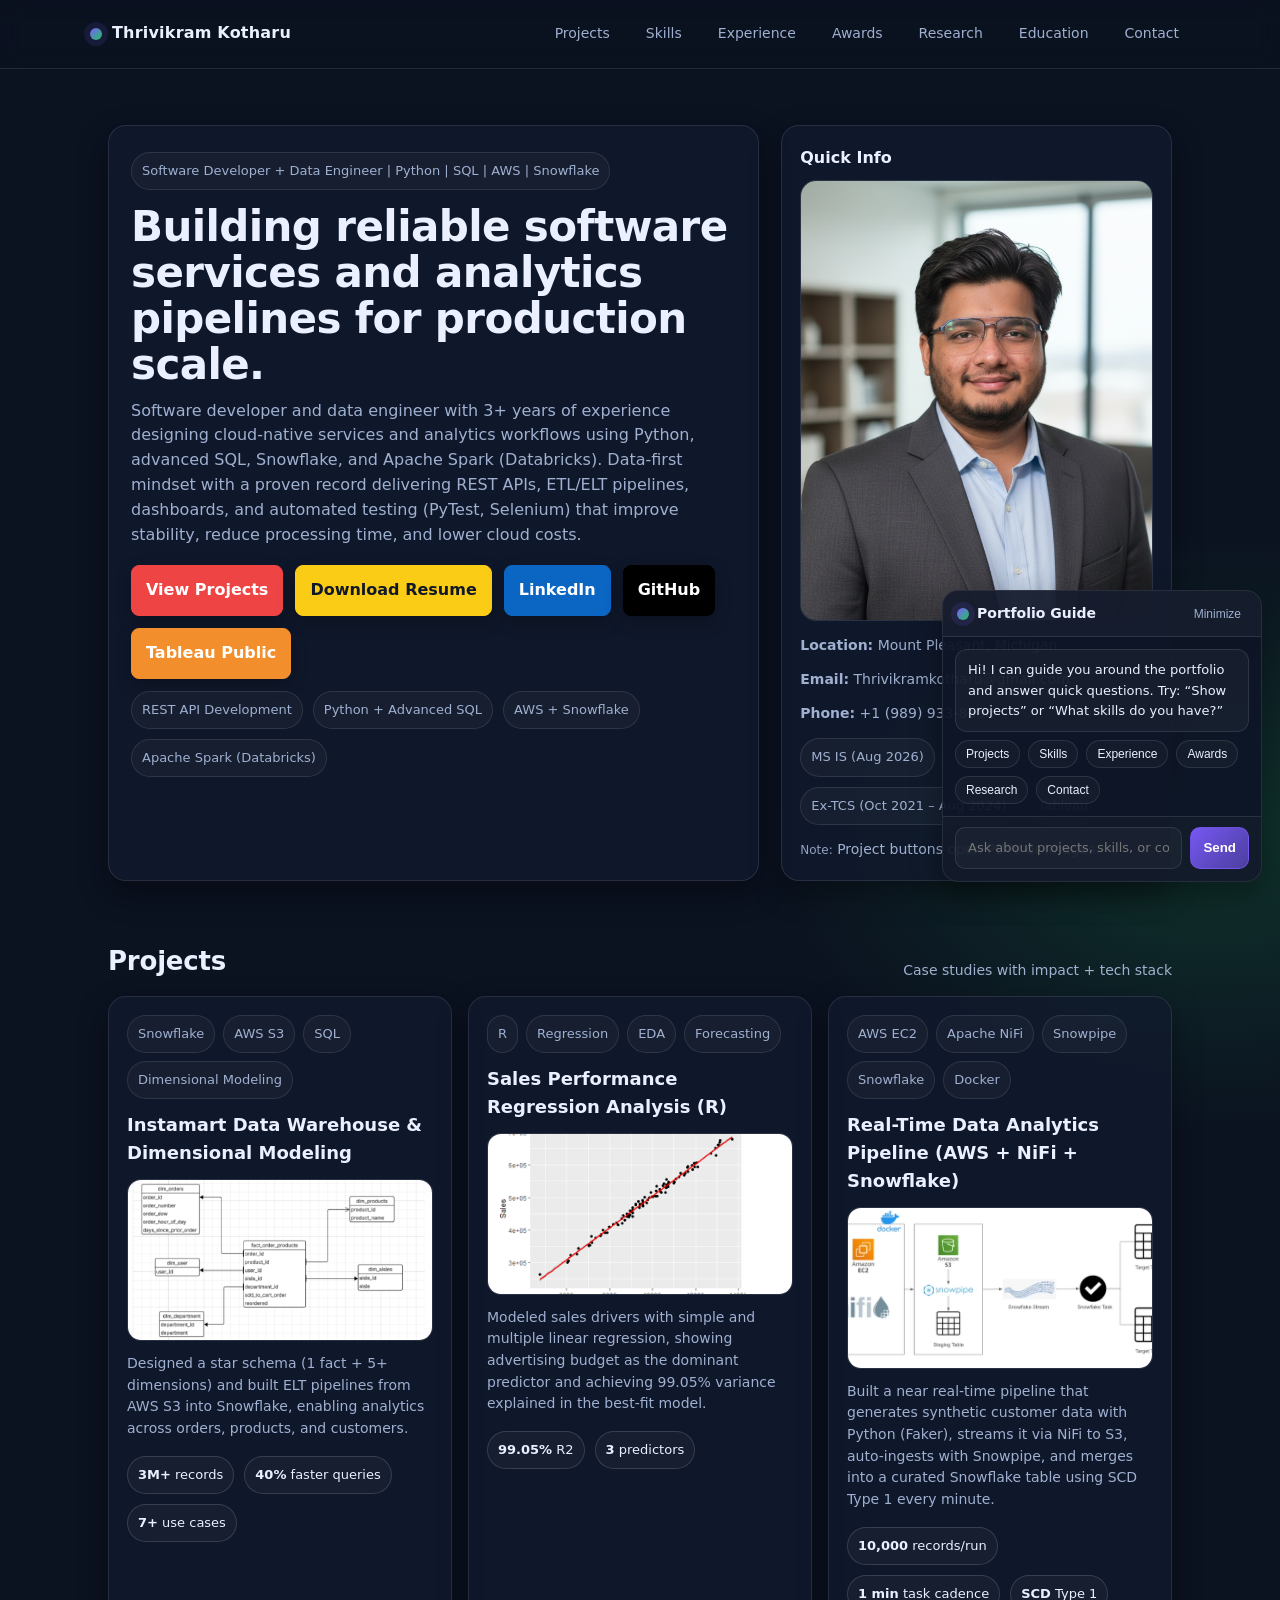
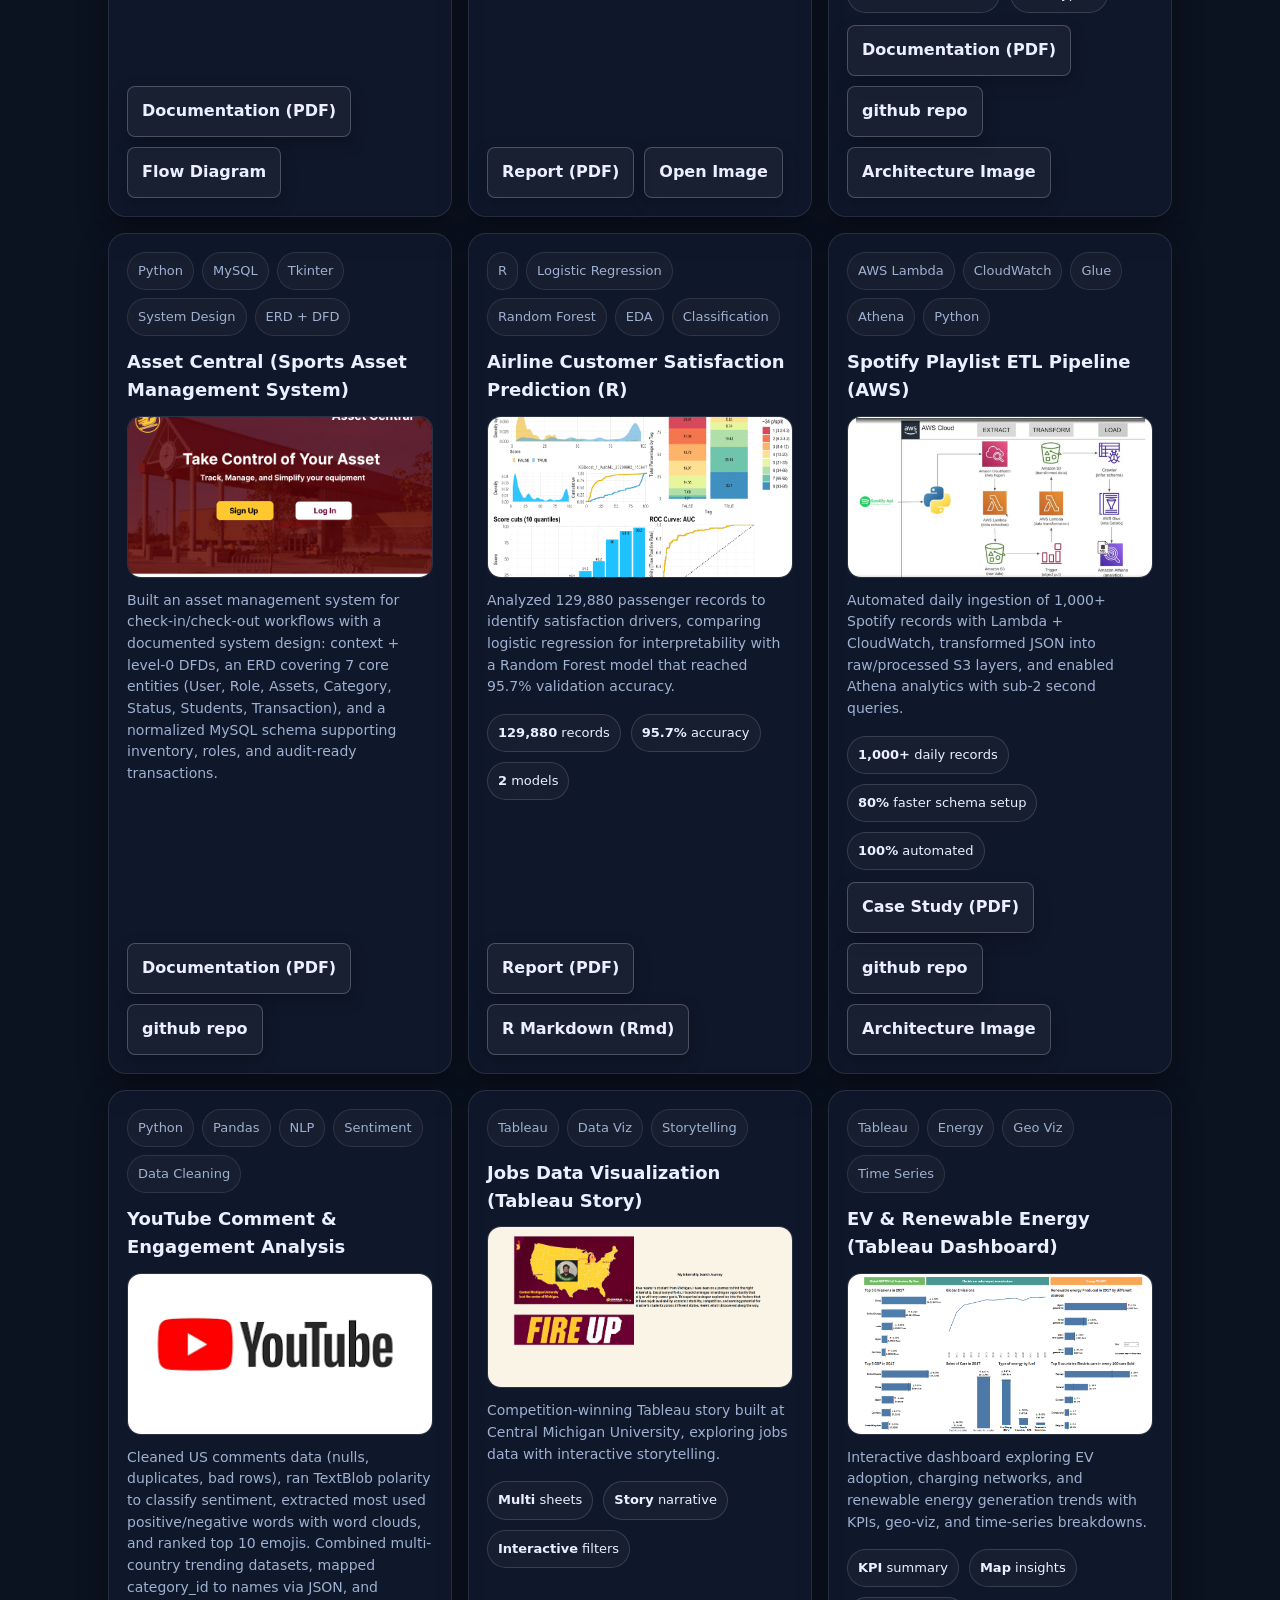
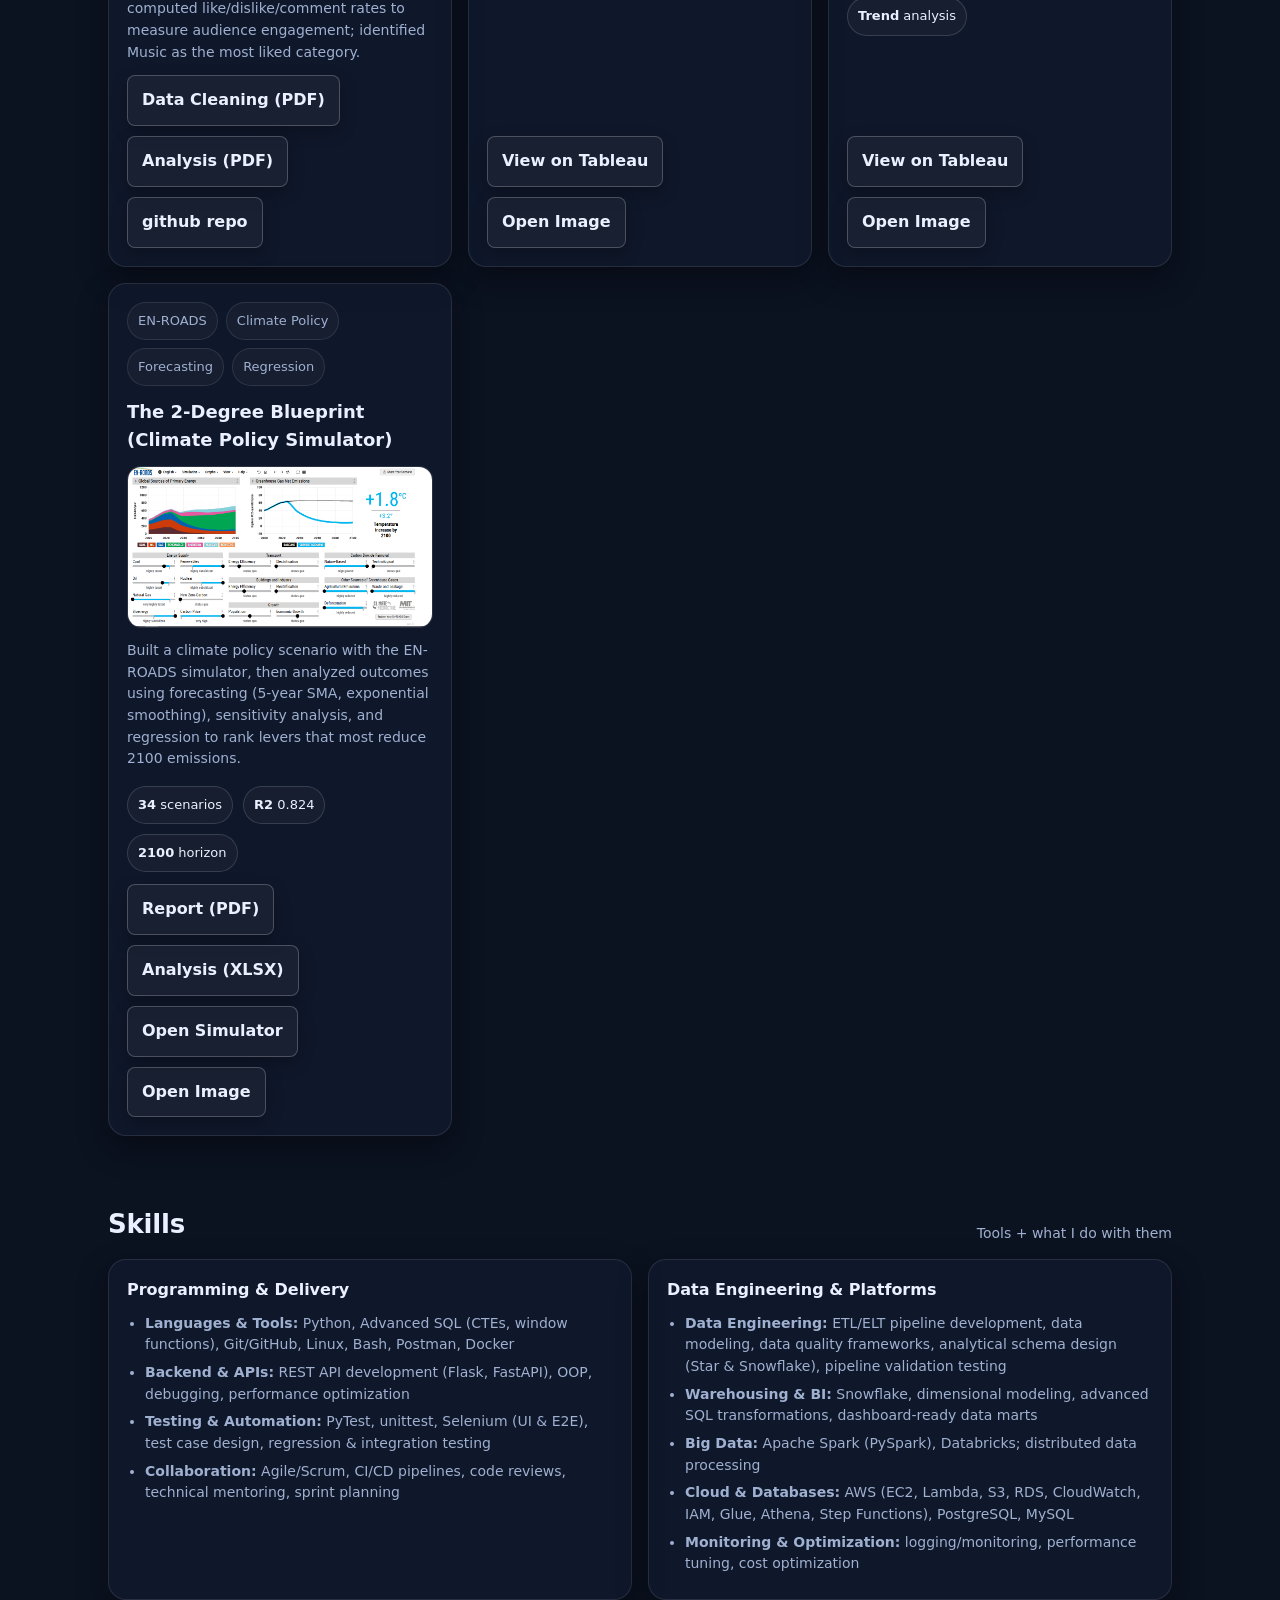
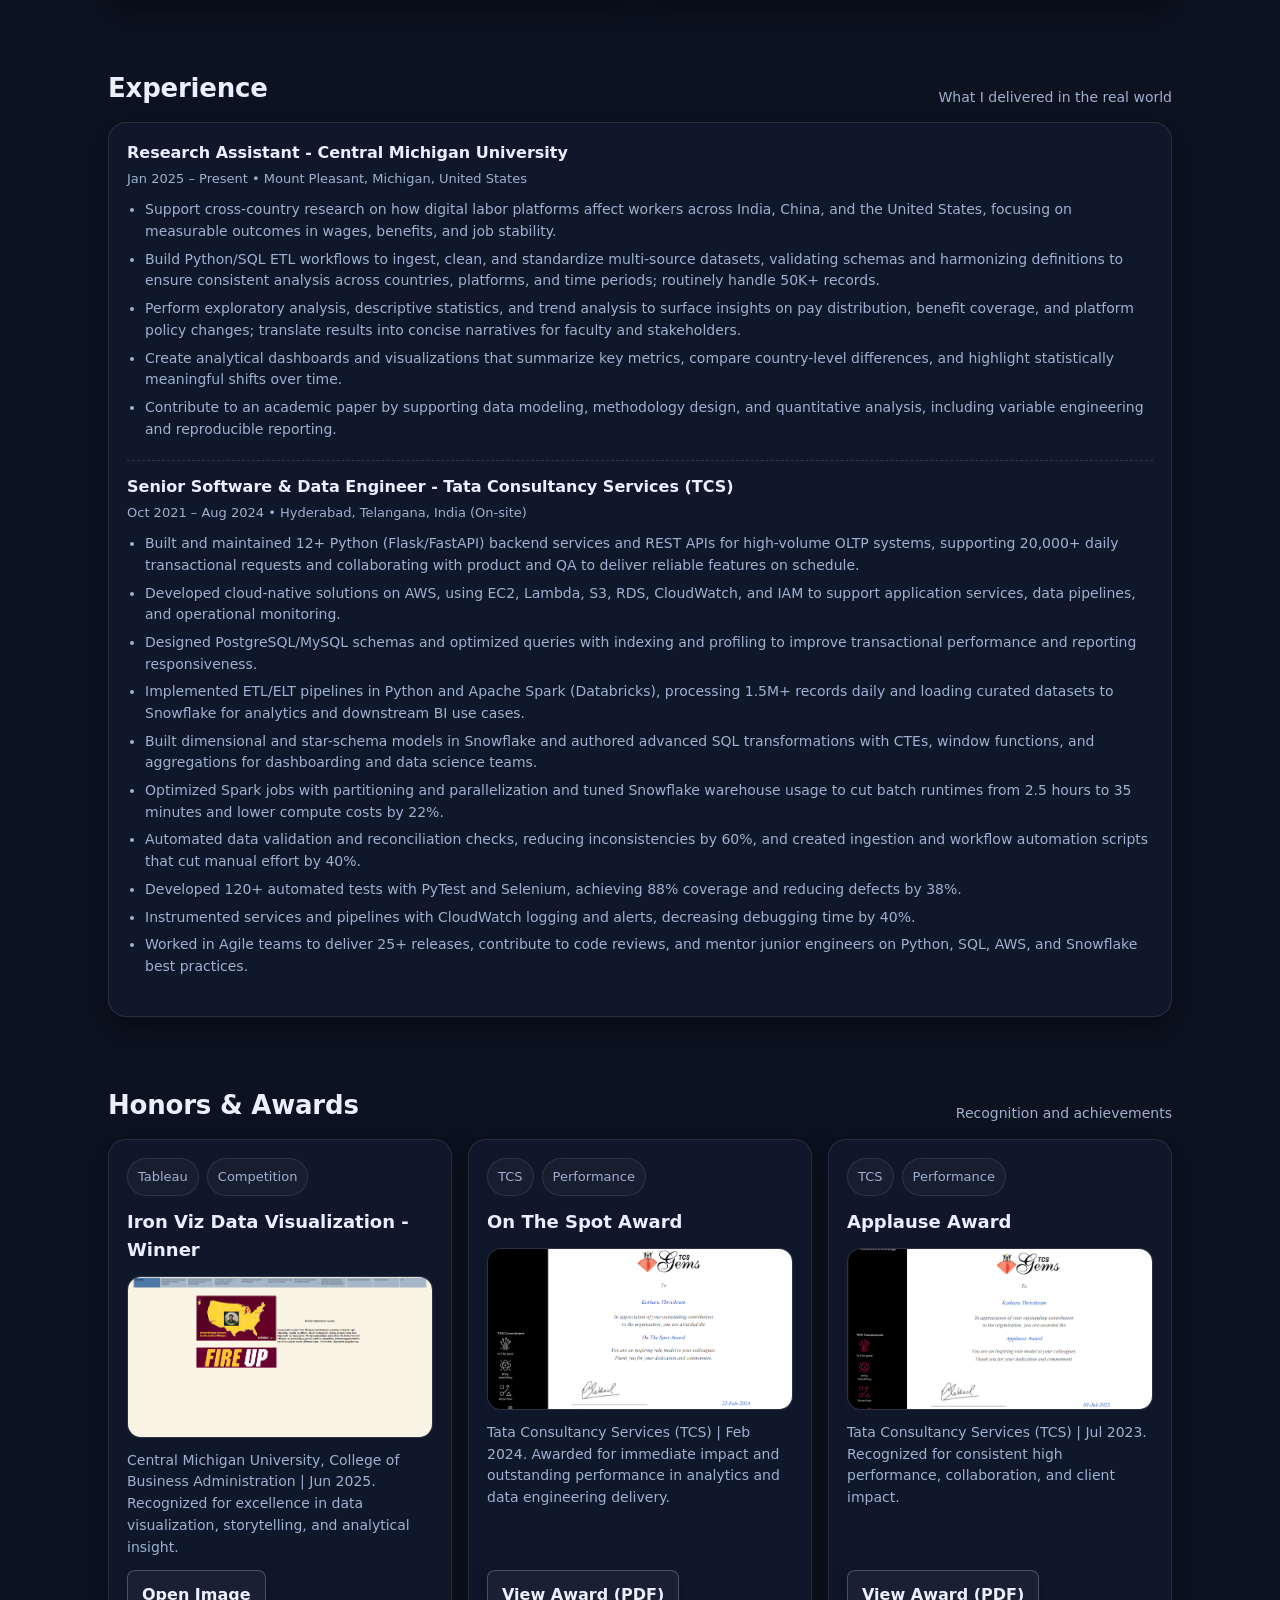
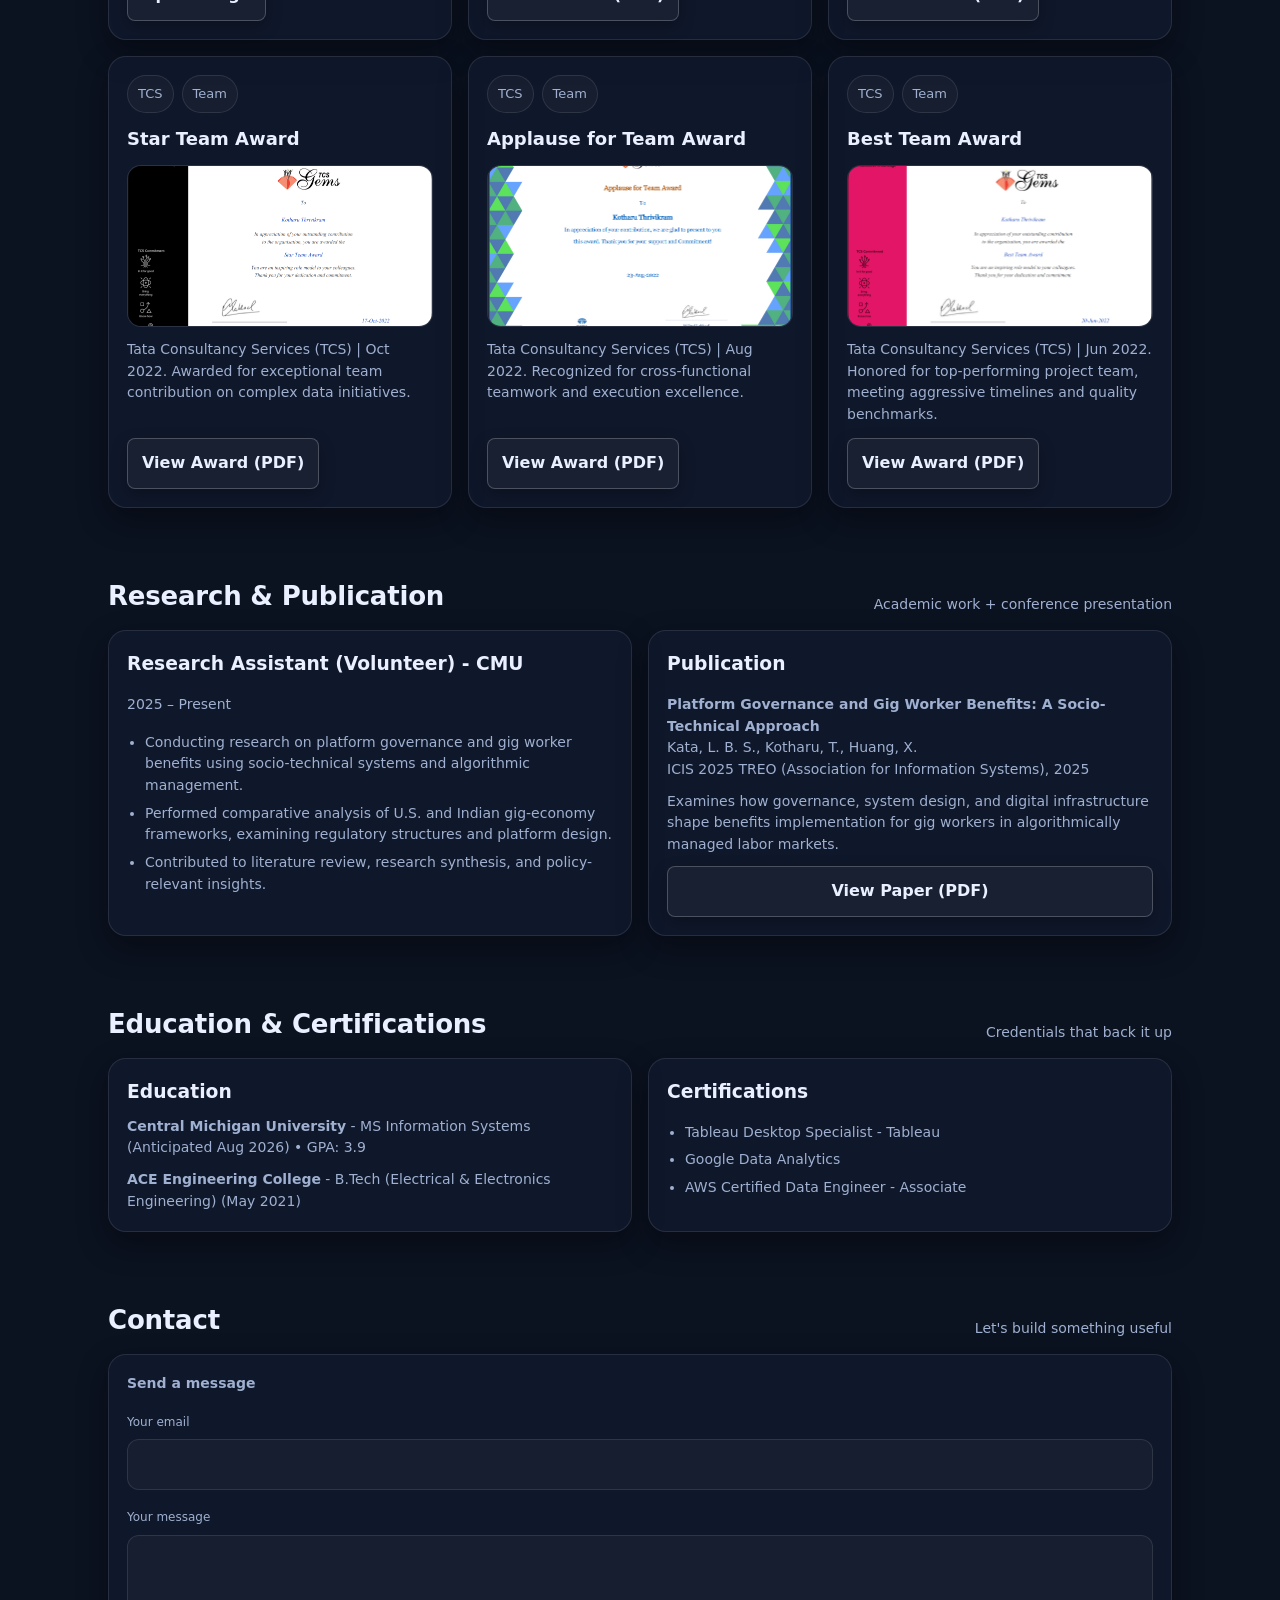
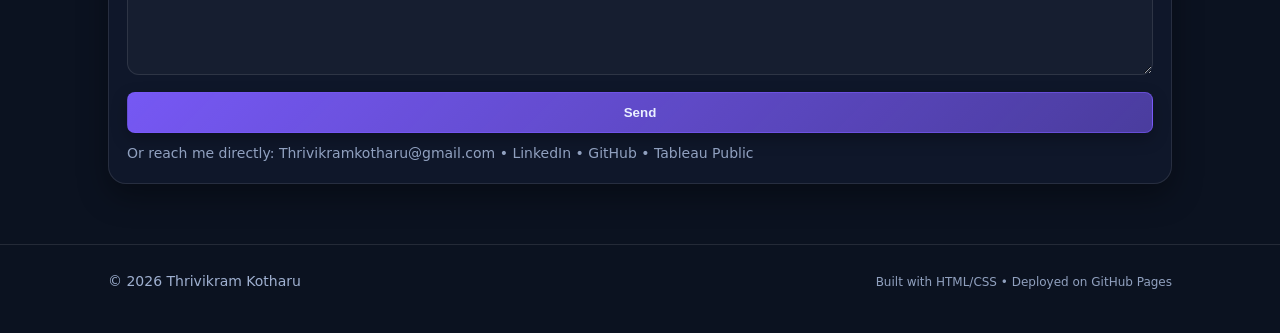
==== portfolio.html @ b64fe407 "Add OpenAI-powered portfolio assistant via Cloudflare Worker" ====
<!DOCTYPE html>
<html lang="en">
<head>
  <meta charset="UTF-8" />
  <meta name="viewport" content="width=device-width, initial-scale=1.0" />
  <title>Thrivikram Kotharu | Analytics &amp; Data Engineer Portfolio</title>
  <meta name="description" content="Thrivikram Kotharu analytics and data engineering portfolio (Python, SQL, AWS, Snowflake, Spark, Airflow, Kafka). Projects, experience, research, and contact." />

  <style>
    :root{
      --bg:#0b1220;
      --card:#111a2e;
      --muted:#9fb0d0;
      --text:#eaf0ff;
      --accent:#7c5cff;
      --accent2:#22c55e;
      --border:rgba(255,255,255,.10);
      --shadow: 0 12px 30px rgba(0,0,0,.35);
      --radius:18px;
      --max:1100px;
    }

    *{box-sizing:border-box}
    html{scroll-behavior:smooth}
    body{
      margin:0;
      font-family: ui-sans-serif, system-ui, -apple-system, Segoe UI, Roboto, Helvetica, Arial, "Apple Color Emoji","Segoe UI Emoji";
      background: radial-gradient(1200px 700px at 20% -10%, rgba(124,92,255,.28), transparent 55%),
                  radial-gradient(900px 600px at 95% 10%, rgba(34,197,94,.18), transparent 50%),
                  var(--bg);
      color:var(--text);
      line-height:1.55;
    }
    a{color:inherit; text-decoration:none}
    .wrap{max-width:var(--max); margin:0 auto; padding:0 18px;}
    .nav{
      position:sticky; top:0; z-index:50;
      backdrop-filter: blur(10px);
      background: rgba(11,18,32,.65);
      border-bottom: 1px solid var(--border);
    }
    .nav-inner{
      display:flex; align-items:center; justify-content:space-between;
      padding:14px 0;
      gap:16px;
    }
    .brand{
      display:flex; align-items:center; gap:10px; font-weight:800;
      letter-spacing:.2px;
    }
    .dot{
      width:12px; height:12px; border-radius:999px;
      background: linear-gradient(135deg, var(--accent), var(--accent2));
      box-shadow: 0 0 0 6px rgba(124,92,255,.12);
    }
    .links{
      display:flex; align-items:center; gap:14px; flex-wrap:wrap;
      font-size:14px; color:var(--muted);
    }
    .links a{
      padding:8px 10px;
      border-radius:12px;
      border:1px solid transparent;
    }
    .links a:hover{border-color:var(--border); color:var(--text)}
    .btn{
      display:inline-flex; align-items:center; justify-content:center; gap:10px;
      padding:12px 14px;
      border-radius:8px;
      border:1px solid rgba(255,255,255,.22);
      background: rgba(255,255,255,.04);
      color:var(--text);
      box-shadow: 0 6px 16px rgba(0,0,0,.25);
      transition:transform .15s ease, background .15s ease, border-color .15s ease;
      font-weight:650;
    }
    .btn:hover{transform: translateY(-1px); background: rgba(255,255,255,.06); border-color: rgba(255,255,255,.18);}
    .btn.primary{
      background: linear-gradient(135deg, rgba(124,92,255,.95), rgba(124,92,255,.55));
      border-color: rgba(124,92,255,.55);
    }
    .btn.primary:hover{background: linear-gradient(135deg, rgba(124,92,255,1), rgba(124,92,255,.62));}
    .btn.red{
      background: #ef4444;
      border-color: #ef4444;
      color:#fff;
    }
    .btn.red:hover{
      background: #dc2626;
      border-color: #dc2626;
    }
    .btn.yellow{
      background: #facc15;
      border-color: #facc15;
      color:#111827;
    }
    .btn.yellow:hover{
      background: #eab308;
      border-color: #eab308;
    }
    .btn.black{
      background: #000000;
      border-color: #000000;
      color:#fff;
    }
    .btn.black:hover{
      background: #0a0a0a;
      border-color: #0a0a0a;
    }
    .btn.tableau{
      background: #f28e2b;
      border-color: #f28e2b;
      color:#fff;
    }
    .btn.tableau:hover{
      background: #de7f24;
      border-color: #de7f24;
    }
    .btn.green{
      background: linear-gradient(135deg, rgba(34,197,94,.90), rgba(34,197,94,.35));
      border-color: rgba(34,197,94,.5);
    }
    .btn.linkedin{
      background: #0a66c2;
      border-color: #0a66c2;
      color:#fff;
    }
    .btn.linkedin:hover{
      background: #095aa8;
      border-color: #095aa8;
    }

    header.hero{padding:56px 0 26px;}
    .hero-grid{
      display:grid;
      grid-template-columns: 1.25fr .75fr;
      gap:22px;
      align-items:stretch;
    }
    .card{
      background: rgba(17,26,46,.72);
      border:1px solid var(--border);
      border-radius: var(--radius);
      box-shadow: var(--shadow);
    }
    .hero-card{padding:26px 22px;}
    .tag{
      display:inline-flex; align-items:center; gap:8px;
      font-size:13px;
      color:var(--muted);
      padding:8px 10px;
      border:1px solid var(--border);
      border-radius:999px;
      background: rgba(255,255,255,.03);
      width:fit-content;
    }
    .h1{
      margin:14px 0 10px;
      font-size:42px;
      line-height:1.1;
      letter-spacing:-.6px;
    }
    .sub{
      margin:0;
      color:var(--muted);
      font-size:16px;
      max-width:62ch;
    }
    .cta{
      display:flex; gap:12px; flex-wrap:wrap;
      margin-top:18px;
    }
    .mini{padding:20px 18px;}
    .mini h3{margin:0 0 6px; font-size:16px;}
    .mini p{margin:0; color:var(--muted); font-size:14px;}
    .avatar{
      width:100%;
      aspect-ratio: 4 / 5;
      border-radius: 16px;
      border:1px solid var(--border);
      overflow:hidden;
      background: rgba(255,255,255,.02);
      margin: 10px 0 14px;
    }
    .avatar img{width:100%; height:100%; object-fit: cover; display:block;}
    .kv{display:grid; grid-template-columns: 1fr; gap:12px; margin-top:14px;}
    .pillrow{display:flex; flex-wrap:wrap; gap:10px; margin-top:12px;}
    .pill{
      font-size:13px;
      padding:8px 10px;
      border-radius:999px;
      border:1px solid var(--border);
      color:var(--muted);
      background: rgba(255,255,255,.03);
    }

    section{padding:34px 0;}
    .section-title{
      display:flex; align-items:end; justify-content:space-between; gap:16px;
      margin-bottom:14px;
    }
    .section-title h2{margin:0; font-size:26px; letter-spacing:-.2px;}
    .section-title span{color:var(--muted); font-size:14px}

    .grid-3{display:grid; grid-template-columns: repeat(3, 1fr); gap:16px;}
    .grid-2{display:grid; grid-template-columns: repeat(2, 1fr); gap:16px;}

    .proj{
      padding:18px;
      display:flex;
      flex-direction:column;
      gap:12px;
      min-height: 260px;
    }
    .proj h3{margin:0; font-size:18px;}
    .proj .meta{color:var(--muted); font-size:13px; display:flex; flex-wrap:wrap; gap:8px;}
    .proj p{margin:0; color:var(--muted); font-size:14px;}
    .proj figure{
      margin:0;
      border-radius: 14px;
      overflow:hidden;
      border: 1px solid var(--border);
      background: rgba(255,255,255,.02);
    }
    .proj figure img{width:100%; height:160px; object-fit: cover; display:block;}
    .proj .actions{margin-top:auto; display:flex; gap:10px; flex-wrap:wrap;}
    .kpi{display:flex; gap:10px; flex-wrap:wrap; margin-top:4px;}
    .kpi .pill{color:var(--text); border-color: rgba(255,255,255,.14)}

    .skills{padding:18px;}
    .skills h3{margin:0 0 10px; font-size:16px;}
    ul.clean{margin:0; padding-left:18px; color:var(--muted); font-size:14px;}
    ul.clean li{margin:6px 0;}
    .timeline{padding:18px;}
    .job{padding:14px 0; border-top:1px dashed rgba(255,255,255,.14);}
    .job:first-child{border-top:none; padding-top:0;}
    .job h3{margin:0; font-size:16px;}
    .job .where{color:var(--muted); font-size:13px; margin-top:3px;}
    .job ul{margin:10px 0 0; padding-left:18px; color:var(--muted); font-size:14px;}
    .job ul li{margin:6px 0;}
    .callout{padding:18px; display:flex; flex-direction:column; gap:10px;}
    .callout p{margin:0; color:var(--muted); font-size:14px;}
    .field{display:block}
    .field span{display:block; margin-top:8px; color:var(--muted); font-size:12px;}
    input, textarea{
      width:100%;
      margin-top:8px;
      padding:12px 12px;
      border-radius:12px;
      border:1px solid var(--border);
      background: rgba(255,255,255,.03);
      color: var(--text);
      font: inherit;
      outline: none;
    }
    textarea{resize: vertical; min-height: 140px;}
    input:focus, textarea:focus{border-color: rgba(124,92,255,.55);}
    footer{
      padding:26px 0 40px;
      color:var(--muted);
      border-top: 1px solid var(--border);
      margin-top:26px;
    }
    .footer-grid{
      display:flex; align-items:center; justify-content:space-between; gap:12px; flex-wrap:wrap;
      font-size:14px;
    }
    .small{font-size:12px; opacity:.9}

    @media (max-width: 950px){
      .hero-grid{grid-template-columns: 1fr}
      .h1{font-size:36px}
      .grid-3{grid-template-columns: 1fr}
      .grid-2{grid-template-columns: 1fr}
    }

    /* Portfolio guide assistant */
    .agent{
      position:fixed;
      right:18px;
      bottom:18px;
      width:320px;
      max-width:calc(100vw - 36px);
      background: rgba(14, 22, 38, .95);
      border:1px solid var(--border);
      border-radius:16px;
      box-shadow: var(--shadow);
      z-index:100;
      overflow:hidden;
    }
    .agent-header{
      display:flex;
      align-items:center;
      justify-content:space-between;
      padding:12px 14px;
      background: rgba(255,255,255,.03);
      border-bottom:1px solid var(--border);
    }
    .agent-title{
      display:flex;
      align-items:center;
      gap:8px;
      font-weight:700;
      font-size:14px;
    }
    .agent-body{
      max-height:360px;
      overflow:auto;
      padding:12px 12px 8px;
      display:flex;
      flex-direction:column;
      gap:10px;
    }
    .agent-msg{
      padding:10px 12px;
      border-radius:12px;
      background: rgba(255,255,255,.04);
      border:1px solid var(--border);
      font-size:13px;
      color:var(--text);
    }
    .agent-msg.user{
      background: rgba(124,92,255,.14);
      border-color: rgba(124,92,255,.35);
      align-self:flex-end;
    }
    .agent-actions{
      display:flex;
      flex-wrap:wrap;
      gap:8px;
      padding:0 12px 12px;
    }
    .agent-actions button{
      border:1px solid var(--border);
      background: rgba(255,255,255,.03);
      color:var(--text);
      border-radius:999px;
      padding:6px 10px;
      font-size:12px;
      cursor:pointer;
    }
    .agent-actions button:hover{
      border-color: rgba(124,92,255,.55);
    }
    .agent-input{
      display:flex;
      gap:8px;
      padding:10px 12px 12px;
      border-top:1px solid var(--border);
      background: rgba(255,255,255,.02);
    }
    .agent-input input{
      margin:0;
      padding:10px 12px;
      border-radius:10px;
      font-size:13px;
    }
    .agent-input button{
      white-space:nowrap;
      padding:10px 12px;
      border-radius:10px;
      border:1px solid rgba(124,92,255,.55);
      background: linear-gradient(135deg, rgba(124,92,255,.95), rgba(124,92,255,.55));
      color:#fff;
      font-weight:600;
      cursor:pointer;
    }
    .agent-toggle{
      position:fixed;
      right:18px;
      bottom:18px;
      z-index:101;
      display:none;
      align-items:center;
      gap:8px;
      border:1px solid var(--border);
      background: rgba(11,18,32,.85);
      color:var(--text);
      padding:10px 12px;
      border-radius:999px;
      cursor:pointer;
      box-shadow: var(--shadow);
    }
    .agent-min{
      background:none;
      border:none;
      color:var(--muted);
      cursor:pointer;
      font-size:12px;
    }
    @media (max-width: 520px){
      .agent{right:10px; left:10px; width:auto;}
      .agent-toggle{right:10px;}
    }
  </style>
</head>

<body>
  <div class="nav">
    <div class="wrap nav-inner">
      <div class="brand">
        <span class="dot"></span>
        <span>Thrivikram Kotharu</span>
      </div>

      <div class="links">
        <a href="#projects">Projects</a>
        <a href="#skills">Skills</a>
        <a href="#experience">Experience</a>
        <a href="#awards">Awards</a>
        <a href="#research">Research</a>
        <a href="#education">Education</a>
        <a href="#contact">Contact</a>
      </div>
    </div>
  </div>

  <header class="hero">
    <div class="wrap hero-grid">
      <div class="card hero-card">
        <div class="tag">Software Developer + Data Engineer | Python | SQL | AWS | Snowflake</div>
        <h1 class="h1">Building reliable software services and analytics pipelines for production scale.</h1>
        <p class="sub">
          Software developer and data engineer with 3+ years of experience designing cloud-native services and analytics workflows using
          Python, advanced SQL, Snowflake, and Apache Spark (Databricks). Data-first mindset with a proven record delivering REST APIs,
          ETL/ELT pipelines, dashboards, and automated testing (PyTest, Selenium) that improve stability, reduce processing time, and lower cloud costs.
        </p>

        <div class="cta">
          <a class="btn red" href="#projects">View Projects</a>
          <a class="btn yellow" href="Resume.pdf" download>Download Resume</a>
          <a class="btn linkedin" href="https://www.linkedin.com/in/thrivikramkotharu/" target="_blank" rel="noopener">LinkedIn</a>
          <a class="btn black" href="https://github.com/Thrivikram-Kotharu?tab=repositories" target="_blank" rel="noopener">GitHub</a>
          <a class="btn tableau" href="https://public.tableau.com/app/profile/thrivikram.kotharu/vizzes" target="_blank" rel="noopener">Tableau Public</a>
        </div>

        <div class="pillrow" aria-label="Highlights">
          <span class="pill">REST API Development</span>
          <span class="pill">Python + Advanced SQL</span>
          <span class="pill">AWS + Snowflake</span>
          <span class="pill">Apache Spark (Databricks)</span>
        </div>
      </div>

      <div class="card mini">
        <h3>Quick Info</h3>
        <div class="avatar" aria-label="Profile photo">
          <img src="thrivikram_kotharu_pic.png" alt="Thrivikram Kotharu portrait" />
        </div>

        <div class="kv">
          <p><strong>Location:</strong> Mount Pleasant, Michigan</p>
          <p><strong>Email:</strong> <a href="mailto:Thrivikramkotharu@gmail.com">Thrivikramkotharu@gmail.com</a></p>
          <p><strong>Phone:</strong> +1 (989) 933-8650</p>
        </div>

        <div class="pillrow" style="margin-top:14px">
          <span class="pill">MS IS (Aug 2026)</span>
          <span class="pill">Ex-TCS (Oct 2021 &ndash; Aug 2024)</span>
          <span class="pill">Tableau</span>
        </div>

        <p style="margin-top:14px">
          <span class="small">Note:</span> Project buttons open PDFs or images.
        </p>
      </div>
    </div>
  </header>

  <section id="projects">
    <div class="wrap">
      <div class="section-title">
        <h2>Projects</h2>
        <span>Case studies with impact + tech stack</span>
      </div>

      <div class="grid-3">
        <article class="card proj">
          <div class="meta">
            <span class="pill">Snowflake</span>
            <span class="pill">AWS S3</span>
            <span class="pill">SQL</span>
            <span class="pill">Dimensional Modeling</span>
          </div>
          <h3>Instamart Data Warehouse &amp; Dimensional Modeling</h3>
          <figure>
            <img src="star%20schema%20for%20dimention%20modeling%20for%20warehouse.png" alt="Star schema for dimensional modeling" loading="lazy" />
          </figure>
          <p>
            Designed a star schema (1 fact + 5+ dimensions) and built ELT pipelines from AWS S3 into Snowflake, enabling analytics across orders,
            products, and customers.
          </p>
          <div class="kpi">
            <span class="pill"><strong>3M+</strong> records</span>
            <span class="pill"><strong>40%</strong> faster queries</span>
            <span class="pill"><strong>7+</strong> use cases</span>
          </div>
          <div class="actions">
            <a class="btn" href="Dimensional%20Modeling%20using%20snowflake%2Bs3.pdf" download>Documentation (PDF)</a>
            <a class="btn" href="dimentional%20modeling%20flow.png" target="_blank" rel="noopener">Flow Diagram</a>
          </div>
        </article>

        <article class="card proj">
          <div class="meta">
            <span class="pill">R</span>
            <span class="pill">Regression</span>
            <span class="pill">EDA</span>
            <span class="pill">Forecasting</span>
          </div>
          <h3>Sales Performance Regression Analysis (R)</h3>
          <figure>
            <img src="regression.PNG" alt="Sales performance regression analysis" loading="lazy" />
          </figure>
          <p>
            Modeled sales drivers with simple and multiple linear regression, showing advertising budget as the dominant predictor
            and achieving 99.05% variance explained in the best-fit model.
          </p>
          <div class="kpi">
            <span class="pill"><strong>99.05%</strong> R2</span>
            <span class="pill"><strong>3</strong> predictors</span>
          </div>
          <div class="actions">
            <a class="btn" href="Regression%20(1).pdf" download>Report (PDF)</a>
            <a class="btn" href="regression.PNG" target="_blank" rel="noopener">Open Image</a>
          </div>
        </article>

        <article class="card proj">
          <div class="meta">
            <span class="pill">AWS EC2</span>
            <span class="pill">Apache NiFi</span>
            <span class="pill">Snowpipe</span>
            <span class="pill">Snowflake</span>
            <span class="pill">Docker</span>
          </div>
          <h3>Real-Time Data Analytics Pipeline (AWS + NiFi + Snowflake)</h3>
          <figure>
            <img src="architecture.PNG" alt="Real-time data analytics pipeline architecture" loading="lazy" />
          </figure>
          <p>
            Built a near real-time pipeline that generates synthetic customer data with Python (Faker), streams it via NiFi to S3,
            auto-ingests with Snowpipe, and merges into a curated Snowflake table using SCD Type 1 every minute.
          </p>
          <div class="kpi">
            <span class="pill"><strong>10,000</strong> records/run</span>
            <span class="pill"><strong>1 min</strong> task cadence</span>
            <span class="pill"><strong>SCD</strong> Type 1</span>
          </div>
          <div class="actions">
            <a class="btn" href="Real-Time%20Data%20Streming%20using%20Apache%20Nifi%5EJ%20AWS%5EJ%20Snowpipe%5EJ%20Stream%20%5E0%20Task.pdf" download>Documentation (PDF)</a>
            <a class="btn" href="https://github.com/Thrivikram-Kotharu/Real-Time-Data-Analytics-Pipeline-using-AWS-Apache-NiFi-and-Snowflake" target="_blank" rel="noopener">github repo</a>
            <a class="btn" href="architecture.PNG" target="_blank" rel="noopener">Architecture Image</a>
          </div>
        </article>

        <article class="card proj">
          <div class="meta">
            <span class="pill">Python</span>
            <span class="pill">MySQL</span>
            <span class="pill">Tkinter</span>
            <span class="pill">System Design</span>
            <span class="pill">ERD + DFD</span>
          </div>
          <h3>Asset Central (Sports Asset Management System)</h3>
          <figure>
            <img src="landing_frame%20_.png" alt="Asset Central landing screen preview" loading="lazy" />
          </figure>
          <p>
            Built an asset management system for check-in/check-out workflows with a documented system design: context + level-0 DFDs,
            an ERD covering 7 core entities (User, Role, Assets, Category, Status, Students, Transaction), and a normalized MySQL schema
            supporting inventory, roles, and audit-ready transactions.
          </p>
          <div class="actions">
            <a class="btn" href="Asset%20Central%20Project%20Report.pdf" download>Documentation (PDF)</a>
            <a class="btn" href="https://github.com/Thrivikram-Kotharu/Asset-Central" target="_blank" rel="noopener">github repo</a>
          </div>
        </article>

        <article class="card proj">
          <div class="meta">
            <span class="pill">R</span>
            <span class="pill">Logistic Regression</span>
            <span class="pill">Random Forest</span>
            <span class="pill">EDA</span>
            <span class="pill">Classification</span>
          </div>
          <h3>Airline Customer Satisfaction Prediction (R)</h3>
          <figure>
            <img src="Machine-Learning-Results-in-R-one-plot-to-rule-them-all-Part-1-Classification-Models.png" alt="Machine learning classification results in R" loading="lazy" />
          </figure>
          <p>
            Analyzed 129,880 passenger records to identify satisfaction drivers, comparing logistic regression for interpretability
            with a Random Forest model that reached 95.7% validation accuracy.
          </p>
          <div class="kpi">
            <span class="pill"><strong>129,880</strong> records</span>
            <span class="pill"><strong>95.7%</strong> accuracy</span>
            <span class="pill"><strong>2</strong> models</span>
          </div>
          <div class="actions">
            <a class="btn" href="Airline%20Customer%20Satisfaction.pdf" download>Report (PDF)</a>
            <a class="btn" href="Airline%20Customer%20Satisfaction.Rmd" download>R Markdown (Rmd)</a>
          </div>
        </article>

        <article class="card proj">
          <div class="meta">
            <span class="pill">AWS Lambda</span>
            <span class="pill">CloudWatch</span>
            <span class="pill">Glue</span>
            <span class="pill">Athena</span>
            <span class="pill">Python</span>
          </div>
          <h3>Spotify Playlist ETL Pipeline (AWS)</h3>
          <figure>
            <img src="Spotify_ETL_Pipeline%20architecture.png" alt="Spotify ETL pipeline architecture diagram" loading="lazy" />
          </figure>
          <p>
            Automated daily ingestion of 1,000+ Spotify records with Lambda + CloudWatch, transformed JSON into raw/processed S3 layers,
            and enabled Athena analytics with sub-2 second queries.
          </p>
          <div class="kpi">
            <span class="pill"><strong>1,000+</strong> daily records</span>
            <span class="pill"><strong>80%</strong> faster schema setup</span>
            <span class="pill"><strong>100%</strong> automated</span>
          </div>
          <div class="actions">
            <a class="btn" href="Spotify%20Playlist%20ETL%20pipeline%20on%20AWS.pdf" download>Case Study (PDF)</a>
            <a class="btn" href="https://github.com/Thrivikram-Kotharu/Spotify-Playlist-ETL-Pipeline-on-AWS" target="_blank" rel="noopener">github repo</a>
            <a class="btn" href="Spotify_ETL_Pipeline%20architecture.png" target="_blank" rel="noopener">Architecture Image</a>
          </div>
        </article>

        <article class="card proj">
          <div class="meta">
            <span class="pill">Python</span>
            <span class="pill">Pandas</span>
            <span class="pill">NLP</span>
            <span class="pill">Sentiment</span>
            <span class="pill">Data Cleaning</span>
          </div>
          <h3>YouTube Comment &amp; Engagement Analysis</h3>
          <figure>
            <img src="youtube.png" alt="YouTube comment analysis preview" loading="lazy" />
          </figure>
          <p>
            Cleaned US comments data (nulls, duplicates, bad rows), ran TextBlob polarity to classify sentiment, extracted most used
            positive/negative words with word clouds, and ranked top 10 emojis. Combined multi-country trending datasets, mapped
            category_id to names via JSON, and computed like/dislike/comment rates to measure audience engagement; identified
            Music as the most liked category.
          </p>
          <div class="actions">
            <a class="btn" href="Data%20Cleaning%20Guide_241007_084958%20%281%29.pdf" download>Data Cleaning (PDF)</a>
            <a class="btn" href="Analyzing%20the%20most%20liked%20category%20and%20also%20checking%20how%20engaged%20are%20audience.pdf" download>Analysis (PDF)</a>
            <a class="btn" href="https://github.com/Thrivikram-Kotharu/Youtube_comment_analysis-main" target="_blank" rel="noopener">github repo</a>
          </div>
        </article>

        <article class="card proj">
          <div class="meta">
            <span class="pill">Tableau</span>
            <span class="pill">Data Viz</span>
            <span class="pill">Storytelling</span>
          </div>
          <h3>Jobs Data Visualization (Tableau Story)</h3>
          <figure>
            <img src="jobs.png" alt="Tableau story preview for jobs visualization" loading="lazy" />
          </figure>
          <p>
            Competition-winning Tableau story built at Central Michigan University, exploring jobs data with interactive storytelling.
          </p>
          <div class="kpi">
            <span class="pill"><strong>Multi</strong> sheets</span>
            <span class="pill"><strong>Story</strong> narrative</span>
            <span class="pill"><strong>Interactive</strong> filters</span>
          </div>
          <div class="actions">
            <a class="btn" href="https://public.tableau.com/views/Jobs_17473436571380/MyStory?:language=en-US&:sid=&:redirect=auth&:display_count=n&:origin=viz_share_link" target="_blank" rel="noopener">View on Tableau</a>
            <a class="btn" href="jobs.png" target="_blank" rel="noopener">Open Image</a>
          </div>
        </article>

        <article class="card proj">
          <div class="meta">
            <span class="pill">Tableau</span>
            <span class="pill">Energy</span>
            <span class="pill">Geo Viz</span>
            <span class="pill">Time Series</span>
          </div>
          <h3>EV &amp; Renewable Energy (Tableau Dashboard)</h3>
          <figure>
            <img src="EV%20%26%20Renewable%20Energy.png" alt="Tableau dashboard preview for EV and renewable energy" loading="lazy" />
          </figure>
          <p>
            Interactive dashboard exploring EV adoption, charging networks, and renewable energy generation trends with KPIs, geo-viz, and time-series breakdowns.
          </p>
          <div class="kpi">
            <span class="pill"><strong>KPI</strong> summary</span>
            <span class="pill"><strong>Map</strong> insights</span>
            <span class="pill"><strong>Trend</strong> analysis</span>
          </div>
          <div class="actions">
            <a class="btn" href="https://public.tableau.com/views/EVRenewableEnergy/MainDashboard?:language=en-US&:sid=&:redirect=auth&:display_count=n&:origin=viz_share_link" target="_blank" rel="noopener">View on Tableau</a>
            <a class="btn" href="EV%20%26%20Renewable%20Energy.png" target="_blank" rel="noopener">Open Image</a>
          </div>
        </article>

        <article class="card proj">
          <div class="meta">
            <span class="pill">EN-ROADS</span>
            <span class="pill">Climate Policy</span>
            <span class="pill">Forecasting</span>
            <span class="pill">Regression</span>
          </div>
          <h3>The 2-Degree Blueprint (Climate Policy Simulator)</h3>
          <figure>
            <img src="The%202-Degree%20Blueprint.PNG" alt="The 2-Degree Blueprint climate policy simulator results" loading="lazy" />
          </figure>
          <p>
            Built a climate policy scenario with the EN-ROADS simulator, then analyzed outcomes using forecasting (5-year SMA, exponential smoothing),
            sensitivity analysis, and regression to rank levers that most reduce 2100 emissions.
          </p>
          <div class="kpi">
            <span class="pill"><strong>34</strong> scenarios</span>
            <span class="pill"><strong>R2</strong> 0.824</span>
            <span class="pill"><strong>2100</strong> horizon</span>
          </div>
          <div class="actions">
            <a class="btn" href="The%202-Degree%20Blueprint.pdf" download>Report (PDF)</a>
            <a class="btn" href="The%202-Degree%20Bl%20ueprint.xlsx" download>Analysis (XLSX)</a>
            <a class="btn" href="https://en-roads.climateinteractive.org/scenario.html?v=25.11.0" target="_blank" rel="noopener">Open Simulator</a>
            <a class="btn" href="The%202-Degree%20Blueprint.PNG" target="_blank" rel="noopener">Open Image</a>
          </div>
        </article>

      </div>
    </div>
  </section>

  <section id="skills">
    <div class="wrap">
      <div class="section-title">
        <h2>Skills</h2>
        <span>Tools + what I do with them</span>
      </div>

        <div class="grid-2">
          <div class="card skills">
            <h3>Programming &amp; Delivery</h3>
            <ul class="clean">
              <li><strong>Languages &amp; Tools:</strong> Python, Advanced SQL (CTEs, window functions), Git/GitHub, Linux, Bash, Postman, Docker</li>
              <li><strong>Backend &amp; APIs:</strong> REST API development (Flask, FastAPI), OOP, debugging, performance optimization</li>
              <li><strong>Testing &amp; Automation:</strong> PyTest, unittest, Selenium (UI &amp; E2E), test case design, regression &amp; integration testing</li>
              <li><strong>Collaboration:</strong> Agile/Scrum, CI/CD pipelines, code reviews, technical mentoring, sprint planning</li>
            </ul>
          </div>

          <div class="card skills">
            <h3>Data Engineering &amp; Platforms</h3>
            <ul class="clean">
              <li><strong>Data Engineering:</strong> ETL/ELT pipeline development, data modeling, data quality frameworks, analytical schema design (Star &amp; Snowflake), pipeline validation testing</li>
              <li><strong>Warehousing &amp; BI:</strong> Snowflake, dimensional modeling, advanced SQL transformations, dashboard-ready data marts</li>
              <li><strong>Big Data:</strong> Apache Spark (PySpark), Databricks; distributed data processing</li>
              <li><strong>Cloud &amp; Databases:</strong> AWS (EC2, Lambda, S3, RDS, CloudWatch, IAM, Glue, Athena, Step Functions), PostgreSQL, MySQL</li>
              <li><strong>Monitoring &amp; Optimization:</strong> logging/monitoring, performance tuning, cost optimization</li>
            </ul>
          </div>
        </div>
    </div>
  </section>

  <section id="experience">
    <div class="wrap">
      <div class="section-title">
        <h2>Experience</h2>
        <span>What I delivered in the real world</span>
      </div>

      <div class="card timeline">
        <div class="job">
          <h3>Research Assistant - Central Michigan University</h3>
          <div class="where">Jan 2025 &ndash; Present &bull; Mount Pleasant, Michigan, United States</div>
          <ul>
            <li>Support cross-country research on how digital labor platforms affect workers across India, China, and the United States, focusing on measurable outcomes in wages, benefits, and job stability.</li>
            <li>Build Python/SQL ETL workflows to ingest, clean, and standardize multi-source datasets, validating schemas and harmonizing definitions to ensure consistent analysis across countries, platforms, and time periods; routinely handle 50K+ records.</li>
            <li>Perform exploratory analysis, descriptive statistics, and trend analysis to surface insights on pay distribution, benefit coverage, and platform policy changes; translate results into concise narratives for faculty and stakeholders.</li>
            <li>Create analytical dashboards and visualizations that summarize key metrics, compare country-level differences, and highlight statistically meaningful shifts over time.</li>
            <li>Contribute to an academic paper by supporting data modeling, methodology design, and quantitative analysis, including variable engineering and reproducible reporting.</li>
          </ul>
        </div>

        <div class="job">
          <h3>Senior Software &amp; Data Engineer - Tata Consultancy Services (TCS)</h3>
          <div class="where">Oct 2021 &ndash; Aug 2024 &bull; Hyderabad, Telangana, India (On-site)</div>
          <ul>
            <li>Built and maintained 12+ Python (Flask/FastAPI) backend services and REST APIs for high-volume OLTP systems, supporting 20,000+ daily transactional requests and collaborating with product and QA to deliver reliable features on schedule.</li>
            <li>Developed cloud-native solutions on AWS, using EC2, Lambda, S3, RDS, CloudWatch, and IAM to support application services, data pipelines, and operational monitoring.</li>
            <li>Designed PostgreSQL/MySQL schemas and optimized queries with indexing and profiling to improve transactional performance and reporting responsiveness.</li>
            <li>Implemented ETL/ELT pipelines in Python and Apache Spark (Databricks), processing 1.5M+ records daily and loading curated datasets to Snowflake for analytics and downstream BI use cases.</li>
            <li>Built dimensional and star-schema models in Snowflake and authored advanced SQL transformations with CTEs, window functions, and aggregations for dashboarding and data science teams.</li>
            <li>Optimized Spark jobs with partitioning and parallelization and tuned Snowflake warehouse usage to cut batch runtimes from 2.5 hours to 35 minutes and lower compute costs by 22%.</li>
            <li>Automated data validation and reconciliation checks, reducing inconsistencies by 60%, and created ingestion and workflow automation scripts that cut manual effort by 40%.</li>
            <li>Developed 120+ automated tests with PyTest and Selenium, achieving 88% coverage and reducing defects by 38%.</li>
            <li>Instrumented services and pipelines with CloudWatch logging and alerts, decreasing debugging time by 40%.</li>
            <li>Worked in Agile teams to deliver 25+ releases, contribute to code reviews, and mentor junior engineers on Python, SQL, AWS, and Snowflake best practices.</li>
          </ul>
        </div>
      </div>
    </div>
  </section>

  <section id="awards">
    <div class="wrap">
      <div class="section-title">
        <h2>Honors &amp; Awards</h2>
        <span>Recognition and achievements</span>
      </div>

      <div class="grid-3">
        <article class="card proj">
          <div class="meta">
            <span class="pill">Tableau</span>
            <span class="pill">Competition</span>
          </div>
          <h3>Iron Viz Data Visualization - Winner</h3>
          <figure>
            <img src="Iron%20Viz.PNG" alt="Iron Viz data visualization award" loading="lazy" />
          </figure>
          <p>
            Central Michigan University, College of Business Administration | Jun 2025.
            Recognized for excellence in data visualization, storytelling, and analytical insight.
          </p>
          <div class="actions">
            <a class="btn" href="Iron%20Viz.PNG" target="_blank" rel="noopener">Open Image</a>
          </div>
        </article>

        <article class="card proj">
          <div class="meta">
            <span class="pill">TCS</span>
            <span class="pill">Performance</span>
          </div>
          <h3>On The Spot Award</h3>
          <figure>
            <img src="On_The_Spot_Award.PNG" alt="On The Spot Award certificate thumbnail" loading="lazy" />
          </figure>
          <p>
            Tata Consultancy Services (TCS) | Feb 2024.
            Awarded for immediate impact and outstanding performance in analytics and data engineering delivery.
          </p>
          <div class="actions">
            <a class="btn" href="On_The_Spot_Award.pdf" download>View Award (PDF)</a>
          </div>
        </article>

        <article class="card proj">
          <div class="meta">
            <span class="pill">TCS</span>
            <span class="pill">Performance</span>
          </div>
          <h3>Applause Award</h3>
          <figure>
            <img src="Applause_Award.PNG" alt="Applause Award certificate thumbnail" loading="lazy" />
          </figure>
          <p>
            Tata Consultancy Services (TCS) | Jul 2023.
            Recognized for consistent high performance, collaboration, and client impact.
          </p>
          <div class="actions">
            <a class="btn" href="Applause_Award.pdf" download>View Award (PDF)</a>
          </div>
        </article>

        <article class="card proj">
          <div class="meta">
            <span class="pill">TCS</span>
            <span class="pill">Team</span>
          </div>
          <h3>Star Team Award</h3>
          <figure>
            <img src="Star_Team_Award.PNG" alt="Star Team Award certificate thumbnail" loading="lazy" />
          </figure>
          <p>
            Tata Consultancy Services (TCS) | Oct 2022.
            Awarded for exceptional team contribution on complex data initiatives.
          </p>
          <div class="actions">
            <a class="btn" href="Star_Team_Award.pdf" download>View Award (PDF)</a>
          </div>
        </article>

        <article class="card proj">
          <div class="meta">
            <span class="pill">TCS</span>
            <span class="pill">Team</span>
          </div>
          <h3>Applause for Team Award</h3>
          <figure>
            <img src="Applause_for_Team_Award.PNG" alt="Applause for Team Award certificate thumbnail" loading="lazy" />
          </figure>
          <p>
            Tata Consultancy Services (TCS) | Aug 2022.
            Recognized for cross-functional teamwork and execution excellence.
          </p>
          <div class="actions">
            <a class="btn" href="Applause_for_Team_Award.pdf" download>View Award (PDF)</a>
          </div>
        </article>

        <article class="card proj">
          <div class="meta">
            <span class="pill">TCS</span>
            <span class="pill">Team</span>
          </div>
          <h3>Best Team Award</h3>
          <figure>
            <img src="Best_Team_Award.PNG" alt="Best Team Award certificate thumbnail" loading="lazy" />
          </figure>
          <p>
            Tata Consultancy Services (TCS) | Jun 2022.
            Honored for top-performing project team, meeting aggressive timelines and quality benchmarks.
          </p>
          <div class="actions">
            <a class="btn" href="Best_Team_Award.pdf" download>View Award (PDF)</a>
          </div>
        </article>
      </div>
    </div>
  </section>

  <section id="research">
    <div class="wrap">
      <div class="section-title">
        <h2>Research &amp; Publication</h2>
        <span>Academic work + conference presentation</span>
      </div>

      <div class="grid-2">
        <div class="card callout">
          <h3 style="margin:0;">Research Assistant (Volunteer) - CMU</h3>
          <p style="margin:6px 0 0; color:var(--muted);">2025 &ndash; Present</p>
          <ul class="clean">
            <li>Conducting research on platform governance and gig worker benefits using socio-technical systems and algorithmic management.</li>
            <li>Performed comparative analysis of U.S. and Indian gig-economy frameworks, examining regulatory structures and platform design.</li>
            <li>Contributed to literature review, research synthesis, and policy-relevant insights.</li>
          </ul>
        </div>

        <div class="card callout">
          <h3 style="margin:0;">Publication</h3>
          <p style="margin:6px 0 0; color:var(--muted);">
            <strong>Platform Governance and Gig Worker Benefits: A Socio-Technical Approach</strong><br/>
            Kata, L. B. S., Kotharu, T., Huang, X.<br/>
            ICIS 2025 TREO (Association for Information Systems), 2025
          </p>
          <p>
            Examines how governance, system design, and digital infrastructure shape benefits implementation for gig workers in algorithmically managed labor markets.
          </p>
          <a class="btn" href="https://aisel.aisnet.org/cgi/viewcontent.cgi?article=1115&context=treos_icis2025" target="_blank" rel="noopener">View Paper (PDF)</a>
        </div>
      </div>
    </div>
  </section>

  <section id="education">
    <div class="wrap">
      <div class="section-title">
        <h2>Education &amp; Certifications</h2>
        <span>Credentials that back it up</span>
      </div>

      <div class="grid-2">
        <div class="card callout">
          <h3 style="margin:0;">Education</h3>
          <p><strong>Central Michigan University</strong> - MS Information Systems (Anticipated Aug 2026) &bull; GPA: 3.9</p>
          <p><strong>ACE Engineering College</strong> - B.Tech (Electrical &amp; Electronics Engineering) (May 2021)</p>
        </div>

        <div class="card callout">
          <h3 style="margin:0;">Certifications</h3>
          <ul class="clean">
            <li>Tableau Desktop Specialist - Tableau</li>
            <li>Google Data Analytics</li>
            <li>AWS Certified Data Engineer - Associate</li>
          </ul>
        </div>
      </div>
    </div>
  </section>

  <section id="contact">
    <div class="wrap">
      <div class="section-title">
        <h2>Contact</h2>
        <span>Let's build something useful</span>
      </div>

      <form class="card callout" action="https://formspree.io/f/xeejqqpe" method="POST">
        <p style="margin:0;"><strong>Send a message</strong></p>

        <label class="field">
          <span>Your email</span>
          <input type="email" name="email" autocomplete="email" required />
        </label>

        <label class="field">
          <span>Your message</span>
          <textarea name="message" required></textarea>
        </label>

        <input type="hidden" name="_subject" value="New message from portfolio" />
        <button class="btn primary" type="submit">Send</button>

        <p class="small">
          Or reach me directly: <a href="mailto:Thrivikramkotharu@gmail.com">Thrivikramkotharu@gmail.com</a> &bull;
          <a href="https://www.linkedin.com/in/thrivikramkotharu/" target="_blank" rel="noopener">LinkedIn</a> &bull;
          <a href="https://github.com/Thrivikram-Kotharu?tab=repositories" target="_blank" rel="noopener">GitHub</a> &bull;
          <a href="https://public.tableau.com/app/profile/thrivikram.kotharu/vizzes" target="_blank" rel="noopener">Tableau Public</a>
        </p>
      </form>
    </div>
  </section>

  <footer>
    <div class="wrap footer-grid">
      <div>&copy; <span id="y"></span> Thrivikram Kotharu</div>
      <div class="small">Built with HTML/CSS &bull; Deployed on GitHub Pages</div>
    </div>
  </footer>

  <div class="agent" id="agent">
    <div class="agent-header">
      <div class="agent-title">
        <span class="dot" aria-hidden="true"></span>
        Portfolio Guide
      </div>
      <button class="agent-min" id="agentMin" type="button">Minimize</button>
    </div>
    <div class="agent-body" id="agentBody" aria-live="polite">
      <div class="agent-msg">
        Hi! I can guide you around the portfolio and answer quick questions. Try: “Show projects” or “What skills do you have?”
      </div>
    </div>
    <div class="agent-actions" id="agentActions">
      <button type="button" data-q="Show projects">Projects</button>
      <button type="button" data-q="What skills do you have?">Skills</button>
      <button type="button" data-q="Show experience">Experience</button>
      <button type="button" data-q="Show awards">Awards</button>
      <button type="button" data-q="Show research">Research</button>
      <button type="button" data-q="How can I contact you?">Contact</button>
    </div>
    <div class="agent-input">
      <input id="agentInput" type="text" placeholder="Ask about projects, skills, or contact..." />
      <button id="agentSend" type="button">Send</button>
    </div>
  </div>
  <button class="agent-toggle" id="agentToggle" type="button">Open Guide</button>

  <script>
    document.getElementById("y").textContent = new Date().getFullYear();
  </script>
  <script>
    (function(){
      var agent = document.getElementById("agent");
      var agentBody = document.getElementById("agentBody");
      var agentInput = document.getElementById("agentInput");
      var agentSend = document.getElementById("agentSend");
      var agentToggle = document.getElementById("agentToggle");
      var agentMin = document.getElementById("agentMin");
      var agentActions = document.getElementById("agentActions");
      var AI_ENDPOINT = "https://portfolio-assistant.tk-portfolio.workers.dev/api/assistant";
      var history = [];

      function addMsg(text, isUser){
        var div = document.createElement("div");
        div.className = "agent-msg" + (isUser ? " user" : "");
        div.textContent = text;
        agentBody.appendChild(div);
        agentBody.scrollTop = agentBody.scrollHeight;
      }

      function goToSection(sel){
        try{
          var el = document.querySelector(sel);
          if(el){ el.scrollIntoView({behavior:"smooth", block:"start"}); }
        }catch(e){}
      }

      function runAction(action){
        if(!action || !action.type){ return; }
        if(action.type === "scroll_section" && action.target){
          goToSection(action.target);
        }
        if(action.type === "open_url" && action.target){
          window.open(action.target, "_blank", "noopener");
        }
      }

      function sendToAI(q){
        var t = (q || "").trim();
        if(!t){ return; }
        addMsg(t, true);
        history.push({role:"user", content:t});
        var payload = {message: t, history: history.slice(-6)};

        fetch(AI_ENDPOINT, {
          method: "POST",
          headers: {"Content-Type":"application/json"},
          body: JSON.stringify(payload)
        })
        .then(function(res){ return res.json(); })
        .then(function(data){
          var answerText = (data && data.answer) ? data.answer : "Sorry, I couldn't answer that.";
          addMsg(answerText, false);
          history.push({role:"assistant", content: answerText});
          runAction(data && data.action);
        })
        .catch(function(){
          addMsg("The assistant is offline right now. Please try again in a moment.", false);
        });
      }

      agentSend.addEventListener("click", function(){
        sendToAI(agentInput.value);
        agentInput.value = "";
      });
      agentInput.addEventListener("keydown", function(e){
        if(e.key === "Enter"){ sendToAI(agentInput.value); agentInput.value = ""; }
      });
      agentActions.addEventListener("click", function(e){
        if(e.target && e.target.dataset && e.target.dataset.q){
          sendToAI(e.target.dataset.q);
        }
      });
      agentMin.addEventListener("click", function(){
        agent.style.display = "none";
        agentToggle.style.display = "flex";
      });
      agentToggle.addEventListener("click", function(){
        agent.style.display = "block";
        agentToggle.style.display = "none";
      });
    })();
  </script>
</body>
</html>
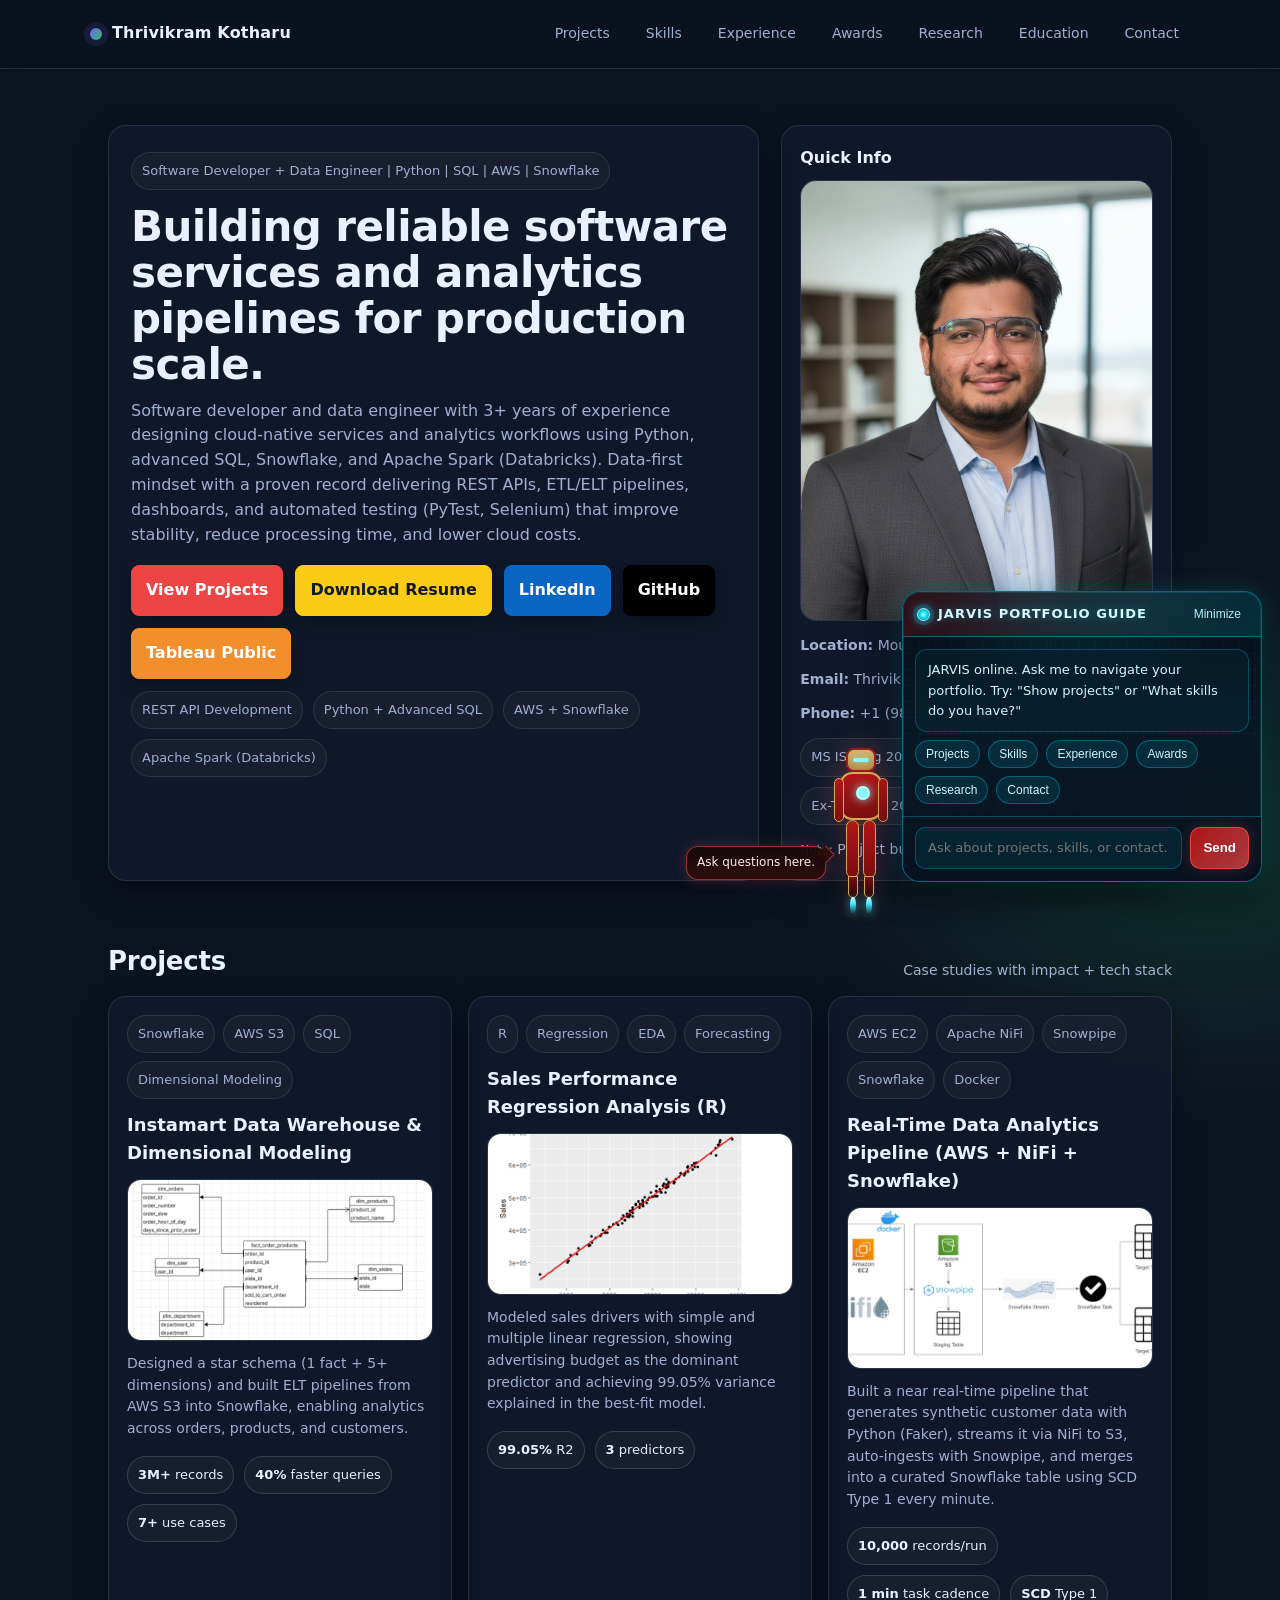
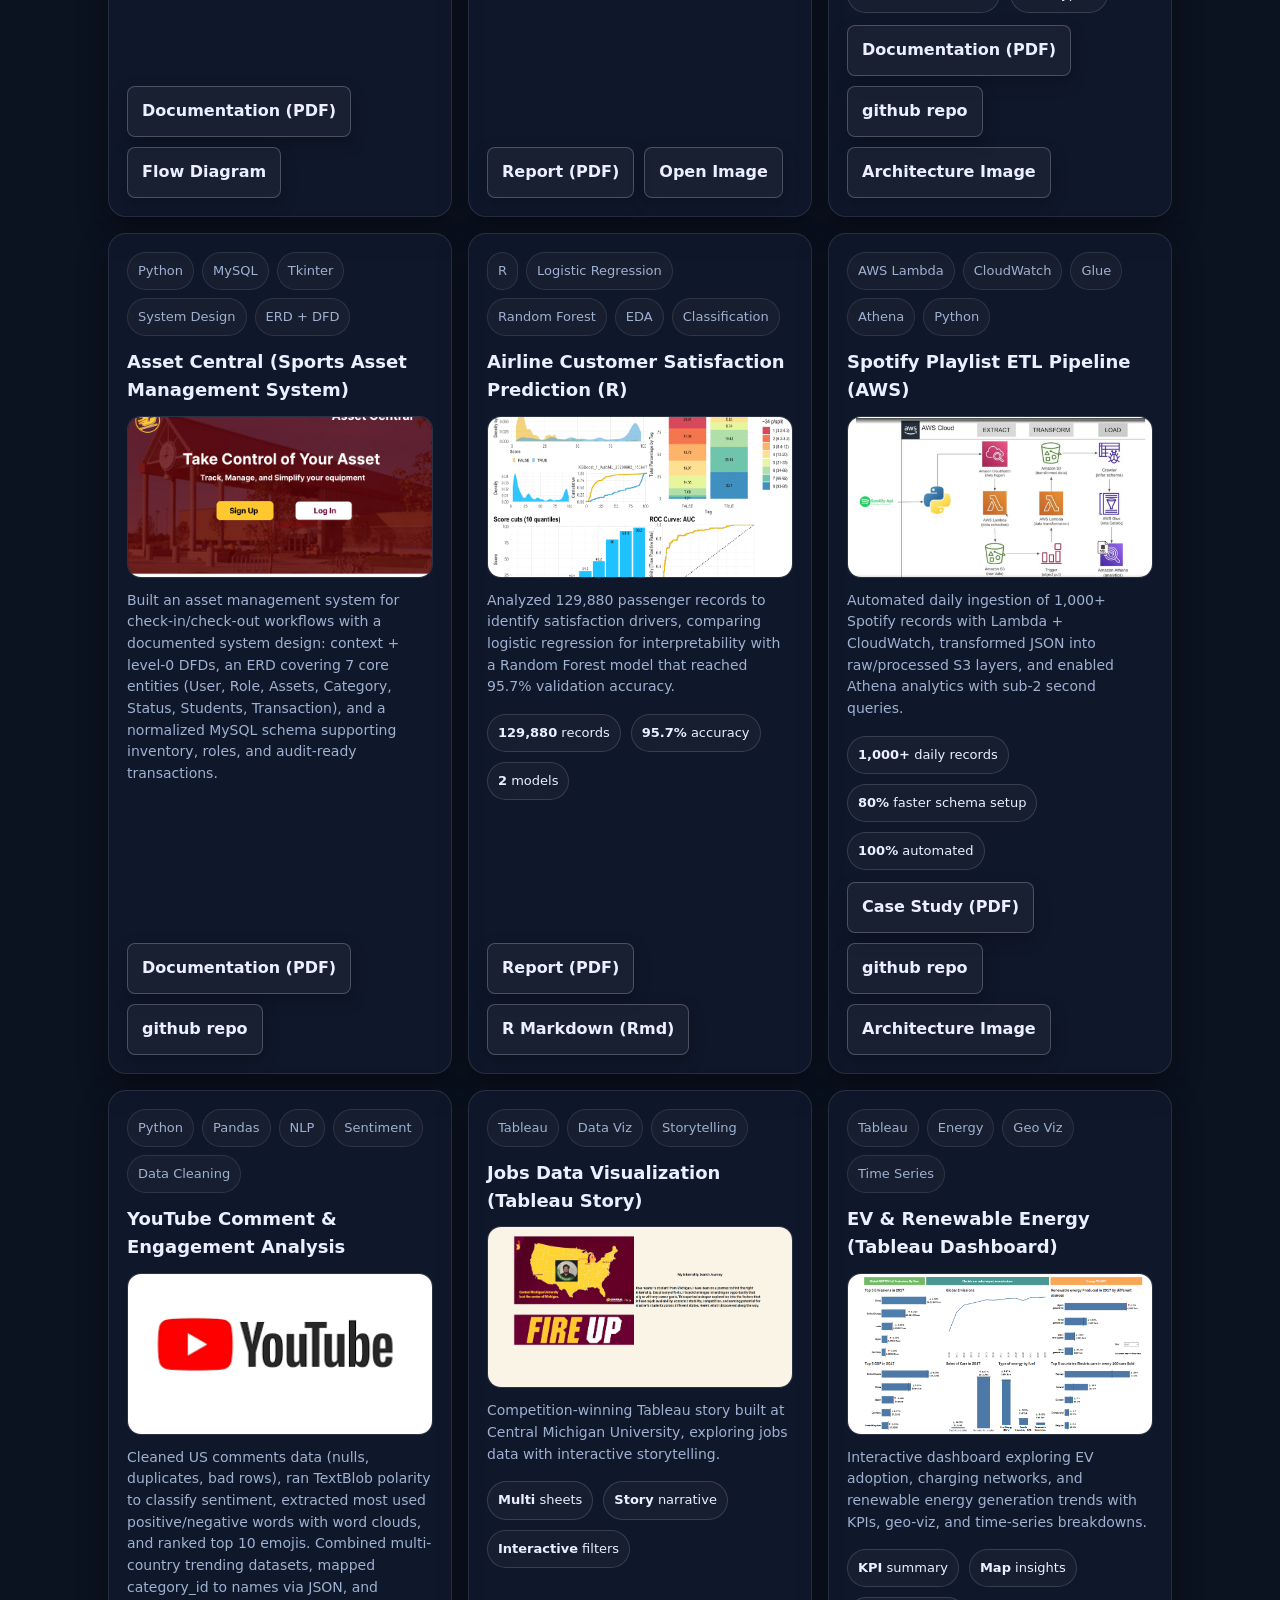
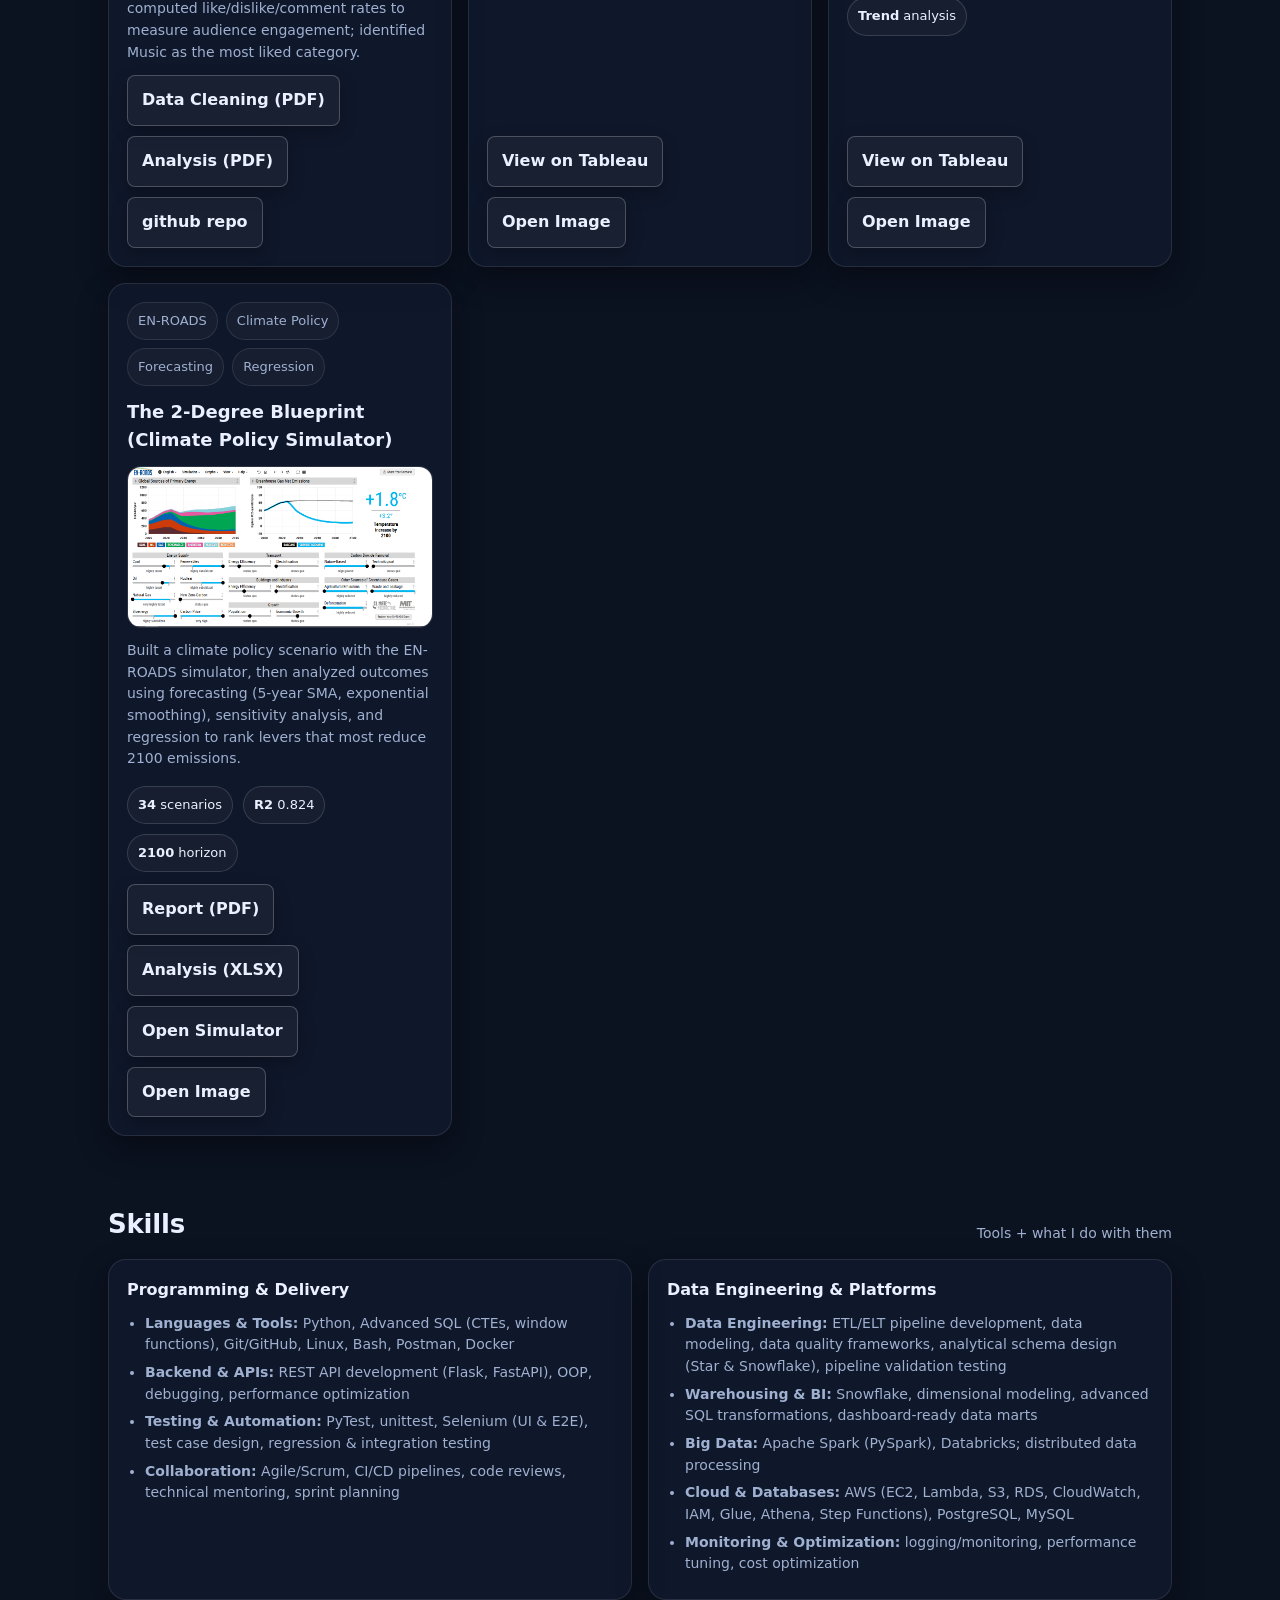
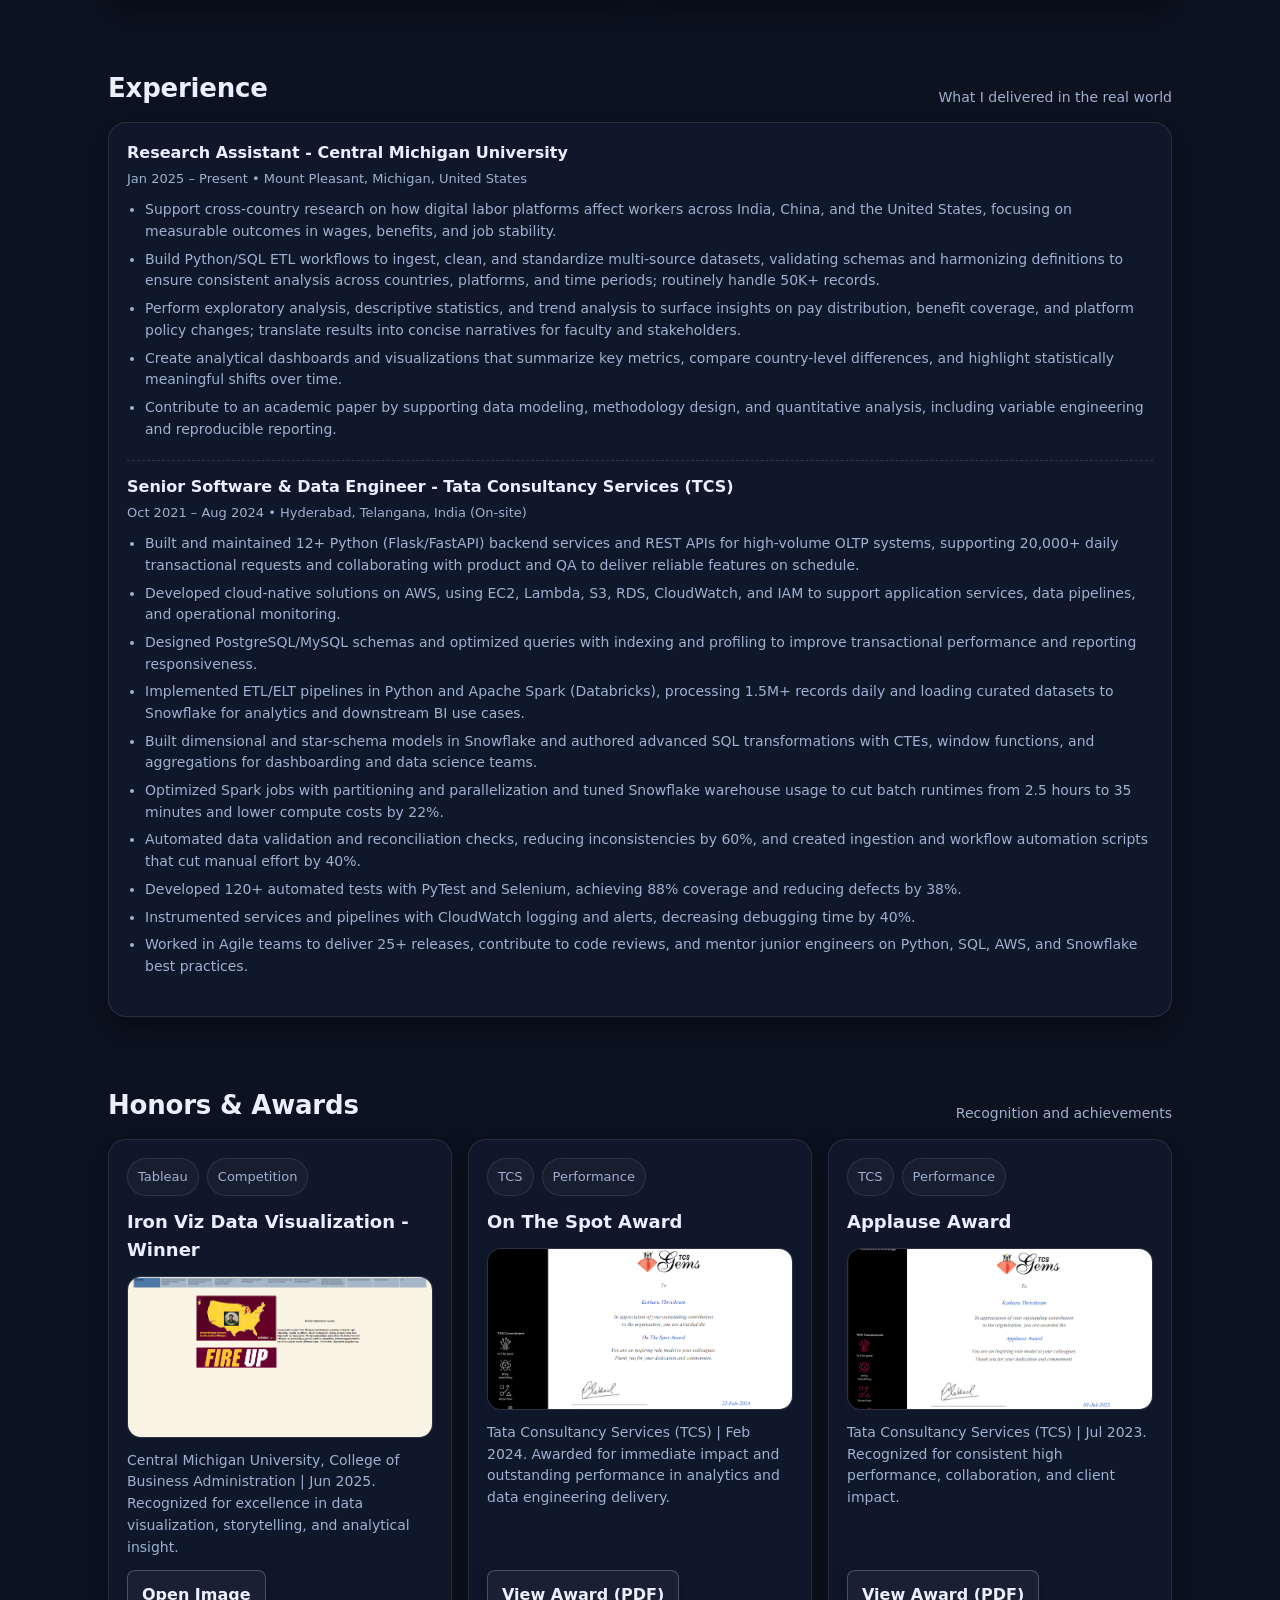
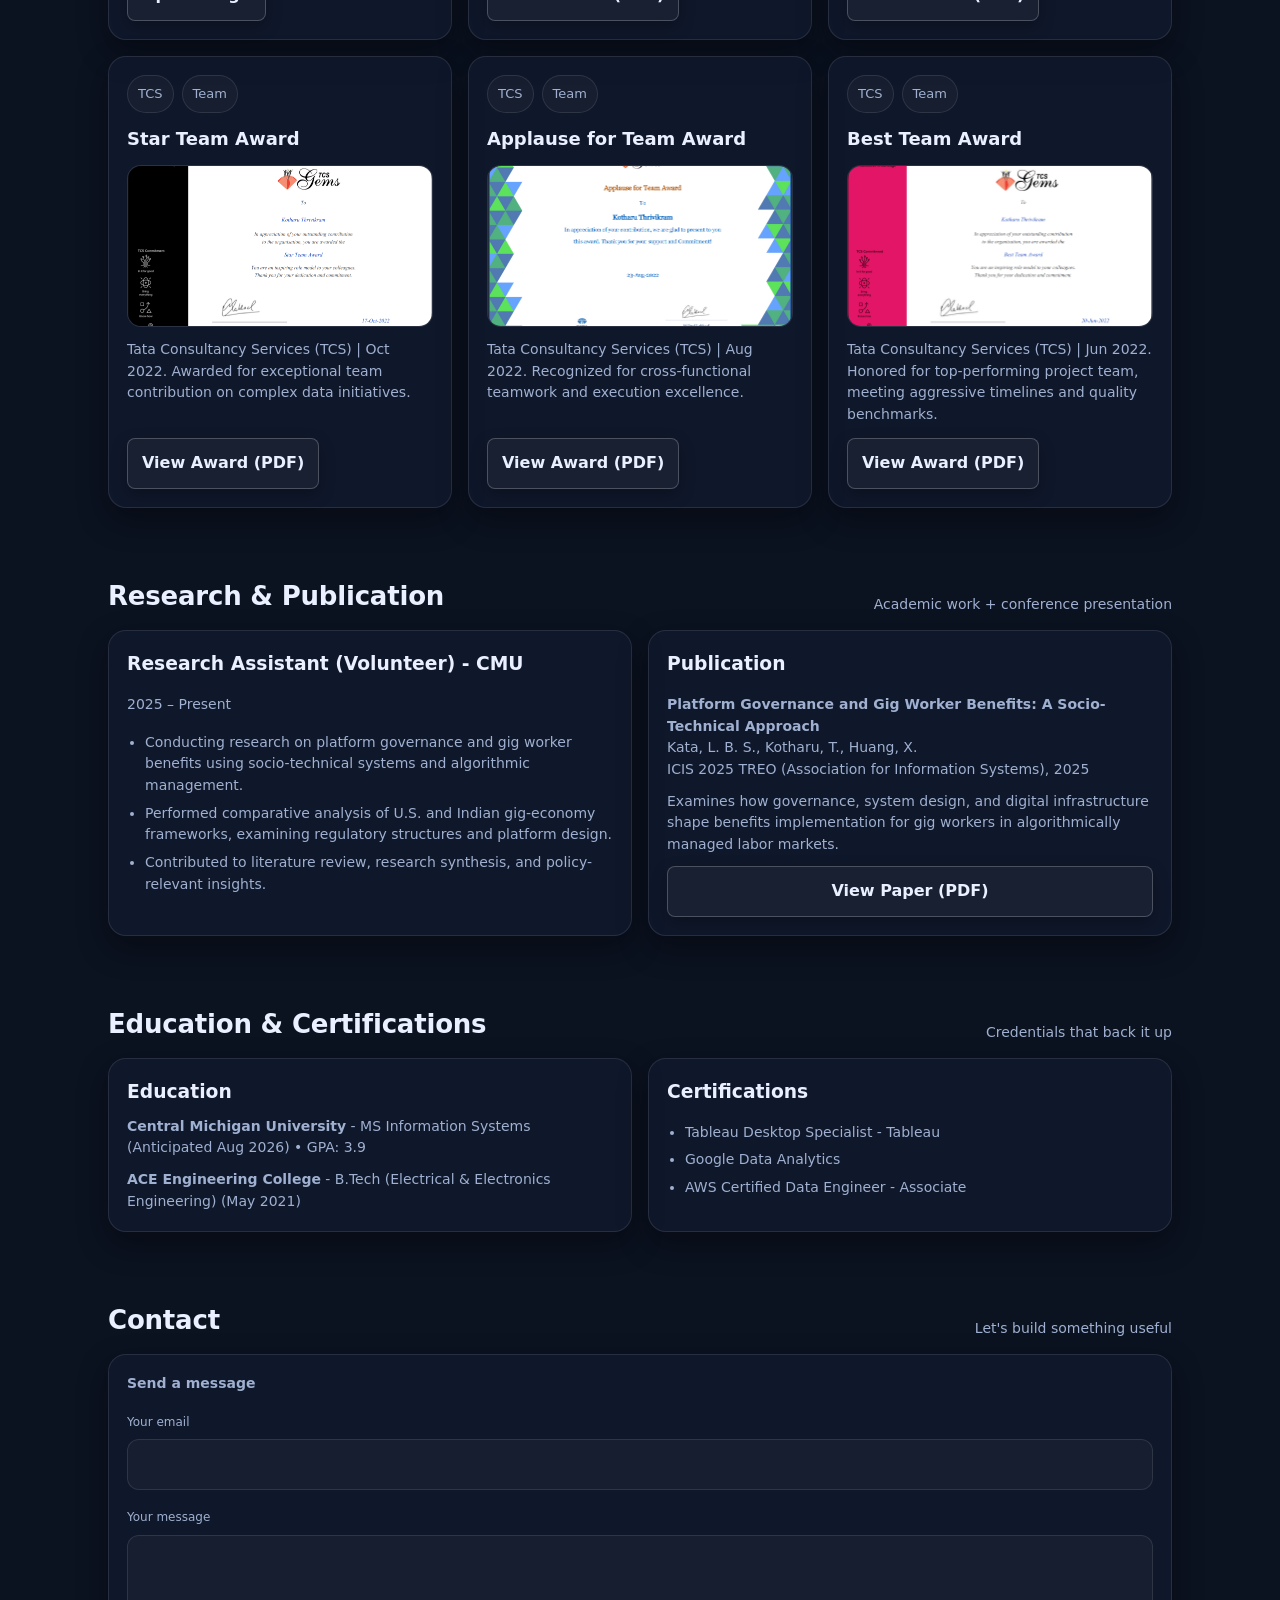
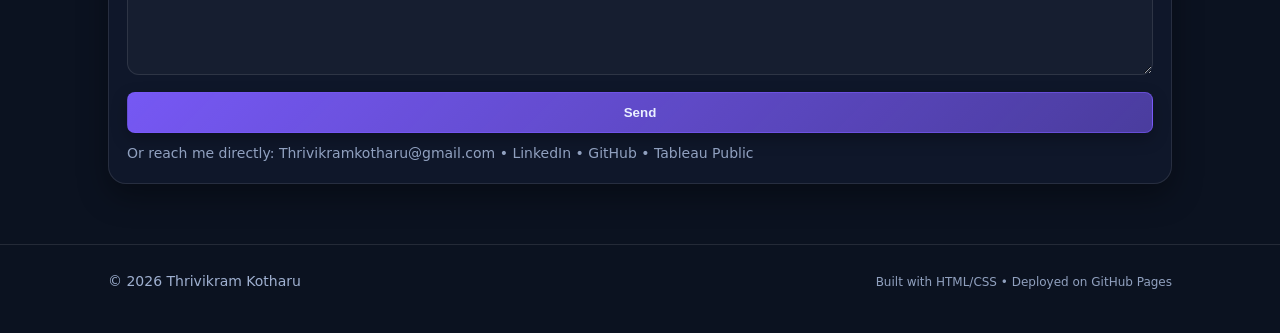
==== commit 887dbd38: "Enhance portfolio assistant behavior and Jarvis UI interactions" ====
--- a/portfolio.html
+++ b/portfolio.html
@@ -1,4 +1,4 @@
-<!DOCTYPE html>
+﻿<!DOCTYPE html>
 <html lang="en">
 <head>
   <meta charset="UTF-8" />
@@ -267,41 +267,225 @@
     }
     .small{font-size:12px; opacity:.9}
 
-    @media (max-width: 950px){
-      .hero-grid{grid-template-columns: 1fr}
-      .h1{font-size:36px}
-      .grid-3{grid-template-columns: 1fr}
-      .grid-2{grid-template-columns: 1fr}
-    }
-
-    /* Portfolio guide assistant */
-    .agent{
+    @media (max-width: 950px){
+      .hero-grid{grid-template-columns: 1fr}
+      .h1{font-size:36px}
+      .grid-3{grid-template-columns: 1fr}
+      .grid-2{grid-template-columns: 1fr}
+    }
+
+    /* Ironman helper beside assistant */
+    .jarvis-guide{
+      position:fixed;
+      right:392px;
+      bottom:20px;
+      z-index:99;
+      display:flex;
+      align-items:flex-end;
+      gap:8px;
+      pointer-events:none;
+      animation: guidePeek 12s ease-in-out infinite;
+    }
+    .jarvis-guide .bubble{
+      position:relative;
+      max-width:180px;
+      padding:8px 10px;
+      border-radius:12px;
+      border:1px solid rgba(255, 81, 81, .55);
+      background: linear-gradient(180deg, rgba(24, 8, 8, .95), rgba(48, 13, 13, .95));
+      color:#ffe8e8;
+      font-size:12px;
+      line-height:1.3;
+      box-shadow: 0 0 14px rgba(255, 81, 81, .24);
+    }
+    .jarvis-guide .bubble::after{
+      content:"";
+      position:absolute;
+      right:-7px;
+      bottom:18px;
+      width:12px;
+      height:12px;
+      transform: rotate(45deg);
+      border-right:1px solid rgba(255, 81, 81, .55);
+      border-top:1px solid rgba(255, 81, 81, .55);
+      background: rgba(41, 12, 12, .95);
+    }
+    .ironman-mini{
+      position:relative;
+      width:54px;
+      height:132px;
+      filter: drop-shadow(0 0 12px rgba(255, 70, 70, .25));
+      animation: ironmanBob 2.8s ease-in-out infinite;
+    }
+    .ironman-mini .head{
+      position:absolute;
+      top:0;
+      left:12px;
+      width:30px;
+      height:24px;
+      border-radius:8px;
+      background: linear-gradient(180deg, #d9b36d, #b7863e);
+      border:2px solid #9b1a1a;
+      transform-origin: 50% 85%;
+      animation: ironmanNod 3.4s ease-in-out infinite;
+    }
+    .ironman-mini .head::before{
+      content:"";
+      position:absolute;
+      top:8px;
+      left:5px;
+      width:16px;
+      height:4px;
+      background:#86f9ff;
+      box-shadow: 0 0 8px rgba(134, 249, 255, .8);
+      border-radius:3px;
+      animation: eyeFlicker 2.1s steps(1, end) infinite;
+    }
+    .ironman-mini .torso{
+      position:absolute;
+      top:24px;
+      left:6px;
+      width:42px;
+      height:48px;
+      border-radius:12px;
+      background: linear-gradient(180deg, #b11616, #7a0f0f);
+      border:2px solid #d6a954;
+    }
+    .ironman-mini .torso::before{
+      content:"";
+      position:absolute;
+      top:12px;
+      left:14px;
+      width:10px;
+      height:10px;
+      border-radius:999px;
+      background:#87f7ff;
+      border:2px solid #b8ffff;
+      box-shadow: 0 0 10px rgba(135, 247, 255, .9);
+      animation: reactorPulse 1.5s ease-in-out infinite;
+    }
+    .ironman-mini .arm{
+      position:absolute;
+      top:30px;
+      width:10px;
+      height:44px;
+      border-radius:8px;
+      background: linear-gradient(180deg, #b11616, #7a0f0f);
+      border:1px solid #d6a954;
+      transform-origin: 50% 10%;
+    }
+    .ironman-mini .arm.left{
+      left:0;
+      animation: servoTwitch 3.2s ease-in-out infinite;
+    }
+    .ironman-mini .arm.right{
+      right:0;
+      animation: ironmanWave 1.4s ease-in-out infinite;
+    }
+    .ironman-mini .leg{
+      position:absolute;
+      top:72px;
+      width:13px;
+      height:58px;
+      border-radius:8px;
+      background: linear-gradient(180deg, #b11616, #7a0f0f);
+      border:1px solid #d6a954;
+    }
+    .ironman-mini .leg.left{ left:12px; }
+    .ironman-mini .leg.right{ right:12px; }
+    .ironman-mini .thruster{
+      position:absolute;
+      bottom:-18px;
+      width:10px;
+      height:22px;
+      border-radius: 0 0 8px 8px;
+      background: linear-gradient(180deg, rgba(122, 15, 15, .95), rgba(45, 6, 6, .95));
+      border:1px solid #d6a954;
+      overflow:visible;
+      animation: thrusterShake .28s linear infinite;
+    }
+    .ironman-mini .thruster::before{
+      content:"";
+      position:absolute;
+      left:1px;
+      top:20px;
+      width:6px;
+      height:18px;
+      border-radius: 50% 50% 60% 60%;
+      background: linear-gradient(180deg, #c7fbff 0%, #39e6ff 40%, rgba(57, 230, 255, 0) 100%);
+      filter: blur(.2px);
+      animation: flameFlicker .18s ease-in-out infinite alternate;
+      box-shadow: 0 0 10px rgba(57, 230, 255, .55);
+    }
+    .ironman-mini .thruster.left{ left:14px; }
+    .ironman-mini .thruster.right{ right:14px; }
+    .jarvis-guide.fly-away{
+      animation: flyAway .95s cubic-bezier(.2,.7,.1,1) forwards;
+    }
+    @media (max-width: 1100px){
+      .jarvis-guide{
+        right:18px;
+        bottom:404px;
+      }
+    }
+
+    /* Portfolio guide assistant (Jarvis theme) */
+    .agent{
       position:fixed;
       right:18px;
       bottom:18px;
-      width:320px;
+      width:360px;
       max-width:calc(100vw - 36px);
-      background: rgba(14, 22, 38, .95);
-      border:1px solid var(--border);
-      border-radius:16px;
-      box-shadow: var(--shadow);
+      background:
+        radial-gradient(circle at 50% -20%, rgba(0, 225, 255, .18), transparent 45%),
+        linear-gradient(180deg, rgba(5, 14, 24, .98), rgba(9, 19, 33, .98));
+      border:1px solid rgba(0, 225, 255, .42);
+      border-radius:18px;
+      box-shadow:
+        0 0 0 1px rgba(0, 225, 255, .14) inset,
+        0 14px 34px rgba(0,0,0,.45),
+        0 0 22px rgba(0, 225, 255, .18);
       z-index:100;
       overflow:hidden;
+    }
+    .agent::before{
+      content:"";
+      position:absolute;
+      inset:0;
+      background: linear-gradient(to bottom, transparent 0%, rgba(0, 225, 255, .05) 50%, transparent 100%);
+      animation: scanline 4s linear infinite;
+      pointer-events:none;
+      opacity:.7;
     }
     .agent-header{
       display:flex;
       align-items:center;
       justify-content:space-between;
       padding:12px 14px;
-      background: rgba(255,255,255,.03);
-      border-bottom:1px solid var(--border);
+      background: linear-gradient(90deg, rgba(142, 18, 18, .30), rgba(0, 225, 255, .14));
+      border-bottom:1px solid rgba(0, 225, 255, .35);
     }
     .agent-title{
       display:flex;
       align-items:center;
       gap:8px;
-      font-weight:700;
-      font-size:14px;
+      font-weight:800;
+      font-size:13px;
+      letter-spacing:1px;
+      text-transform:uppercase;
+      color:#d9f9ff;
+      text-shadow: 0 0 10px rgba(0, 225, 255, .35);
+    }
+    .jarvis-core{
+      width:13px;
+      height:13px;
+      border-radius:999px;
+      background: radial-gradient(circle, #c9f8ff 0%, #00e1ff 45%, #056b7f 100%);
+      border:1px solid rgba(201, 248, 255, .9);
+      box-shadow:
+        0 0 0 4px rgba(0, 225, 255, .16),
+        0 0 12px rgba(0, 225, 255, .8);
+      animation: jarvisPulse 1.8s ease-in-out infinite;
     }
     .agent-body{
       max-height:360px;
@@ -310,19 +494,24 @@
       display:flex;
       flex-direction:column;
       gap:10px;
+      background:
+        linear-gradient(rgba(0, 225, 255, .04) 1px, transparent 1px),
+        linear-gradient(90deg, rgba(0, 225, 255, .03) 1px, transparent 1px);
+      background-size: 100% 16px, 16px 100%;
     }
     .agent-msg{
       padding:10px 12px;
       border-radius:12px;
-      background: rgba(255,255,255,.04);
-      border:1px solid var(--border);
+      background: rgba(8, 30, 46, .58);
+      border:1px solid rgba(0, 225, 255, .24);
       font-size:13px;
-      color:var(--text);
+      color:#d7f6ff;
     }
     .agent-msg.user{
-      background: rgba(124,92,255,.14);
-      border-color: rgba(124,92,255,.35);
+      background: rgba(172, 20, 20, .22);
+      border-color: rgba(255, 75, 75, .48);
       align-self:flex-end;
+      color:#ffe9e9;
     }
     .agent-actions{
       display:flex;
@@ -331,67 +520,138 @@
       padding:0 12px 12px;
     }
     .agent-actions button{
-      border:1px solid var(--border);
-      background: rgba(255,255,255,.03);
-      color:var(--text);
+      border:1px solid rgba(0, 225, 255, .30);
+      background: rgba(0, 225, 255, .10);
+      color:#d7f6ff;
       border-radius:999px;
       padding:6px 10px;
       font-size:12px;
       cursor:pointer;
+      transition: .2s ease;
     }
     .agent-actions button:hover{
-      border-color: rgba(124,92,255,.55);
+      border-color: rgba(0, 225, 255, .72);
+      background: rgba(0, 225, 255, .18);
     }
     .agent-input{
       display:flex;
       gap:8px;
       padding:10px 12px 12px;
-      border-top:1px solid var(--border);
-      background: rgba(255,255,255,.02);
+      border-top:1px solid rgba(0, 225, 255, .28);
+      background: rgba(7, 18, 31, .92);
     }
     .agent-input input{
       margin:0;
       padding:10px 12px;
       border-radius:10px;
       font-size:13px;
+      background: rgba(0, 225, 255, .08);
+      border-color: rgba(0, 225, 255, .25);
+      color:#dffbff;
     }
     .agent-input button{
       white-space:nowrap;
       padding:10px 12px;
       border-radius:10px;
-      border:1px solid rgba(124,92,255,.55);
-      background: linear-gradient(135deg, rgba(124,92,255,.95), rgba(124,92,255,.55));
+      border:1px solid rgba(255, 81, 81, .72);
+      background: linear-gradient(135deg, rgba(186, 20, 20, .95), rgba(255, 81, 81, .65));
       color:#fff;
       font-weight:600;
       cursor:pointer;
-    }
-    .agent-toggle{
-      position:fixed;
-      right:18px;
-      bottom:18px;
-      z-index:101;
+      box-shadow: 0 0 16px rgba(255, 81, 81, .22);
+    }
+    .agent-toggle{
+      position:fixed;
+      right:18px;
+      bottom:18px;
+      z-index:101;
       display:none;
       align-items:center;
       gap:8px;
-      border:1px solid var(--border);
-      background: rgba(11,18,32,.85);
-      color:var(--text);
+      border:1px solid rgba(0, 225, 255, .36);
+      background: rgba(6, 18, 29, .94);
+      color:#d9f9ff;
       padding:10px 12px;
       border-radius:999px;
-      cursor:pointer;
-      box-shadow: var(--shadow);
-    }
+      cursor:pointer;
+      box-shadow: 0 0 18px rgba(0, 225, 255, .18);
+      font-size:12px;
+      padding:8px 10px;
+    }
+    .agent-toggle.nudge{
+      animation: toggleNudge 1.6s ease-in-out infinite;
+    }
     .agent-min{
       background:none;
       border:none;
-      color:var(--muted);
+      color:#b2eef9;
       cursor:pointer;
       font-size:12px;
     }
-    @media (max-width: 520px){
-      .agent{right:10px; left:10px; width:auto;}
-      .agent-toggle{right:10px;}
-    }
+    @keyframes jarvisPulse{
+      0%, 100% { transform: scale(1); box-shadow: 0 0 0 4px rgba(0, 225, 255, .16), 0 0 12px rgba(0, 225, 255, .8); }
+      50% { transform: scale(1.08); box-shadow: 0 0 0 7px rgba(0, 225, 255, .11), 0 0 18px rgba(0, 225, 255, .95); }
+    }
+    @keyframes scanline{
+      0% { transform: translateY(-100%); }
+      100% { transform: translateY(100%); }
+    }
+    @keyframes ironmanWave{
+      0%, 100% { transform: rotate(8deg); }
+      50% { transform: rotate(-20deg); }
+    }
+    @keyframes ironmanBob{
+      0%, 100% { transform: translateY(0); }
+      50% { transform: translateY(-3px); }
+    }
+    @keyframes ironmanNod{
+      0%, 100% { transform: rotate(0deg); }
+      40% { transform: rotate(3deg); }
+      70% { transform: rotate(-2deg); }
+    }
+    @keyframes eyeFlicker{
+      0%, 82%, 100% { opacity: 1; }
+      83%, 84% { opacity: .35; }
+      85%, 86% { opacity: 1; }
+      87% { opacity: .2; }
+      88%, 99% { opacity: 1; }
+    }
+    @keyframes reactorPulse{
+      0%, 100% { transform: scale(1); box-shadow: 0 0 10px rgba(135, 247, 255, .9); }
+      50% { transform: scale(1.15); box-shadow: 0 0 16px rgba(135, 247, 255, 1); }
+    }
+    @keyframes servoTwitch{
+      0%, 72%, 100% { transform: rotate(0deg); }
+      76% { transform: rotate(7deg); }
+      80% { transform: rotate(-4deg); }
+      84% { transform: rotate(3deg); }
+    }
+    @keyframes thrusterShake{
+      0%, 100% { transform: translateX(0); }
+      50% { transform: translateX(.5px); }
+    }
+    @keyframes flameFlicker{
+      0% { height:16px; opacity:.75; transform: translateY(0); }
+      100% { height:23px; opacity:1; transform: translateY(2px); }
+    }
+    @keyframes flyAway{
+      0% { opacity:1; transform: translate(0,0) scale(1); }
+      30% { opacity:1; transform: translate(8px,-8px) scale(1.02); }
+      100% { opacity:0; transform: translate(120px,-180px) scale(.75); }
+    }
+    @keyframes guidePeek{
+      0%, 55% { opacity: 1; transform: translateY(0); }
+      70%, 100% { opacity: 0; transform: translateY(8px); }
+    }
+    @keyframes toggleNudge{
+      0%, 100% { transform: translateY(0); box-shadow: 0 0 18px rgba(0, 225, 255, .18); }
+      50% { transform: translateY(-2px); box-shadow: 0 0 22px rgba(0, 225, 255, .34); }
+    }
+    @media (max-width: 520px){
+      .jarvis-guide{display:none;}
+      .agent{right:10px; left:10px; width:auto;}
+      .agent-toggle{right:10px;}
+    }
   </style>
 </head>
 
@@ -1027,19 +1287,33 @@
       <div>&copy; <span id="y"></span> Thrivikram Kotharu</div>
       <div class="small">Built with HTML/CSS &bull; Deployed on GitHub Pages</div>
     </div>
-  </footer>
-
-  <div class="agent" id="agent">
+  </footer>
+
+  <div class="jarvis-guide" aria-hidden="true">
+    <div class="bubble">Ask questions here.</div>
+    <div class="ironman-mini">
+      <span class="head"></span>
+      <span class="torso"></span>
+      <span class="arm left"></span>
+      <span class="arm right"></span>
+      <span class="leg left"></span>
+      <span class="leg right"></span>
+      <span class="thruster left"></span>
+      <span class="thruster right"></span>
+    </div>
+  </div>
+
+  <div class="agent" id="agent">
     <div class="agent-header">
       <div class="agent-title">
-        <span class="dot" aria-hidden="true"></span>
-        Portfolio Guide
+        <span class="jarvis-core" aria-hidden="true"></span>
+        JARVIS Portfolio Guide
       </div>
       <button class="agent-min" id="agentMin" type="button">Minimize</button>
     </div>
     <div class="agent-body" id="agentBody" aria-live="polite">
       <div class="agent-msg">
-        Hi! I can guide you around the portfolio and answer quick questions. Try: “Show projects” or “What skills do you have?”
+                JARVIS online. Ask me to navigate your portfolio. Try: "Show projects" or "What skills do you have?"
       </div>
     </div>
     <div class="agent-actions" id="agentActions">
@@ -1055,7 +1329,7 @@
       <button id="agentSend" type="button">Send</button>
     </div>
   </div>
-  <button class="agent-toggle" id="agentToggle" type="button">Open Guide</button>
+  <button class="agent-toggle" id="agentToggle" type="button">Ask Jarvis</button>
 
   <script>
     document.getElementById("y").textContent = new Date().getFullYear();
@@ -1067,10 +1341,57 @@
       var agentInput = document.getElementById("agentInput");
       var agentSend = document.getElementById("agentSend");
       var agentToggle = document.getElementById("agentToggle");
-      var agentMin = document.getElementById("agentMin");
-      var agentActions = document.getElementById("agentActions");
-      var AI_ENDPOINT = "https://portfolio-assistant.tk-portfolio.workers.dev/api/assistant";
-      var history = [];
+      var agentMin = document.getElementById("agentMin");
+      var agentActions = document.getElementById("agentActions");
+      var jarvisGuide = document.querySelector(".jarvis-guide");
+      var AI_ENDPOINT = "https://portfolio-assistant.tk-portfolio.workers.dev/api/assistant";
+      var history = [];
+      var hasUsedAssistant = false;
+      var idleTimer = null;
+      var IDLE_MS = 8000;
+      var guideDone = false;
+      var guideFlightTimer = null;
+
+      function showAgent(){
+        agent.style.display = "block";
+        agentToggle.style.display = "none";
+        if(jarvisGuide && !guideDone){
+          jarvisGuide.style.display = "flex";
+        }
+      }
+
+      function flyAwayGuideOnce(){
+        if(!jarvisGuide || guideDone){ return; }
+        guideDone = true;
+        jarvisGuide.classList.add("fly-away");
+        if(guideFlightTimer){ clearTimeout(guideFlightTimer); }
+        guideFlightTimer = setTimeout(function(){
+          jarvisGuide.style.display = "none";
+        }, 1000);
+      }
+
+      function showAskJarvis(){
+        agent.style.display = "none";
+        agentToggle.style.display = "flex";
+        agentToggle.classList.add("nudge");
+        flyAwayGuideOnce();
+      }
+
+      function scheduleAutoHide(){
+        if(hasUsedAssistant){ return; }
+        if(idleTimer){ clearTimeout(idleTimer); }
+        idleTimer = setTimeout(function(){
+          if(!hasUsedAssistant){
+            showAskJarvis();
+          }
+        }, IDLE_MS);
+      }
+
+      function markAssistantUsed(){
+        hasUsedAssistant = true;
+        if(idleTimer){ clearTimeout(idleTimer); idleTimer = null; }
+        agentToggle.classList.remove("nudge");
+      }
 
       function addMsg(text, isUser){
         var div = document.createElement("div");
@@ -1097,12 +1418,13 @@
         }
       }
 
-      function sendToAI(q){
-        var t = (q || "").trim();
-        if(!t){ return; }
-        addMsg(t, true);
-        history.push({role:"user", content:t});
-        var payload = {message: t, history: history.slice(-6)};
+      function sendToAI(q){
+        var t = (q || "").trim();
+        if(!t){ return; }
+        markAssistantUsed();
+        addMsg(t, true);
+        history.push({role:"user", content:t});
+        var payload = {message: t, history: history.slice(-6)};
 
         fetch(AI_ENDPOINT, {
           method: "POST",
@@ -1128,20 +1450,34 @@
       agentInput.addEventListener("keydown", function(e){
         if(e.key === "Enter"){ sendToAI(agentInput.value); agentInput.value = ""; }
       });
-      agentActions.addEventListener("click", function(e){
-        if(e.target && e.target.dataset && e.target.dataset.q){
-          sendToAI(e.target.dataset.q);
-        }
-      });
-      agentMin.addEventListener("click", function(){
-        agent.style.display = "none";
-        agentToggle.style.display = "flex";
-      });
-      agentToggle.addEventListener("click", function(){
-        agent.style.display = "block";
-        agentToggle.style.display = "none";
-      });
-    })();
-  </script>
+      agentActions.addEventListener("click", function(e){
+        if(e.target && e.target.dataset && e.target.dataset.q){
+          scheduleAutoHide();
+          sendToAI(e.target.dataset.q);
+        }
+      });
+      agentMin.addEventListener("click", function(){
+        showAskJarvis();
+      });
+      agentToggle.addEventListener("click", function(){
+        showAgent();
+        agentToggle.classList.remove("nudge");
+        if(!hasUsedAssistant){ scheduleAutoHide(); }
+      });
+
+      agentInput.addEventListener("focus", function(){
+        if(!hasUsedAssistant){ scheduleAutoHide(); }
+      });
+      agentInput.addEventListener("input", function(){
+        if(!hasUsedAssistant){ scheduleAutoHide(); }
+      });
+      agent.addEventListener("mouseenter", function(){
+        if(!hasUsedAssistant){ scheduleAutoHide(); }
+      });
+
+      showAgent();
+      scheduleAutoHide();
+    })();
+  </script>
 </body>
 </html>
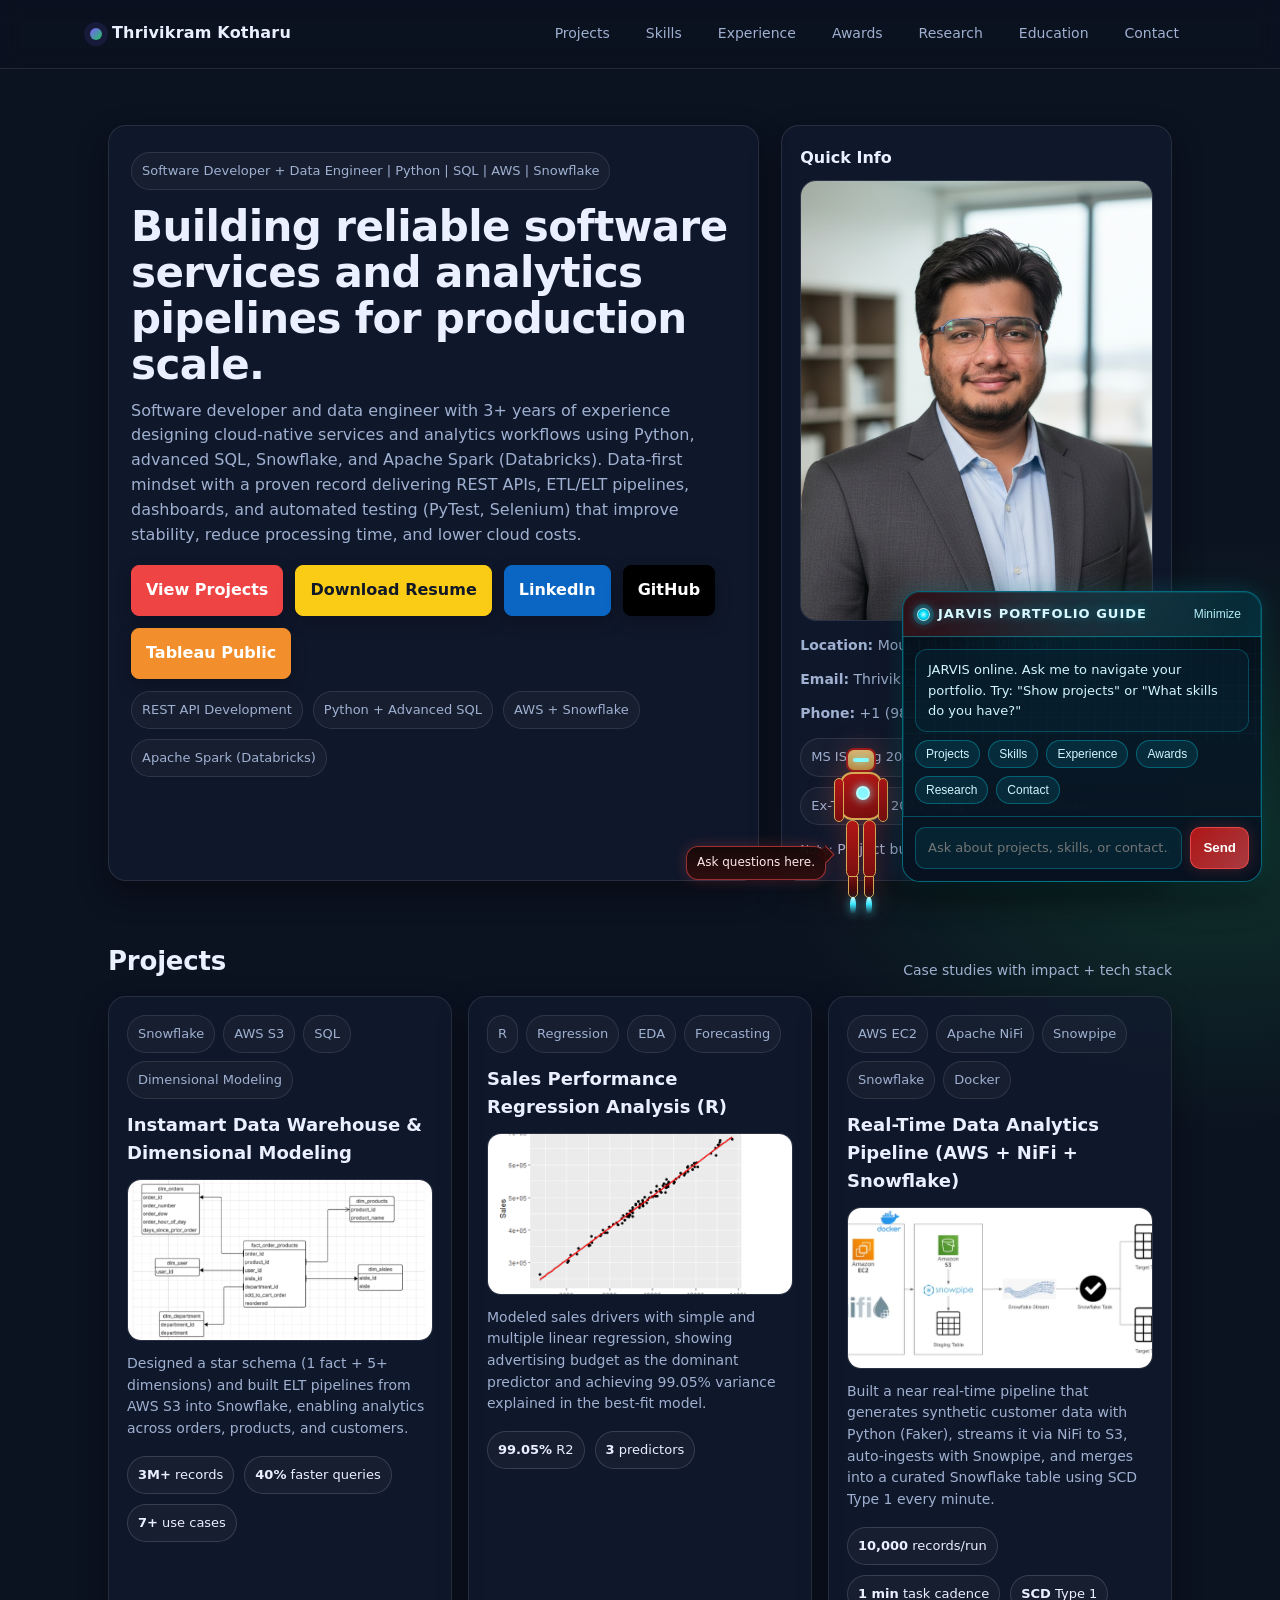
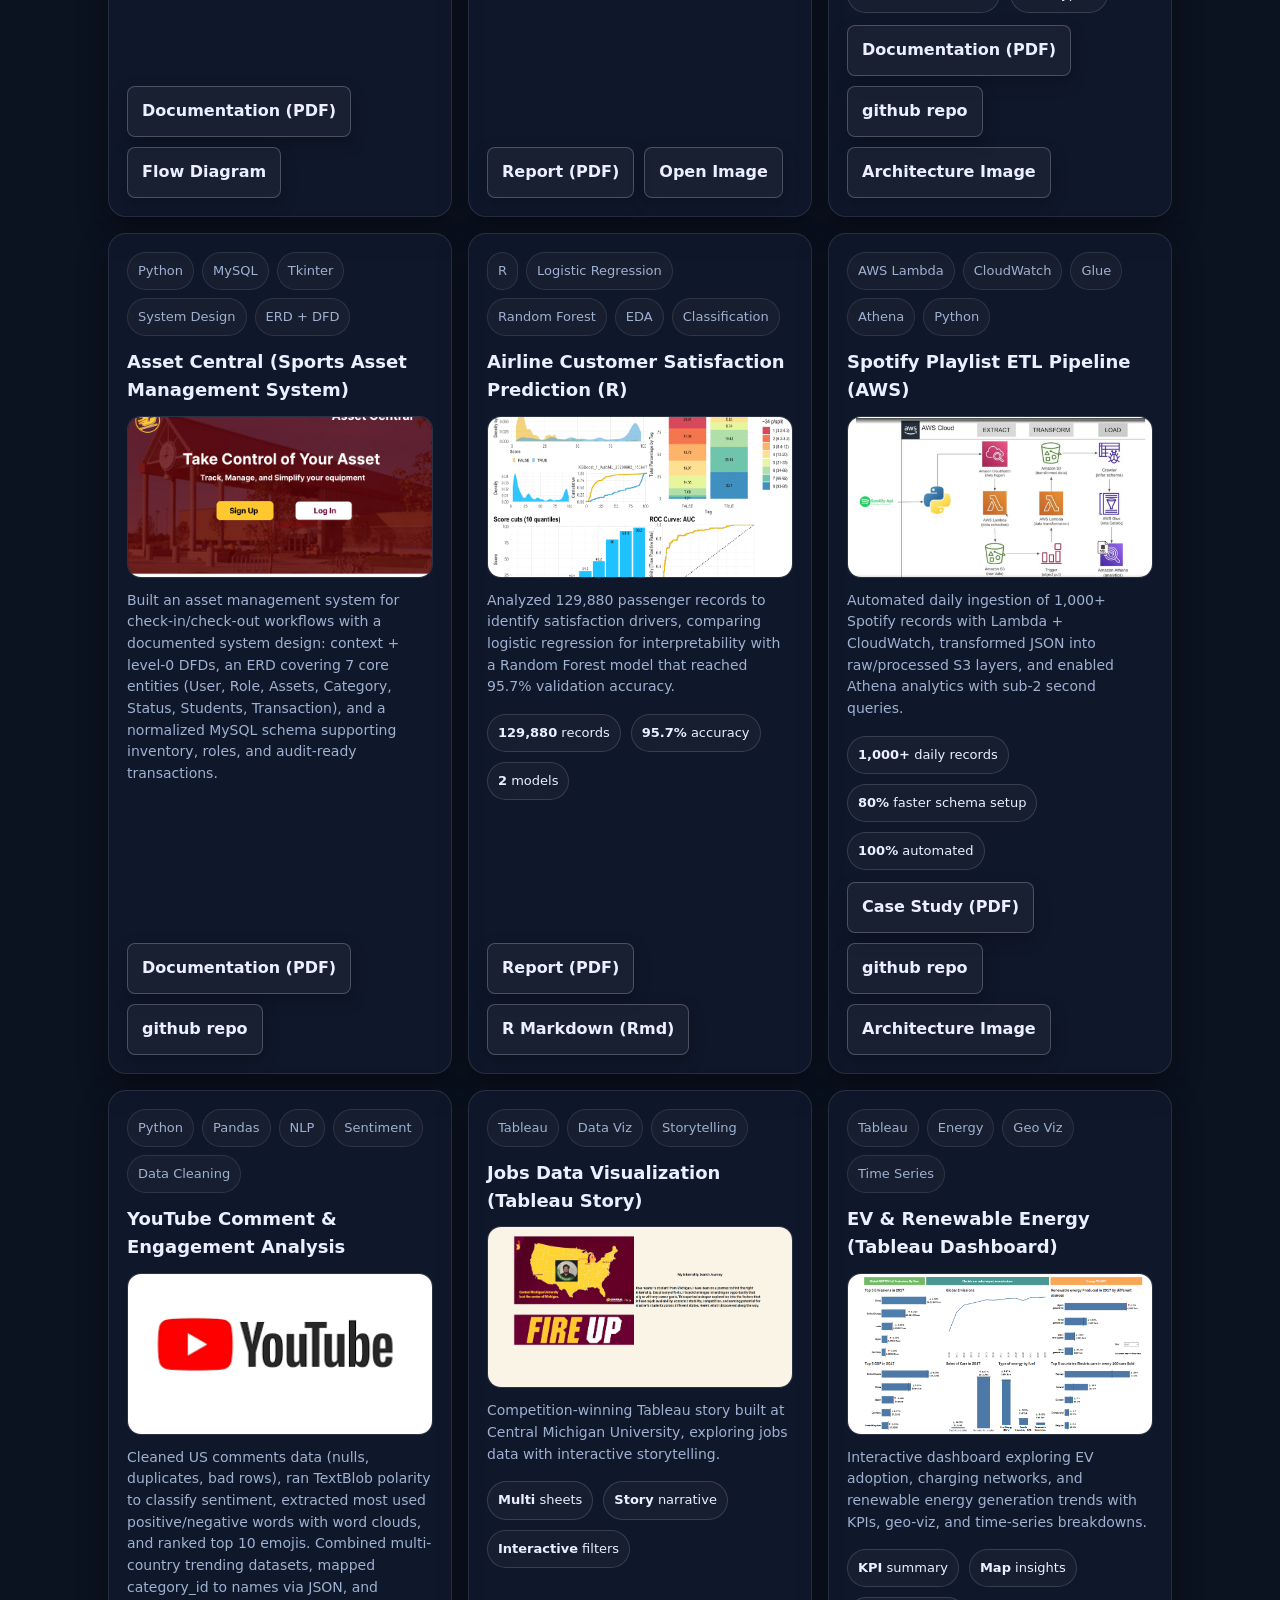
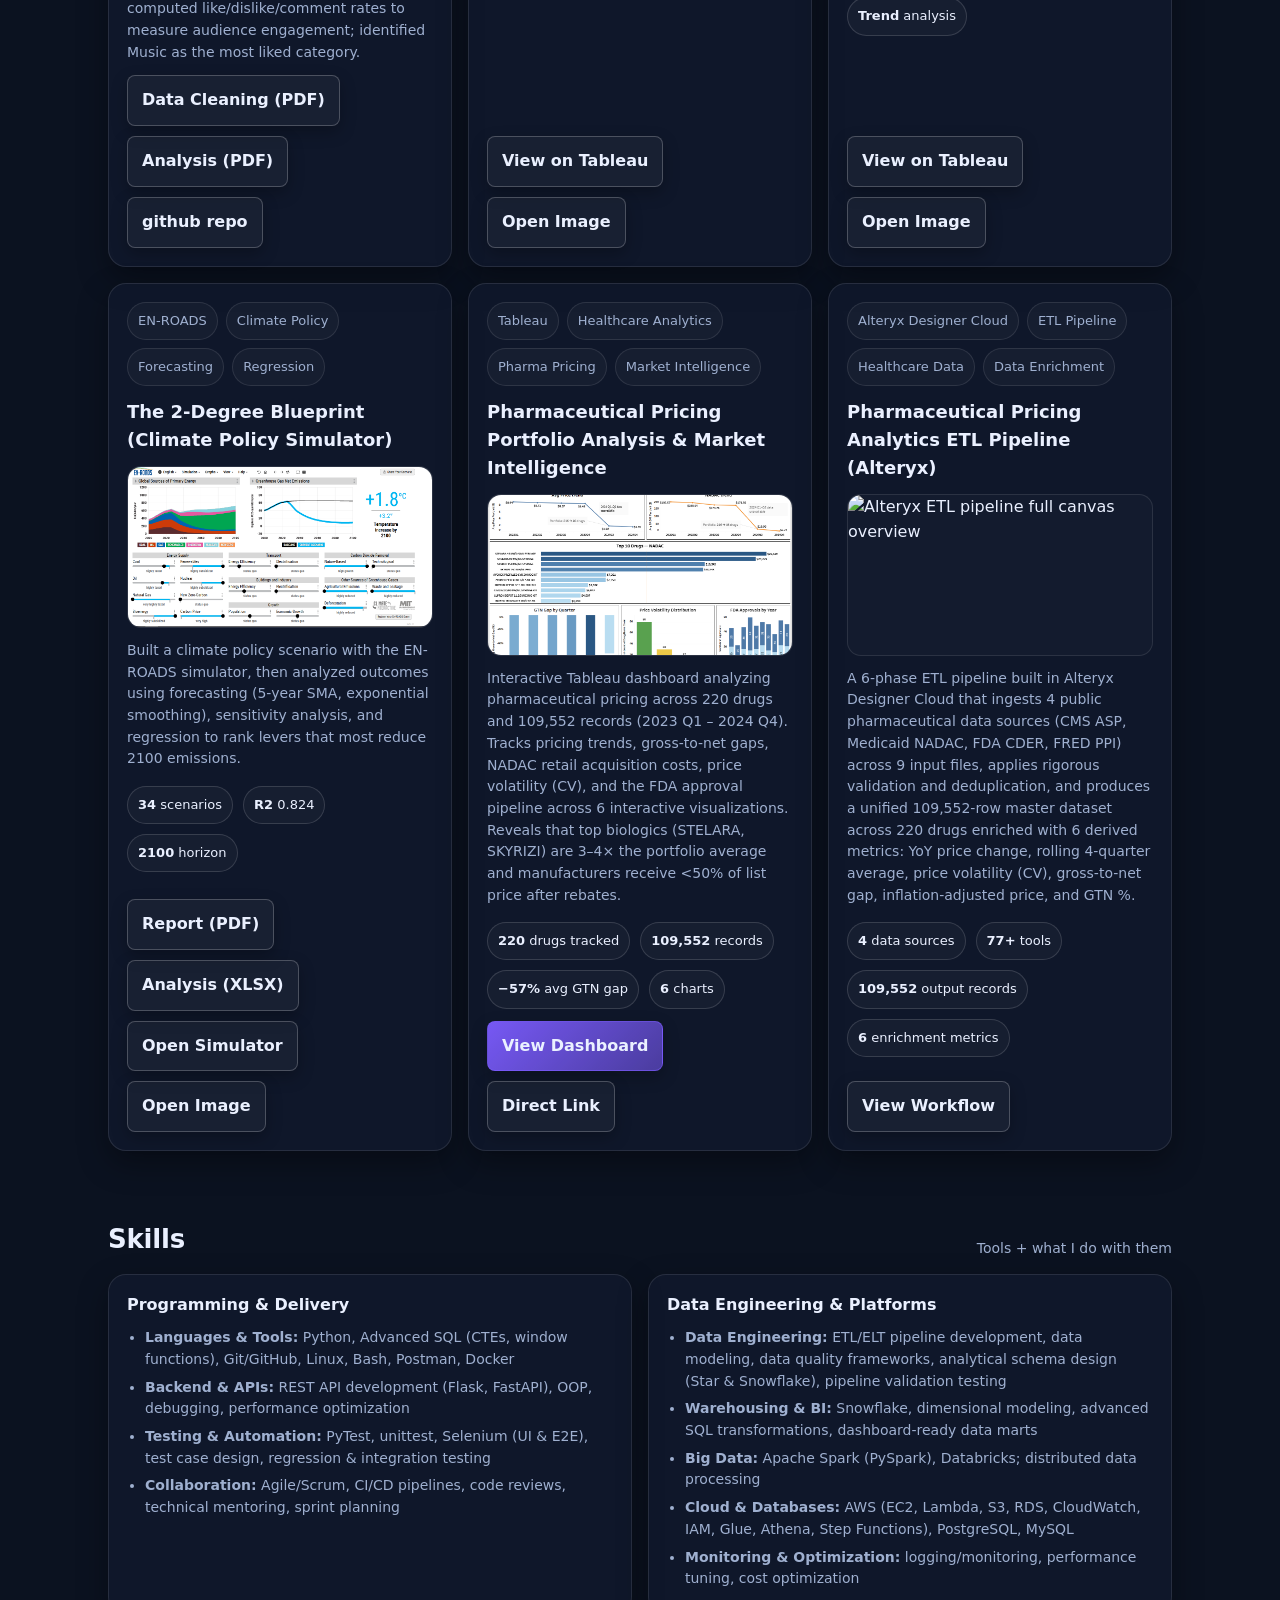
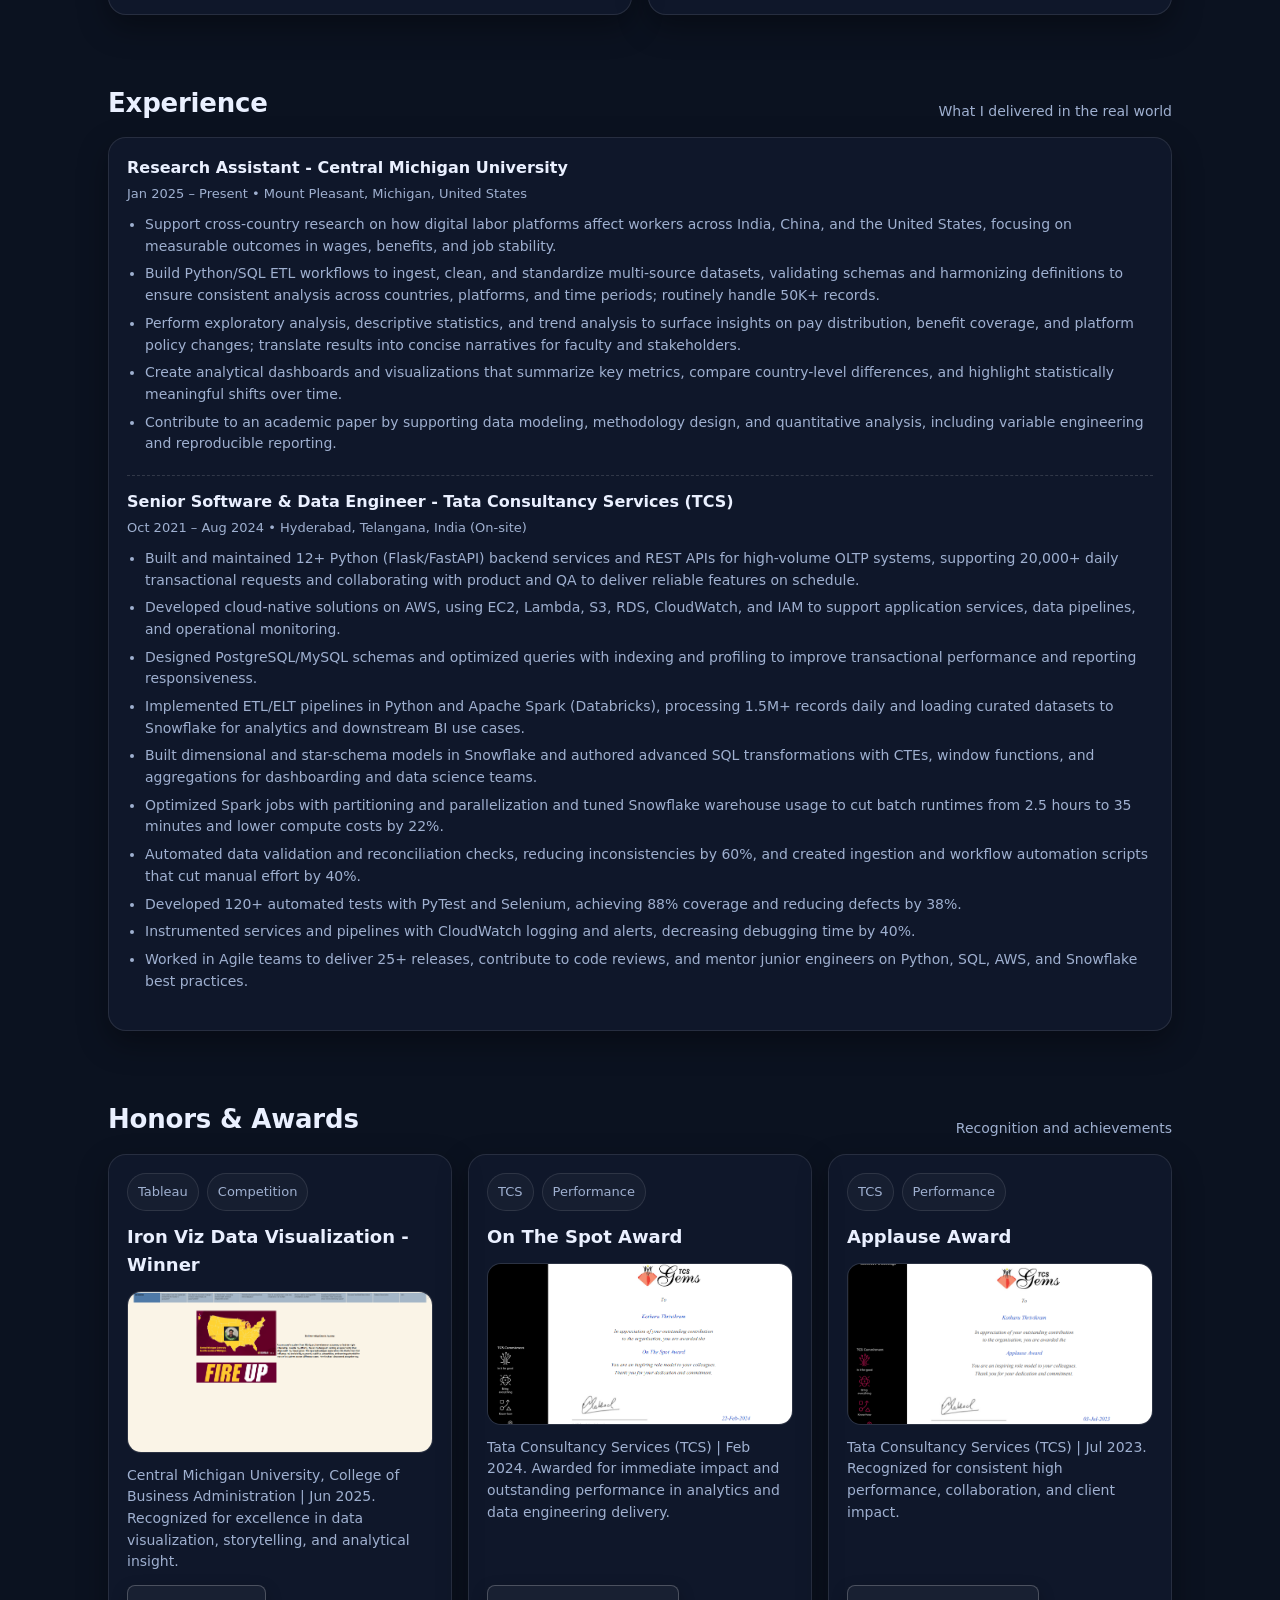
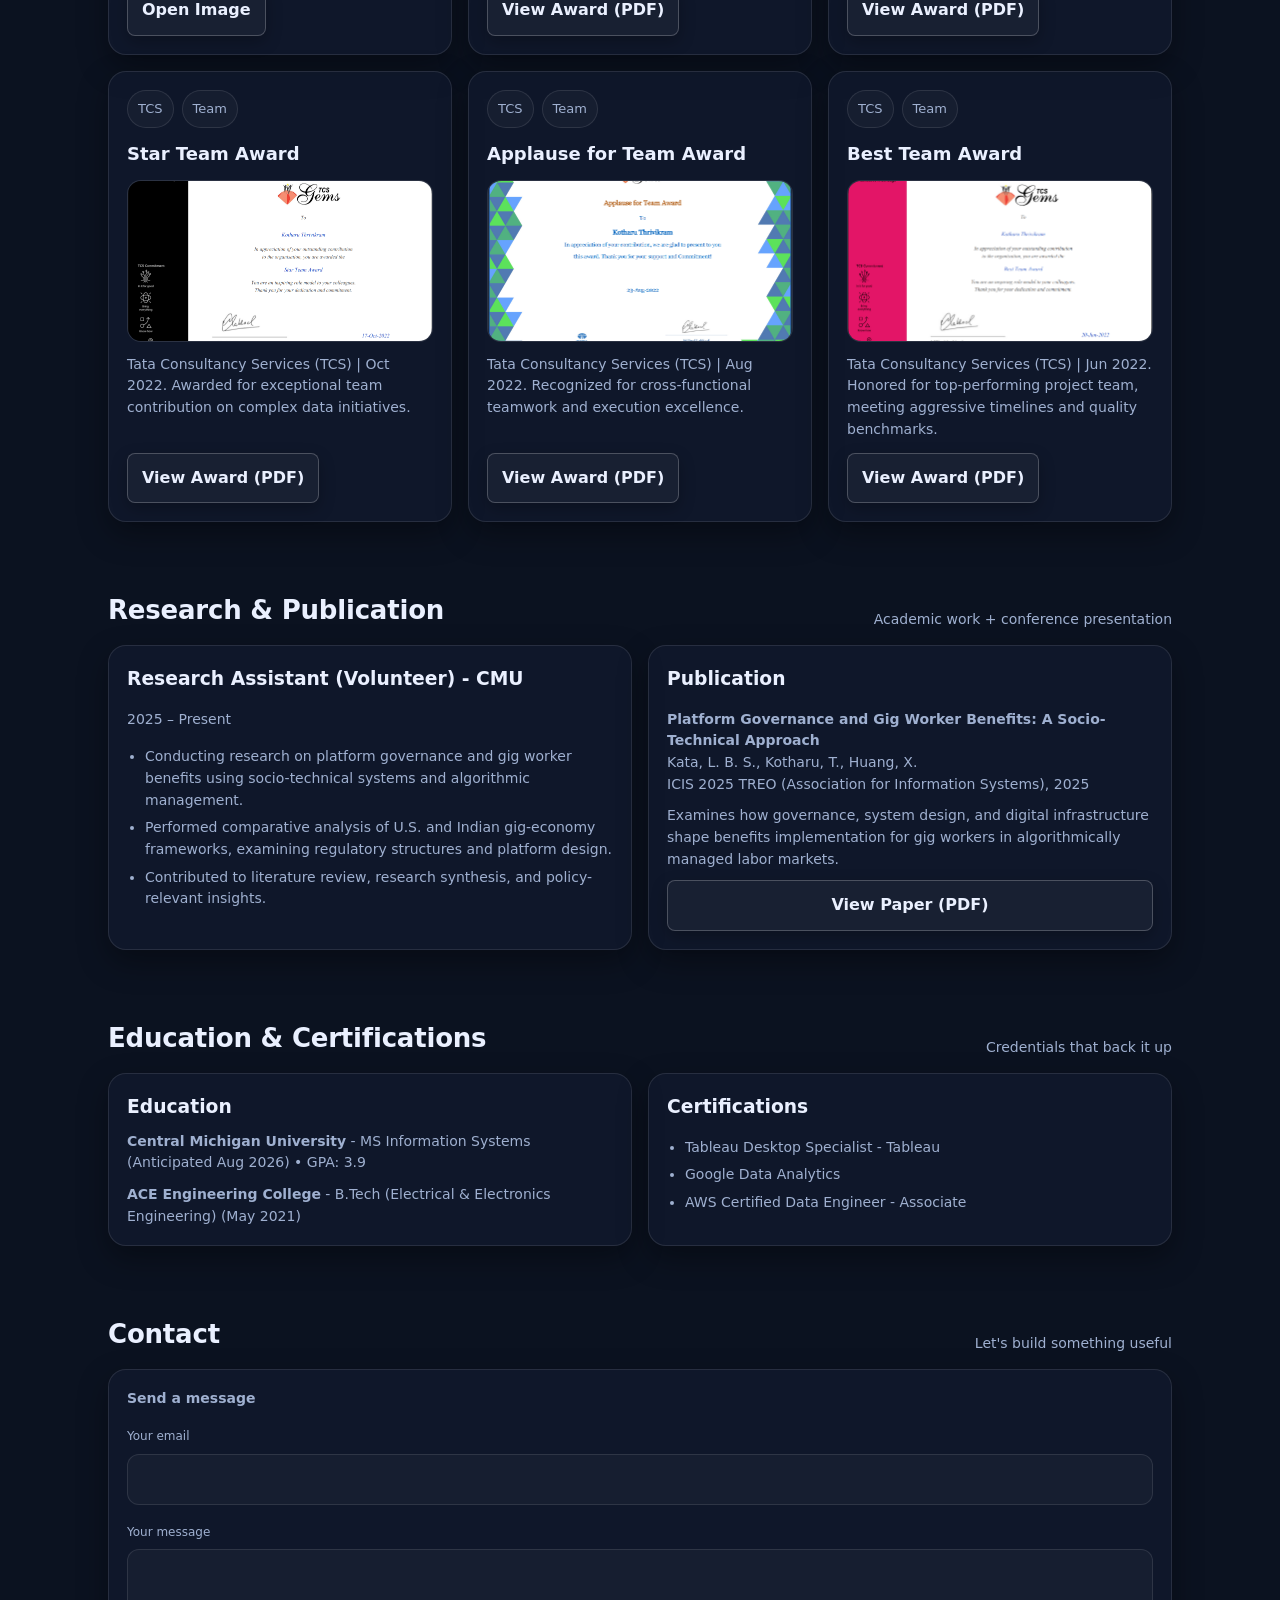
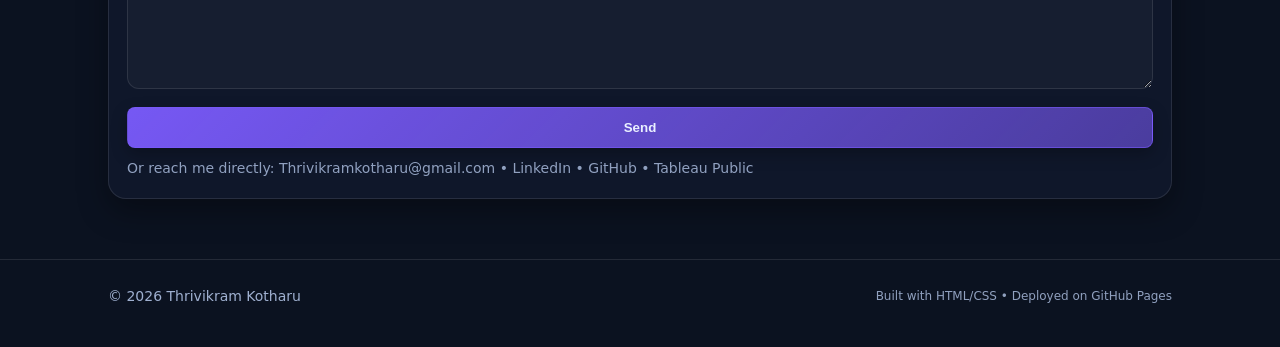
==== commit 3b0b0d87: "Add pharma projects, reorganize assets, and improve JARVIS chatbot - Add Pharmaceutical Pricing Dash" ====
--- a/portfolio.html
+++ b/portfolio.html
@@ -267,170 +267,170 @@
     }
     .small{font-size:12px; opacity:.9}
 
-    @media (max-width: 950px){
-      .hero-grid{grid-template-columns: 1fr}
-      .h1{font-size:36px}
-      .grid-3{grid-template-columns: 1fr}
-      .grid-2{grid-template-columns: 1fr}
-    }
-
-    /* Ironman helper beside assistant */
-    .jarvis-guide{
-      position:fixed;
-      right:392px;
-      bottom:20px;
-      z-index:99;
-      display:flex;
-      align-items:flex-end;
-      gap:8px;
-      pointer-events:none;
-      animation: guidePeek 12s ease-in-out infinite;
-    }
-    .jarvis-guide .bubble{
-      position:relative;
-      max-width:180px;
-      padding:8px 10px;
-      border-radius:12px;
-      border:1px solid rgba(255, 81, 81, .55);
-      background: linear-gradient(180deg, rgba(24, 8, 8, .95), rgba(48, 13, 13, .95));
-      color:#ffe8e8;
-      font-size:12px;
-      line-height:1.3;
-      box-shadow: 0 0 14px rgba(255, 81, 81, .24);
-    }
-    .jarvis-guide .bubble::after{
-      content:"";
-      position:absolute;
-      right:-7px;
-      bottom:18px;
-      width:12px;
-      height:12px;
-      transform: rotate(45deg);
-      border-right:1px solid rgba(255, 81, 81, .55);
-      border-top:1px solid rgba(255, 81, 81, .55);
-      background: rgba(41, 12, 12, .95);
-    }
-    .ironman-mini{
-      position:relative;
-      width:54px;
-      height:132px;
-      filter: drop-shadow(0 0 12px rgba(255, 70, 70, .25));
-      animation: ironmanBob 2.8s ease-in-out infinite;
-    }
-    .ironman-mini .head{
-      position:absolute;
-      top:0;
-      left:12px;
-      width:30px;
-      height:24px;
-      border-radius:8px;
-      background: linear-gradient(180deg, #d9b36d, #b7863e);
-      border:2px solid #9b1a1a;
-      transform-origin: 50% 85%;
-      animation: ironmanNod 3.4s ease-in-out infinite;
-    }
-    .ironman-mini .head::before{
-      content:"";
-      position:absolute;
-      top:8px;
-      left:5px;
-      width:16px;
-      height:4px;
-      background:#86f9ff;
-      box-shadow: 0 0 8px rgba(134, 249, 255, .8);
-      border-radius:3px;
-      animation: eyeFlicker 2.1s steps(1, end) infinite;
-    }
-    .ironman-mini .torso{
-      position:absolute;
-      top:24px;
-      left:6px;
-      width:42px;
-      height:48px;
-      border-radius:12px;
-      background: linear-gradient(180deg, #b11616, #7a0f0f);
-      border:2px solid #d6a954;
-    }
-    .ironman-mini .torso::before{
-      content:"";
-      position:absolute;
-      top:12px;
-      left:14px;
-      width:10px;
-      height:10px;
-      border-radius:999px;
-      background:#87f7ff;
-      border:2px solid #b8ffff;
-      box-shadow: 0 0 10px rgba(135, 247, 255, .9);
-      animation: reactorPulse 1.5s ease-in-out infinite;
-    }
-    .ironman-mini .arm{
-      position:absolute;
-      top:30px;
-      width:10px;
-      height:44px;
-      border-radius:8px;
-      background: linear-gradient(180deg, #b11616, #7a0f0f);
-      border:1px solid #d6a954;
-      transform-origin: 50% 10%;
-    }
-    .ironman-mini .arm.left{
-      left:0;
-      animation: servoTwitch 3.2s ease-in-out infinite;
-    }
-    .ironman-mini .arm.right{
-      right:0;
-      animation: ironmanWave 1.4s ease-in-out infinite;
-    }
-    .ironman-mini .leg{
-      position:absolute;
-      top:72px;
-      width:13px;
-      height:58px;
-      border-radius:8px;
-      background: linear-gradient(180deg, #b11616, #7a0f0f);
-      border:1px solid #d6a954;
-    }
-    .ironman-mini .leg.left{ left:12px; }
-    .ironman-mini .leg.right{ right:12px; }
-    .ironman-mini .thruster{
-      position:absolute;
-      bottom:-18px;
-      width:10px;
-      height:22px;
-      border-radius: 0 0 8px 8px;
-      background: linear-gradient(180deg, rgba(122, 15, 15, .95), rgba(45, 6, 6, .95));
-      border:1px solid #d6a954;
-      overflow:visible;
-      animation: thrusterShake .28s linear infinite;
-    }
-    .ironman-mini .thruster::before{
-      content:"";
-      position:absolute;
-      left:1px;
-      top:20px;
-      width:6px;
-      height:18px;
-      border-radius: 50% 50% 60% 60%;
-      background: linear-gradient(180deg, #c7fbff 0%, #39e6ff 40%, rgba(57, 230, 255, 0) 100%);
-      filter: blur(.2px);
-      animation: flameFlicker .18s ease-in-out infinite alternate;
-      box-shadow: 0 0 10px rgba(57, 230, 255, .55);
-    }
-    .ironman-mini .thruster.left{ left:14px; }
-    .ironman-mini .thruster.right{ right:14px; }
-    .jarvis-guide.fly-away{
-      animation: flyAway .95s cubic-bezier(.2,.7,.1,1) forwards;
-    }
-    @media (max-width: 1100px){
-      .jarvis-guide{
-        right:18px;
-        bottom:404px;
-      }
-    }
-
-    /* Portfolio guide assistant (Jarvis theme) */
-    .agent{
+    @media (max-width: 950px){
+      .hero-grid{grid-template-columns: 1fr}
+      .h1{font-size:36px}
+      .grid-3{grid-template-columns: 1fr}
+      .grid-2{grid-template-columns: 1fr}
+    }
+
+    /* Ironman helper beside assistant */
+    .jarvis-guide{
+      position:fixed;
+      right:392px;
+      bottom:20px;
+      z-index:99;
+      display:flex;
+      align-items:flex-end;
+      gap:8px;
+      pointer-events:none;
+      animation: guidePeek 12s ease-in-out infinite;
+    }
+    .jarvis-guide .bubble{
+      position:relative;
+      max-width:180px;
+      padding:8px 10px;
+      border-radius:12px;
+      border:1px solid rgba(255, 81, 81, .55);
+      background: linear-gradient(180deg, rgba(24, 8, 8, .95), rgba(48, 13, 13, .95));
+      color:#ffe8e8;
+      font-size:12px;
+      line-height:1.3;
+      box-shadow: 0 0 14px rgba(255, 81, 81, .24);
+    }
+    .jarvis-guide .bubble::after{
+      content:"";
+      position:absolute;
+      right:-7px;
+      bottom:18px;
+      width:12px;
+      height:12px;
+      transform: rotate(45deg);
+      border-right:1px solid rgba(255, 81, 81, .55);
+      border-top:1px solid rgba(255, 81, 81, .55);
+      background: rgba(41, 12, 12, .95);
+    }
+    .ironman-mini{
+      position:relative;
+      width:54px;
+      height:132px;
+      filter: drop-shadow(0 0 12px rgba(255, 70, 70, .25));
+      animation: ironmanBob 2.8s ease-in-out infinite;
+    }
+    .ironman-mini .head{
+      position:absolute;
+      top:0;
+      left:12px;
+      width:30px;
+      height:24px;
+      border-radius:8px;
+      background: linear-gradient(180deg, #d9b36d, #b7863e);
+      border:2px solid #9b1a1a;
+      transform-origin: 50% 85%;
+      animation: ironmanNod 3.4s ease-in-out infinite;
+    }
+    .ironman-mini .head::before{
+      content:"";
+      position:absolute;
+      top:8px;
+      left:5px;
+      width:16px;
+      height:4px;
+      background:#86f9ff;
+      box-shadow: 0 0 8px rgba(134, 249, 255, .8);
+      border-radius:3px;
+      animation: eyeFlicker 2.1s steps(1, end) infinite;
+    }
+    .ironman-mini .torso{
+      position:absolute;
+      top:24px;
+      left:6px;
+      width:42px;
+      height:48px;
+      border-radius:12px;
+      background: linear-gradient(180deg, #b11616, #7a0f0f);
+      border:2px solid #d6a954;
+    }
+    .ironman-mini .torso::before{
+      content:"";
+      position:absolute;
+      top:12px;
+      left:14px;
+      width:10px;
+      height:10px;
+      border-radius:999px;
+      background:#87f7ff;
+      border:2px solid #b8ffff;
+      box-shadow: 0 0 10px rgba(135, 247, 255, .9);
+      animation: reactorPulse 1.5s ease-in-out infinite;
+    }
+    .ironman-mini .arm{
+      position:absolute;
+      top:30px;
+      width:10px;
+      height:44px;
+      border-radius:8px;
+      background: linear-gradient(180deg, #b11616, #7a0f0f);
+      border:1px solid #d6a954;
+      transform-origin: 50% 10%;
+    }
+    .ironman-mini .arm.left{
+      left:0;
+      animation: servoTwitch 3.2s ease-in-out infinite;
+    }
+    .ironman-mini .arm.right{
+      right:0;
+      animation: ironmanWave 1.4s ease-in-out infinite;
+    }
+    .ironman-mini .leg{
+      position:absolute;
+      top:72px;
+      width:13px;
+      height:58px;
+      border-radius:8px;
+      background: linear-gradient(180deg, #b11616, #7a0f0f);
+      border:1px solid #d6a954;
+    }
+    .ironman-mini .leg.left{ left:12px; }
+    .ironman-mini .leg.right{ right:12px; }
+    .ironman-mini .thruster{
+      position:absolute;
+      bottom:-18px;
+      width:10px;
+      height:22px;
+      border-radius: 0 0 8px 8px;
+      background: linear-gradient(180deg, rgba(122, 15, 15, .95), rgba(45, 6, 6, .95));
+      border:1px solid #d6a954;
+      overflow:visible;
+      animation: thrusterShake .28s linear infinite;
+    }
+    .ironman-mini .thruster::before{
+      content:"";
+      position:absolute;
+      left:1px;
+      top:20px;
+      width:6px;
+      height:18px;
+      border-radius: 50% 50% 60% 60%;
+      background: linear-gradient(180deg, #c7fbff 0%, #39e6ff 40%, rgba(57, 230, 255, 0) 100%);
+      filter: blur(.2px);
+      animation: flameFlicker .18s ease-in-out infinite alternate;
+      box-shadow: 0 0 10px rgba(57, 230, 255, .55);
+    }
+    .ironman-mini .thruster.left{ left:14px; }
+    .ironman-mini .thruster.right{ right:14px; }
+    .jarvis-guide.fly-away{
+      animation: flyAway .95s cubic-bezier(.2,.7,.1,1) forwards;
+    }
+    @media (max-width: 1100px){
+      .jarvis-guide{
+        right:18px;
+        bottom:404px;
+      }
+    }
+
+    /* Portfolio guide assistant (Jarvis theme) */
+    .agent{
       position:fixed;
       right:18px;
       bottom:18px;
@@ -560,11 +560,11 @@
       cursor:pointer;
       box-shadow: 0 0 16px rgba(255, 81, 81, .22);
     }
-    .agent-toggle{
-      position:fixed;
-      right:18px;
-      bottom:18px;
-      z-index:101;
+    .agent-toggle{
+      position:fixed;
+      right:18px;
+      bottom:18px;
+      z-index:101;
       display:none;
       align-items:center;
       gap:8px;
@@ -573,14 +573,14 @@
       color:#d9f9ff;
       padding:10px 12px;
       border-radius:999px;
-      cursor:pointer;
-      box-shadow: 0 0 18px rgba(0, 225, 255, .18);
-      font-size:12px;
-      padding:8px 10px;
-    }
-    .agent-toggle.nudge{
-      animation: toggleNudge 1.6s ease-in-out infinite;
-    }
+      cursor:pointer;
+      box-shadow: 0 0 18px rgba(0, 225, 255, .18);
+      font-size:12px;
+      padding:8px 10px;
+    }
+    .agent-toggle.nudge{
+      animation: toggleNudge 1.6s ease-in-out infinite;
+    }
     .agent-min{
       background:none;
       border:none;
@@ -592,66 +592,66 @@
       0%, 100% { transform: scale(1); box-shadow: 0 0 0 4px rgba(0, 225, 255, .16), 0 0 12px rgba(0, 225, 255, .8); }
       50% { transform: scale(1.08); box-shadow: 0 0 0 7px rgba(0, 225, 255, .11), 0 0 18px rgba(0, 225, 255, .95); }
     }
-    @keyframes scanline{
-      0% { transform: translateY(-100%); }
-      100% { transform: translateY(100%); }
-    }
-    @keyframes ironmanWave{
-      0%, 100% { transform: rotate(8deg); }
-      50% { transform: rotate(-20deg); }
-    }
-    @keyframes ironmanBob{
-      0%, 100% { transform: translateY(0); }
-      50% { transform: translateY(-3px); }
-    }
-    @keyframes ironmanNod{
-      0%, 100% { transform: rotate(0deg); }
-      40% { transform: rotate(3deg); }
-      70% { transform: rotate(-2deg); }
-    }
-    @keyframes eyeFlicker{
-      0%, 82%, 100% { opacity: 1; }
-      83%, 84% { opacity: .35; }
-      85%, 86% { opacity: 1; }
-      87% { opacity: .2; }
-      88%, 99% { opacity: 1; }
-    }
-    @keyframes reactorPulse{
-      0%, 100% { transform: scale(1); box-shadow: 0 0 10px rgba(135, 247, 255, .9); }
-      50% { transform: scale(1.15); box-shadow: 0 0 16px rgba(135, 247, 255, 1); }
-    }
-    @keyframes servoTwitch{
-      0%, 72%, 100% { transform: rotate(0deg); }
-      76% { transform: rotate(7deg); }
-      80% { transform: rotate(-4deg); }
-      84% { transform: rotate(3deg); }
-    }
-    @keyframes thrusterShake{
-      0%, 100% { transform: translateX(0); }
-      50% { transform: translateX(.5px); }
-    }
-    @keyframes flameFlicker{
-      0% { height:16px; opacity:.75; transform: translateY(0); }
-      100% { height:23px; opacity:1; transform: translateY(2px); }
-    }
-    @keyframes flyAway{
-      0% { opacity:1; transform: translate(0,0) scale(1); }
-      30% { opacity:1; transform: translate(8px,-8px) scale(1.02); }
-      100% { opacity:0; transform: translate(120px,-180px) scale(.75); }
-    }
-    @keyframes guidePeek{
-      0%, 55% { opacity: 1; transform: translateY(0); }
-      70%, 100% { opacity: 0; transform: translateY(8px); }
-    }
-    @keyframes toggleNudge{
-      0%, 100% { transform: translateY(0); box-shadow: 0 0 18px rgba(0, 225, 255, .18); }
-      50% { transform: translateY(-2px); box-shadow: 0 0 22px rgba(0, 225, 255, .34); }
-    }
-    @media (max-width: 520px){
-      .jarvis-guide{display:none;}
-      .agent{right:10px; left:10px; width:auto;}
-      .agent-toggle{right:10px;}
-    }
+    @keyframes scanline{
+      0% { transform: translateY(-100%); }
+      100% { transform: translateY(100%); }
+    }
+    @keyframes ironmanWave{
+      0%, 100% { transform: rotate(8deg); }
+      50% { transform: rotate(-20deg); }
+    }
+    @keyframes ironmanBob{
+      0%, 100% { transform: translateY(0); }
+      50% { transform: translateY(-3px); }
+    }
+    @keyframes ironmanNod{
+      0%, 100% { transform: rotate(0deg); }
+      40% { transform: rotate(3deg); }
+      70% { transform: rotate(-2deg); }
+    }
+    @keyframes eyeFlicker{
+      0%, 82%, 100% { opacity: 1; }
+      83%, 84% { opacity: .35; }
+      85%, 86% { opacity: 1; }
+      87% { opacity: .2; }
+      88%, 99% { opacity: 1; }
+    }
+    @keyframes reactorPulse{
+      0%, 100% { transform: scale(1); box-shadow: 0 0 10px rgba(135, 247, 255, .9); }
+      50% { transform: scale(1.15); box-shadow: 0 0 16px rgba(135, 247, 255, 1); }
+    }
+    @keyframes servoTwitch{
+      0%, 72%, 100% { transform: rotate(0deg); }
+      76% { transform: rotate(7deg); }
+      80% { transform: rotate(-4deg); }
+      84% { transform: rotate(3deg); }
+    }
+    @keyframes thrusterShake{
+      0%, 100% { transform: translateX(0); }
+      50% { transform: translateX(.5px); }
+    }
+    @keyframes flameFlicker{
+      0% { height:16px; opacity:.75; transform: translateY(0); }
+      100% { height:23px; opacity:1; transform: translateY(2px); }
+    }
+    @keyframes flyAway{
+      0% { opacity:1; transform: translate(0,0) scale(1); }
+      30% { opacity:1; transform: translate(8px,-8px) scale(1.02); }
+      100% { opacity:0; transform: translate(120px,-180px) scale(.75); }
+    }
+    @keyframes guidePeek{
+      0%, 55% { opacity: 1; transform: translateY(0); }
+      70%, 100% { opacity: 0; transform: translateY(8px); }
+    }
+    @keyframes toggleNudge{
+      0%, 100% { transform: translateY(0); box-shadow: 0 0 18px rgba(0, 225, 255, .18); }
+      50% { transform: translateY(-2px); box-shadow: 0 0 22px rgba(0, 225, 255, .34); }
+    }
+    @media (max-width: 520px){
+      .jarvis-guide{display:none;}
+      .agent{right:10px; left:10px; width:auto;}
+      .agent-toggle{right:10px;}
+    }
   </style>
 </head>
 
@@ -705,7 +705,7 @@
       <div class="card mini">
         <h3>Quick Info</h3>
         <div class="avatar" aria-label="Profile photo">
-          <img src="thrivikram_kotharu_pic.png" alt="Thrivikram Kotharu portrait" />
+          <img src="assets/images/thrivikram_kotharu_pic.png" alt="Thrivikram Kotharu portrait" />
         </div>
 
         <div class="kv">
@@ -744,7 +744,7 @@
           </div>
           <h3>Instamart Data Warehouse &amp; Dimensional Modeling</h3>
           <figure>
-            <img src="star%20schema%20for%20dimention%20modeling%20for%20warehouse.png" alt="Star schema for dimensional modeling" loading="lazy" />
+            <img src="assets/images/star%20schema%20for%20dimention%20modeling%20for%20warehouse.png" alt="Star schema for dimensional modeling" loading="lazy" />
           </figure>
           <p>
             Designed a star schema (1 fact + 5+ dimensions) and built ELT pipelines from AWS S3 into Snowflake, enabling analytics across orders,
@@ -756,8 +756,8 @@
             <span class="pill"><strong>7+</strong> use cases</span>
           </div>
           <div class="actions">
-            <a class="btn" href="Dimensional%20Modeling%20using%20snowflake%2Bs3.pdf" download>Documentation (PDF)</a>
-            <a class="btn" href="dimentional%20modeling%20flow.png" target="_blank" rel="noopener">Flow Diagram</a>
+            <a class="btn" href="docs/Dimensional%20Modeling%20using%20snowflake%2Bs3.pdf" download>Documentation (PDF)</a>
+            <a class="btn" href="assets/images/dimentional%20modeling%20flow.png" target="_blank" rel="noopener">Flow Diagram</a>
           </div>
         </article>
 
@@ -770,7 +770,7 @@
           </div>
           <h3>Sales Performance Regression Analysis (R)</h3>
           <figure>
-            <img src="regression.PNG" alt="Sales performance regression analysis" loading="lazy" />
+            <img src="assets/images/regression.PNG" alt="Sales performance regression analysis" loading="lazy" />
           </figure>
           <p>
             Modeled sales drivers with simple and multiple linear regression, showing advertising budget as the dominant predictor
@@ -781,8 +781,8 @@
             <span class="pill"><strong>3</strong> predictors</span>
           </div>
           <div class="actions">
-            <a class="btn" href="Regression%20(1).pdf" download>Report (PDF)</a>
-            <a class="btn" href="regression.PNG" target="_blank" rel="noopener">Open Image</a>
+            <a class="btn" href="docs/Regression%20(1).pdf" download>Report (PDF)</a>
+            <a class="btn" href="assets/images/regression.PNG" target="_blank" rel="noopener">Open Image</a>
           </div>
         </article>
 
@@ -796,7 +796,7 @@
           </div>
           <h3>Real-Time Data Analytics Pipeline (AWS + NiFi + Snowflake)</h3>
           <figure>
-            <img src="architecture.PNG" alt="Real-time data analytics pipeline architecture" loading="lazy" />
+            <img src="assets/images/architecture.PNG" alt="Real-time data analytics pipeline architecture" loading="lazy" />
           </figure>
           <p>
             Built a near real-time pipeline that generates synthetic customer data with Python (Faker), streams it via NiFi to S3,
@@ -808,9 +808,9 @@
             <span class="pill"><strong>SCD</strong> Type 1</span>
           </div>
           <div class="actions">
-            <a class="btn" href="Real-Time%20Data%20Streming%20using%20Apache%20Nifi%5EJ%20AWS%5EJ%20Snowpipe%5EJ%20Stream%20%5E0%20Task.pdf" download>Documentation (PDF)</a>
+            <a class="btn" href="docs/Real-Time%20Data%20Streming%20using%20Apache%20Nifi%5EJ%20AWS%5EJ%20Snowpipe%5EJ%20Stream%20%5E0%20Task.pdf" download>Documentation (PDF)</a>
             <a class="btn" href="https://github.com/Thrivikram-Kotharu/Real-Time-Data-Analytics-Pipeline-using-AWS-Apache-NiFi-and-Snowflake" target="_blank" rel="noopener">github repo</a>
-            <a class="btn" href="architecture.PNG" target="_blank" rel="noopener">Architecture Image</a>
+            <a class="btn" href="assets/images/architecture.PNG" target="_blank" rel="noopener">Architecture Image</a>
           </div>
         </article>
 
@@ -824,7 +824,7 @@
           </div>
           <h3>Asset Central (Sports Asset Management System)</h3>
           <figure>
-            <img src="landing_frame%20_.png" alt="Asset Central landing screen preview" loading="lazy" />
+            <img src="assets/images/landing_frame%20_.png" alt="Asset Central landing screen preview" loading="lazy" />
           </figure>
           <p>
             Built an asset management system for check-in/check-out workflows with a documented system design: context + level-0 DFDs,
@@ -832,7 +832,7 @@
             supporting inventory, roles, and audit-ready transactions.
           </p>
           <div class="actions">
-            <a class="btn" href="Asset%20Central%20Project%20Report.pdf" download>Documentation (PDF)</a>
+            <a class="btn" href="docs/Asset%20Central%20Project%20Report.pdf" download>Documentation (PDF)</a>
             <a class="btn" href="https://github.com/Thrivikram-Kotharu/Asset-Central" target="_blank" rel="noopener">github repo</a>
           </div>
         </article>
@@ -847,7 +847,7 @@
           </div>
           <h3>Airline Customer Satisfaction Prediction (R)</h3>
           <figure>
-            <img src="Machine-Learning-Results-in-R-one-plot-to-rule-them-all-Part-1-Classification-Models.png" alt="Machine learning classification results in R" loading="lazy" />
+            <img src="assets/images/Machine-Learning-Results-in-R-one-plot-to-rule-them-all-Part-1-Classification-Models.png" alt="Machine learning classification results in R" loading="lazy" />
           </figure>
           <p>
             Analyzed 129,880 passenger records to identify satisfaction drivers, comparing logistic regression for interpretability
@@ -859,8 +859,8 @@
             <span class="pill"><strong>2</strong> models</span>
           </div>
           <div class="actions">
-            <a class="btn" href="Airline%20Customer%20Satisfaction.pdf" download>Report (PDF)</a>
-            <a class="btn" href="Airline%20Customer%20Satisfaction.Rmd" download>R Markdown (Rmd)</a>
+            <a class="btn" href="docs/Airline%20Customer%20Satisfaction.pdf" download>Report (PDF)</a>
+            <a class="btn" href="docs/Airline%20Customer%20Satisfaction.Rmd" download>R Markdown (Rmd)</a>
           </div>
         </article>
 
@@ -874,7 +874,7 @@
           </div>
           <h3>Spotify Playlist ETL Pipeline (AWS)</h3>
           <figure>
-            <img src="Spotify_ETL_Pipeline%20architecture.png" alt="Spotify ETL pipeline architecture diagram" loading="lazy" />
+            <img src="assets/images/Spotify_ETL_Pipeline%20architecture.png" alt="Spotify ETL pipeline architecture diagram" loading="lazy" />
           </figure>
           <p>
             Automated daily ingestion of 1,000+ Spotify records with Lambda + CloudWatch, transformed JSON into raw/processed S3 layers,
@@ -886,9 +886,9 @@
             <span class="pill"><strong>100%</strong> automated</span>
           </div>
           <div class="actions">
-            <a class="btn" href="Spotify%20Playlist%20ETL%20pipeline%20on%20AWS.pdf" download>Case Study (PDF)</a>
+            <a class="btn" href="docs/Spotify%20Playlist%20ETL%20pipeline%20on%20AWS.pdf" download>Case Study (PDF)</a>
             <a class="btn" href="https://github.com/Thrivikram-Kotharu/Spotify-Playlist-ETL-Pipeline-on-AWS" target="_blank" rel="noopener">github repo</a>
-            <a class="btn" href="Spotify_ETL_Pipeline%20architecture.png" target="_blank" rel="noopener">Architecture Image</a>
+            <a class="btn" href="assets/images/Spotify_ETL_Pipeline%20architecture.png" target="_blank" rel="noopener">Architecture Image</a>
           </div>
         </article>
 
@@ -902,7 +902,7 @@
           </div>
           <h3>YouTube Comment &amp; Engagement Analysis</h3>
           <figure>
-            <img src="youtube.png" alt="YouTube comment analysis preview" loading="lazy" />
+            <img src="assets/images/youtube.png" alt="YouTube comment analysis preview" loading="lazy" />
           </figure>
           <p>
             Cleaned US comments data (nulls, duplicates, bad rows), ran TextBlob polarity to classify sentiment, extracted most used
@@ -911,8 +911,8 @@
             Music as the most liked category.
           </p>
           <div class="actions">
-            <a class="btn" href="Data%20Cleaning%20Guide_241007_084958%20%281%29.pdf" download>Data Cleaning (PDF)</a>
-            <a class="btn" href="Analyzing%20the%20most%20liked%20category%20and%20also%20checking%20how%20engaged%20are%20audience.pdf" download>Analysis (PDF)</a>
+            <a class="btn" href="docs/Data%20Cleaning%20Guide_241007_084958%20%281%29.pdf" download>Data Cleaning (PDF)</a>
+            <a class="btn" href="docs/Analyzing%20the%20most%20liked%20category%20and%20also%20checking%20how%20engaged%20are%20audience.pdf" download>Analysis (PDF)</a>
             <a class="btn" href="https://github.com/Thrivikram-Kotharu/Youtube_comment_analysis-main" target="_blank" rel="noopener">github repo</a>
           </div>
         </article>
@@ -925,7 +925,7 @@
           </div>
           <h3>Jobs Data Visualization (Tableau Story)</h3>
           <figure>
-            <img src="jobs.png" alt="Tableau story preview for jobs visualization" loading="lazy" />
+            <img src="assets/images/jobs.png" alt="Tableau story preview for jobs visualization" loading="lazy" />
           </figure>
           <p>
             Competition-winning Tableau story built at Central Michigan University, exploring jobs data with interactive storytelling.
@@ -937,7 +937,7 @@
           </div>
           <div class="actions">
             <a class="btn" href="https://public.tableau.com/views/Jobs_17473436571380/MyStory?:language=en-US&:sid=&:redirect=auth&:display_count=n&:origin=viz_share_link" target="_blank" rel="noopener">View on Tableau</a>
-            <a class="btn" href="jobs.png" target="_blank" rel="noopener">Open Image</a>
+            <a class="btn" href="assets/images/jobs.png" target="_blank" rel="noopener">Open Image</a>
           </div>
         </article>
 
@@ -950,7 +950,7 @@
           </div>
           <h3>EV &amp; Renewable Energy (Tableau Dashboard)</h3>
           <figure>
-            <img src="EV%20%26%20Renewable%20Energy.png" alt="Tableau dashboard preview for EV and renewable energy" loading="lazy" />
+            <img src="assets/images/EV%20%26%20Renewable%20Energy.png" alt="Tableau dashboard preview for EV and renewable energy" loading="lazy" />
           </figure>
           <p>
             Interactive dashboard exploring EV adoption, charging networks, and renewable energy generation trends with KPIs, geo-viz, and time-series breakdowns.
@@ -962,7 +962,7 @@
           </div>
           <div class="actions">
             <a class="btn" href="https://public.tableau.com/views/EVRenewableEnergy/MainDashboard?:language=en-US&:sid=&:redirect=auth&:display_count=n&:origin=viz_share_link" target="_blank" rel="noopener">View on Tableau</a>
-            <a class="btn" href="EV%20%26%20Renewable%20Energy.png" target="_blank" rel="noopener">Open Image</a>
+            <a class="btn" href="assets/images/EV%20%26%20Renewable%20Energy.png" target="_blank" rel="noopener">Open Image</a>
           </div>
         </article>
 
@@ -975,7 +975,7 @@
           </div>
           <h3>The 2-Degree Blueprint (Climate Policy Simulator)</h3>
           <figure>
-            <img src="The%202-Degree%20Blueprint.PNG" alt="The 2-Degree Blueprint climate policy simulator results" loading="lazy" />
+            <img src="assets/images/The%202-Degree%20Blueprint.PNG" alt="The 2-Degree Blueprint climate policy simulator results" loading="lazy" />
           </figure>
           <p>
             Built a climate policy scenario with the EN-ROADS simulator, then analyzed outcomes using forecasting (5-year SMA, exponential smoothing),
@@ -987,10 +987,68 @@
             <span class="pill"><strong>2100</strong> horizon</span>
           </div>
           <div class="actions">
-            <a class="btn" href="The%202-Degree%20Blueprint.pdf" download>Report (PDF)</a>
-            <a class="btn" href="The%202-Degree%20Bl%20ueprint.xlsx" download>Analysis (XLSX)</a>
+            <a class="btn" href="docs/The%202-Degree%20Blueprint.pdf" download>Report (PDF)</a>
+            <a class="btn" href="docs/The%202-Degree%20Bl%20ueprint.xlsx" download>Analysis (XLSX)</a>
             <a class="btn" href="https://en-roads.climateinteractive.org/scenario.html?v=25.11.0" target="_blank" rel="noopener">Open Simulator</a>
-            <a class="btn" href="The%202-Degree%20Blueprint.PNG" target="_blank" rel="noopener">Open Image</a>
+            <a class="btn" href="assets/images/The%202-Degree%20Blueprint.PNG" target="_blank" rel="noopener">Open Image</a>
+          </div>
+        </article>
+
+
+        <article class="card proj">
+          <div class="meta">
+            <span class="pill">Tableau</span>
+            <span class="pill">Healthcare Analytics</span>
+            <span class="pill">Pharma Pricing</span>
+            <span class="pill">Market Intelligence</span>
+          </div>
+          <h3>Pharmaceutical Pricing Portfolio Analysis &amp; Market Intelligence</h3>
+          <figure>
+            <img src="assets/images/Pharmaceutical%20Pricing%20Portfolio%20Analysis%20%26%20Market%20Intelligence.png" alt="Pharmaceutical Pricing Portfolio Analysis & Market Intelligence dashboard" loading="lazy" />
+          </figure>
+          <p>
+            Interactive Tableau dashboard analyzing pharmaceutical pricing across 220 drugs and 109,552 records (2023 Q1 – 2024 Q4).
+            Tracks pricing trends, gross-to-net gaps, NADAC retail acquisition costs, price volatility (CV), and the FDA approval
+            pipeline across 6 interactive visualizations. Reveals that top biologics (STELARA, SKYRIZI) are 3–4× the portfolio average
+            and manufacturers receive &lt;50% of list price after rebates.
+          </p>
+          <div class="kpi">
+            <span class="pill"><strong>220</strong> drugs tracked</span>
+            <span class="pill"><strong>109,552</strong> records</span>
+            <span class="pill"><strong>−57%</strong> avg GTN gap</span>
+            <span class="pill"><strong>6</strong> charts</span>
+          </div>
+          <div class="actions">
+            <a class="btn primary" href="https://public.tableau.com/views/PharmaceuticalPricingPortfolioAnalysisMarketIntelligence/Dashboard1?:language=en-US&:sid=&:redirect=auth&:display_count=n&:origin=viz_share_link" target="_blank" rel="noopener">View Dashboard</a>
+            <a class="btn" href="https://public.tableau.com/views/PharmaceuticalPricingPortfolioAnalysisMarketIntelligence/Dashboard1" target="_blank" rel="noopener">Direct Link</a>
+          </div>
+        </article>
+
+        <article class="card proj">
+          <div class="meta">
+            <span class="pill">Alteryx Designer Cloud</span>
+            <span class="pill">ETL Pipeline</span>
+            <span class="pill">Healthcare Data</span>
+            <span class="pill">Data Enrichment</span>
+          </div>
+          <h3>Pharmaceutical Pricing Analytics ETL Pipeline (Alteryx)</h3>
+          <figure>
+            <img src="new%20projects/altrex%20etl/ss_full.png" alt="Alteryx ETL pipeline full canvas overview" loading="lazy" />
+          </figure>
+          <p>
+            A 6-phase ETL pipeline built in Alteryx Designer Cloud that ingests 4 public pharmaceutical data sources
+            (CMS ASP, Medicaid NADAC, FDA CDER, FRED PPI) across 9 input files, applies rigorous validation and deduplication,
+            and produces a unified 109,552-row master dataset across 220 drugs enriched with 6 derived metrics:
+            YoY price change, rolling 4-quarter average, price volatility (CV), gross-to-net gap, inflation-adjusted price, and GTN %.
+          </p>
+          <div class="kpi">
+            <span class="pill"><strong>4</strong> data sources</span>
+            <span class="pill"><strong>77+</strong> tools</span>
+            <span class="pill"><strong>109,552</strong> output records</span>
+            <span class="pill"><strong>6</strong> enrichment metrics</span>
+          </div>
+          <div class="actions">
+            <a class="btn" href="https://us1.alteryxcloud.com/designer/workflows/01KMR54W1H8TBTXCGRW1CAX8BD" target="_blank" rel="noopener">View Workflow</a>
           </div>
         </article>
 
@@ -1085,14 +1143,14 @@
           </div>
           <h3>Iron Viz Data Visualization - Winner</h3>
           <figure>
-            <img src="Iron%20Viz.PNG" alt="Iron Viz data visualization award" loading="lazy" />
+            <img src="assets/awards/Iron%20Viz.PNG" alt="Iron Viz data visualization award" loading="lazy" />
           </figure>
           <p>
             Central Michigan University, College of Business Administration | Jun 2025.
             Recognized for excellence in data visualization, storytelling, and analytical insight.
           </p>
           <div class="actions">
-            <a class="btn" href="Iron%20Viz.PNG" target="_blank" rel="noopener">Open Image</a>
+            <a class="btn" href="assets/awards/Iron%20Viz.PNG" target="_blank" rel="noopener">Open Image</a>
           </div>
         </article>
 
@@ -1103,14 +1161,14 @@
           </div>
           <h3>On The Spot Award</h3>
           <figure>
-            <img src="On_The_Spot_Award.PNG" alt="On The Spot Award certificate thumbnail" loading="lazy" />
+            <img src="assets/awards/On_The_Spot_Award.PNG" alt="On The Spot Award certificate thumbnail" loading="lazy" />
           </figure>
           <p>
             Tata Consultancy Services (TCS) | Feb 2024.
             Awarded for immediate impact and outstanding performance in analytics and data engineering delivery.
           </p>
           <div class="actions">
-            <a class="btn" href="On_The_Spot_Award.pdf" download>View Award (PDF)</a>
+            <a class="btn" href="assets/awards/On_The_Spot_Award.pdf" download>View Award (PDF)</a>
           </div>
         </article>
 
@@ -1121,14 +1179,14 @@
           </div>
           <h3>Applause Award</h3>
           <figure>
-            <img src="Applause_Award.PNG" alt="Applause Award certificate thumbnail" loading="lazy" />
+            <img src="assets/awards/Applause_Award.PNG" alt="Applause Award certificate thumbnail" loading="lazy" />
           </figure>
           <p>
             Tata Consultancy Services (TCS) | Jul 2023.
             Recognized for consistent high performance, collaboration, and client impact.
           </p>
           <div class="actions">
-            <a class="btn" href="Applause_Award.pdf" download>View Award (PDF)</a>
+            <a class="btn" href="assets/awards/Applause_Award.pdf" download>View Award (PDF)</a>
           </div>
         </article>
 
@@ -1139,14 +1197,14 @@
           </div>
           <h3>Star Team Award</h3>
           <figure>
-            <img src="Star_Team_Award.PNG" alt="Star Team Award certificate thumbnail" loading="lazy" />
+            <img src="assets/awards/Star_Team_Award.PNG" alt="Star Team Award certificate thumbnail" loading="lazy" />
           </figure>
           <p>
             Tata Consultancy Services (TCS) | Oct 2022.
             Awarded for exceptional team contribution on complex data initiatives.
           </p>
           <div class="actions">
-            <a class="btn" href="Star_Team_Award.pdf" download>View Award (PDF)</a>
+            <a class="btn" href="assets/awards/Star_Team_Award.pdf" download>View Award (PDF)</a>
           </div>
         </article>
 
@@ -1157,14 +1215,14 @@
           </div>
           <h3>Applause for Team Award</h3>
           <figure>
-            <img src="Applause_for_Team_Award.PNG" alt="Applause for Team Award certificate thumbnail" loading="lazy" />
+            <img src="assets/awards/Applause_for_Team_Award.PNG" alt="Applause for Team Award certificate thumbnail" loading="lazy" />
           </figure>
           <p>
             Tata Consultancy Services (TCS) | Aug 2022.
             Recognized for cross-functional teamwork and execution excellence.
           </p>
           <div class="actions">
-            <a class="btn" href="Applause_for_Team_Award.pdf" download>View Award (PDF)</a>
+            <a class="btn" href="assets/awards/Applause_for_Team_Award.pdf" download>View Award (PDF)</a>
           </div>
         </article>
 
@@ -1175,14 +1233,14 @@
           </div>
           <h3>Best Team Award</h3>
           <figure>
-            <img src="Best_Team_Award.PNG" alt="Best Team Award certificate thumbnail" loading="lazy" />
+            <img src="assets/awards/Best_Team_Award.PNG" alt="Best Team Award certificate thumbnail" loading="lazy" />
           </figure>
           <p>
             Tata Consultancy Services (TCS) | Jun 2022.
             Honored for top-performing project team, meeting aggressive timelines and quality benchmarks.
           </p>
           <div class="actions">
-            <a class="btn" href="Best_Team_Award.pdf" download>View Award (PDF)</a>
+            <a class="btn" href="assets/awards/Best_Team_Award.pdf" download>View Award (PDF)</a>
           </div>
         </article>
       </div>
@@ -1287,23 +1345,23 @@
       <div>&copy; <span id="y"></span> Thrivikram Kotharu</div>
       <div class="small">Built with HTML/CSS &bull; Deployed on GitHub Pages</div>
     </div>
-  </footer>
-
-  <div class="jarvis-guide" aria-hidden="true">
-    <div class="bubble">Ask questions here.</div>
-    <div class="ironman-mini">
-      <span class="head"></span>
-      <span class="torso"></span>
-      <span class="arm left"></span>
-      <span class="arm right"></span>
-      <span class="leg left"></span>
-      <span class="leg right"></span>
-      <span class="thruster left"></span>
-      <span class="thruster right"></span>
-    </div>
-  </div>
-
-  <div class="agent" id="agent">
+  </footer>
+
+  <div class="jarvis-guide" aria-hidden="true">
+    <div class="bubble">Ask questions here.</div>
+    <div class="ironman-mini">
+      <span class="head"></span>
+      <span class="torso"></span>
+      <span class="arm left"></span>
+      <span class="arm right"></span>
+      <span class="leg left"></span>
+      <span class="leg right"></span>
+      <span class="thruster left"></span>
+      <span class="thruster right"></span>
+    </div>
+  </div>
+
+  <div class="agent" id="agent">
     <div class="agent-header">
       <div class="agent-title">
         <span class="jarvis-core" aria-hidden="true"></span>
@@ -1329,7 +1387,7 @@
       <button id="agentSend" type="button">Send</button>
     </div>
   </div>
-  <button class="agent-toggle" id="agentToggle" type="button">Ask Jarvis</button>
+  <button class="agent-toggle" id="agentToggle" type="button">Ask Jarvis</button>
 
   <script>
     document.getElementById("y").textContent = new Date().getFullYear();
@@ -1341,57 +1399,57 @@
       var agentInput = document.getElementById("agentInput");
       var agentSend = document.getElementById("agentSend");
       var agentToggle = document.getElementById("agentToggle");
-      var agentMin = document.getElementById("agentMin");
-      var agentActions = document.getElementById("agentActions");
-      var jarvisGuide = document.querySelector(".jarvis-guide");
-      var AI_ENDPOINT = "https://portfolio-assistant.tk-portfolio.workers.dev/api/assistant";
-      var history = [];
-      var hasUsedAssistant = false;
-      var idleTimer = null;
-      var IDLE_MS = 8000;
-      var guideDone = false;
-      var guideFlightTimer = null;
-
-      function showAgent(){
-        agent.style.display = "block";
-        agentToggle.style.display = "none";
-        if(jarvisGuide && !guideDone){
-          jarvisGuide.style.display = "flex";
-        }
-      }
-
-      function flyAwayGuideOnce(){
-        if(!jarvisGuide || guideDone){ return; }
-        guideDone = true;
-        jarvisGuide.classList.add("fly-away");
-        if(guideFlightTimer){ clearTimeout(guideFlightTimer); }
-        guideFlightTimer = setTimeout(function(){
-          jarvisGuide.style.display = "none";
-        }, 1000);
-      }
-
-      function showAskJarvis(){
-        agent.style.display = "none";
-        agentToggle.style.display = "flex";
-        agentToggle.classList.add("nudge");
-        flyAwayGuideOnce();
-      }
-
-      function scheduleAutoHide(){
-        if(hasUsedAssistant){ return; }
-        if(idleTimer){ clearTimeout(idleTimer); }
-        idleTimer = setTimeout(function(){
-          if(!hasUsedAssistant){
-            showAskJarvis();
-          }
-        }, IDLE_MS);
-      }
-
-      function markAssistantUsed(){
-        hasUsedAssistant = true;
-        if(idleTimer){ clearTimeout(idleTimer); idleTimer = null; }
-        agentToggle.classList.remove("nudge");
-      }
+      var agentMin = document.getElementById("agentMin");
+      var agentActions = document.getElementById("agentActions");
+      var jarvisGuide = document.querySelector(".jarvis-guide");
+      var AI_ENDPOINT = "https://portfolio-assistant.tk-portfolio.workers.dev/api/assistant";
+      var history = [];
+      var hasUsedAssistant = false;
+      var idleTimer = null;
+      var IDLE_MS = 8000;
+      var guideDone = false;
+      var guideFlightTimer = null;
+
+      function showAgent(){
+        agent.style.display = "block";
+        agentToggle.style.display = "none";
+        if(jarvisGuide && !guideDone){
+          jarvisGuide.style.display = "flex";
+        }
+      }
+
+      function flyAwayGuideOnce(){
+        if(!jarvisGuide || guideDone){ return; }
+        guideDone = true;
+        jarvisGuide.classList.add("fly-away");
+        if(guideFlightTimer){ clearTimeout(guideFlightTimer); }
+        guideFlightTimer = setTimeout(function(){
+          jarvisGuide.style.display = "none";
+        }, 1000);
+      }
+
+      function showAskJarvis(){
+        agent.style.display = "none";
+        agentToggle.style.display = "flex";
+        agentToggle.classList.add("nudge");
+        flyAwayGuideOnce();
+      }
+
+      function scheduleAutoHide(){
+        if(hasUsedAssistant){ return; }
+        if(idleTimer){ clearTimeout(idleTimer); }
+        idleTimer = setTimeout(function(){
+          if(!hasUsedAssistant){
+            showAskJarvis();
+          }
+        }, IDLE_MS);
+      }
+
+      function markAssistantUsed(){
+        hasUsedAssistant = true;
+        if(idleTimer){ clearTimeout(idleTimer); idleTimer = null; }
+        agentToggle.classList.remove("nudge");
+      }
 
       function addMsg(text, isUser){
         var div = document.createElement("div");
@@ -1418,13 +1476,13 @@
         }
       }
 
-      function sendToAI(q){
-        var t = (q || "").trim();
-        if(!t){ return; }
-        markAssistantUsed();
-        addMsg(t, true);
-        history.push({role:"user", content:t});
-        var payload = {message: t, history: history.slice(-6)};
+      function sendToAI(q){
+        var t = (q || "").trim();
+        if(!t){ return; }
+        markAssistantUsed();
+        addMsg(t, true);
+        history.push({role:"user", content:t});
+        var payload = {message: t, history: history.slice(-6)};
 
         fetch(AI_ENDPOINT, {
           method: "POST",
@@ -1450,34 +1508,34 @@
       agentInput.addEventListener("keydown", function(e){
         if(e.key === "Enter"){ sendToAI(agentInput.value); agentInput.value = ""; }
       });
-      agentActions.addEventListener("click", function(e){
-        if(e.target && e.target.dataset && e.target.dataset.q){
-          scheduleAutoHide();
-          sendToAI(e.target.dataset.q);
-        }
-      });
-      agentMin.addEventListener("click", function(){
-        showAskJarvis();
-      });
-      agentToggle.addEventListener("click", function(){
-        showAgent();
-        agentToggle.classList.remove("nudge");
-        if(!hasUsedAssistant){ scheduleAutoHide(); }
-      });
-
-      agentInput.addEventListener("focus", function(){
-        if(!hasUsedAssistant){ scheduleAutoHide(); }
-      });
-      agentInput.addEventListener("input", function(){
-        if(!hasUsedAssistant){ scheduleAutoHide(); }
-      });
-      agent.addEventListener("mouseenter", function(){
-        if(!hasUsedAssistant){ scheduleAutoHide(); }
-      });
-
-      showAgent();
-      scheduleAutoHide();
-    })();
-  </script>
+      agentActions.addEventListener("click", function(e){
+        if(e.target && e.target.dataset && e.target.dataset.q){
+          scheduleAutoHide();
+          sendToAI(e.target.dataset.q);
+        }
+      });
+      agentMin.addEventListener("click", function(){
+        showAskJarvis();
+      });
+      agentToggle.addEventListener("click", function(){
+        showAgent();
+        agentToggle.classList.remove("nudge");
+        if(!hasUsedAssistant){ scheduleAutoHide(); }
+      });
+
+      agentInput.addEventListener("focus", function(){
+        if(!hasUsedAssistant){ scheduleAutoHide(); }
+      });
+      agentInput.addEventListener("input", function(){
+        if(!hasUsedAssistant){ scheduleAutoHide(); }
+      });
+      agent.addEventListener("mouseenter", function(){
+        if(!hasUsedAssistant){ scheduleAutoHide(); }
+      });
+
+      showAgent();
+      scheduleAutoHide();
+    })();
+  </script>
 </body>
 </html>
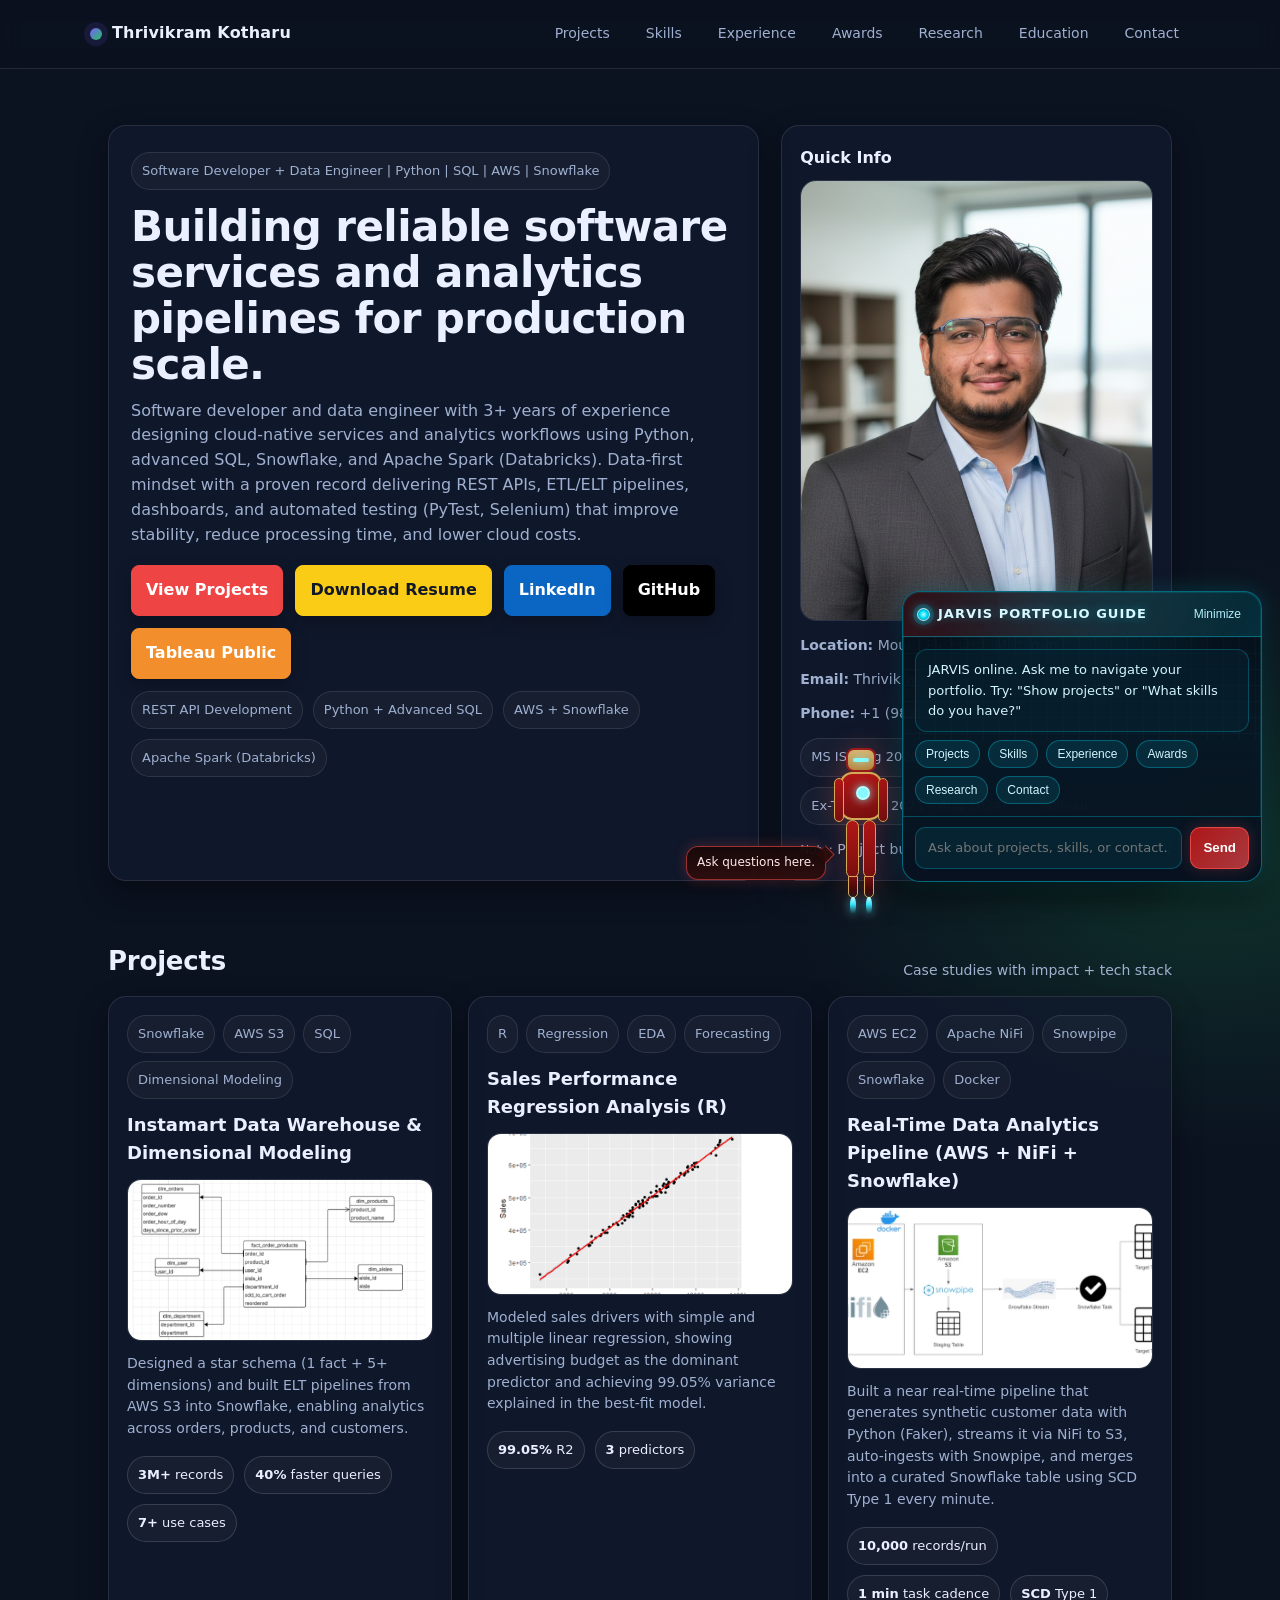
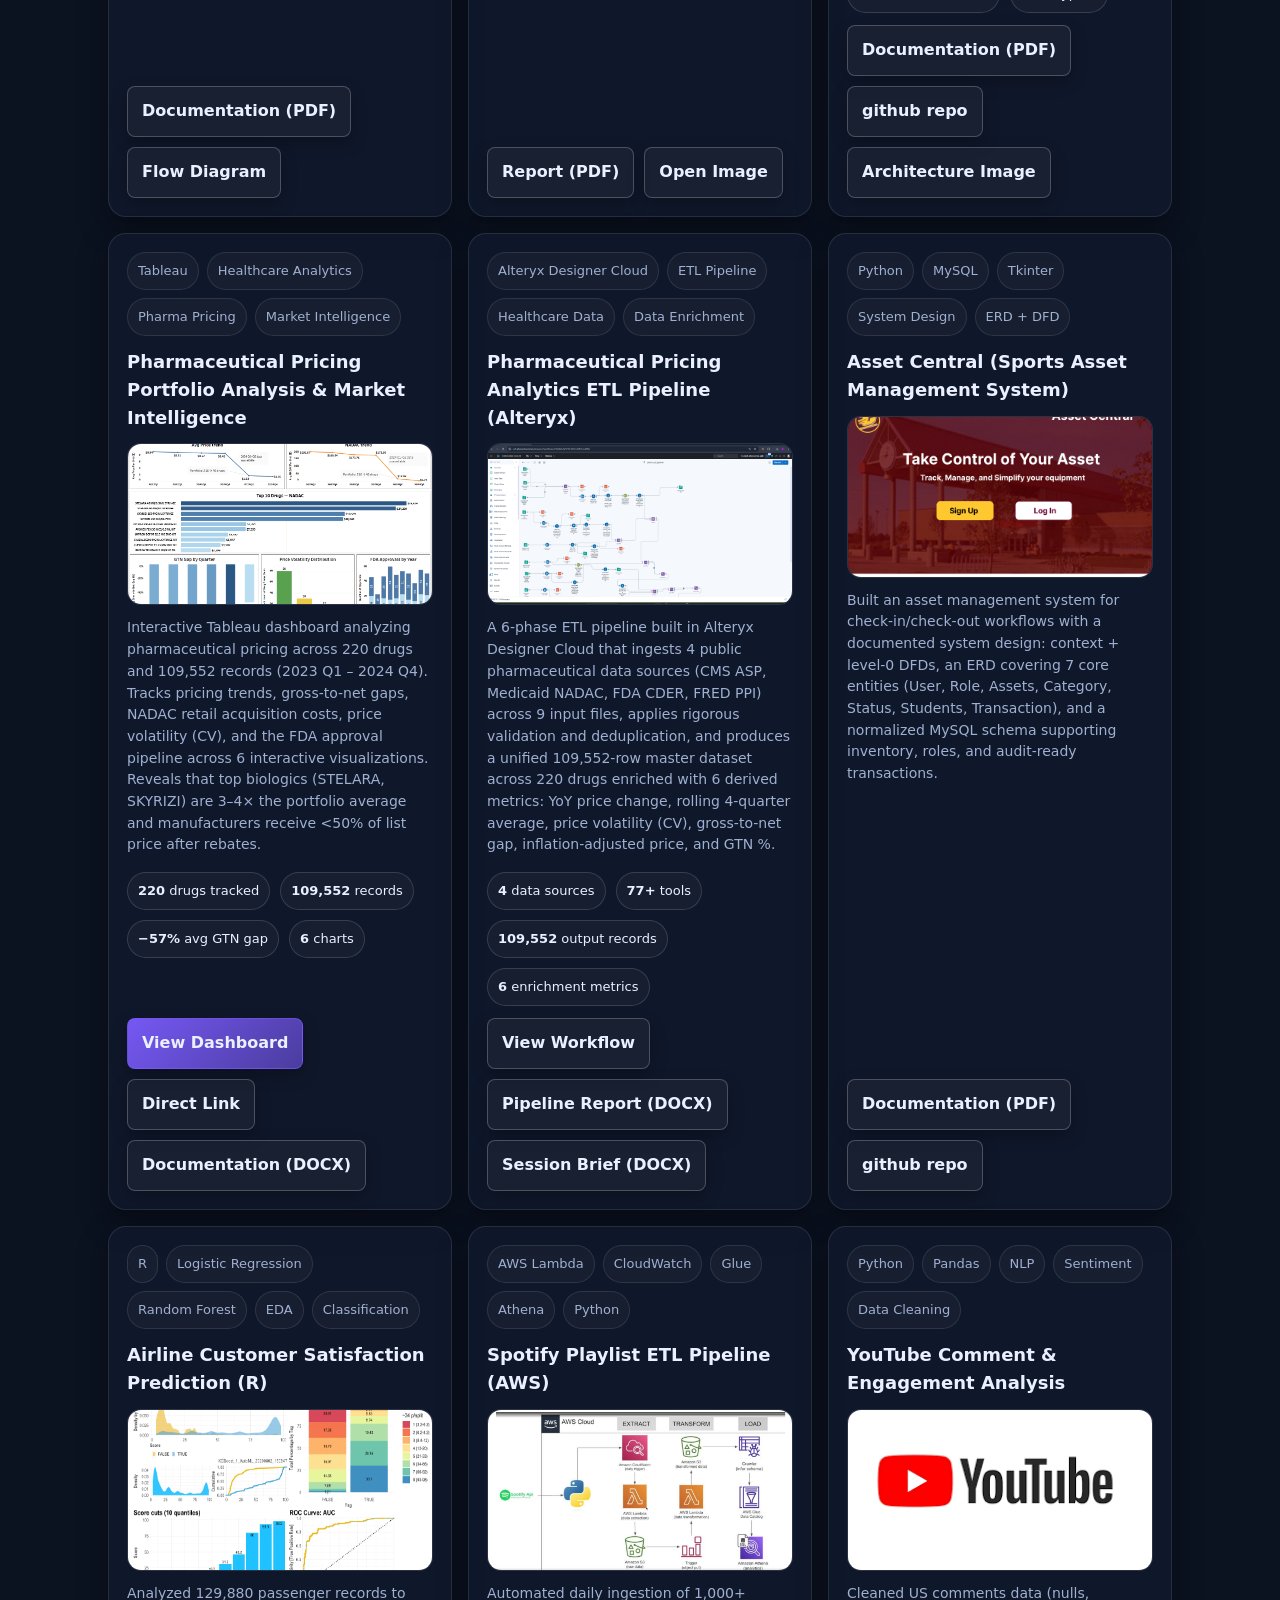
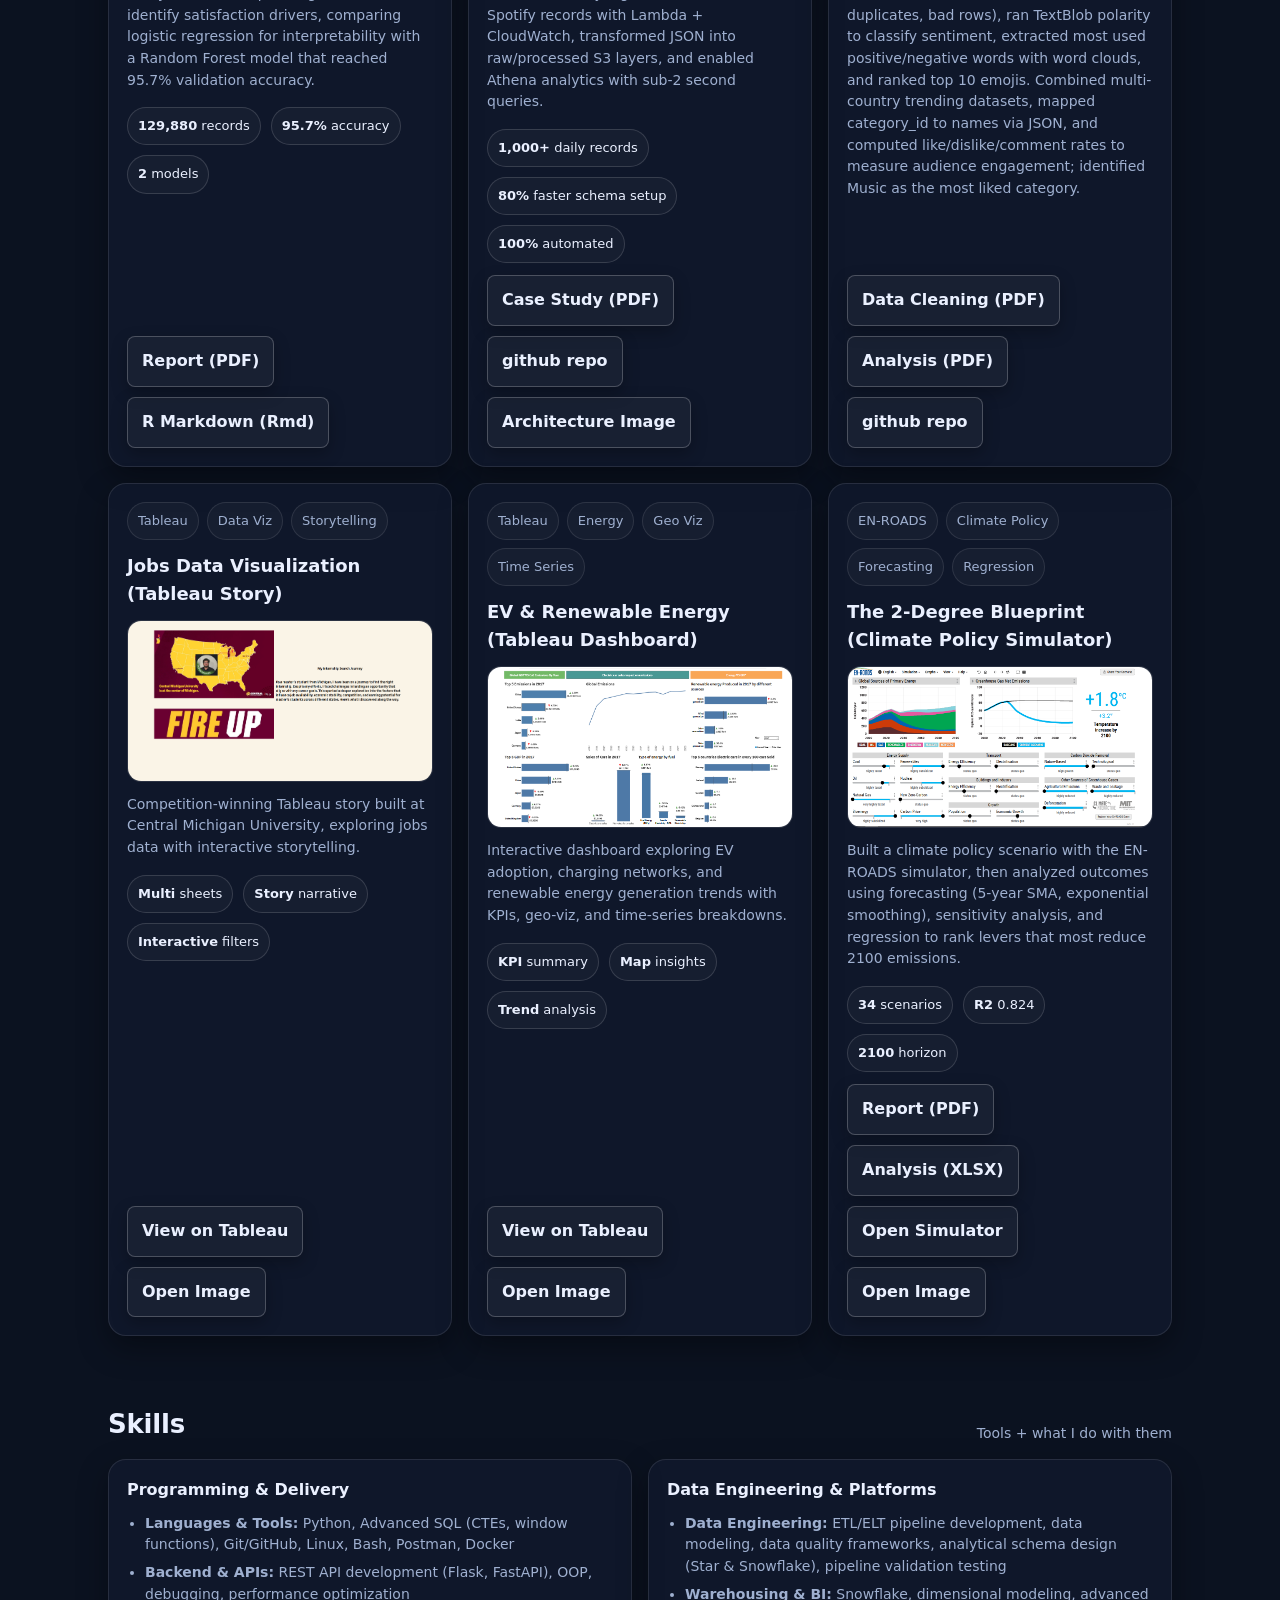
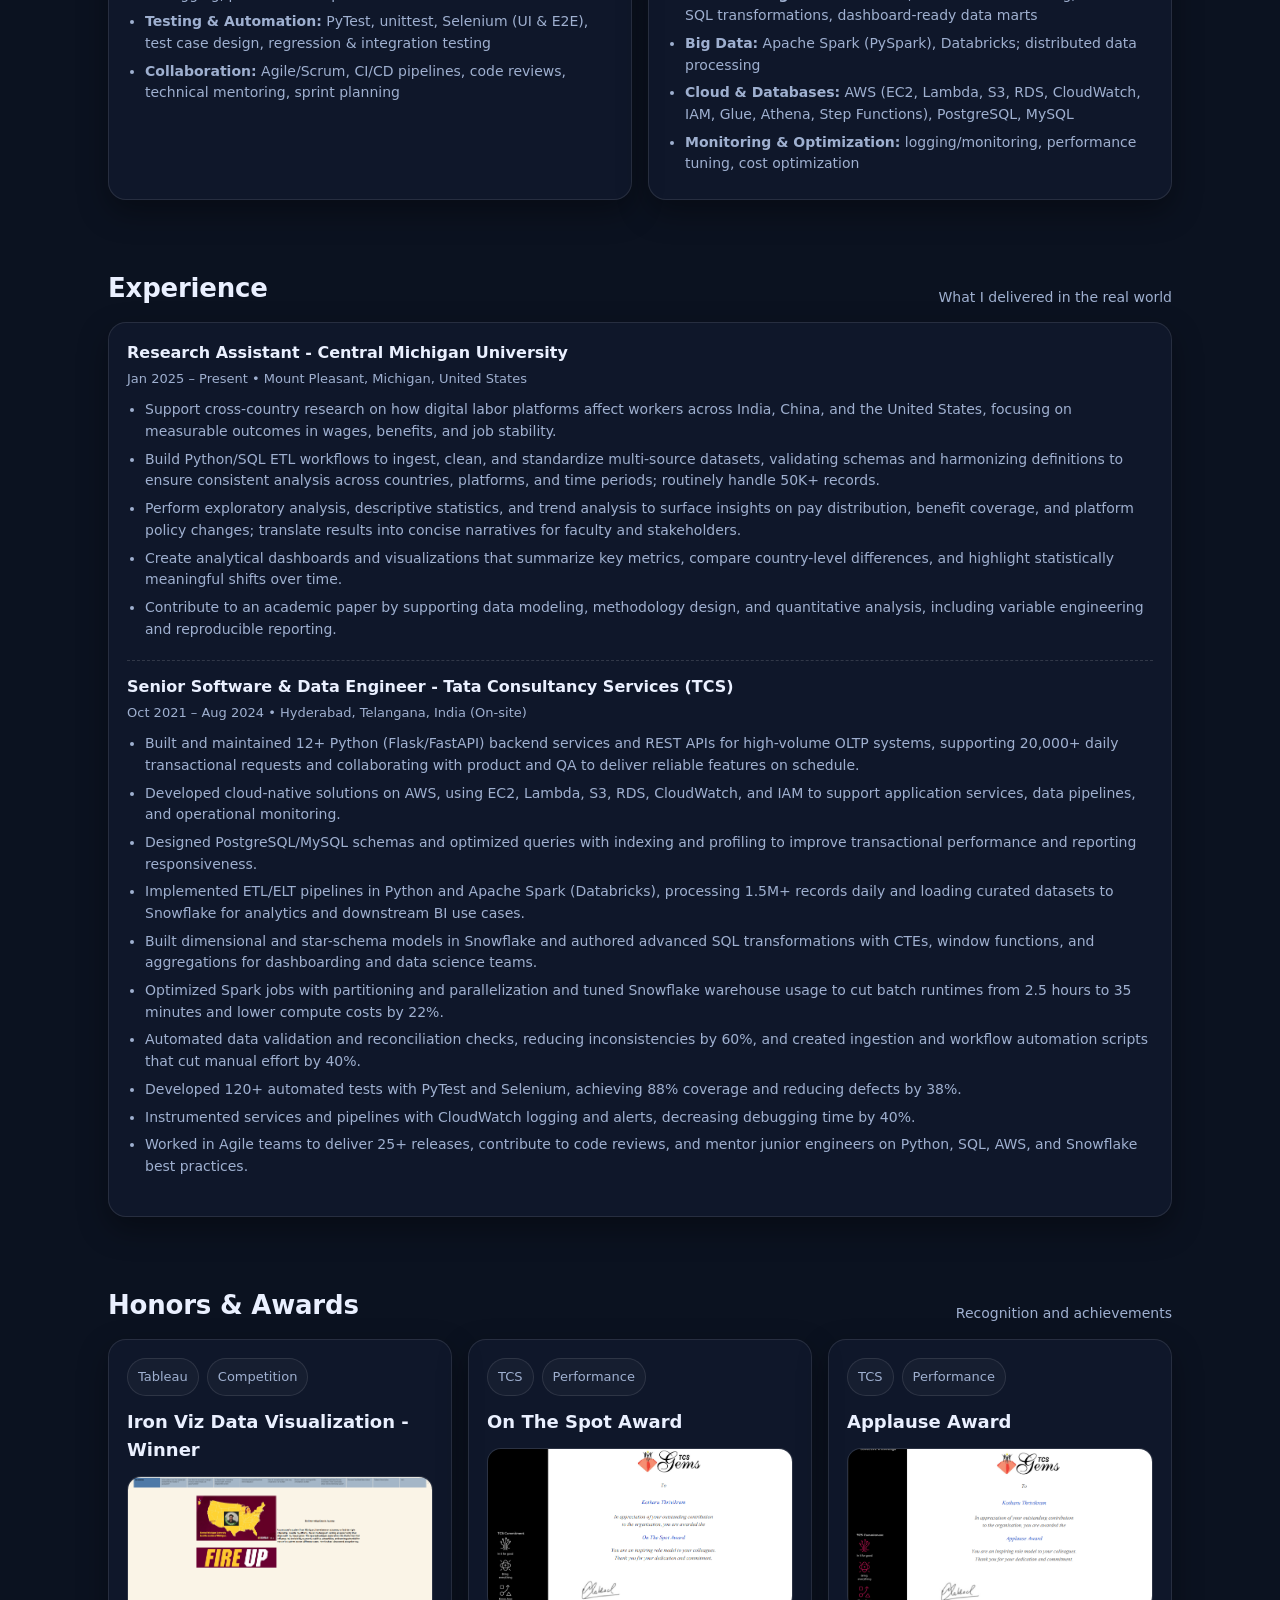
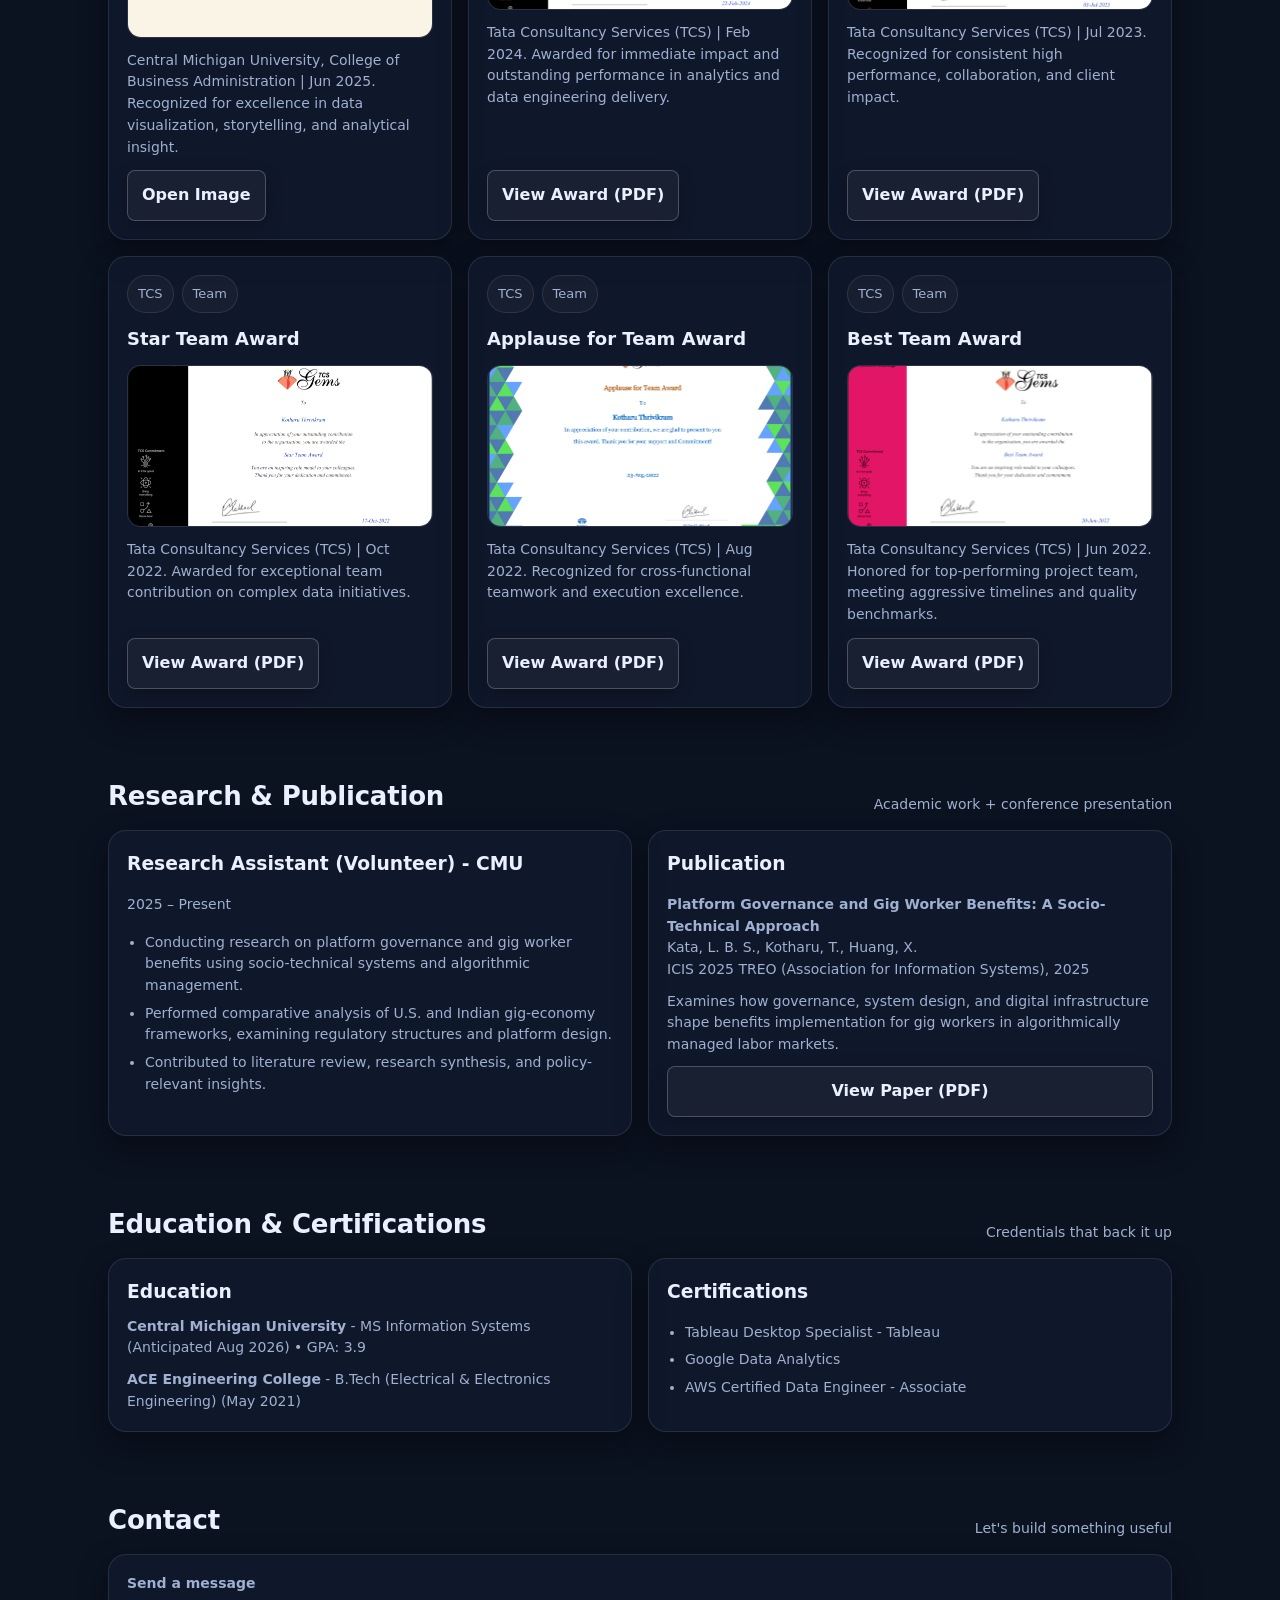
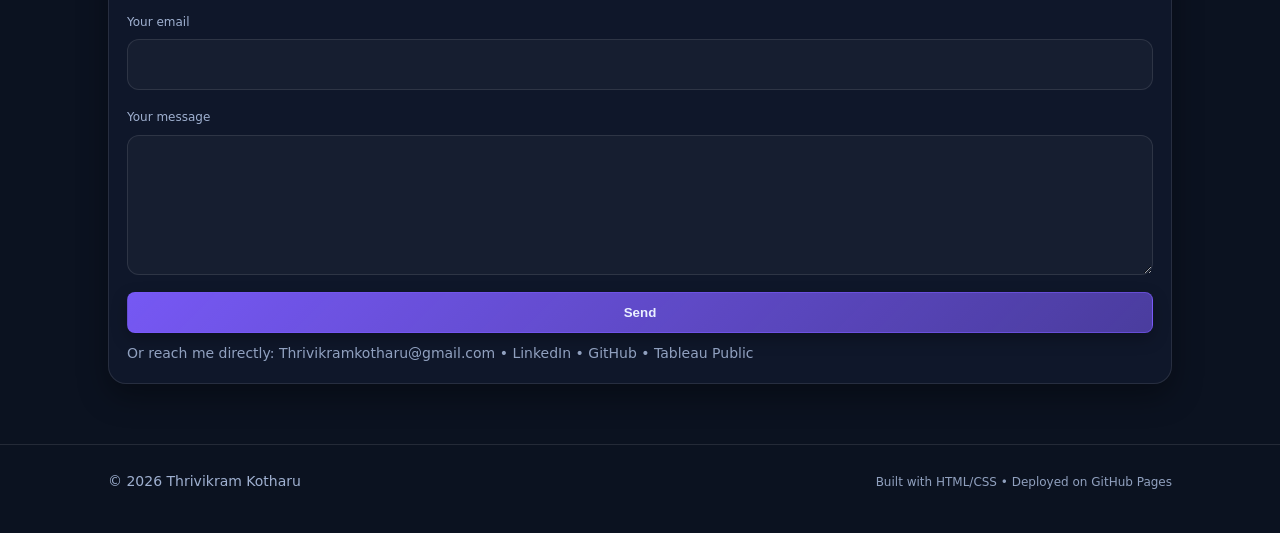
==== commit fcdf31c6: "Fix pharma project cards: image path, doc links, and position - Fix Alteryx ETL image path casing (n" ====
--- a/portfolio.html
+++ b/portfolio.html
@@ -816,6 +816,66 @@
 
         <article class="card proj">
           <div class="meta">
+            <span class="pill">Tableau</span>
+            <span class="pill">Healthcare Analytics</span>
+            <span class="pill">Pharma Pricing</span>
+            <span class="pill">Market Intelligence</span>
+          </div>
+          <h3>Pharmaceutical Pricing Portfolio Analysis &amp; Market Intelligence</h3>
+          <figure>
+            <img src="assets/images/Pharmaceutical%20Pricing%20Portfolio%20Analysis%20%26%20Market%20Intelligence.png" alt="Pharmaceutical Pricing Portfolio Analysis & Market Intelligence dashboard" loading="lazy" />
+          </figure>
+          <p>
+            Interactive Tableau dashboard analyzing pharmaceutical pricing across 220 drugs and 109,552 records (2023 Q1 – 2024 Q4).
+            Tracks pricing trends, gross-to-net gaps, NADAC retail acquisition costs, price volatility (CV), and the FDA approval
+            pipeline across 6 interactive visualizations. Reveals that top biologics (STELARA, SKYRIZI) are 3–4× the portfolio average
+            and manufacturers receive &lt;50% of list price after rebates.
+          </p>
+          <div class="kpi">
+            <span class="pill"><strong>220</strong> drugs tracked</span>
+            <span class="pill"><strong>109,552</strong> records</span>
+            <span class="pill"><strong>−57%</strong> avg GTN gap</span>
+            <span class="pill"><strong>6</strong> charts</span>
+          </div>
+          <div class="actions">
+            <a class="btn primary" href="https://public.tableau.com/views/PharmaceuticalPricingPortfolioAnalysisMarketIntelligence/Dashboard1?:language=en-US&:sid=&:redirect=auth&:display_count=n&:origin=viz_share_link" target="_blank" rel="noopener">View Dashboard</a>
+            <a class="btn" href="https://public.tableau.com/views/PharmaceuticalPricingPortfolioAnalysisMarketIntelligence/Dashboard1" target="_blank" rel="noopener">Direct Link</a>
+            <a class="btn" href="New%20projects/dashboard/pharma_dashboard_documentation_v2.docx" download>Documentation (DOCX)</a>
+          </div>
+        </article>
+
+        <article class="card proj">
+          <div class="meta">
+            <span class="pill">Alteryx Designer Cloud</span>
+            <span class="pill">ETL Pipeline</span>
+            <span class="pill">Healthcare Data</span>
+            <span class="pill">Data Enrichment</span>
+          </div>
+          <h3>Pharmaceutical Pricing Analytics ETL Pipeline (Alteryx)</h3>
+          <figure>
+            <img src="New%20projects/altrex%20etl/ss_full.png" alt="Alteryx ETL pipeline full canvas overview" loading="lazy" />
+          </figure>
+          <p>
+            A 6-phase ETL pipeline built in Alteryx Designer Cloud that ingests 4 public pharmaceutical data sources
+            (CMS ASP, Medicaid NADAC, FDA CDER, FRED PPI) across 9 input files, applies rigorous validation and deduplication,
+            and produces a unified 109,552-row master dataset across 220 drugs enriched with 6 derived metrics:
+            YoY price change, rolling 4-quarter average, price volatility (CV), gross-to-net gap, inflation-adjusted price, and GTN %.
+          </p>
+          <div class="kpi">
+            <span class="pill"><strong>4</strong> data sources</span>
+            <span class="pill"><strong>77+</strong> tools</span>
+            <span class="pill"><strong>109,552</strong> output records</span>
+            <span class="pill"><strong>6</strong> enrichment metrics</span>
+          </div>
+          <div class="actions">
+            <a class="btn" href="https://us1.alteryxcloud.com/designer/workflows/01KMR54W1H8TBTXCGRW1CAX8BD" target="_blank" rel="noopener">View Workflow</a>
+            <a class="btn" href="New%20projects/altrex%20etl/documents/pharma_etl_pipeline_report.docx" download>Pipeline Report (DOCX)</a>
+            <a class="btn" href="New%20projects/altrex%20etl/documents/pharma_project_session_brief.docx" download>Session Brief (DOCX)</a>
+          </div>
+        </article>
+
+        <article class="card proj">
+          <div class="meta">
             <span class="pill">Python</span>
             <span class="pill">MySQL</span>
             <span class="pill">Tkinter</span>
@@ -994,63 +1054,6 @@
           </div>
         </article>
 
-
-        <article class="card proj">
-          <div class="meta">
-            <span class="pill">Tableau</span>
-            <span class="pill">Healthcare Analytics</span>
-            <span class="pill">Pharma Pricing</span>
-            <span class="pill">Market Intelligence</span>
-          </div>
-          <h3>Pharmaceutical Pricing Portfolio Analysis &amp; Market Intelligence</h3>
-          <figure>
-            <img src="assets/images/Pharmaceutical%20Pricing%20Portfolio%20Analysis%20%26%20Market%20Intelligence.png" alt="Pharmaceutical Pricing Portfolio Analysis & Market Intelligence dashboard" loading="lazy" />
-          </figure>
-          <p>
-            Interactive Tableau dashboard analyzing pharmaceutical pricing across 220 drugs and 109,552 records (2023 Q1 – 2024 Q4).
-            Tracks pricing trends, gross-to-net gaps, NADAC retail acquisition costs, price volatility (CV), and the FDA approval
-            pipeline across 6 interactive visualizations. Reveals that top biologics (STELARA, SKYRIZI) are 3–4× the portfolio average
-            and manufacturers receive &lt;50% of list price after rebates.
-          </p>
-          <div class="kpi">
-            <span class="pill"><strong>220</strong> drugs tracked</span>
-            <span class="pill"><strong>109,552</strong> records</span>
-            <span class="pill"><strong>−57%</strong> avg GTN gap</span>
-            <span class="pill"><strong>6</strong> charts</span>
-          </div>
-          <div class="actions">
-            <a class="btn primary" href="https://public.tableau.com/views/PharmaceuticalPricingPortfolioAnalysisMarketIntelligence/Dashboard1?:language=en-US&:sid=&:redirect=auth&:display_count=n&:origin=viz_share_link" target="_blank" rel="noopener">View Dashboard</a>
-            <a class="btn" href="https://public.tableau.com/views/PharmaceuticalPricingPortfolioAnalysisMarketIntelligence/Dashboard1" target="_blank" rel="noopener">Direct Link</a>
-          </div>
-        </article>
-
-        <article class="card proj">
-          <div class="meta">
-            <span class="pill">Alteryx Designer Cloud</span>
-            <span class="pill">ETL Pipeline</span>
-            <span class="pill">Healthcare Data</span>
-            <span class="pill">Data Enrichment</span>
-          </div>
-          <h3>Pharmaceutical Pricing Analytics ETL Pipeline (Alteryx)</h3>
-          <figure>
-            <img src="new%20projects/altrex%20etl/ss_full.png" alt="Alteryx ETL pipeline full canvas overview" loading="lazy" />
-          </figure>
-          <p>
-            A 6-phase ETL pipeline built in Alteryx Designer Cloud that ingests 4 public pharmaceutical data sources
-            (CMS ASP, Medicaid NADAC, FDA CDER, FRED PPI) across 9 input files, applies rigorous validation and deduplication,
-            and produces a unified 109,552-row master dataset across 220 drugs enriched with 6 derived metrics:
-            YoY price change, rolling 4-quarter average, price volatility (CV), gross-to-net gap, inflation-adjusted price, and GTN %.
-          </p>
-          <div class="kpi">
-            <span class="pill"><strong>4</strong> data sources</span>
-            <span class="pill"><strong>77+</strong> tools</span>
-            <span class="pill"><strong>109,552</strong> output records</span>
-            <span class="pill"><strong>6</strong> enrichment metrics</span>
-          </div>
-          <div class="actions">
-            <a class="btn" href="https://us1.alteryxcloud.com/designer/workflows/01KMR54W1H8TBTXCGRW1CAX8BD" target="_blank" rel="noopener">View Workflow</a>
-          </div>
-        </article>
 
       </div>
     </div>
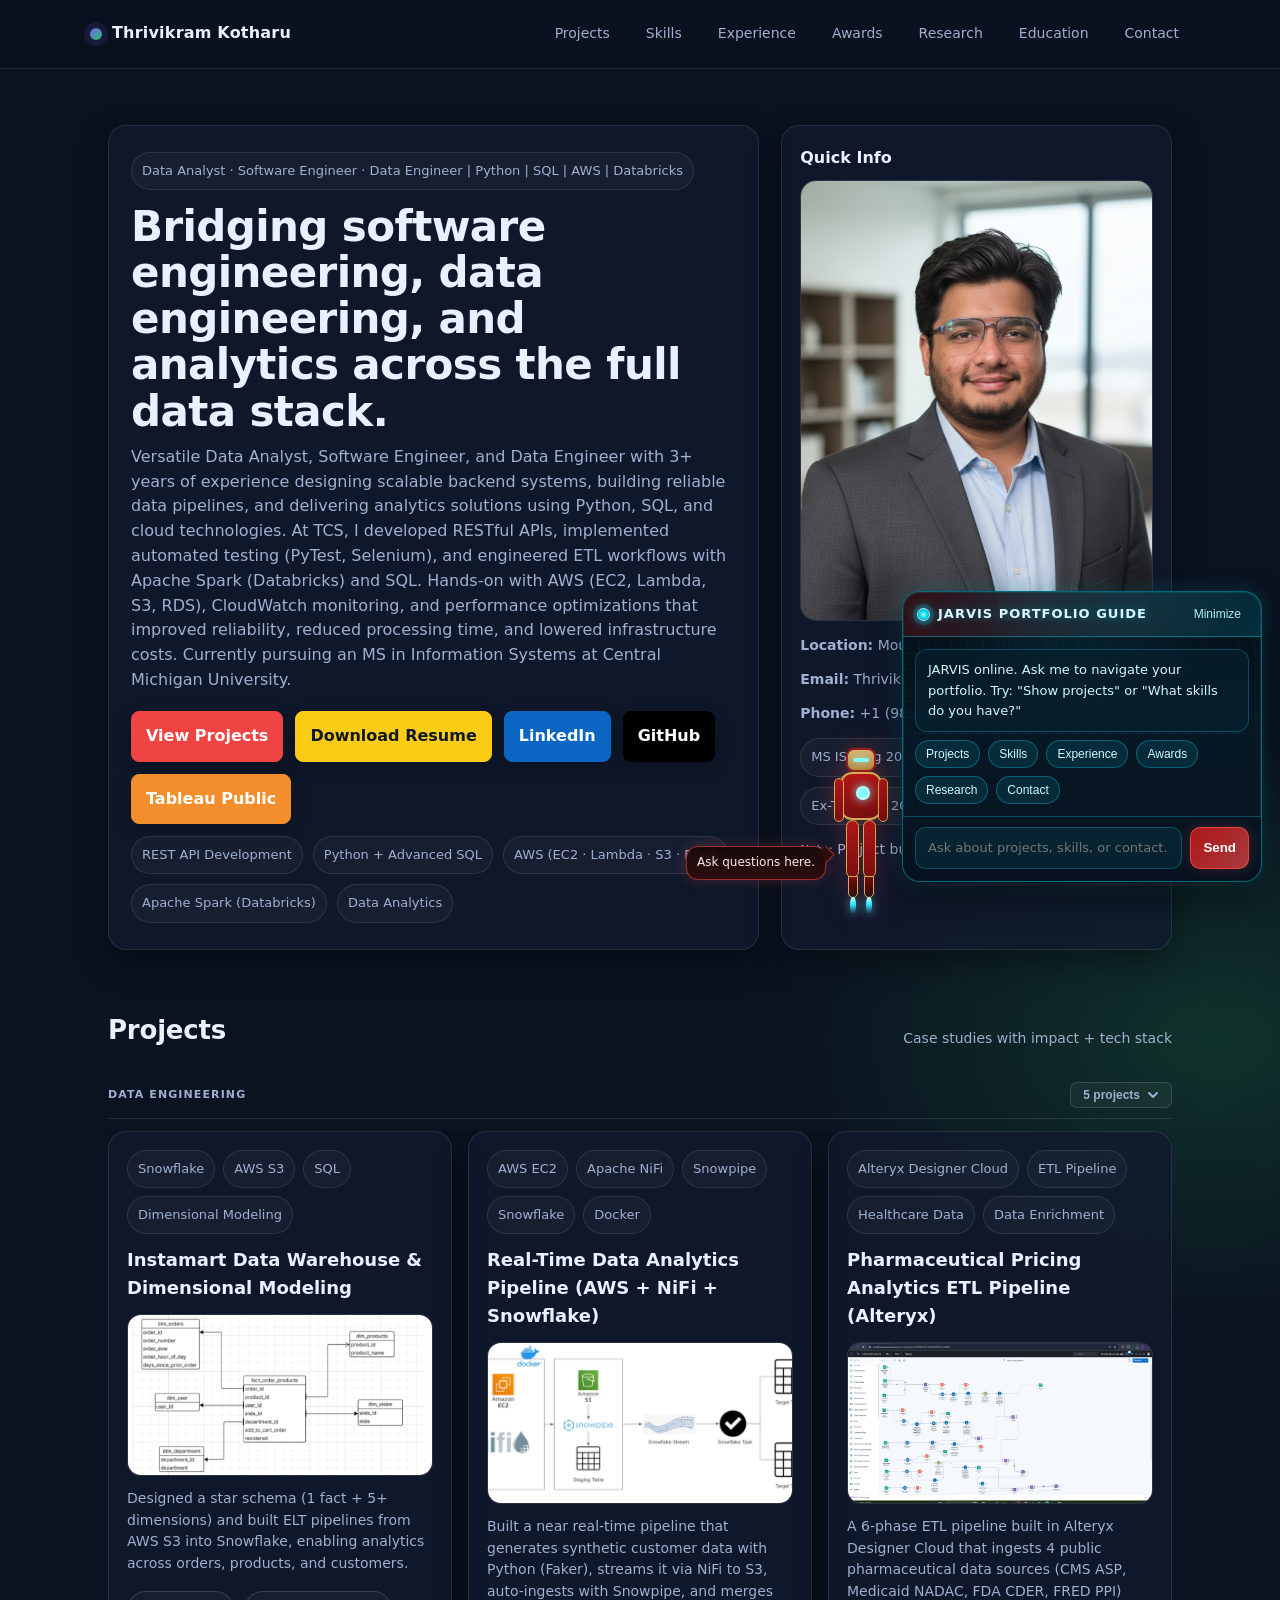
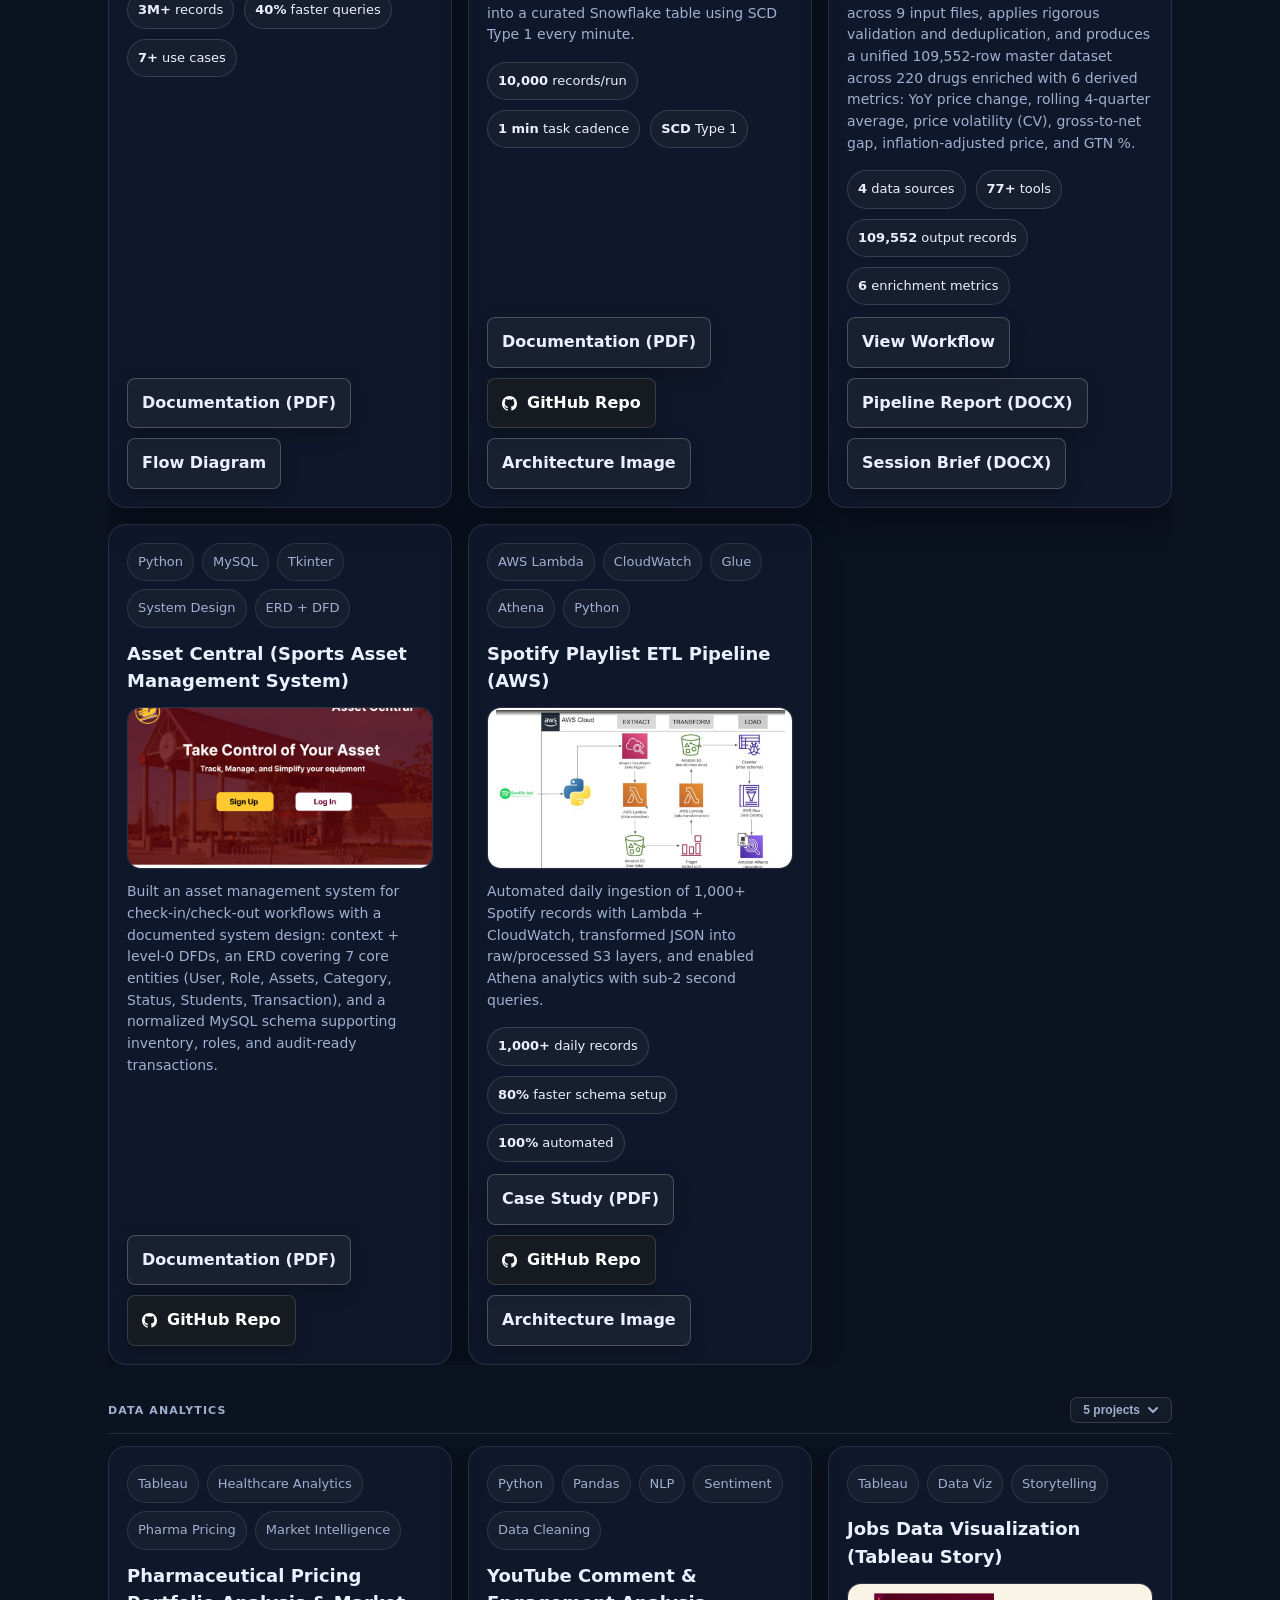
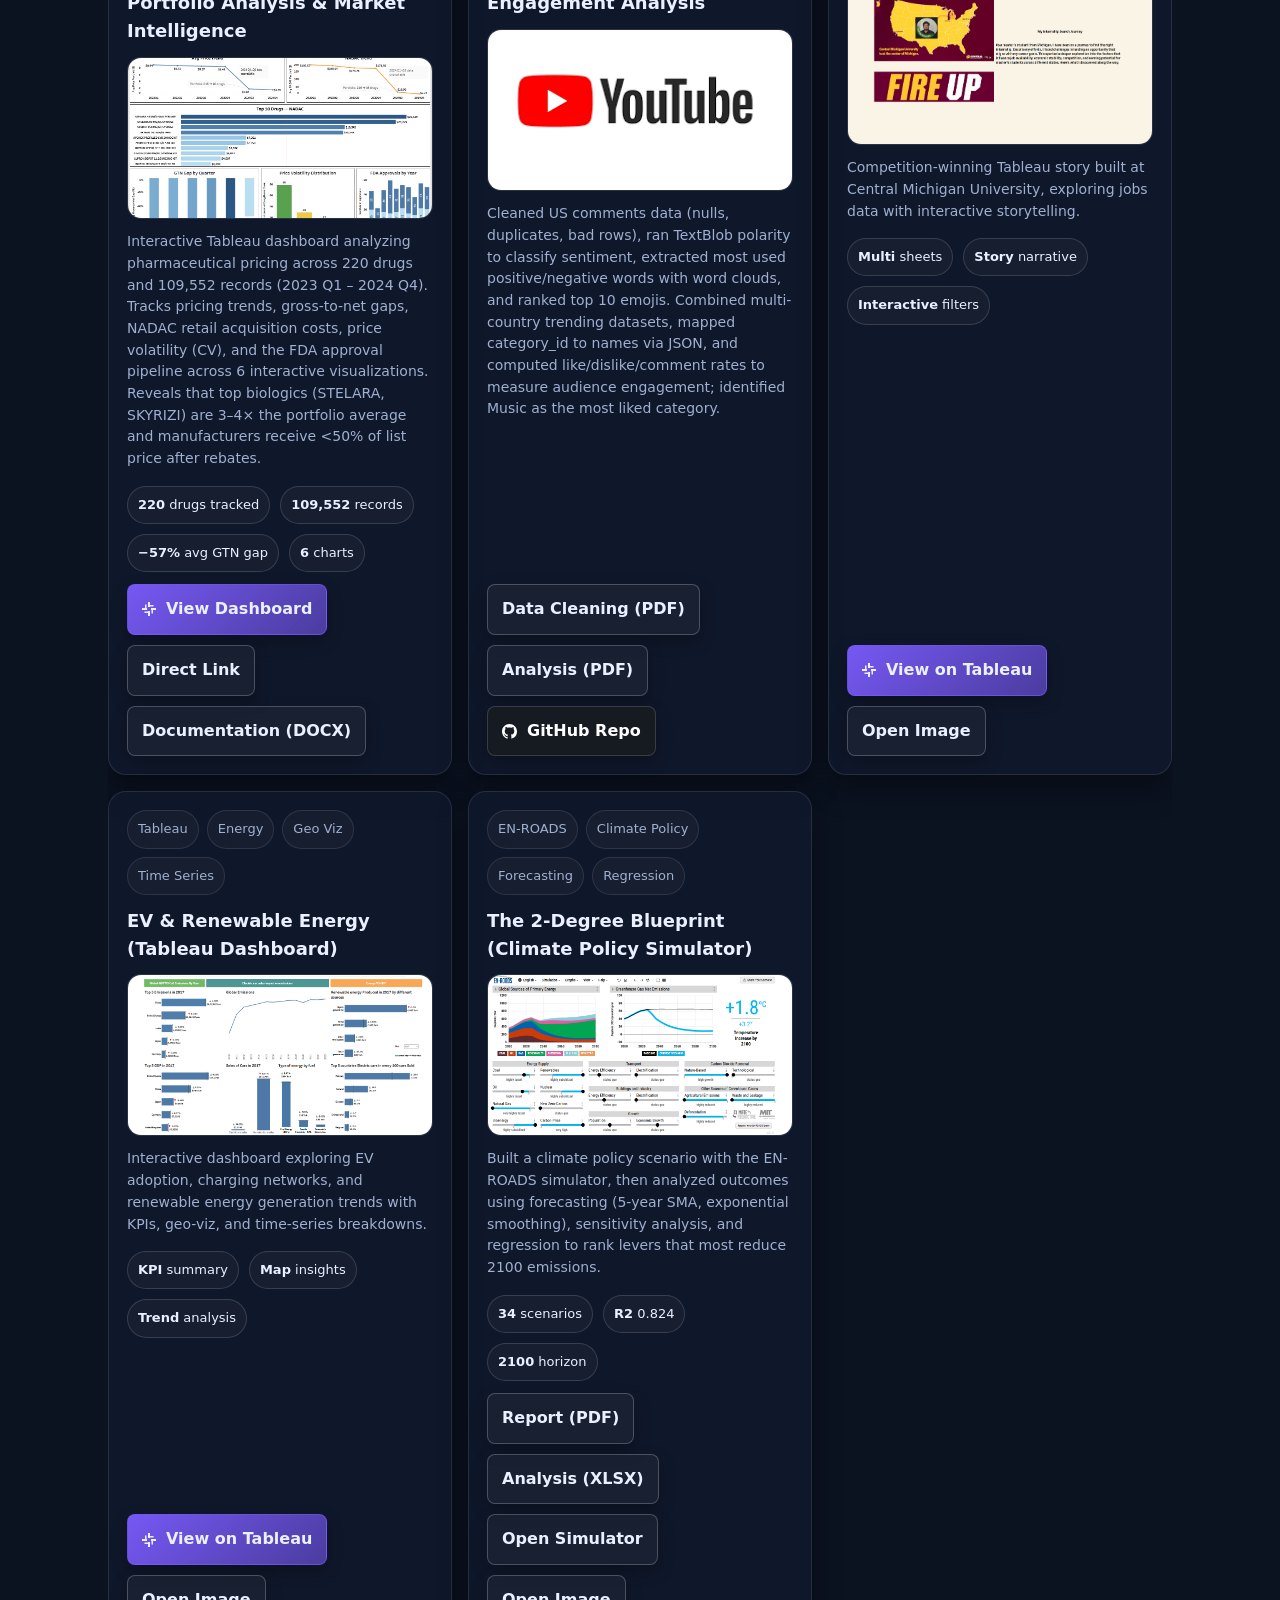
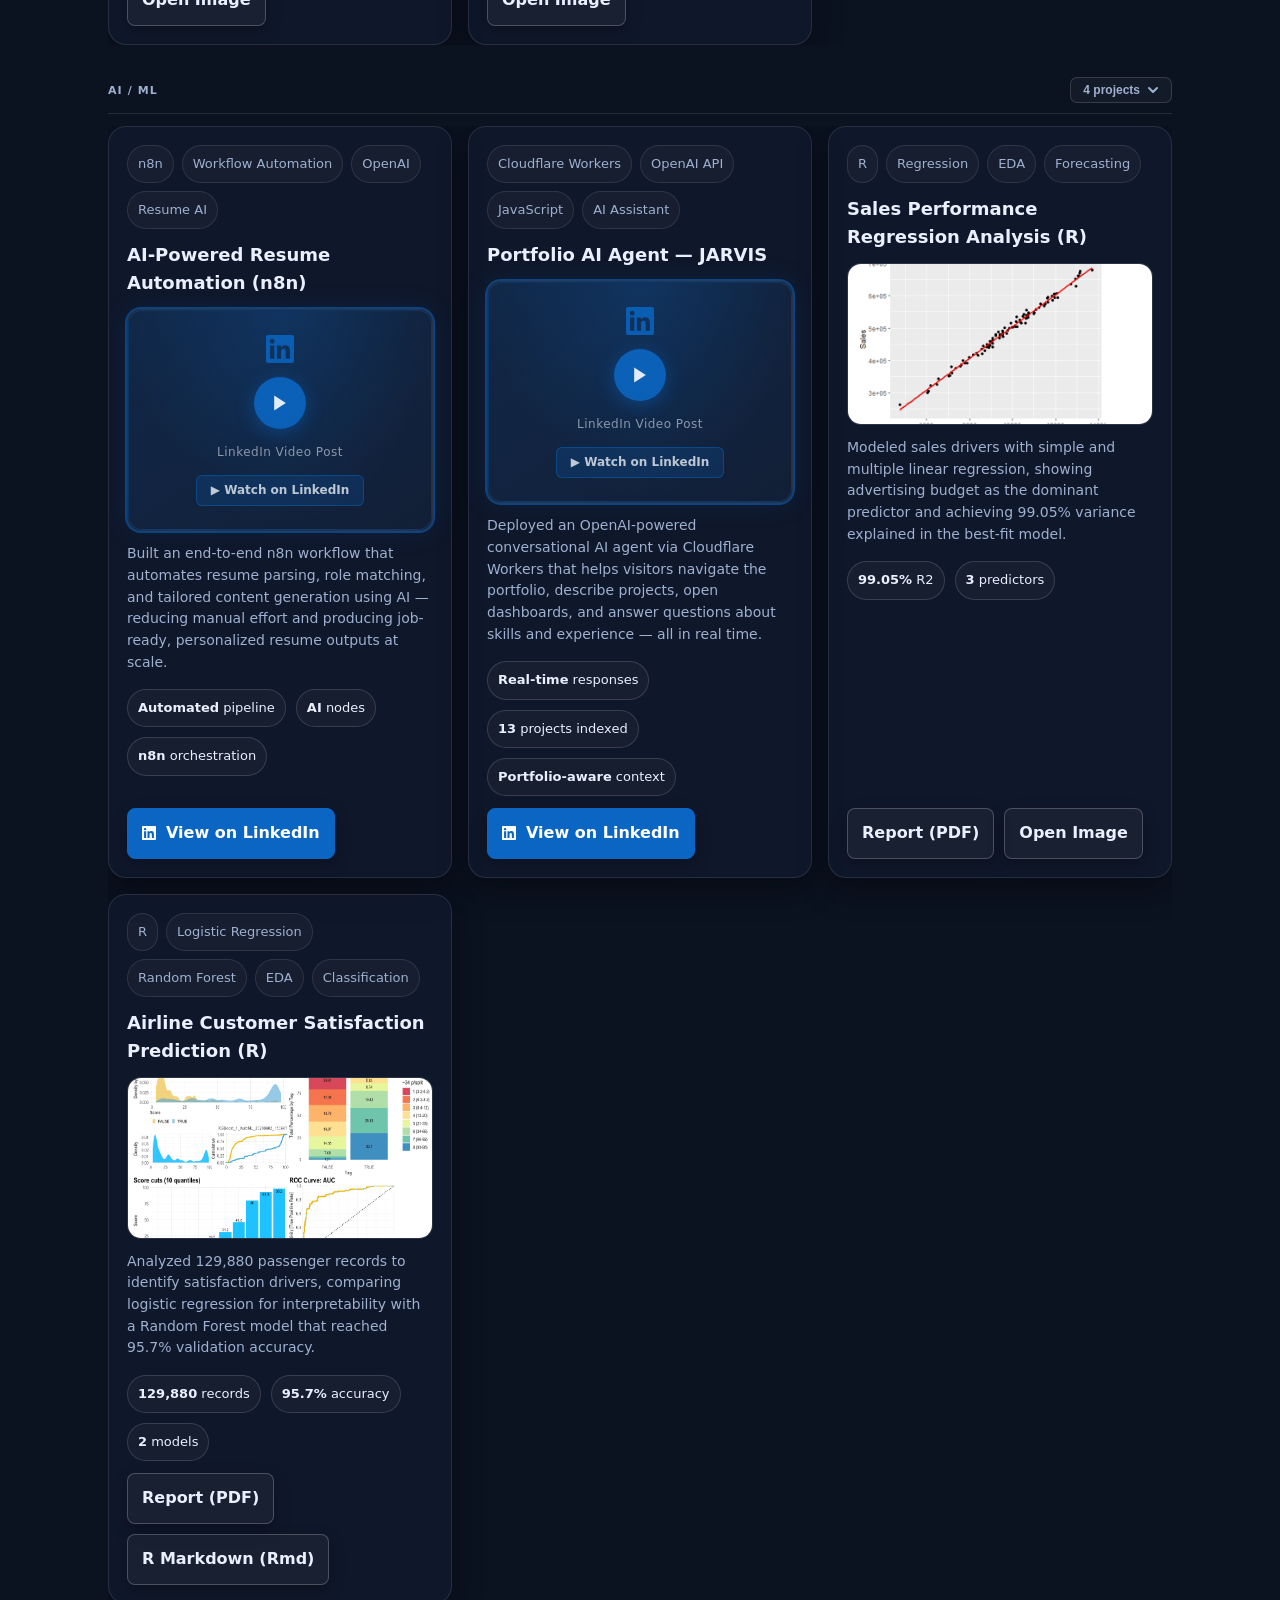
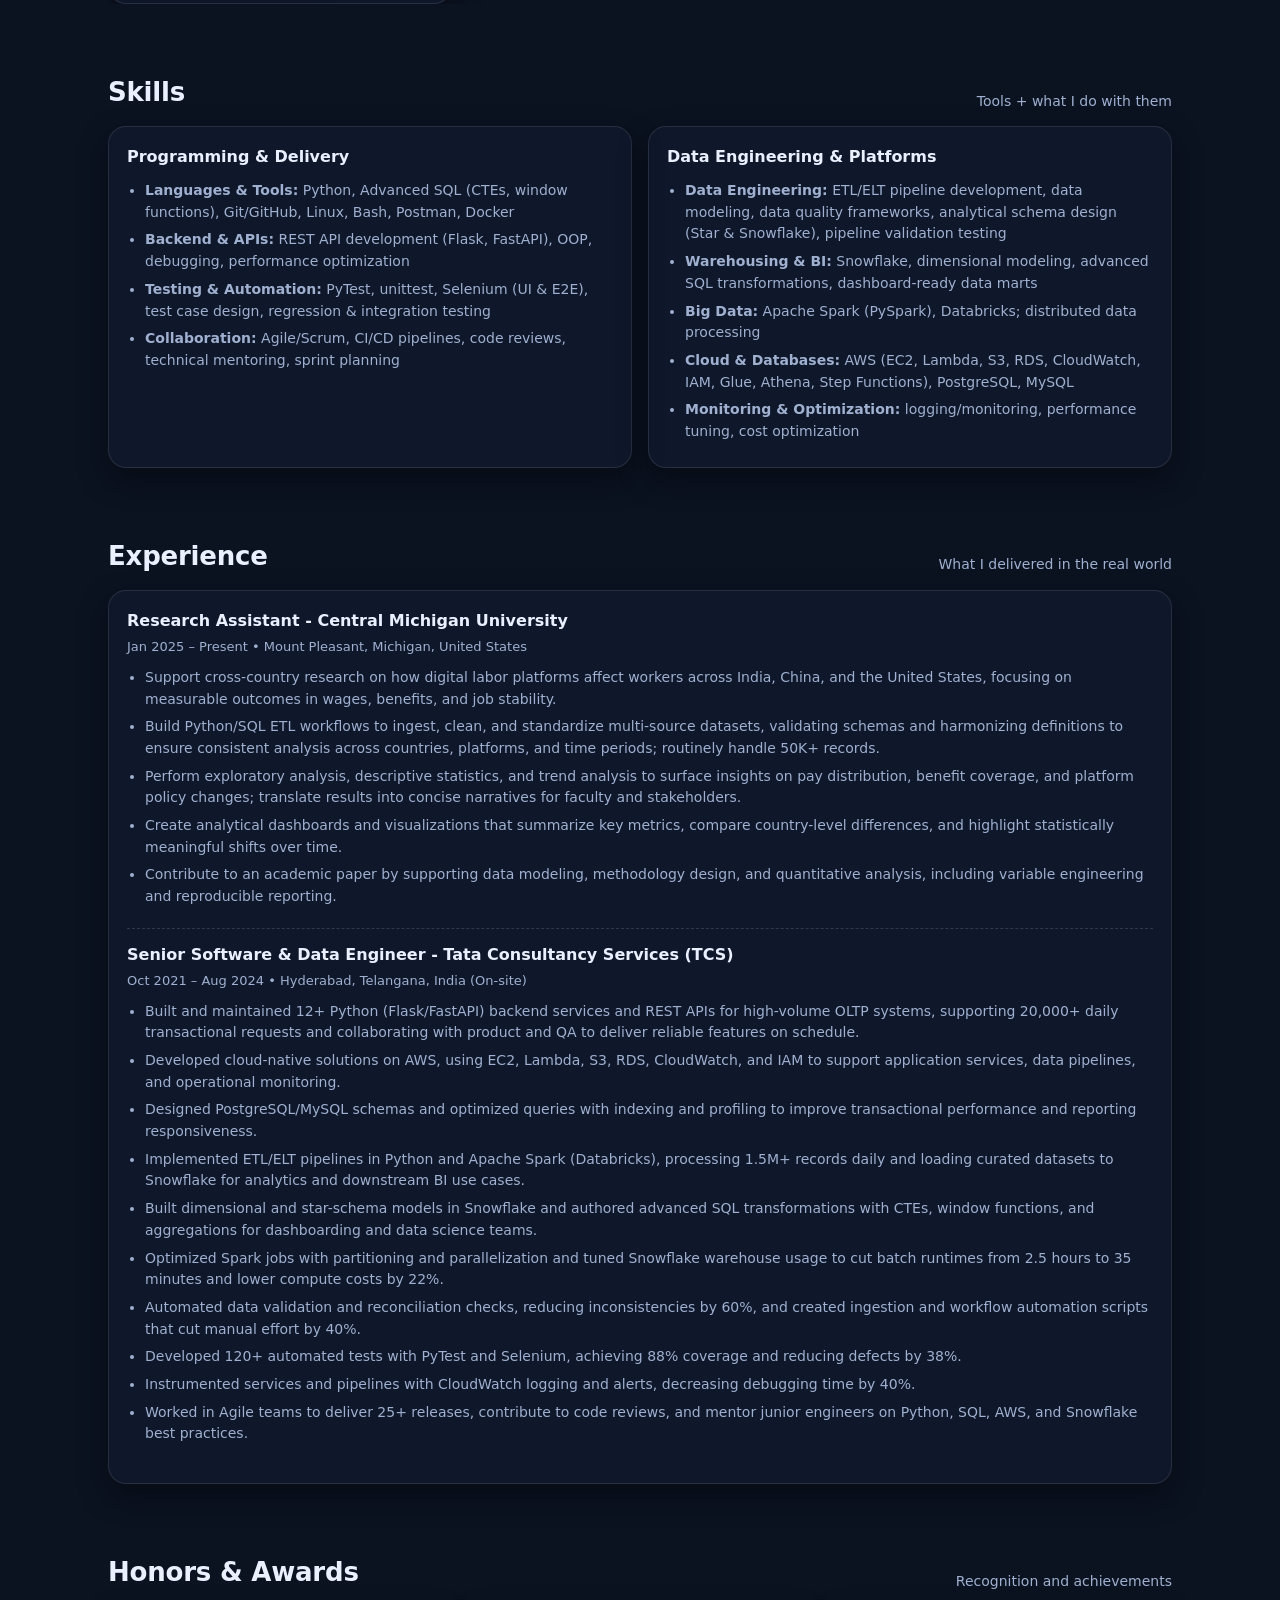
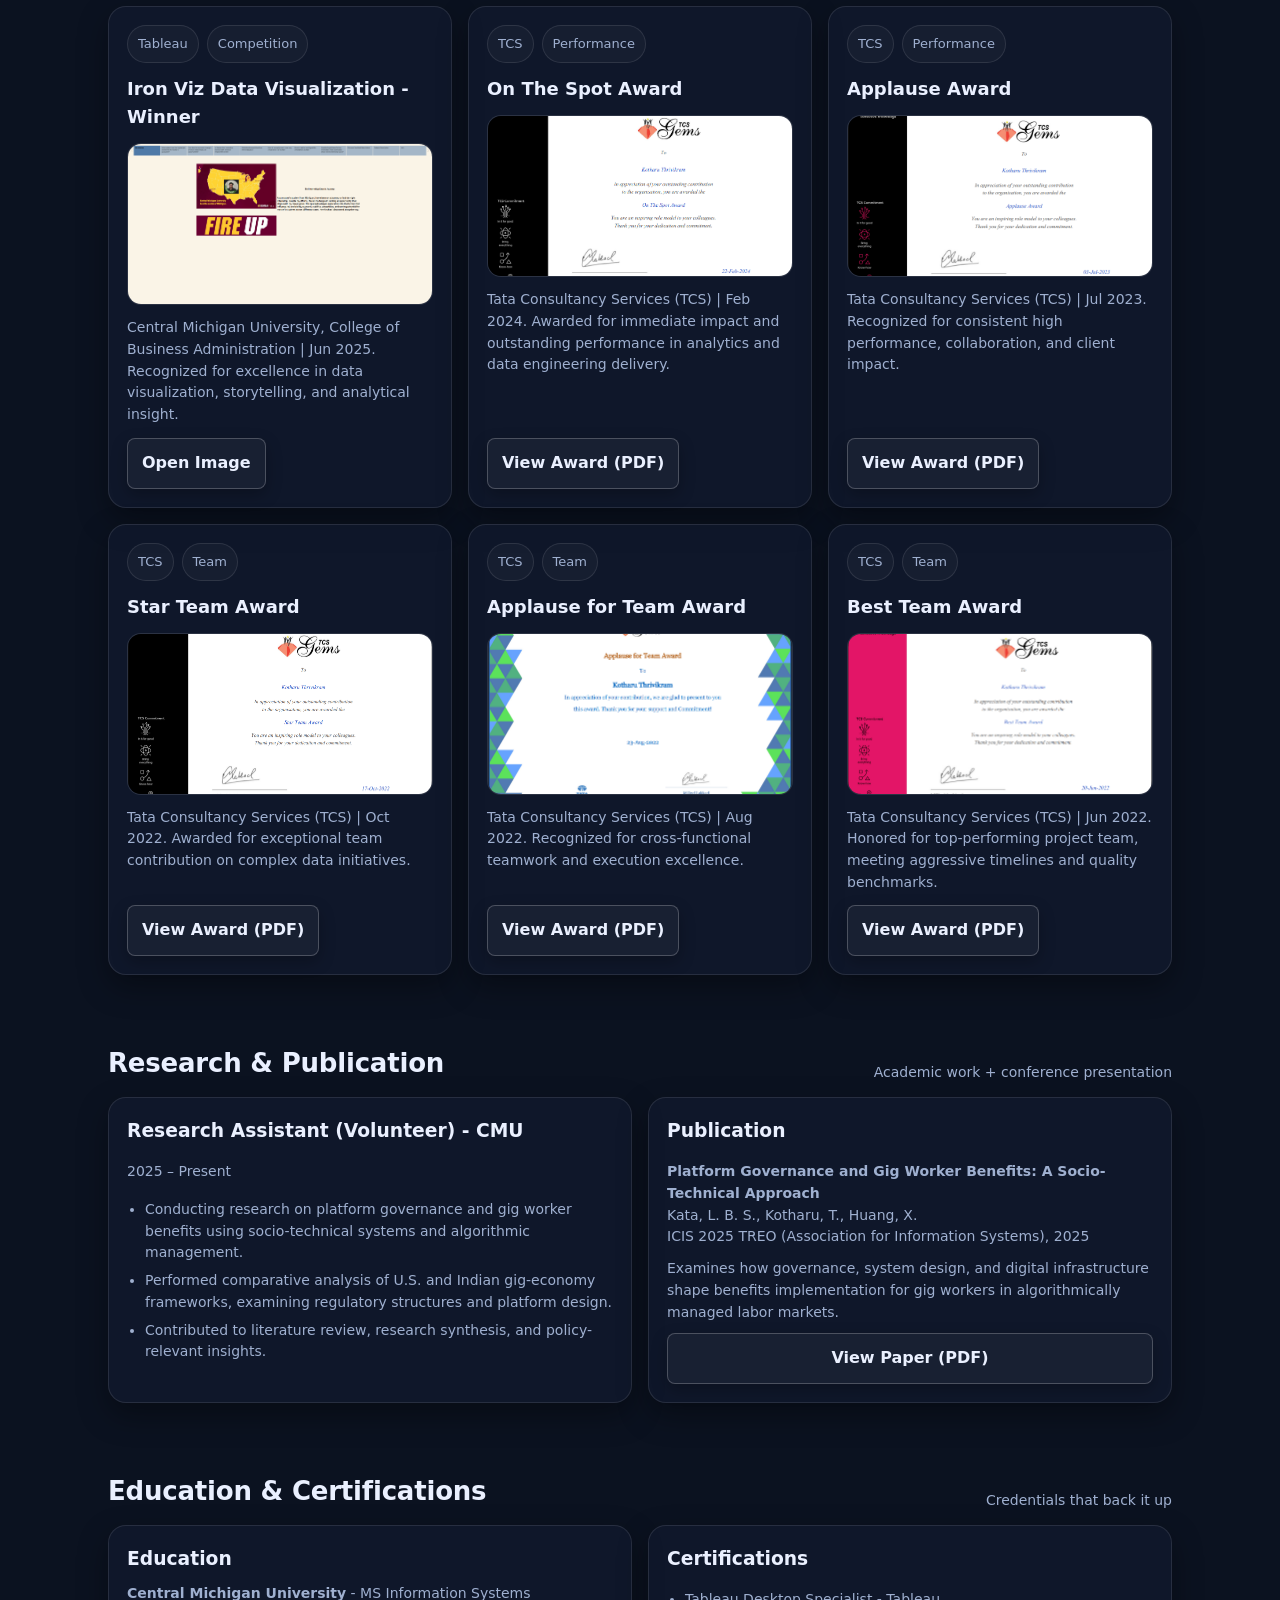
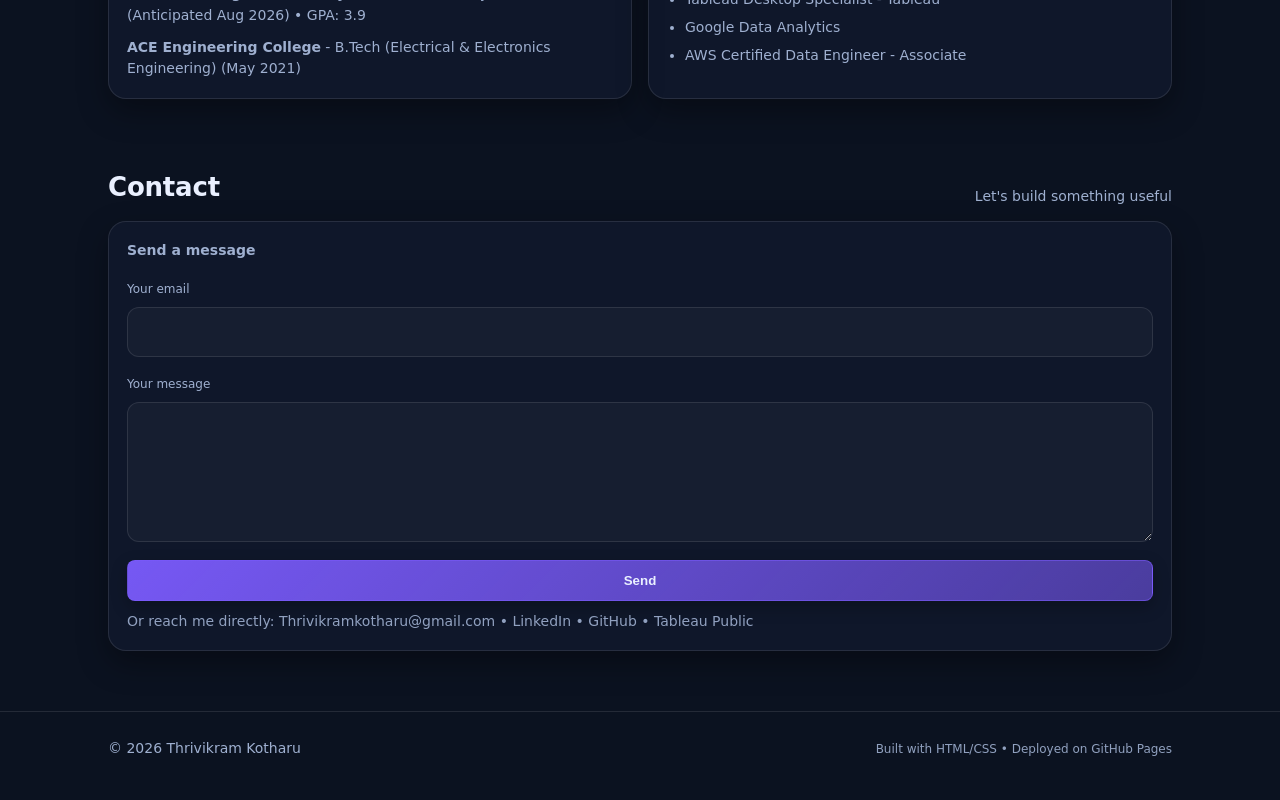
==== commit 19049578: "Categorize projects, add AI/ML section with n8n & JARVIS, fix LinkedIn embeds - Categorize projects " ====
--- a/portfolio.html
+++ b/portfolio.html
@@ -129,6 +129,15 @@
       background: #095aa8;
       border-color: #095aa8;
     }
+    .btn.github{
+      background: #161b22;
+      border-color: rgba(255,255,255,.15);
+      color:#fff;
+    }
+    .btn.github:hover{
+      background: #21262d;
+      border-color: rgba(255,255,255,.28);
+    }
 
     header.hero{padding:56px 0 26px;}
     .hero-grid{
@@ -226,6 +235,79 @@
     .proj .actions{margin-top:auto; display:flex; gap:10px; flex-wrap:wrap;}
     .kpi{display:flex; gap:10px; flex-wrap:wrap; margin-top:4px;}
     .kpi .pill{color:var(--text); border-color: rgba(255,255,255,.14)}
+    .cat-header{
+      display:flex; align-items:center; justify-content:space-between;
+      margin:32px 0 12px; padding-bottom:10px;
+      border-bottom:1px solid var(--border);
+      cursor:pointer; user-select:none;
+    }
+    .cat-header:first-of-type{ margin-top:4px; }
+    .cat-label{
+      font-size:11px; font-weight:700; letter-spacing:.1em; text-transform:uppercase;
+      color:var(--muted); margin:0; padding:0;
+    }
+    .cat-toggle{
+      display:inline-flex; align-items:center; gap:7px;
+      background:rgba(255,255,255,.04); border:1px solid rgba(255,255,255,.14);
+      border-radius:7px; padding:5px 12px; color:var(--muted);
+      font-size:12px; font-weight:600; cursor:pointer;
+      transition:background .15s, border-color .15s, color .15s;
+    }
+    .cat-toggle:hover{ background:rgba(255,255,255,.08); border-color:rgba(255,255,255,.28); color:var(--text); }
+    .cat-toggle .chev{
+      display:flex; align-items:center;
+      transition:transform .38s cubic-bezier(.4,0,.2,1);
+    }
+    .cat-toggle[aria-expanded="false"] .chev{ transform:rotate(-90deg); }
+    .cat-grid-wrap{
+      overflow:hidden;
+      transition:height .42s cubic-bezier(.4,0,.2,1), opacity .3s ease;
+    }
+    /* LinkedIn preview card — replaces iframe (works everywhere) */
+    .li-preview{
+      width:100%; height:220px;
+      display:flex; flex-direction:column; align-items:center; justify-content:center; gap:14px;
+      background:linear-gradient(145deg,rgba(10,102,194,.18) 0%,rgba(10,102,194,.06) 100%);
+      border-radius:14px;
+      border:1px solid rgba(10,102,194,.28);
+      text-decoration:none; color:inherit;
+      cursor:pointer;
+      transition:background .2s, border-color .2s, transform .18s;
+      position:relative; overflow:hidden;
+    }
+    .li-preview::before{
+      content:'';
+      position:absolute; inset:0;
+      background:radial-gradient(ellipse at 50% 0%,rgba(10,102,194,.22) 0%,transparent 70%);
+      pointer-events:none;
+    }
+    .li-preview:hover{ background:linear-gradient(145deg,rgba(10,102,194,.28) 0%,rgba(10,102,194,.10) 100%); border-color:rgba(10,102,194,.55); transform:translateY(-2px); }
+    .li-preview .li-logo{ opacity:.85; }
+    .li-preview .li-play-btn{
+      width:52px; height:52px; border-radius:50%;
+      background:rgba(10,102,194,.9);
+      display:flex; align-items:center; justify-content:center;
+      box-shadow:0 4px 18px rgba(10,102,194,.45);
+      transition:transform .18s, box-shadow .18s;
+    }
+    .li-preview:hover .li-play-btn{ transform:scale(1.1); box-shadow:0 6px 24px rgba(10,102,194,.65); }
+    .li-preview .li-label{ font-size:12px; color:rgba(255,255,255,.55); letter-spacing:.04em; }
+    .li-preview .li-cta{
+      font-size:12px; font-weight:700; color:rgba(255,255,255,.75);
+      border:1px solid rgba(10,102,194,.45); border-radius:6px;
+      padding:5px 14px; background:rgba(10,102,194,.2);
+      transition:background .15s, color .15s;
+    }
+    .li-preview:hover .li-cta{ background:rgba(10,102,194,.5); color:#fff; }
+    @keyframes li-pulse-ring{
+      0%  { box-shadow:0 0 0 0 rgba(10,102,194,.55); }
+      70% { box-shadow:0 0 0 12px rgba(10,102,194,0); }
+      100%{ box-shadow:0 0 0 0 rgba(10,102,194,0); }
+    }
+    .li-card.li-inview figure{
+      box-shadow:0 0 0 2px rgba(10,102,194,.55), 0 0 28px rgba(10,102,194,.15);
+      transition:box-shadow .4s ease;
+    }
 
     .skills{padding:18px;}
     .skills h3{margin:0 0 10px; font-size:16px;}
@@ -678,12 +760,14 @@
   <header class="hero">
     <div class="wrap hero-grid">
       <div class="card hero-card">
-        <div class="tag">Software Developer + Data Engineer | Python | SQL | AWS | Snowflake</div>
-        <h1 class="h1">Building reliable software services and analytics pipelines for production scale.</h1>
+        <div class="tag">Data Analyst &middot; Software Engineer &middot; Data Engineer | Python | SQL | AWS | Databricks</div>
+        <h1 class="h1">Bridging software engineering, data engineering, and analytics across the full data stack.</h1>
         <p class="sub">
-          Software developer and data engineer with 3+ years of experience designing cloud-native services and analytics workflows using
-          Python, advanced SQL, Snowflake, and Apache Spark (Databricks). Data-first mindset with a proven record delivering REST APIs,
-          ETL/ELT pipelines, dashboards, and automated testing (PyTest, Selenium) that improve stability, reduce processing time, and lower cloud costs.
+          Versatile Data Analyst, Software Engineer, and Data Engineer with 3+ years of experience designing scalable backend systems,
+          building reliable data pipelines, and delivering analytics solutions using Python, SQL, and cloud technologies. At TCS, I developed
+          RESTful APIs, implemented automated testing (PyTest, Selenium), and engineered ETL workflows with Apache Spark (Databricks) and SQL.
+          Hands-on with AWS (EC2, Lambda, S3, RDS), CloudWatch monitoring, and performance optimizations that improved reliability, reduced
+          processing time, and lowered infrastructure costs. Currently pursuing an MS in Information Systems at Central Michigan University.
         </p>
 
         <div class="cta">
@@ -697,8 +781,9 @@
         <div class="pillrow" aria-label="Highlights">
           <span class="pill">REST API Development</span>
           <span class="pill">Python + Advanced SQL</span>
-          <span class="pill">AWS + Snowflake</span>
+          <span class="pill">AWS (EC2 &middot; Lambda &middot; S3 &middot; RDS)</span>
           <span class="pill">Apache Spark (Databricks)</span>
+          <span class="pill">Data Analytics</span>
         </div>
       </div>
 
@@ -734,7 +819,17 @@
         <span>Case studies with impact + tech stack</span>
       </div>
 
+      <!-- ── Data Engineering ─────────────────────────────────────────── -->
+      <div class="cat-header" id="cat-de" onclick="toggleCat(this)">
+        <span class="cat-label">Data Engineering</span>
+        <button class="cat-toggle" aria-expanded="true" tabindex="-1">
+          <span class="cat-count">5 projects</span>
+          <span class="chev"><svg width="12" height="12" viewBox="0 0 12 12" fill="none" stroke="currentColor" stroke-width="2" stroke-linecap="round" stroke-linejoin="round" aria-hidden="true"><polyline points="2,4 6,8 10,4"/></svg></span>
+        </button>
+      </div>
+      <div class="cat-grid-wrap" id="wrap-de">
       <div class="grid-3">
+
         <article class="card proj">
           <div class="meta">
             <span class="pill">Snowflake</span>
@@ -758,31 +853,6 @@
           <div class="actions">
             <a class="btn" href="docs/Dimensional%20Modeling%20using%20snowflake%2Bs3.pdf" download>Documentation (PDF)</a>
             <a class="btn" href="assets/images/dimentional%20modeling%20flow.png" target="_blank" rel="noopener">Flow Diagram</a>
-          </div>
-        </article>
-
-        <article class="card proj">
-          <div class="meta">
-            <span class="pill">R</span>
-            <span class="pill">Regression</span>
-            <span class="pill">EDA</span>
-            <span class="pill">Forecasting</span>
-          </div>
-          <h3>Sales Performance Regression Analysis (R)</h3>
-          <figure>
-            <img src="assets/images/regression.PNG" alt="Sales performance regression analysis" loading="lazy" />
-          </figure>
-          <p>
-            Modeled sales drivers with simple and multiple linear regression, showing advertising budget as the dominant predictor
-            and achieving 99.05% variance explained in the best-fit model.
-          </p>
-          <div class="kpi">
-            <span class="pill"><strong>99.05%</strong> R2</span>
-            <span class="pill"><strong>3</strong> predictors</span>
-          </div>
-          <div class="actions">
-            <a class="btn" href="docs/Regression%20(1).pdf" download>Report (PDF)</a>
-            <a class="btn" href="assets/images/regression.PNG" target="_blank" rel="noopener">Open Image</a>
           </div>
         </article>
 
@@ -809,10 +879,105 @@
           </div>
           <div class="actions">
             <a class="btn" href="docs/Real-Time%20Data%20Streming%20using%20Apache%20Nifi%5EJ%20AWS%5EJ%20Snowpipe%5EJ%20Stream%20%5E0%20Task.pdf" download>Documentation (PDF)</a>
-            <a class="btn" href="https://github.com/Thrivikram-Kotharu/Real-Time-Data-Analytics-Pipeline-using-AWS-Apache-NiFi-and-Snowflake" target="_blank" rel="noopener">github repo</a>
+            <a class="btn github" href="https://github.com/Thrivikram-Kotharu/Real-Time-Data-Analytics-Pipeline-using-AWS-Apache-NiFi-and-Snowflake" target="_blank" rel="noopener"><svg width="15" height="15" viewBox="0 0 16 16" fill="currentColor" aria-hidden="true" style="flex-shrink:0"><path d="M8 0C3.58 0 0 3.58 0 8c0 3.54 2.29 6.53 5.47 7.59.4.07.55-.17.55-.38 0-.19-.01-.82-.01-1.49-2.01.37-2.53-.49-2.69-.94-.09-.23-.48-.94-.82-1.13-.28-.15-.68-.52-.01-.53.63-.01 1.08.58 1.23.82.72 1.21 1.87.87 2.33.66.07-.52.28-.87.51-1.07-1.78-.2-3.64-.89-3.64-3.95 0-.87.31-1.59.82-2.15-.08-.2-.36-1.02.08-2.12 0 0 .67-.21 2.2.82.64-.18 1.32-.27 2-.27.68 0 1.36.09 2 .27 1.53-1.04 2.2-.82 2.2-.82.44 1.1.16 1.92.08 2.12.51.56.82 1.27.82 2.15 0 3.07-1.87 3.75-3.65 3.95.29.25.54.73.54 1.48 0 1.07-.01 1.93-.01 2.2 0 .21.15.46.55.38A8.013 8.013 0 0016 8c0-4.42-3.58-8-8-8z"/></svg>GitHub Repo</a>
             <a class="btn" href="assets/images/architecture.PNG" target="_blank" rel="noopener">Architecture Image</a>
           </div>
         </article>
+
+        <article class="card proj">
+          <div class="meta">
+            <span class="pill">Alteryx Designer Cloud</span>
+            <span class="pill">ETL Pipeline</span>
+            <span class="pill">Healthcare Data</span>
+            <span class="pill">Data Enrichment</span>
+          </div>
+          <h3>Pharmaceutical Pricing Analytics ETL Pipeline (Alteryx)</h3>
+          <figure>
+            <img src="New%20projects/altrex%20etl/ss_full.png" alt="Alteryx ETL pipeline full canvas overview" loading="lazy" />
+          </figure>
+          <p>
+            A 6-phase ETL pipeline built in Alteryx Designer Cloud that ingests 4 public pharmaceutical data sources
+            (CMS ASP, Medicaid NADAC, FDA CDER, FRED PPI) across 9 input files, applies rigorous validation and deduplication,
+            and produces a unified 109,552-row master dataset across 220 drugs enriched with 6 derived metrics:
+            YoY price change, rolling 4-quarter average, price volatility (CV), gross-to-net gap, inflation-adjusted price, and GTN %.
+          </p>
+          <div class="kpi">
+            <span class="pill"><strong>4</strong> data sources</span>
+            <span class="pill"><strong>77+</strong> tools</span>
+            <span class="pill"><strong>109,552</strong> output records</span>
+            <span class="pill"><strong>6</strong> enrichment metrics</span>
+          </div>
+          <div class="actions">
+            <a class="btn" href="https://us1.alteryxcloud.com/designer/workflows/01KMR54W1H8TBTXCGRW1CAX8BD" target="_blank" rel="noopener">View Workflow</a>
+            <a class="btn" href="New%20projects/altrex%20etl/documents/pharma_etl_pipeline_report.docx" download>Pipeline Report (DOCX)</a>
+            <a class="btn" href="New%20projects/altrex%20etl/documents/pharma_project_session_brief.docx" download>Session Brief (DOCX)</a>
+          </div>
+        </article>
+
+        <article class="card proj">
+          <div class="meta">
+            <span class="pill">Python</span>
+            <span class="pill">MySQL</span>
+            <span class="pill">Tkinter</span>
+            <span class="pill">System Design</span>
+            <span class="pill">ERD + DFD</span>
+          </div>
+          <h3>Asset Central (Sports Asset Management System)</h3>
+          <figure>
+            <img src="assets/images/landing_frame%20_.png" alt="Asset Central landing screen preview" loading="lazy" />
+          </figure>
+          <p>
+            Built an asset management system for check-in/check-out workflows with a documented system design: context + level-0 DFDs,
+            an ERD covering 7 core entities (User, Role, Assets, Category, Status, Students, Transaction), and a normalized MySQL schema
+            supporting inventory, roles, and audit-ready transactions.
+          </p>
+          <div class="actions">
+            <a class="btn" href="docs/Asset%20Central%20Project%20Report.pdf" download>Documentation (PDF)</a>
+            <a class="btn github" href="https://github.com/Thrivikram-Kotharu/Asset-Central" target="_blank" rel="noopener"><svg width="15" height="15" viewBox="0 0 16 16" fill="currentColor" aria-hidden="true" style="flex-shrink:0"><path d="M8 0C3.58 0 0 3.58 0 8c0 3.54 2.29 6.53 5.47 7.59.4.07.55-.17.55-.38 0-.19-.01-.82-.01-1.49-2.01.37-2.53-.49-2.69-.94-.09-.23-.48-.94-.82-1.13-.28-.15-.68-.52-.01-.53.63-.01 1.08.58 1.23.82.72 1.21 1.87.87 2.33.66.07-.52.28-.87.51-1.07-1.78-.2-3.64-.89-3.64-3.95 0-.87.31-1.59.82-2.15-.08-.2-.36-1.02.08-2.12 0 0 .67-.21 2.2.82.64-.18 1.32-.27 2-.27.68 0 1.36.09 2 .27 1.53-1.04 2.2-.82 2.2-.82.44 1.1.16 1.92.08 2.12.51.56.82 1.27.82 2.15 0 3.07-1.87 3.75-3.65 3.95.29.25.54.73.54 1.48 0 1.07-.01 1.93-.01 2.2 0 .21.15.46.55.38A8.013 8.013 0 0016 8c0-4.42-3.58-8-8-8z"/></svg>GitHub Repo</a>
+          </div>
+        </article>
+
+        <article class="card proj">
+          <div class="meta">
+            <span class="pill">AWS Lambda</span>
+            <span class="pill">CloudWatch</span>
+            <span class="pill">Glue</span>
+            <span class="pill">Athena</span>
+            <span class="pill">Python</span>
+          </div>
+          <h3>Spotify Playlist ETL Pipeline (AWS)</h3>
+          <figure>
+            <img src="assets/images/Spotify_ETL_Pipeline%20architecture.png" alt="Spotify ETL pipeline architecture diagram" loading="lazy" />
+          </figure>
+          <p>
+            Automated daily ingestion of 1,000+ Spotify records with Lambda + CloudWatch, transformed JSON into raw/processed S3 layers,
+            and enabled Athena analytics with sub-2 second queries.
+          </p>
+          <div class="kpi">
+            <span class="pill"><strong>1,000+</strong> daily records</span>
+            <span class="pill"><strong>80%</strong> faster schema setup</span>
+            <span class="pill"><strong>100%</strong> automated</span>
+          </div>
+          <div class="actions">
+            <a class="btn" href="docs/Spotify%20Playlist%20ETL%20pipeline%20on%20AWS.pdf" download>Case Study (PDF)</a>
+            <a class="btn github" href="https://github.com/Thrivikram-Kotharu/Spotify-Playlist-ETL-Pipeline-on-AWS" target="_blank" rel="noopener"><svg width="15" height="15" viewBox="0 0 16 16" fill="currentColor" aria-hidden="true" style="flex-shrink:0"><path d="M8 0C3.58 0 0 3.58 0 8c0 3.54 2.29 6.53 5.47 7.59.4.07.55-.17.55-.38 0-.19-.01-.82-.01-1.49-2.01.37-2.53-.49-2.69-.94-.09-.23-.48-.94-.82-1.13-.28-.15-.68-.52-.01-.53.63-.01 1.08.58 1.23.82.72 1.21 1.87.87 2.33.66.07-.52.28-.87.51-1.07-1.78-.2-3.64-.89-3.64-3.95 0-.87.31-1.59.82-2.15-.08-.2-.36-1.02.08-2.12 0 0 .67-.21 2.2.82.64-.18 1.32-.27 2-.27.68 0 1.36.09 2 .27 1.53-1.04 2.2-.82 2.2-.82.44 1.1.16 1.92.08 2.12.51.56.82 1.27.82 2.15 0 3.07-1.87 3.75-3.65 3.95.29.25.54.73.54 1.48 0 1.07-.01 1.93-.01 2.2 0 .21.15.46.55.38A8.013 8.013 0 0016 8c0-4.42-3.58-8-8-8z"/></svg>GitHub Repo</a>
+            <a class="btn" href="assets/images/Spotify_ETL_Pipeline%20architecture.png" target="_blank" rel="noopener">Architecture Image</a>
+          </div>
+        </article>
+
+      </div>
+      </div><!-- /wrap-de -->
+
+      <!-- ── Data Analytics ─────────────────────────────────────────── -->
+      <div class="cat-header" id="cat-da" onclick="toggleCat(this)">
+        <span class="cat-label">Data Analytics</span>
+        <button class="cat-toggle" aria-expanded="true" tabindex="-1">
+          <span class="cat-count">5 projects</span>
+          <span class="chev"><svg width="12" height="12" viewBox="0 0 12 12" fill="none" stroke="currentColor" stroke-width="2" stroke-linecap="round" stroke-linejoin="round" aria-hidden="true"><polyline points="2,4 6,8 10,4"/></svg></span>
+        </button>
+      </div>
+      <div class="cat-grid-wrap" id="wrap-da">
+      <div class="grid-3">
 
         <article class="card proj">
           <div class="meta">
@@ -838,7 +1003,7 @@
             <span class="pill"><strong>6</strong> charts</span>
           </div>
           <div class="actions">
-            <a class="btn primary" href="https://public.tableau.com/views/PharmaceuticalPricingPortfolioAnalysisMarketIntelligence/Dashboard1?:language=en-US&:sid=&:redirect=auth&:display_count=n&:origin=viz_share_link" target="_blank" rel="noopener">View Dashboard</a>
+            <a class="btn primary" href="https://public.tableau.com/views/PharmaceuticalPricingPortfolioAnalysisMarketIntelligence/Dashboard1?:language=en-US&:sid=&:redirect=auth&:display_count=n&:origin=viz_share_link" target="_blank" rel="noopener"><svg width="14" height="14" viewBox="0 0 14 14" fill="currentColor" aria-hidden="true" style="flex-shrink:0"><rect x="6" y="0" width="2" height="5"/><rect x="6" y="9" width="2" height="5"/><rect x="0" y="6" width="5" height="2"/><rect x="9" y="6" width="5" height="2"/><rect x="3" y="2.5" width="1.5" height="4"/><rect x="9.5" y="7.5" width="1.5" height="4"/><rect x="2.5" y="9.5" width="4" height="1.5"/><rect x="7.5" y="3" width="4" height="1.5"/></svg>View Dashboard</a>
             <a class="btn" href="https://public.tableau.com/views/PharmaceuticalPricingPortfolioAnalysisMarketIntelligence/Dashboard1" target="_blank" rel="noopener">Direct Link</a>
             <a class="btn" href="New%20projects/dashboard/pharma_dashboard_documentation_v2.docx" download>Documentation (DOCX)</a>
           </div>
@@ -846,54 +1011,206 @@
 
         <article class="card proj">
           <div class="meta">
-            <span class="pill">Alteryx Designer Cloud</span>
-            <span class="pill">ETL Pipeline</span>
-            <span class="pill">Healthcare Data</span>
-            <span class="pill">Data Enrichment</span>
-          </div>
-          <h3>Pharmaceutical Pricing Analytics ETL Pipeline (Alteryx)</h3>
-          <figure>
-            <img src="New%20projects/altrex%20etl/ss_full.png" alt="Alteryx ETL pipeline full canvas overview" loading="lazy" />
-          </figure>
-          <p>
-            A 6-phase ETL pipeline built in Alteryx Designer Cloud that ingests 4 public pharmaceutical data sources
-            (CMS ASP, Medicaid NADAC, FDA CDER, FRED PPI) across 9 input files, applies rigorous validation and deduplication,
-            and produces a unified 109,552-row master dataset across 220 drugs enriched with 6 derived metrics:
-            YoY price change, rolling 4-quarter average, price volatility (CV), gross-to-net gap, inflation-adjusted price, and GTN %.
+            <span class="pill">Python</span>
+            <span class="pill">Pandas</span>
+            <span class="pill">NLP</span>
+            <span class="pill">Sentiment</span>
+            <span class="pill">Data Cleaning</span>
+          </div>
+          <h3>YouTube Comment &amp; Engagement Analysis</h3>
+          <figure>
+            <img src="assets/images/youtube.png" alt="YouTube comment analysis preview" loading="lazy" />
+          </figure>
+          <p>
+            Cleaned US comments data (nulls, duplicates, bad rows), ran TextBlob polarity to classify sentiment, extracted most used
+            positive/negative words with word clouds, and ranked top 10 emojis. Combined multi-country trending datasets, mapped
+            category_id to names via JSON, and computed like/dislike/comment rates to measure audience engagement; identified
+            Music as the most liked category.
+          </p>
+          <div class="actions">
+            <a class="btn" href="docs/Data%20Cleaning%20Guide_241007_084958%20%281%29.pdf" download>Data Cleaning (PDF)</a>
+            <a class="btn" href="docs/Analyzing%20the%20most%20liked%20category%20and%20also%20checking%20how%20engaged%20are%20audience.pdf" download>Analysis (PDF)</a>
+            <a class="btn github" href="https://github.com/Thrivikram-Kotharu/Youtube_comment_analysis-main" target="_blank" rel="noopener"><svg width="15" height="15" viewBox="0 0 16 16" fill="currentColor" aria-hidden="true" style="flex-shrink:0"><path d="M8 0C3.58 0 0 3.58 0 8c0 3.54 2.29 6.53 5.47 7.59.4.07.55-.17.55-.38 0-.19-.01-.82-.01-1.49-2.01.37-2.53-.49-2.69-.94-.09-.23-.48-.94-.82-1.13-.28-.15-.68-.52-.01-.53.63-.01 1.08.58 1.23.82.72 1.21 1.87.87 2.33.66.07-.52.28-.87.51-1.07-1.78-.2-3.64-.89-3.64-3.95 0-.87.31-1.59.82-2.15-.08-.2-.36-1.02.08-2.12 0 0 .67-.21 2.2.82.64-.18 1.32-.27 2-.27.68 0 1.36.09 2 .27 1.53-1.04 2.2-.82 2.2-.82.44 1.1.16 1.92.08 2.12.51.56.82 1.27.82 2.15 0 3.07-1.87 3.75-3.65 3.95.29.25.54.73.54 1.48 0 1.07-.01 1.93-.01 2.2 0 .21.15.46.55.38A8.013 8.013 0 0016 8c0-4.42-3.58-8-8-8z"/></svg>GitHub Repo</a>
+          </div>
+        </article>
+
+        <article class="card proj">
+          <div class="meta">
+            <span class="pill">Tableau</span>
+            <span class="pill">Data Viz</span>
+            <span class="pill">Storytelling</span>
+          </div>
+          <h3>Jobs Data Visualization (Tableau Story)</h3>
+          <figure>
+            <img src="assets/images/jobs.png" alt="Tableau story preview for jobs visualization" loading="lazy" />
+          </figure>
+          <p>
+            Competition-winning Tableau story built at Central Michigan University, exploring jobs data with interactive storytelling.
           </p>
           <div class="kpi">
-            <span class="pill"><strong>4</strong> data sources</span>
-            <span class="pill"><strong>77+</strong> tools</span>
-            <span class="pill"><strong>109,552</strong> output records</span>
-            <span class="pill"><strong>6</strong> enrichment metrics</span>
-          </div>
-          <div class="actions">
-            <a class="btn" href="https://us1.alteryxcloud.com/designer/workflows/01KMR54W1H8TBTXCGRW1CAX8BD" target="_blank" rel="noopener">View Workflow</a>
-            <a class="btn" href="New%20projects/altrex%20etl/documents/pharma_etl_pipeline_report.docx" download>Pipeline Report (DOCX)</a>
-            <a class="btn" href="New%20projects/altrex%20etl/documents/pharma_project_session_brief.docx" download>Session Brief (DOCX)</a>
+            <span class="pill"><strong>Multi</strong> sheets</span>
+            <span class="pill"><strong>Story</strong> narrative</span>
+            <span class="pill"><strong>Interactive</strong> filters</span>
+          </div>
+          <div class="actions">
+            <a class="btn primary" href="https://public.tableau.com/views/Jobs_17473436571380/MyStory?:language=en-US&:sid=&:redirect=auth&:display_count=n&:origin=viz_share_link" target="_blank" rel="noopener"><svg width="14" height="14" viewBox="0 0 14 14" fill="currentColor" aria-hidden="true" style="flex-shrink:0"><rect x="6" y="0" width="2" height="5"/><rect x="6" y="9" width="2" height="5"/><rect x="0" y="6" width="5" height="2"/><rect x="9" y="6" width="5" height="2"/><rect x="3" y="2.5" width="1.5" height="4"/><rect x="9.5" y="7.5" width="1.5" height="4"/><rect x="2.5" y="9.5" width="4" height="1.5"/><rect x="7.5" y="3" width="4" height="1.5"/></svg>View on Tableau</a>
+            <a class="btn" href="assets/images/jobs.png" target="_blank" rel="noopener">Open Image</a>
           </div>
         </article>
 
         <article class="card proj">
           <div class="meta">
-            <span class="pill">Python</span>
-            <span class="pill">MySQL</span>
-            <span class="pill">Tkinter</span>
-            <span class="pill">System Design</span>
-            <span class="pill">ERD + DFD</span>
-          </div>
-          <h3>Asset Central (Sports Asset Management System)</h3>
-          <figure>
-            <img src="assets/images/landing_frame%20_.png" alt="Asset Central landing screen preview" loading="lazy" />
-          </figure>
-          <p>
-            Built an asset management system for check-in/check-out workflows with a documented system design: context + level-0 DFDs,
-            an ERD covering 7 core entities (User, Role, Assets, Category, Status, Students, Transaction), and a normalized MySQL schema
-            supporting inventory, roles, and audit-ready transactions.
-          </p>
-          <div class="actions">
-            <a class="btn" href="docs/Asset%20Central%20Project%20Report.pdf" download>Documentation (PDF)</a>
-            <a class="btn" href="https://github.com/Thrivikram-Kotharu/Asset-Central" target="_blank" rel="noopener">github repo</a>
+            <span class="pill">Tableau</span>
+            <span class="pill">Energy</span>
+            <span class="pill">Geo Viz</span>
+            <span class="pill">Time Series</span>
+          </div>
+          <h3>EV &amp; Renewable Energy (Tableau Dashboard)</h3>
+          <figure>
+            <img src="assets/images/EV%20%26%20Renewable%20Energy.png" alt="Tableau dashboard preview for EV and renewable energy" loading="lazy" />
+          </figure>
+          <p>
+            Interactive dashboard exploring EV adoption, charging networks, and renewable energy generation trends with KPIs, geo-viz, and time-series breakdowns.
+          </p>
+          <div class="kpi">
+            <span class="pill"><strong>KPI</strong> summary</span>
+            <span class="pill"><strong>Map</strong> insights</span>
+            <span class="pill"><strong>Trend</strong> analysis</span>
+          </div>
+          <div class="actions">
+            <a class="btn primary" href="https://public.tableau.com/views/EVRenewableEnergy/MainDashboard?:language=en-US&:sid=&:redirect=auth&:display_count=n&:origin=viz_share_link" target="_blank" rel="noopener"><svg width="14" height="14" viewBox="0 0 14 14" fill="currentColor" aria-hidden="true" style="flex-shrink:0"><rect x="6" y="0" width="2" height="5"/><rect x="6" y="9" width="2" height="5"/><rect x="0" y="6" width="5" height="2"/><rect x="9" y="6" width="5" height="2"/><rect x="3" y="2.5" width="1.5" height="4"/><rect x="9.5" y="7.5" width="1.5" height="4"/><rect x="2.5" y="9.5" width="4" height="1.5"/><rect x="7.5" y="3" width="4" height="1.5"/></svg>View on Tableau</a>
+            <a class="btn" href="assets/images/EV%20%26%20Renewable%20Energy.png" target="_blank" rel="noopener">Open Image</a>
+          </div>
+        </article>
+
+        <article class="card proj">
+          <div class="meta">
+            <span class="pill">EN-ROADS</span>
+            <span class="pill">Climate Policy</span>
+            <span class="pill">Forecasting</span>
+            <span class="pill">Regression</span>
+          </div>
+          <h3>The 2-Degree Blueprint (Climate Policy Simulator)</h3>
+          <figure>
+            <img src="assets/images/The%202-Degree%20Blueprint.PNG" alt="The 2-Degree Blueprint climate policy simulator results" loading="lazy" />
+          </figure>
+          <p>
+            Built a climate policy scenario with the EN-ROADS simulator, then analyzed outcomes using forecasting (5-year SMA, exponential smoothing),
+            sensitivity analysis, and regression to rank levers that most reduce 2100 emissions.
+          </p>
+          <div class="kpi">
+            <span class="pill"><strong>34</strong> scenarios</span>
+            <span class="pill"><strong>R2</strong> 0.824</span>
+            <span class="pill"><strong>2100</strong> horizon</span>
+          </div>
+          <div class="actions">
+            <a class="btn" href="docs/The%202-Degree%20Blueprint.pdf" download>Report (PDF)</a>
+            <a class="btn" href="docs/The%202-Degree%20Bl%20ueprint.xlsx" download>Analysis (XLSX)</a>
+            <a class="btn" href="https://en-roads.climateinteractive.org/scenario.html?v=25.11.0" target="_blank" rel="noopener">Open Simulator</a>
+            <a class="btn" href="assets/images/The%202-Degree%20Blueprint.PNG" target="_blank" rel="noopener">Open Image</a>
+          </div>
+        </article>
+
+      </div>
+      </div><!-- /wrap-da -->
+
+      <!-- ── Machine Learning ─────────────────────────────────────────── -->
+      <div class="cat-header" id="cat-ml" onclick="toggleCat(this)">
+        <span class="cat-label">AI / ML</span>
+        <button class="cat-toggle" aria-expanded="true" tabindex="-1">
+          <span class="cat-count">4 projects</span>
+          <span class="chev"><svg width="12" height="12" viewBox="0 0 12 12" fill="none" stroke="currentColor" stroke-width="2" stroke-linecap="round" stroke-linejoin="round" aria-hidden="true"><polyline points="2,4 6,8 10,4"/></svg></span>
+        </button>
+      </div>
+      <div class="cat-grid-wrap" id="wrap-ml">
+      <div class="grid-3">
+
+        <article class="card proj li-card">
+          <div class="meta">
+            <span class="pill">n8n</span>
+            <span class="pill">Workflow Automation</span>
+            <span class="pill">OpenAI</span>
+            <span class="pill">Resume AI</span>
+          </div>
+          <h3>AI-Powered Resume Automation (n8n)</h3>
+          <figure>
+            <a class="li-preview" href="https://www.linkedin.com/feed/update/urn:li:ugcPost:7441628992841068544/" target="_blank" rel="noopener" aria-label="Watch n8n resume automation video on LinkedIn">
+              <svg class="li-logo" width="28" height="28" viewBox="0 0 24 24" fill="#0a66c2" aria-hidden="true"><path d="M20.447 20.452h-3.554v-5.569c0-1.328-.027-3.037-1.852-3.037-1.853 0-2.136 1.445-2.136 2.939v5.667H9.351V9h3.414v1.561h.046c.477-.9 1.637-1.85 3.37-1.85 3.601 0 4.267 2.37 4.267 5.455v6.286zM5.337 7.433c-1.144 0-2.063-.926-2.063-2.065 0-1.138.92-2.063 2.063-2.063 1.14 0 2.064.925 2.064 2.063 0 1.139-.925 2.065-2.064 2.065zm1.782 13.019H3.555V9h3.564v11.452zM22.225 0H1.771C.792 0 0 .774 0 1.729v20.542C0 23.227.792 24 1.771 24h20.451C23.2 24 24 23.227 24 22.271V1.729C24 .774 23.2 0 22.222 0h.003z"/></svg>
+              <div class="li-play-btn">
+                <svg width="20" height="20" viewBox="0 0 24 24" fill="#fff" aria-hidden="true"><polygon points="5,3 19,12 5,21"/></svg>
+              </div>
+              <span class="li-label">LinkedIn Video Post</span>
+              <span class="li-cta">▶ Watch on LinkedIn</span>
+            </a>
+          </figure>
+          <p>
+            Built an end-to-end n8n workflow that automates resume parsing, role matching, and tailored content generation using AI —
+            reducing manual effort and producing job-ready, personalized resume outputs at scale.
+          </p>
+          <div class="kpi">
+            <span class="pill"><strong>Automated</strong> pipeline</span>
+            <span class="pill"><strong>AI</strong> nodes</span>
+            <span class="pill"><strong>n8n</strong> orchestration</span>
+          </div>
+          <div class="actions">
+            <a class="btn linkedin" href="https://www.linkedin.com/feed/update/urn:li:ugcPost:7441628992841068544/" target="_blank" rel="noopener"><svg width="14" height="14" viewBox="0 0 24 24" fill="currentColor" aria-hidden="true" style="flex-shrink:0"><path d="M20.447 20.452h-3.554v-5.569c0-1.328-.027-3.037-1.852-3.037-1.853 0-2.136 1.445-2.136 2.939v5.667H9.351V9h3.414v1.561h.046c.477-.9 1.637-1.85 3.37-1.85 3.601 0 4.267 2.37 4.267 5.455v6.286zM5.337 7.433c-1.144 0-2.063-.926-2.063-2.065 0-1.138.92-2.063 2.063-2.063 1.14 0 2.064.925 2.064 2.063 0 1.139-.925 2.065-2.064 2.065zm1.782 13.019H3.555V9h3.564v11.452zM22.225 0H1.771C.792 0 0 .774 0 1.729v20.542C0 23.227.792 24 1.771 24h20.451C23.2 24 24 23.227 24 22.271V1.729C24 .774 23.2 0 22.222 0h.003z"/></svg>View on LinkedIn</a>
+          </div>
+        </article>
+
+        <article class="card proj li-card">
+          <div class="meta">
+            <span class="pill">Cloudflare Workers</span>
+            <span class="pill">OpenAI API</span>
+            <span class="pill">JavaScript</span>
+            <span class="pill">AI Assistant</span>
+          </div>
+          <h3>Portfolio AI Agent — JARVIS</h3>
+          <figure>
+            <a class="li-preview" href="https://www.linkedin.com/feed/update/urn:li:ugcPost:7428839420528603136/" target="_blank" rel="noopener" aria-label="Watch JARVIS portfolio AI agent video on LinkedIn">
+              <svg class="li-logo" width="28" height="28" viewBox="0 0 24 24" fill="#0a66c2" aria-hidden="true"><path d="M20.447 20.452h-3.554v-5.569c0-1.328-.027-3.037-1.852-3.037-1.853 0-2.136 1.445-2.136 2.939v5.667H9.351V9h3.414v1.561h.046c.477-.9 1.637-1.85 3.37-1.85 3.601 0 4.267 2.37 4.267 5.455v6.286zM5.337 7.433c-1.144 0-2.063-.926-2.063-2.065 0-1.138.92-2.063 2.063-2.063 1.14 0 2.064.925 2.064 2.063 0 1.139-.925 2.065-2.064 2.065zm1.782 13.019H3.555V9h3.564v11.452zM22.225 0H1.771C.792 0 0 .774 0 1.729v20.542C0 23.227.792 24 1.771 24h20.451C23.2 24 24 23.227 24 22.271V1.729C24 .774 23.2 0 22.222 0h.003z"/></svg>
+              <div class="li-play-btn">
+                <svg width="20" height="20" viewBox="0 0 24 24" fill="#fff" aria-hidden="true"><polygon points="5,3 19,12 5,21"/></svg>
+              </div>
+              <span class="li-label">LinkedIn Video Post</span>
+              <span class="li-cta">▶ Watch on LinkedIn</span>
+            </a>
+          </figure>
+          <p>
+            Deployed an OpenAI-powered conversational AI agent via Cloudflare Workers that helps visitors navigate the portfolio,
+            describe projects, open dashboards, and answer questions about skills and experience — all in real time.
+          </p>
+          <div class="kpi">
+            <span class="pill"><strong>Real-time</strong> responses</span>
+            <span class="pill"><strong>13</strong> projects indexed</span>
+            <span class="pill"><strong>Portfolio-aware</strong> context</span>
+          </div>
+          <div class="actions">
+            <a class="btn linkedin" href="https://www.linkedin.com/feed/update/urn:li:ugcPost:7428839420528603136/" target="_blank" rel="noopener"><svg width="14" height="14" viewBox="0 0 24 24" fill="currentColor" aria-hidden="true" style="flex-shrink:0"><path d="M20.447 20.452h-3.554v-5.569c0-1.328-.027-3.037-1.852-3.037-1.853 0-2.136 1.445-2.136 2.939v5.667H9.351V9h3.414v1.561h.046c.477-.9 1.637-1.85 3.37-1.85 3.601 0 4.267 2.37 4.267 5.455v6.286zM5.337 7.433c-1.144 0-2.063-.926-2.063-2.065 0-1.138.92-2.063 2.063-2.063 1.14 0 2.064.925 2.064 2.063 0 1.139-.925 2.065-2.064 2.065zm1.782 13.019H3.555V9h3.564v11.452zM22.225 0H1.771C.792 0 0 .774 0 1.729v20.542C0 23.227.792 24 1.771 24h20.451C23.2 24 24 23.227 24 22.271V1.729C24 .774 23.2 0 22.222 0h.003z"/></svg>View on LinkedIn</a>
+          </div>
+        </article>
+
+        <article class="card proj">
+          <div class="meta">
+            <span class="pill">R</span>
+            <span class="pill">Regression</span>
+            <span class="pill">EDA</span>
+            <span class="pill">Forecasting</span>
+          </div>
+          <h3>Sales Performance Regression Analysis (R)</h3>
+          <figure>
+            <img src="assets/images/regression.PNG" alt="Sales performance regression analysis" loading="lazy" />
+          </figure>
+          <p>
+            Modeled sales drivers with simple and multiple linear regression, showing advertising budget as the dominant predictor
+            and achieving 99.05% variance explained in the best-fit model.
+          </p>
+          <div class="kpi">
+            <span class="pill"><strong>99.05%</strong> R2</span>
+            <span class="pill"><strong>3</strong> predictors</span>
+          </div>
+          <div class="actions">
+            <a class="btn" href="docs/Regression%20(1).pdf" download>Report (PDF)</a>
+            <a class="btn" href="assets/images/regression.PNG" target="_blank" rel="noopener">Open Image</a>
           </div>
         </article>
 
@@ -924,138 +1241,8 @@
           </div>
         </article>
 
-        <article class="card proj">
-          <div class="meta">
-            <span class="pill">AWS Lambda</span>
-            <span class="pill">CloudWatch</span>
-            <span class="pill">Glue</span>
-            <span class="pill">Athena</span>
-            <span class="pill">Python</span>
-          </div>
-          <h3>Spotify Playlist ETL Pipeline (AWS)</h3>
-          <figure>
-            <img src="assets/images/Spotify_ETL_Pipeline%20architecture.png" alt="Spotify ETL pipeline architecture diagram" loading="lazy" />
-          </figure>
-          <p>
-            Automated daily ingestion of 1,000+ Spotify records with Lambda + CloudWatch, transformed JSON into raw/processed S3 layers,
-            and enabled Athena analytics with sub-2 second queries.
-          </p>
-          <div class="kpi">
-            <span class="pill"><strong>1,000+</strong> daily records</span>
-            <span class="pill"><strong>80%</strong> faster schema setup</span>
-            <span class="pill"><strong>100%</strong> automated</span>
-          </div>
-          <div class="actions">
-            <a class="btn" href="docs/Spotify%20Playlist%20ETL%20pipeline%20on%20AWS.pdf" download>Case Study (PDF)</a>
-            <a class="btn" href="https://github.com/Thrivikram-Kotharu/Spotify-Playlist-ETL-Pipeline-on-AWS" target="_blank" rel="noopener">github repo</a>
-            <a class="btn" href="assets/images/Spotify_ETL_Pipeline%20architecture.png" target="_blank" rel="noopener">Architecture Image</a>
-          </div>
-        </article>
-
-        <article class="card proj">
-          <div class="meta">
-            <span class="pill">Python</span>
-            <span class="pill">Pandas</span>
-            <span class="pill">NLP</span>
-            <span class="pill">Sentiment</span>
-            <span class="pill">Data Cleaning</span>
-          </div>
-          <h3>YouTube Comment &amp; Engagement Analysis</h3>
-          <figure>
-            <img src="assets/images/youtube.png" alt="YouTube comment analysis preview" loading="lazy" />
-          </figure>
-          <p>
-            Cleaned US comments data (nulls, duplicates, bad rows), ran TextBlob polarity to classify sentiment, extracted most used
-            positive/negative words with word clouds, and ranked top 10 emojis. Combined multi-country trending datasets, mapped
-            category_id to names via JSON, and computed like/dislike/comment rates to measure audience engagement; identified
-            Music as the most liked category.
-          </p>
-          <div class="actions">
-            <a class="btn" href="docs/Data%20Cleaning%20Guide_241007_084958%20%281%29.pdf" download>Data Cleaning (PDF)</a>
-            <a class="btn" href="docs/Analyzing%20the%20most%20liked%20category%20and%20also%20checking%20how%20engaged%20are%20audience.pdf" download>Analysis (PDF)</a>
-            <a class="btn" href="https://github.com/Thrivikram-Kotharu/Youtube_comment_analysis-main" target="_blank" rel="noopener">github repo</a>
-          </div>
-        </article>
-
-        <article class="card proj">
-          <div class="meta">
-            <span class="pill">Tableau</span>
-            <span class="pill">Data Viz</span>
-            <span class="pill">Storytelling</span>
-          </div>
-          <h3>Jobs Data Visualization (Tableau Story)</h3>
-          <figure>
-            <img src="assets/images/jobs.png" alt="Tableau story preview for jobs visualization" loading="lazy" />
-          </figure>
-          <p>
-            Competition-winning Tableau story built at Central Michigan University, exploring jobs data with interactive storytelling.
-          </p>
-          <div class="kpi">
-            <span class="pill"><strong>Multi</strong> sheets</span>
-            <span class="pill"><strong>Story</strong> narrative</span>
-            <span class="pill"><strong>Interactive</strong> filters</span>
-          </div>
-          <div class="actions">
-            <a class="btn" href="https://public.tableau.com/views/Jobs_17473436571380/MyStory?:language=en-US&:sid=&:redirect=auth&:display_count=n&:origin=viz_share_link" target="_blank" rel="noopener">View on Tableau</a>
-            <a class="btn" href="assets/images/jobs.png" target="_blank" rel="noopener">Open Image</a>
-          </div>
-        </article>
-
-        <article class="card proj">
-          <div class="meta">
-            <span class="pill">Tableau</span>
-            <span class="pill">Energy</span>
-            <span class="pill">Geo Viz</span>
-            <span class="pill">Time Series</span>
-          </div>
-          <h3>EV &amp; Renewable Energy (Tableau Dashboard)</h3>
-          <figure>
-            <img src="assets/images/EV%20%26%20Renewable%20Energy.png" alt="Tableau dashboard preview for EV and renewable energy" loading="lazy" />
-          </figure>
-          <p>
-            Interactive dashboard exploring EV adoption, charging networks, and renewable energy generation trends with KPIs, geo-viz, and time-series breakdowns.
-          </p>
-          <div class="kpi">
-            <span class="pill"><strong>KPI</strong> summary</span>
-            <span class="pill"><strong>Map</strong> insights</span>
-            <span class="pill"><strong>Trend</strong> analysis</span>
-          </div>
-          <div class="actions">
-            <a class="btn" href="https://public.tableau.com/views/EVRenewableEnergy/MainDashboard?:language=en-US&:sid=&:redirect=auth&:display_count=n&:origin=viz_share_link" target="_blank" rel="noopener">View on Tableau</a>
-            <a class="btn" href="assets/images/EV%20%26%20Renewable%20Energy.png" target="_blank" rel="noopener">Open Image</a>
-          </div>
-        </article>
-
-        <article class="card proj">
-          <div class="meta">
-            <span class="pill">EN-ROADS</span>
-            <span class="pill">Climate Policy</span>
-            <span class="pill">Forecasting</span>
-            <span class="pill">Regression</span>
-          </div>
-          <h3>The 2-Degree Blueprint (Climate Policy Simulator)</h3>
-          <figure>
-            <img src="assets/images/The%202-Degree%20Blueprint.PNG" alt="The 2-Degree Blueprint climate policy simulator results" loading="lazy" />
-          </figure>
-          <p>
-            Built a climate policy scenario with the EN-ROADS simulator, then analyzed outcomes using forecasting (5-year SMA, exponential smoothing),
-            sensitivity analysis, and regression to rank levers that most reduce 2100 emissions.
-          </p>
-          <div class="kpi">
-            <span class="pill"><strong>34</strong> scenarios</span>
-            <span class="pill"><strong>R2</strong> 0.824</span>
-            <span class="pill"><strong>2100</strong> horizon</span>
-          </div>
-          <div class="actions">
-            <a class="btn" href="docs/The%202-Degree%20Blueprint.pdf" download>Report (PDF)</a>
-            <a class="btn" href="docs/The%202-Degree%20Bl%20ueprint.xlsx" download>Analysis (XLSX)</a>
-            <a class="btn" href="https://en-roads.climateinteractive.org/scenario.html?v=25.11.0" target="_blank" rel="noopener">Open Simulator</a>
-            <a class="btn" href="assets/images/The%202-Degree%20Blueprint.PNG" target="_blank" rel="noopener">Open Image</a>
-          </div>
-        </article>
-
-
-      </div>
+      </div>
+      </div><!-- /wrap-ml -->
     </div>
   </section>
 
@@ -1394,6 +1581,39 @@
 
   <script>
     document.getElementById("y").textContent = new Date().getFullYear();
+  </script>
+
+  <script>
+    /* ── Category collapse / expand ── */
+    function toggleCat(header) {
+      var btn  = header.querySelector('.cat-toggle');
+      var wrap = header.nextElementSibling; /* .cat-grid-wrap */
+      if (!btn || !wrap) return;
+
+      var isOpen = btn.getAttribute('aria-expanded') === 'true';
+
+      if (isOpen) {
+        /* collapse */
+        wrap.style.height  = wrap.scrollHeight + 'px';
+        wrap.style.opacity = '1';
+        /* force reflow so browser registers the explicit height before we animate it to 0 */
+        wrap.offsetHeight;
+        wrap.style.height  = '0';
+        wrap.style.opacity = '0';
+        btn.setAttribute('aria-expanded', 'false');
+      } else {
+        /* expand */
+        var target = wrap.scrollHeight;
+        wrap.style.height  = target + 'px';
+        wrap.style.opacity = '1';
+        btn.setAttribute('aria-expanded', 'true');
+        wrap.addEventListener('transitionend', function handler(e) {
+          if (e.propertyName !== 'height') return;
+          wrap.style.height = ''; /* remove fixed height so grid can reflow freely */
+          wrap.removeEventListener('transitionend', handler);
+        });
+      }
+    }
   </script>
   <script>
     (function(){
@@ -1477,6 +1697,30 @@
         if(action.type === "open_url" && action.target){
           window.open(action.target, "_blank", "noopener");
         }
+        if(action.type === "expand_category" && action.target){
+          expandCategory(action.target);
+        }
+      }
+
+      function expandCategory(target){
+        var map = {
+          "data-engineering": { header:"cat-de", wrap:"wrap-de" },
+          "data-analytics":   { header:"cat-da", wrap:"wrap-da" },
+          "machine-learning": { header:"cat-ml", wrap:"wrap-ml" }
+        };
+        var ids = map[target];
+        if(!ids) return;
+        var header = document.getElementById(ids.header);
+        var wrap   = document.getElementById(ids.wrap);
+        if(!header || !wrap) return;
+        var btn = header.querySelector(".cat-toggle");
+        /* expand if collapsed */
+        if(btn && btn.getAttribute("aria-expanded") === "false"){
+          toggleCat(header);
+        }
+        setTimeout(function(){
+          header.scrollIntoView({ behavior:"smooth", block:"start" });
+        }, 60);
       }
 
       function sendToAI(q){
@@ -1540,5 +1784,21 @@
       scheduleAutoHide();
     })();
   </script>
+
+  <script>
+    /* ── LinkedIn preview cards: viewport glow ── */
+    (function(){
+      if(!window.IntersectionObserver) return;
+      var obs = new IntersectionObserver(function(entries){
+        entries.forEach(function(e){
+          if(e.isIntersecting){
+            e.target.classList.add('li-inview');
+            obs.unobserve(e.target);
+          }
+        });
+      }, { threshold: 0.3 });
+      document.querySelectorAll('.li-card').forEach(function(c){ obs.observe(c); });
+    })();
+  </script>
 </body>
 </html>
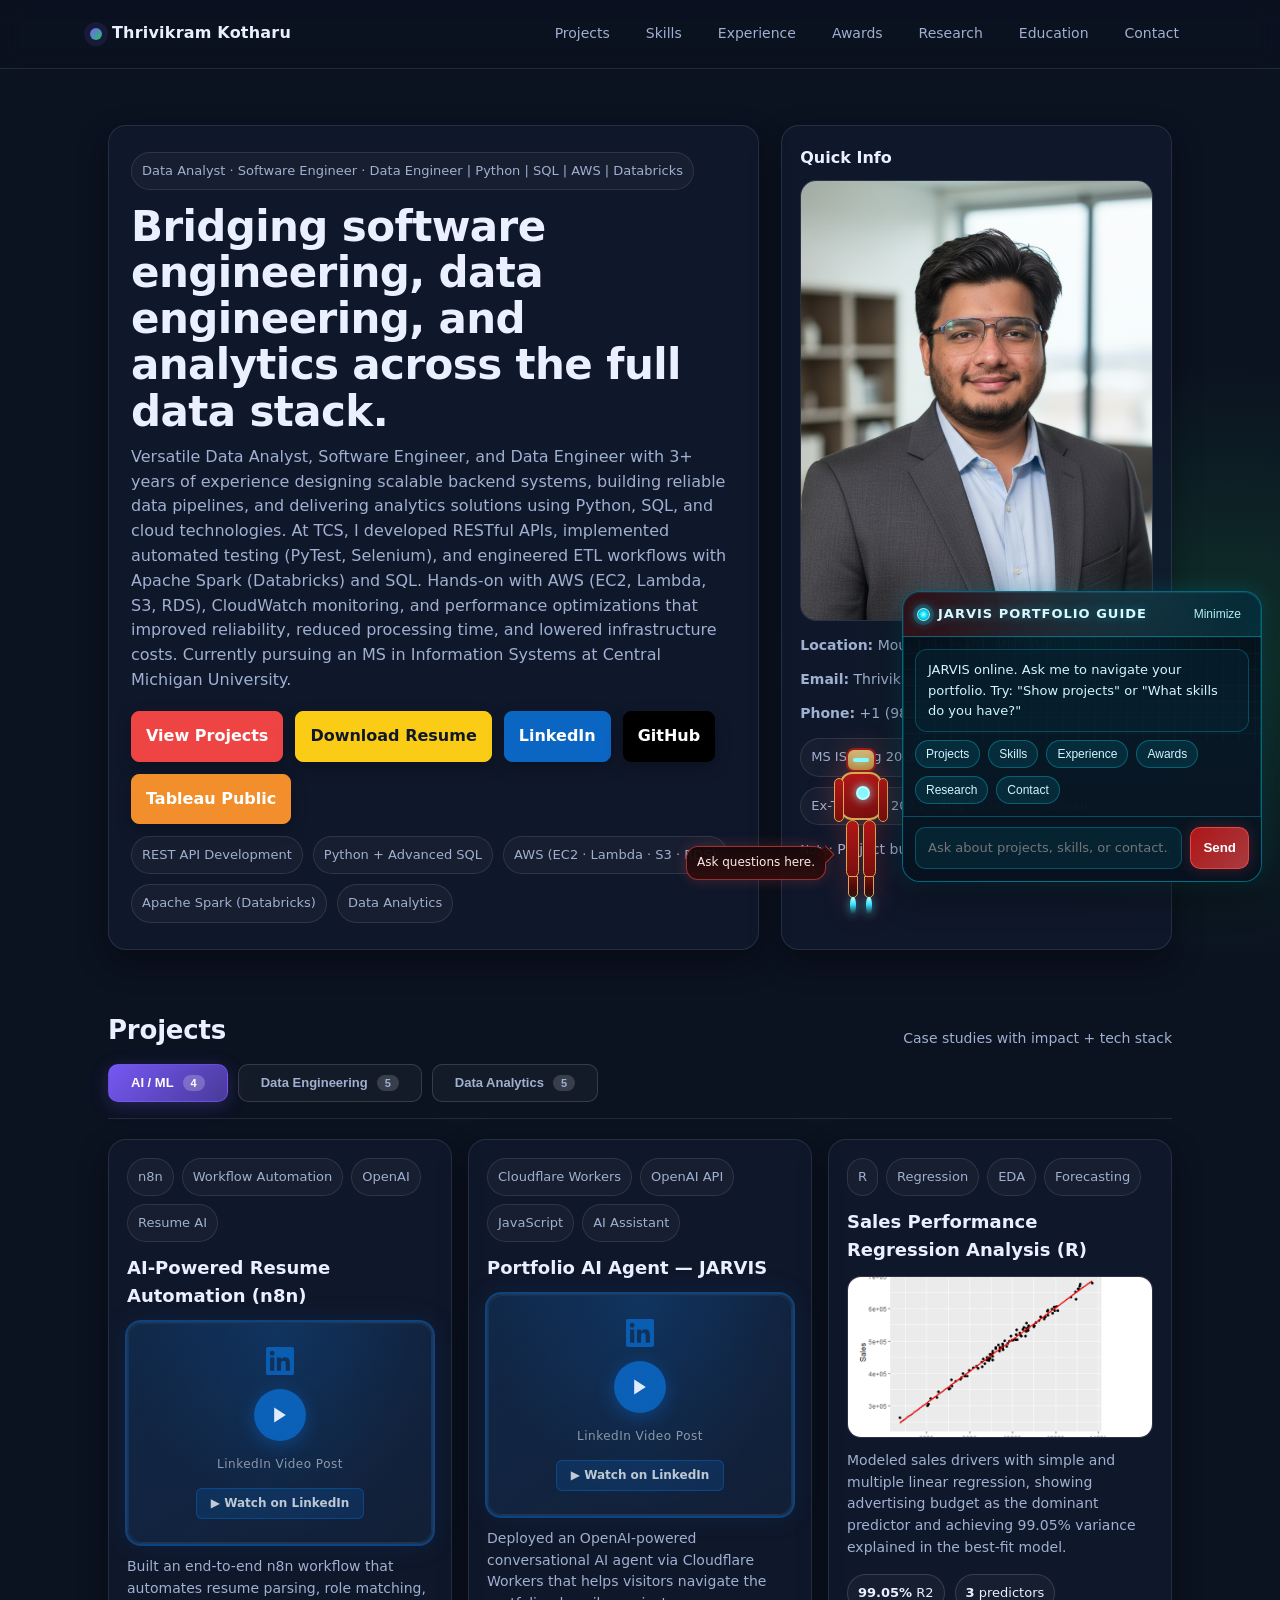
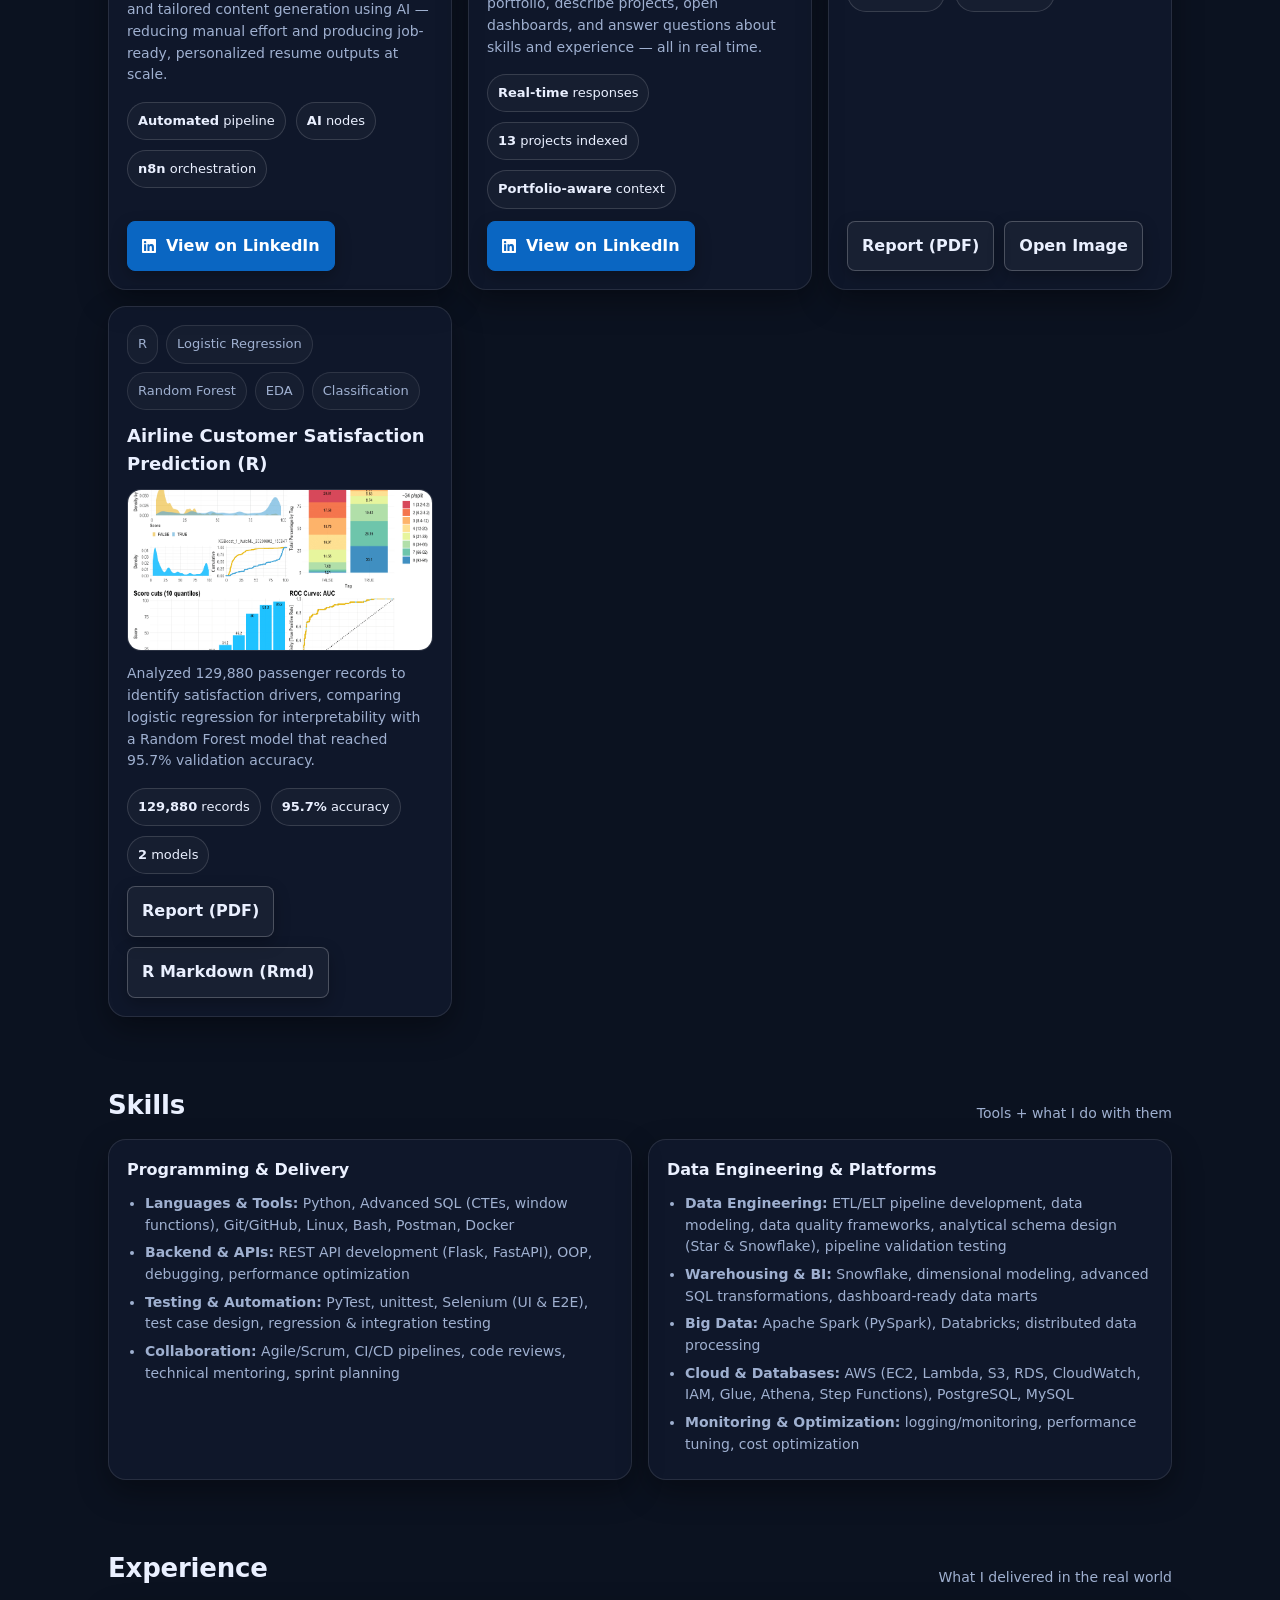
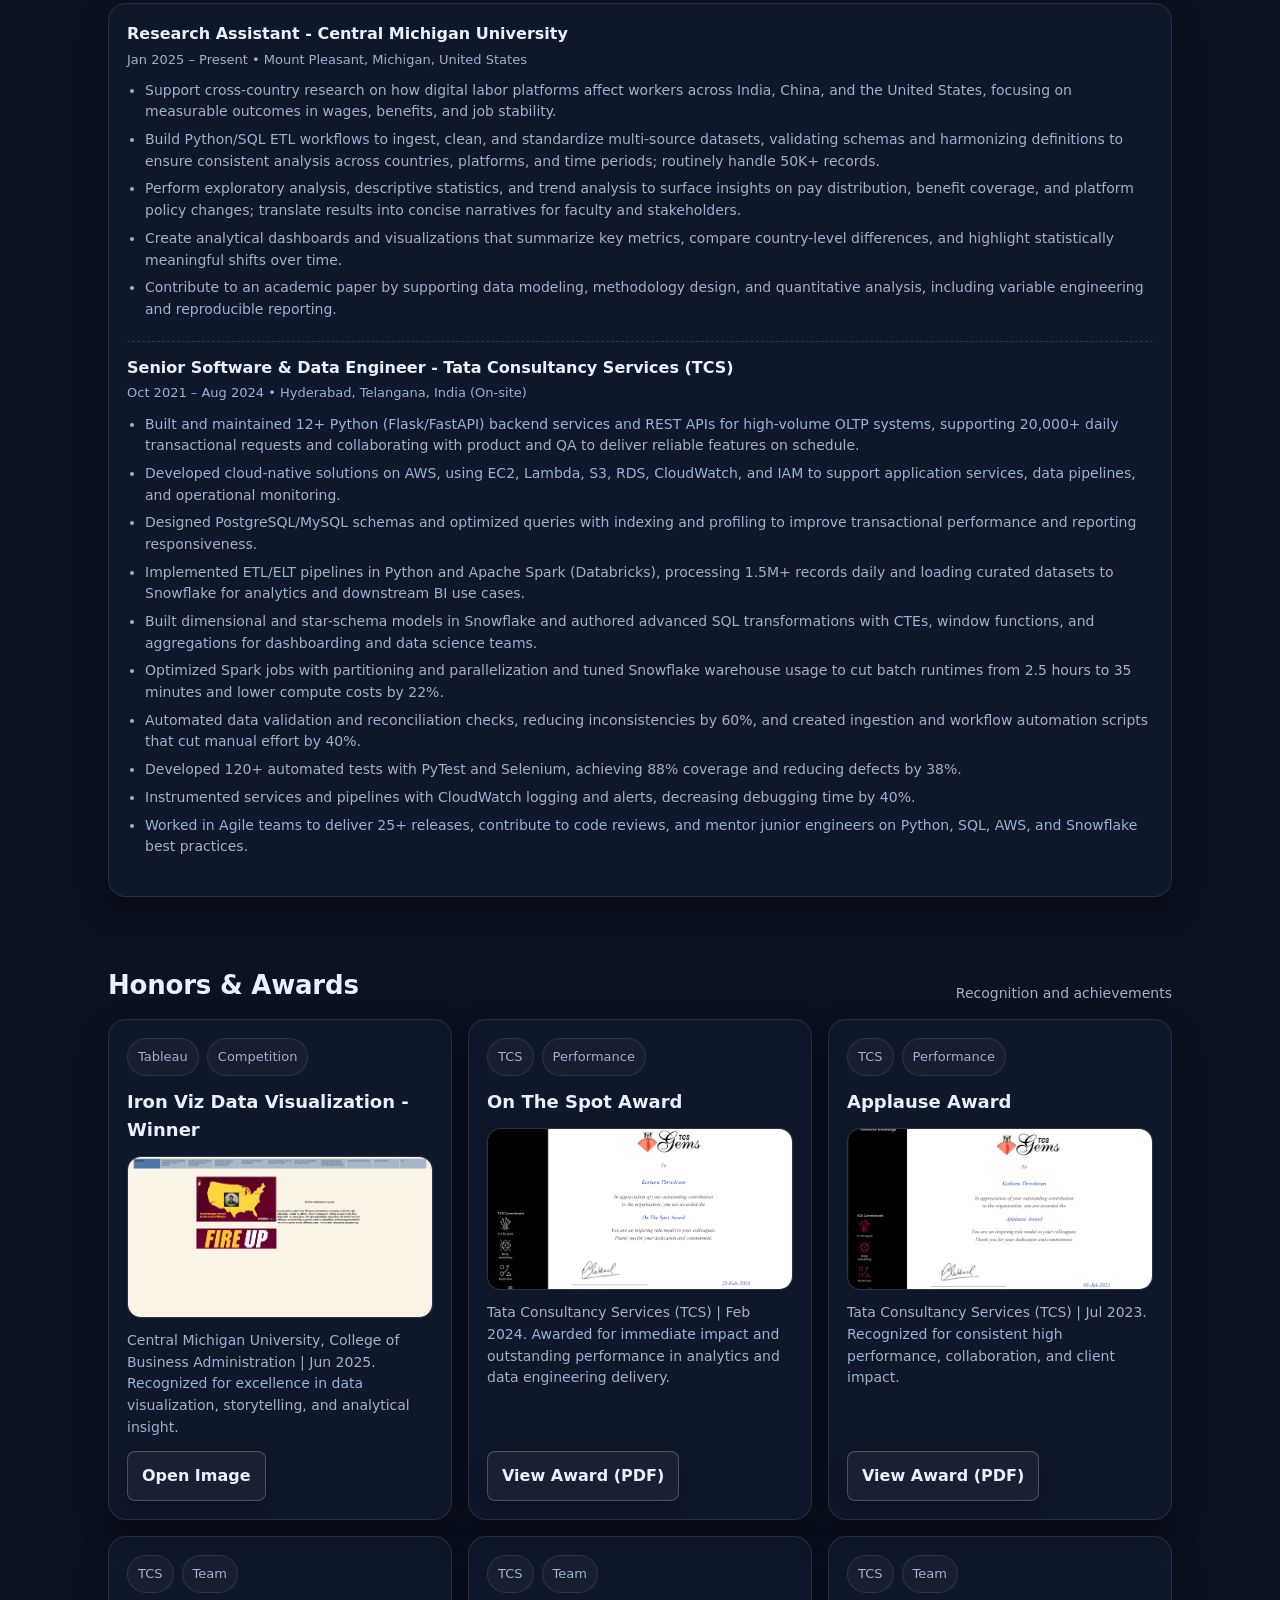
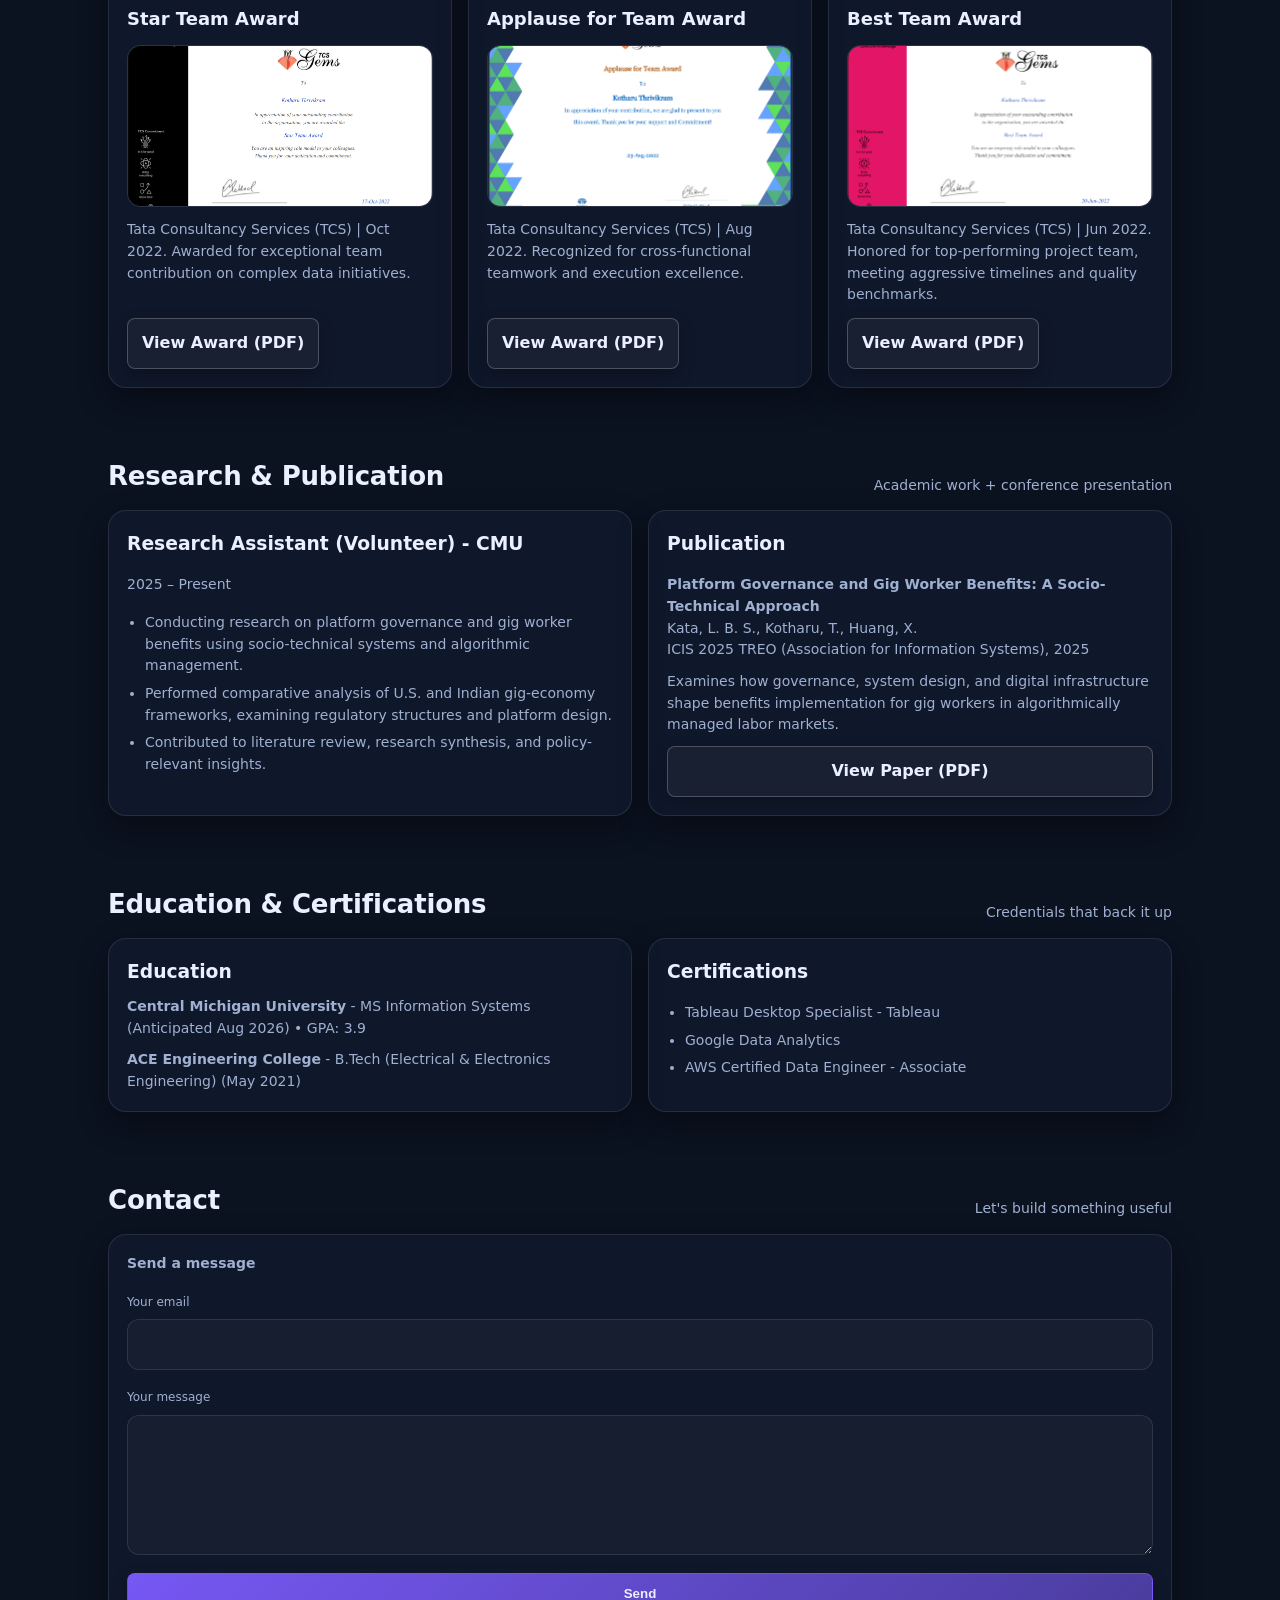
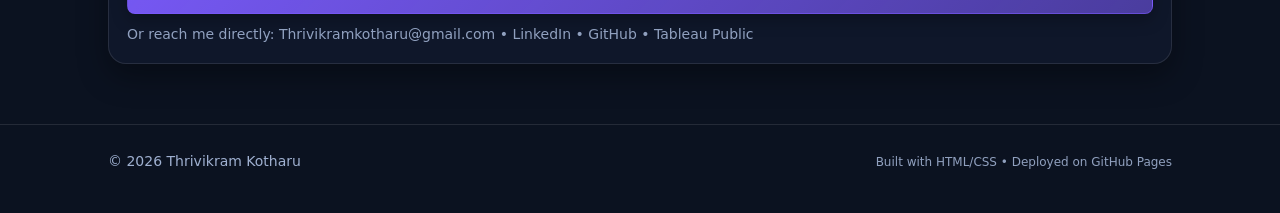
==== commit 45c6c190: "Replace toggleCat with switchCat tab system for project categories Co-Authored-By: Claude Sonnet 4.6" ====
--- a/portfolio.html
+++ b/portfolio.html
@@ -235,33 +235,43 @@
     .proj .actions{margin-top:auto; display:flex; gap:10px; flex-wrap:wrap;}
     .kpi{display:flex; gap:10px; flex-wrap:wrap; margin-top:4px;}
     .kpi .pill{color:var(--text); border-color: rgba(255,255,255,.14)}
-    .cat-header{
-      display:flex; align-items:center; justify-content:space-between;
-      margin:32px 0 12px; padding-bottom:10px;
+    /* ── Category tab bar ── */
+    .cat-tabs{
+      display:flex; gap:10px; flex-wrap:wrap;
+      margin-bottom:20px;
+      padding-bottom:16px;
       border-bottom:1px solid var(--border);
+    }
+    .cat-tab{
+      display:inline-flex; align-items:center; gap:9px;
+      padding:10px 22px; border-radius:10px;
+      border:1px solid rgba(255,255,255,.14);
+      background:rgba(255,255,255,.04);
+      color:var(--muted); font-size:13px; font-weight:650;
       cursor:pointer; user-select:none;
-    }
-    .cat-header:first-of-type{ margin-top:4px; }
-    .cat-label{
-      font-size:11px; font-weight:700; letter-spacing:.1em; text-transform:uppercase;
-      color:var(--muted); margin:0; padding:0;
-    }
-    .cat-toggle{
-      display:inline-flex; align-items:center; gap:7px;
-      background:rgba(255,255,255,.04); border:1px solid rgba(255,255,255,.14);
-      border-radius:7px; padding:5px 12px; color:var(--muted);
-      font-size:12px; font-weight:600; cursor:pointer;
-      transition:background .15s, border-color .15s, color .15s;
-    }
-    .cat-toggle:hover{ background:rgba(255,255,255,.08); border-color:rgba(255,255,255,.28); color:var(--text); }
-    .cat-toggle .chev{
-      display:flex; align-items:center;
-      transition:transform .38s cubic-bezier(.4,0,.2,1);
-    }
-    .cat-toggle[aria-expanded="false"] .chev{ transform:rotate(-90deg); }
-    .cat-grid-wrap{
-      overflow:hidden;
-      transition:height .42s cubic-bezier(.4,0,.2,1), opacity .3s ease;
+      transition:background .18s, border-color .18s, color .18s, transform .15s, box-shadow .18s;
+    }
+    .cat-tab:hover{
+      background:rgba(255,255,255,.09); border-color:rgba(255,255,255,.3);
+      color:var(--text); transform:translateY(-1px);
+    }
+    .cat-tab.active{
+      background:linear-gradient(135deg,rgba(124,92,255,.95),rgba(124,92,255,.55));
+      border-color:rgba(124,92,255,.55); color:#fff;
+      box-shadow:0 4px 18px rgba(124,92,255,.25);
+    }
+    .cat-tab.active:hover{ transform:translateY(-1px); }
+    .tab-badge{
+      font-size:11px; font-weight:600; padding:2px 8px;
+      border-radius:999px; background:rgba(255,255,255,.16);
+    }
+    .cat-tab.active .tab-badge{ background:rgba(255,255,255,.22); }
+    /* ── Category panels ── */
+    .cat-panel{ display:none; }
+    .cat-panel.active{ display:block; animation:panelReveal .28s ease; }
+    @keyframes panelReveal{
+      from{ opacity:0; transform:translateY(8px); }
+      to  { opacity:1; transform:translateY(0);   }
     }
     /* LinkedIn preview card — replaces iframe (works everywhere) */
     .li-preview{
@@ -819,15 +829,13 @@
         <span>Case studies with impact + tech stack</span>
       </div>
 
-      <!-- ── Data Engineering ─────────────────────────────────────────── -->
-      <div class="cat-header" id="cat-de" onclick="toggleCat(this)">
-        <span class="cat-label">Data Engineering</span>
-        <button class="cat-toggle" aria-expanded="true" tabindex="-1">
-          <span class="cat-count">5 projects</span>
-          <span class="chev"><svg width="12" height="12" viewBox="0 0 12 12" fill="none" stroke="currentColor" stroke-width="2" stroke-linecap="round" stroke-linejoin="round" aria-hidden="true"><polyline points="2,4 6,8 10,4"/></svg></span>
-        </button>
-      </div>
-      <div class="cat-grid-wrap" id="wrap-de">
+      <div class="cat-tabs" id="catTabs">
+        <button class="cat-tab active" data-cat="ml">AI / ML <span class="tab-badge">4</span></button>
+        <button class="cat-tab" data-cat="de">Data Engineering <span class="tab-badge">5</span></button>
+        <button class="cat-tab" data-cat="da">Data Analytics <span class="tab-badge">5</span></button>
+      </div>
+
+      <div class="cat-panel" id="panel-de">
       <div class="grid-3">
 
         <article class="card proj">
@@ -966,17 +974,9 @@
         </article>
 
       </div>
-      </div><!-- /wrap-de -->
-
-      <!-- ── Data Analytics ─────────────────────────────────────────── -->
-      <div class="cat-header" id="cat-da" onclick="toggleCat(this)">
-        <span class="cat-label">Data Analytics</span>
-        <button class="cat-toggle" aria-expanded="true" tabindex="-1">
-          <span class="cat-count">5 projects</span>
-          <span class="chev"><svg width="12" height="12" viewBox="0 0 12 12" fill="none" stroke="currentColor" stroke-width="2" stroke-linecap="round" stroke-linejoin="round" aria-hidden="true"><polyline points="2,4 6,8 10,4"/></svg></span>
-        </button>
-      </div>
-      <div class="cat-grid-wrap" id="wrap-da">
+      </div><!-- /panel-de -->
+
+      <div class="cat-panel" id="panel-da">
       <div class="grid-3">
 
         <article class="card proj">
@@ -1112,17 +1112,9 @@
         </article>
 
       </div>
-      </div><!-- /wrap-da -->
-
-      <!-- ── Machine Learning ─────────────────────────────────────────── -->
-      <div class="cat-header" id="cat-ml" onclick="toggleCat(this)">
-        <span class="cat-label">AI / ML</span>
-        <button class="cat-toggle" aria-expanded="true" tabindex="-1">
-          <span class="cat-count">4 projects</span>
-          <span class="chev"><svg width="12" height="12" viewBox="0 0 12 12" fill="none" stroke="currentColor" stroke-width="2" stroke-linecap="round" stroke-linejoin="round" aria-hidden="true"><polyline points="2,4 6,8 10,4"/></svg></span>
-        </button>
-      </div>
-      <div class="cat-grid-wrap" id="wrap-ml">
+      </div><!-- /panel-da -->
+
+      <div class="cat-panel active" id="panel-ml">
       <div class="grid-3">
 
         <article class="card proj li-card">
@@ -1242,7 +1234,7 @@
         </article>
 
       </div>
-      </div><!-- /wrap-ml -->
+      </div><!-- /panel-ml -->
     </div>
   </section>
 
@@ -1584,36 +1576,22 @@
   </script>
 
   <script>
-    /* ── Category collapse / expand ── */
-    function toggleCat(header) {
-      var btn  = header.querySelector('.cat-toggle');
-      var wrap = header.nextElementSibling; /* .cat-grid-wrap */
-      if (!btn || !wrap) return;
-
-      var isOpen = btn.getAttribute('aria-expanded') === 'true';
-
-      if (isOpen) {
-        /* collapse */
-        wrap.style.height  = wrap.scrollHeight + 'px';
-        wrap.style.opacity = '1';
-        /* force reflow so browser registers the explicit height before we animate it to 0 */
-        wrap.offsetHeight;
-        wrap.style.height  = '0';
-        wrap.style.opacity = '0';
-        btn.setAttribute('aria-expanded', 'false');
-      } else {
-        /* expand */
-        var target = wrap.scrollHeight;
-        wrap.style.height  = target + 'px';
-        wrap.style.opacity = '1';
-        btn.setAttribute('aria-expanded', 'true');
-        wrap.addEventListener('transitionend', function handler(e) {
-          if (e.propertyName !== 'height') return;
-          wrap.style.height = ''; /* remove fixed height so grid can reflow freely */
-          wrap.removeEventListener('transitionend', handler);
-        });
-      }
-    }
+    /* ── Category tab switching ── */
+    function switchCat(catId) {
+      document.querySelectorAll('.cat-tab').forEach(function(t) {
+        t.classList.toggle('active', t.dataset.cat === catId);
+      });
+      document.querySelectorAll('.cat-panel').forEach(function(p) {
+        p.classList.toggle('active', p.id === 'panel-' + catId);
+      });
+    }
+
+    document.addEventListener('DOMContentLoaded', function() {
+      document.querySelectorAll('.cat-tab').forEach(function(tab) {
+        tab.addEventListener('mouseenter', function() { switchCat(tab.dataset.cat); });
+        tab.addEventListener('click',      function() { switchCat(tab.dataset.cat); });
+      });
+    });
   </script>
   <script>
     (function(){
@@ -1703,23 +1681,13 @@
       }
 
       function expandCategory(target){
-        var map = {
-          "data-engineering": { header:"cat-de", wrap:"wrap-de" },
-          "data-analytics":   { header:"cat-da", wrap:"wrap-da" },
-          "machine-learning": { header:"cat-ml", wrap:"wrap-ml" }
-        };
-        var ids = map[target];
-        if(!ids) return;
-        var header = document.getElementById(ids.header);
-        var wrap   = document.getElementById(ids.wrap);
-        if(!header || !wrap) return;
-        var btn = header.querySelector(".cat-toggle");
-        /* expand if collapsed */
-        if(btn && btn.getAttribute("aria-expanded") === "false"){
-          toggleCat(header);
-        }
+        var map = { "data-engineering":"de", "data-analytics":"da", "machine-learning":"ml" };
+        var catId = map[target];
+        if(!catId) return;
+        switchCat(catId);
         setTimeout(function(){
-          header.scrollIntoView({ behavior:"smooth", block:"start" });
+          var tabs = document.getElementById("catTabs");
+          if(tabs) tabs.scrollIntoView({ behavior:"smooth", block:"start" });
         }, 60);
       }
 
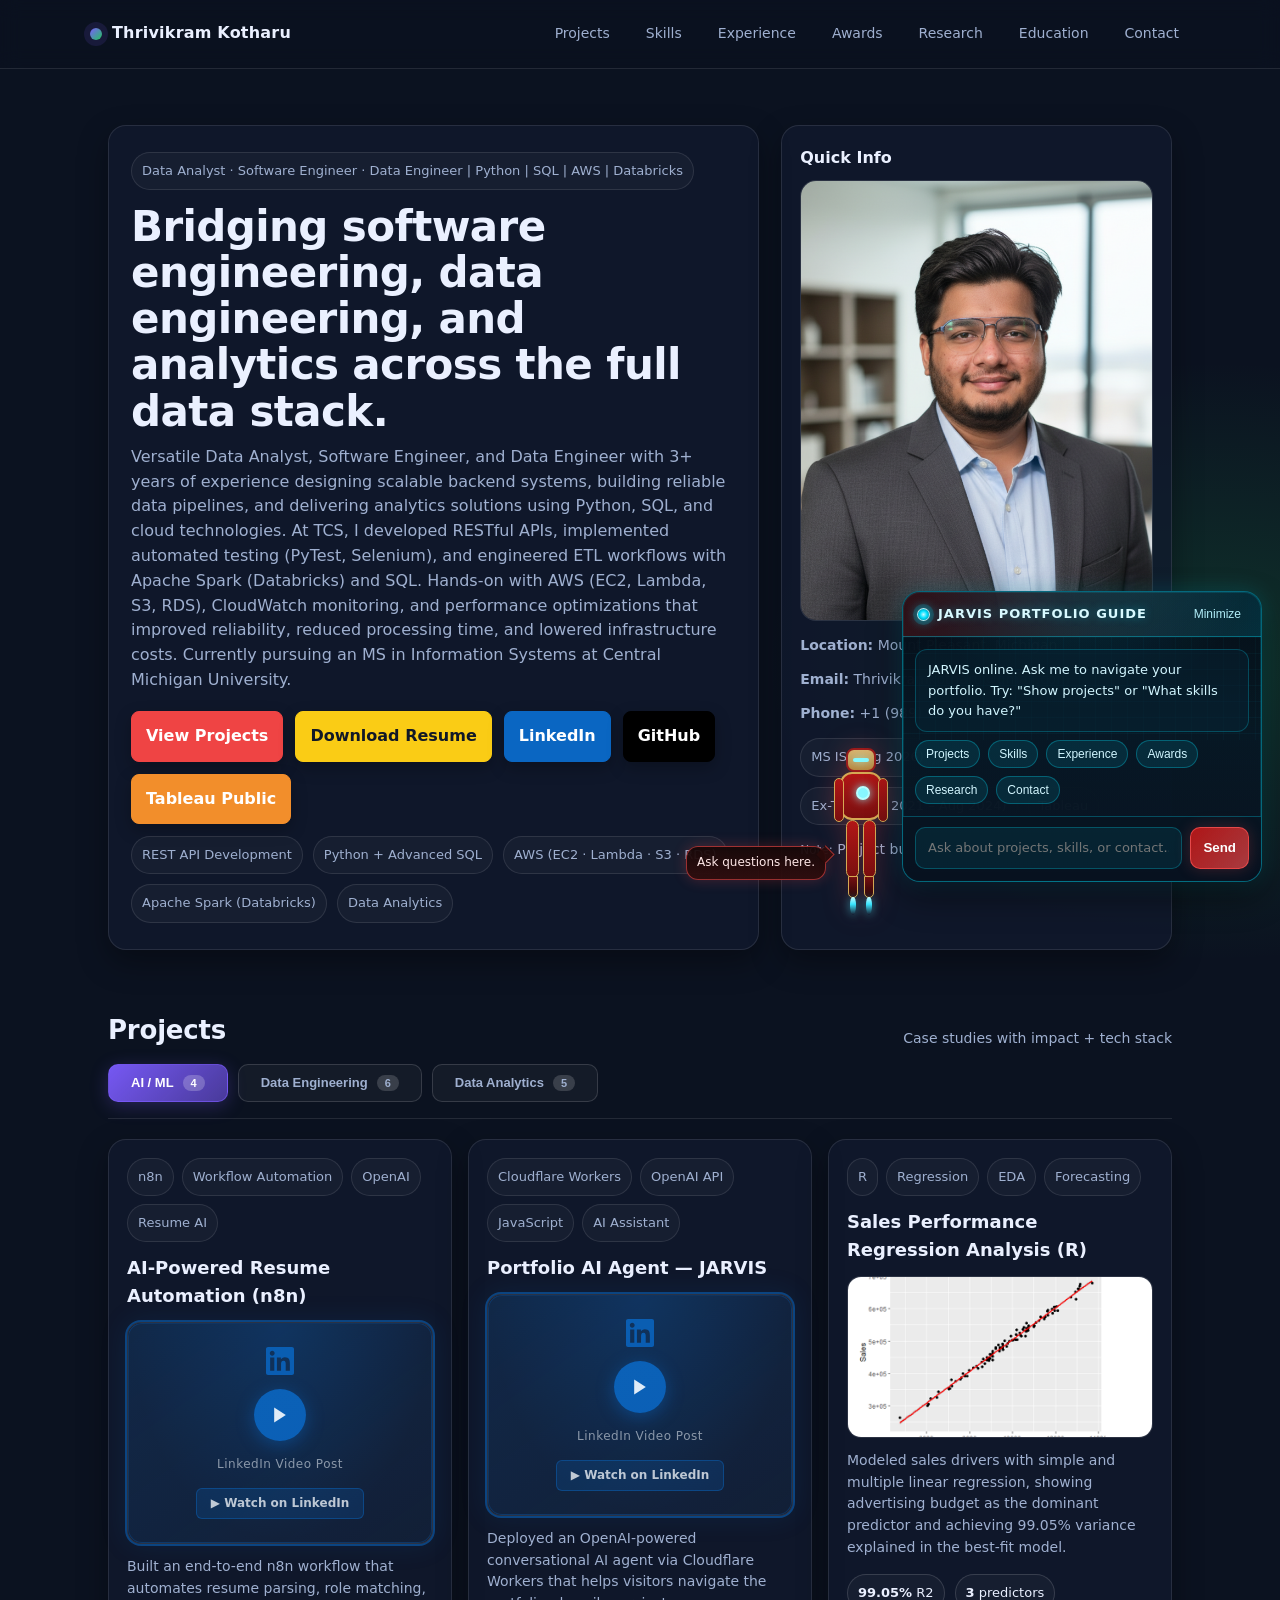
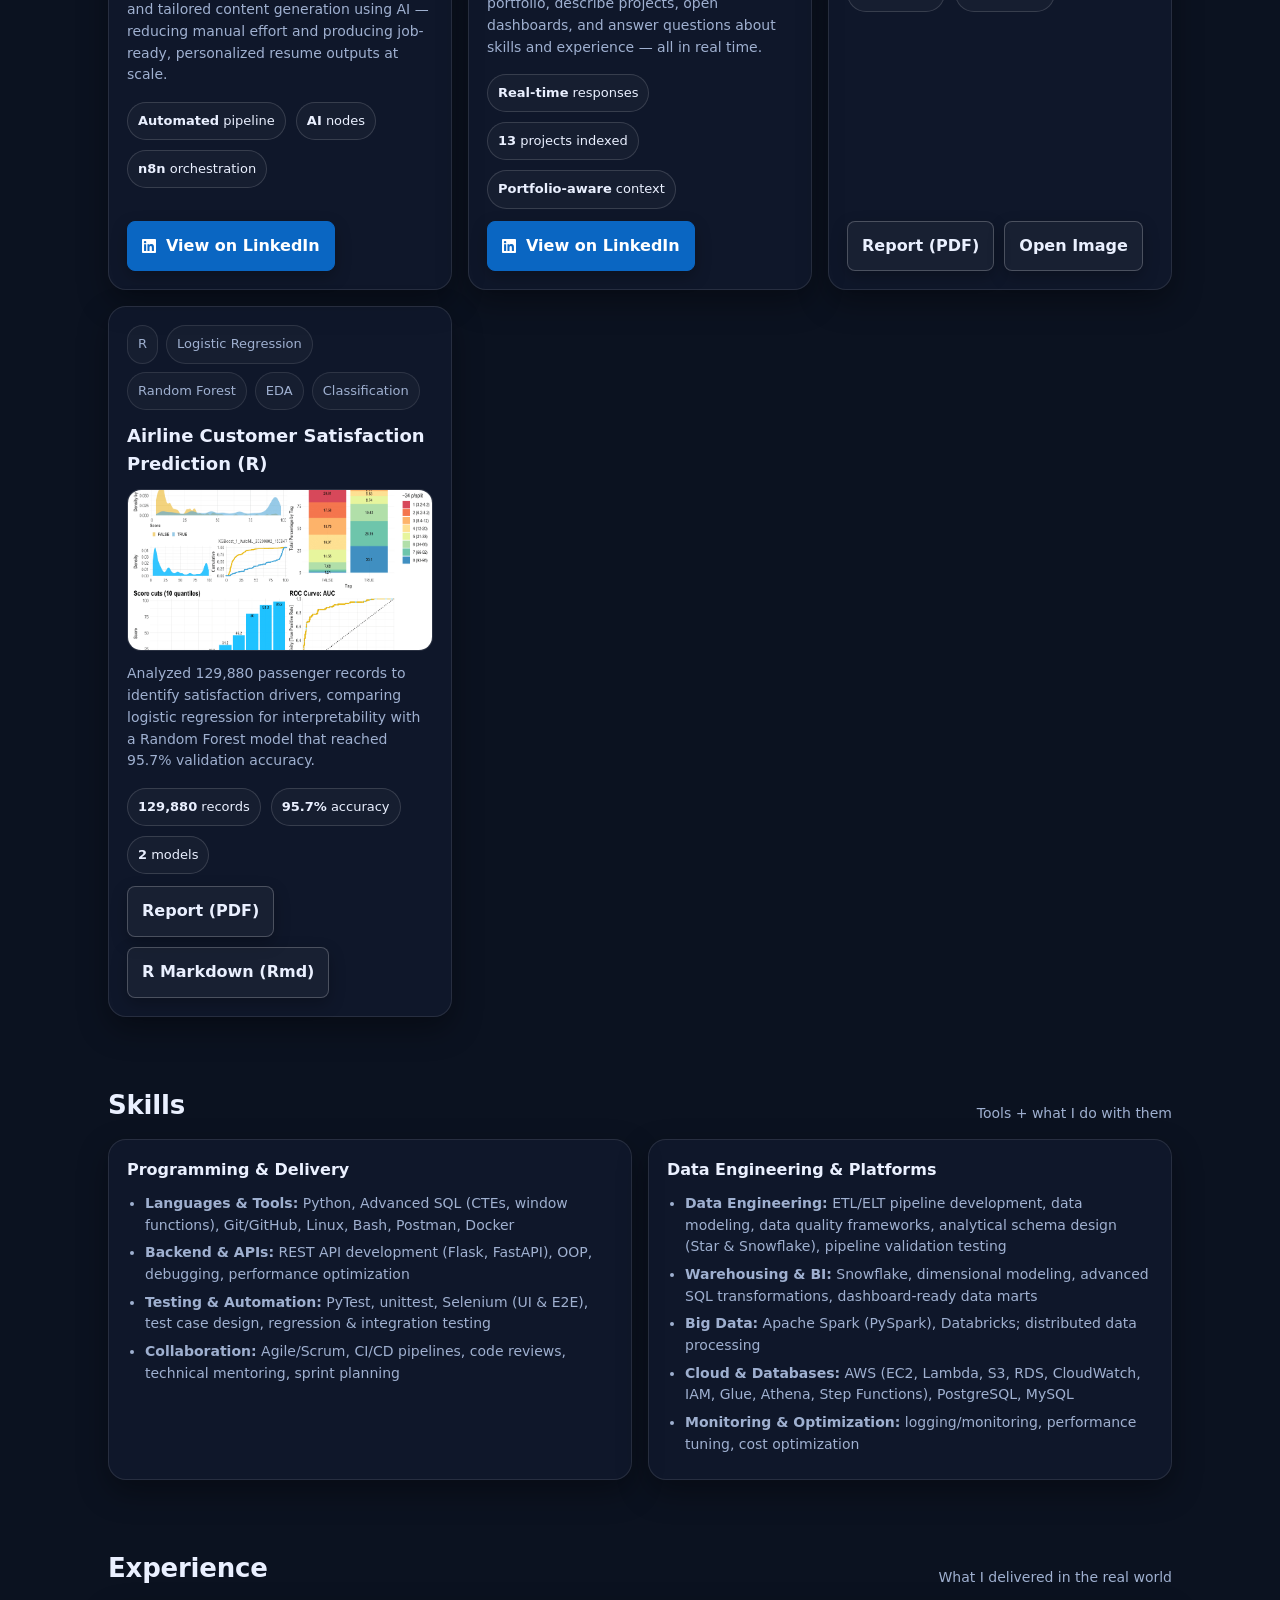
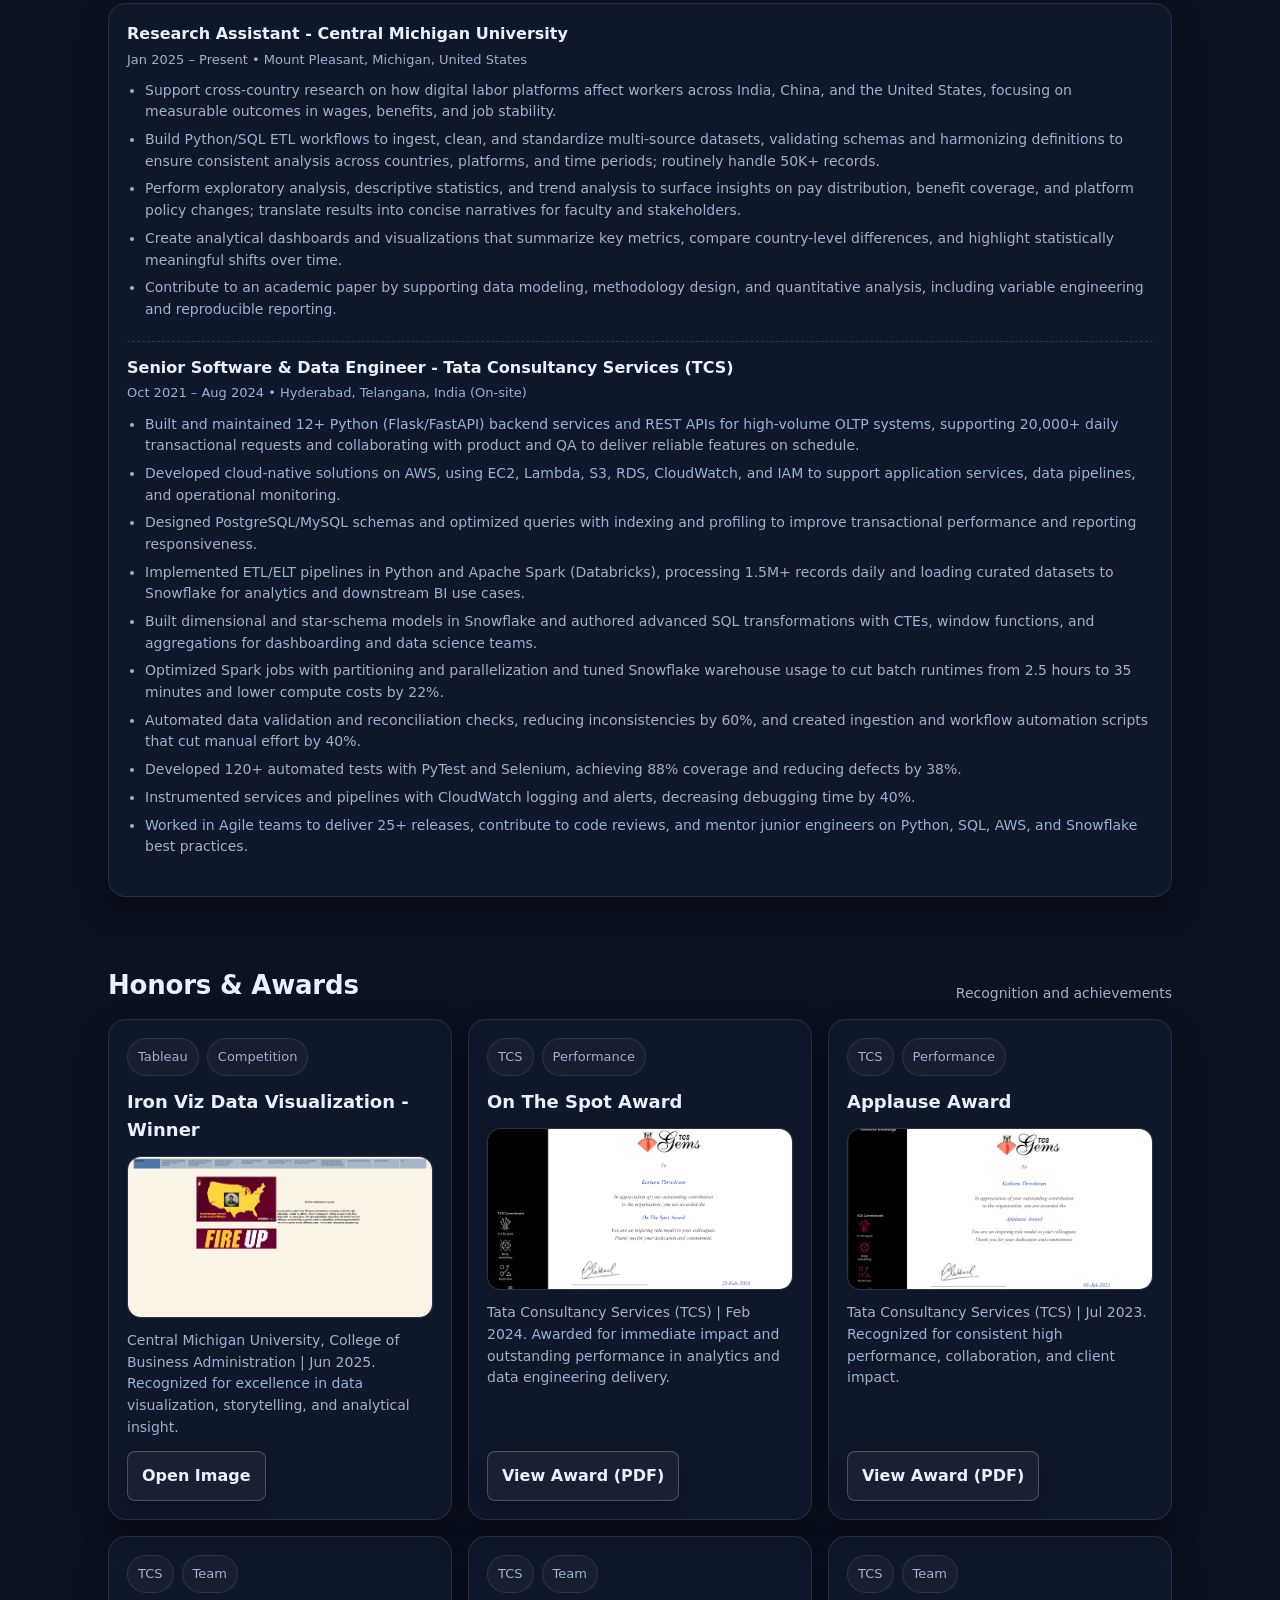
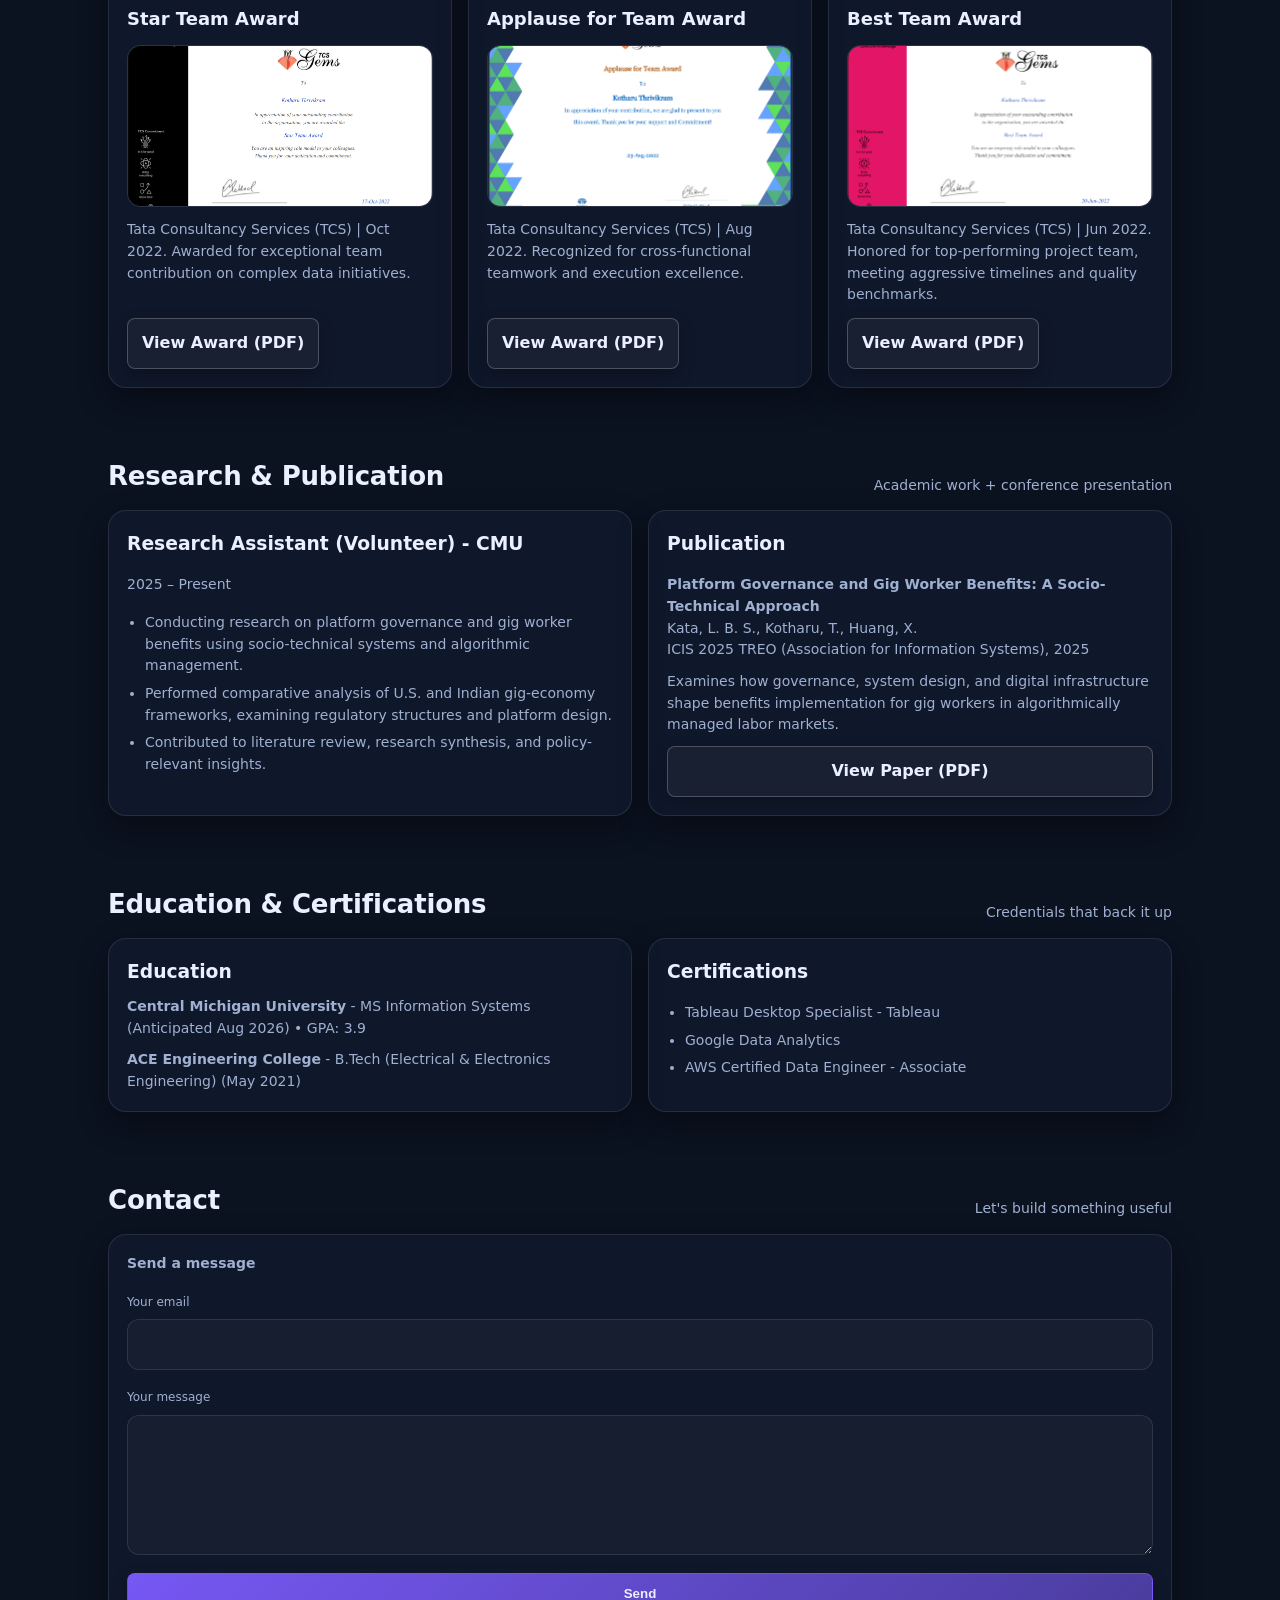
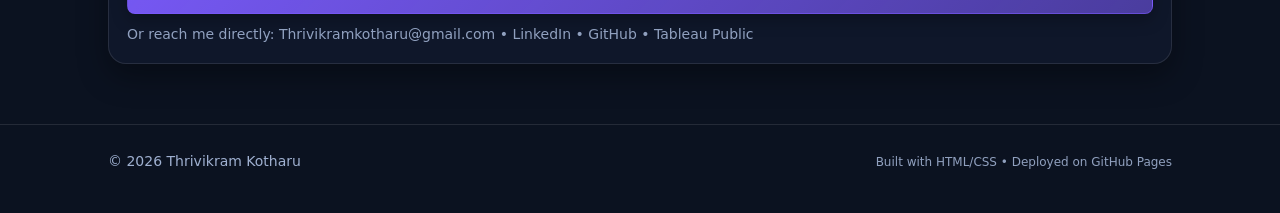
==== commit 23ed84e1: "Add AloFlow Retail Data Platform project to Data Engineering section" ====
--- a/portfolio.html
+++ b/portfolio.html
@@ -1,1772 +1,1802 @@
-﻿<!DOCTYPE html>
-<html lang="en">
-<head>
-  <meta charset="UTF-8" />
-  <meta name="viewport" content="width=device-width, initial-scale=1.0" />
-  <title>Thrivikram Kotharu | Analytics &amp; Data Engineer Portfolio</title>
-  <meta name="description" content="Thrivikram Kotharu analytics and data engineering portfolio (Python, SQL, AWS, Snowflake, Spark, Airflow, Kafka). Projects, experience, research, and contact." />
-
-  <style>
-    :root{
-      --bg:#0b1220;
-      --card:#111a2e;
-      --muted:#9fb0d0;
-      --text:#eaf0ff;
-      --accent:#7c5cff;
-      --accent2:#22c55e;
-      --border:rgba(255,255,255,.10);
-      --shadow: 0 12px 30px rgba(0,0,0,.35);
-      --radius:18px;
-      --max:1100px;
-    }
-
-    *{box-sizing:border-box}
-    html{scroll-behavior:smooth}
-    body{
-      margin:0;
-      font-family: ui-sans-serif, system-ui, -apple-system, Segoe UI, Roboto, Helvetica, Arial, "Apple Color Emoji","Segoe UI Emoji";
-      background: radial-gradient(1200px 700px at 20% -10%, rgba(124,92,255,.28), transparent 55%),
-                  radial-gradient(900px 600px at 95% 10%, rgba(34,197,94,.18), transparent 50%),
-                  var(--bg);
-      color:var(--text);
-      line-height:1.55;
-    }
-    a{color:inherit; text-decoration:none}
-    .wrap{max-width:var(--max); margin:0 auto; padding:0 18px;}
-    .nav{
-      position:sticky; top:0; z-index:50;
-      backdrop-filter: blur(10px);
-      background: rgba(11,18,32,.65);
-      border-bottom: 1px solid var(--border);
-    }
-    .nav-inner{
-      display:flex; align-items:center; justify-content:space-between;
-      padding:14px 0;
-      gap:16px;
-    }
-    .brand{
-      display:flex; align-items:center; gap:10px; font-weight:800;
-      letter-spacing:.2px;
-    }
-    .dot{
-      width:12px; height:12px; border-radius:999px;
-      background: linear-gradient(135deg, var(--accent), var(--accent2));
-      box-shadow: 0 0 0 6px rgba(124,92,255,.12);
-    }
-    .links{
-      display:flex; align-items:center; gap:14px; flex-wrap:wrap;
-      font-size:14px; color:var(--muted);
-    }
-    .links a{
-      padding:8px 10px;
-      border-radius:12px;
-      border:1px solid transparent;
-    }
-    .links a:hover{border-color:var(--border); color:var(--text)}
-    .btn{
-      display:inline-flex; align-items:center; justify-content:center; gap:10px;
-      padding:12px 14px;
-      border-radius:8px;
-      border:1px solid rgba(255,255,255,.22);
-      background: rgba(255,255,255,.04);
-      color:var(--text);
-      box-shadow: 0 6px 16px rgba(0,0,0,.25);
-      transition:transform .15s ease, background .15s ease, border-color .15s ease;
-      font-weight:650;
-    }
-    .btn:hover{transform: translateY(-1px); background: rgba(255,255,255,.06); border-color: rgba(255,255,255,.18);}
-    .btn.primary{
-      background: linear-gradient(135deg, rgba(124,92,255,.95), rgba(124,92,255,.55));
-      border-color: rgba(124,92,255,.55);
-    }
-    .btn.primary:hover{background: linear-gradient(135deg, rgba(124,92,255,1), rgba(124,92,255,.62));}
-    .btn.red{
-      background: #ef4444;
-      border-color: #ef4444;
-      color:#fff;
-    }
-    .btn.red:hover{
-      background: #dc2626;
-      border-color: #dc2626;
-    }
-    .btn.yellow{
-      background: #facc15;
-      border-color: #facc15;
-      color:#111827;
-    }
-    .btn.yellow:hover{
-      background: #eab308;
-      border-color: #eab308;
-    }
-    .btn.black{
-      background: #000000;
-      border-color: #000000;
-      color:#fff;
-    }
-    .btn.black:hover{
-      background: #0a0a0a;
-      border-color: #0a0a0a;
-    }
-    .btn.tableau{
-      background: #f28e2b;
-      border-color: #f28e2b;
-      color:#fff;
-    }
-    .btn.tableau:hover{
-      background: #de7f24;
-      border-color: #de7f24;
-    }
-    .btn.green{
-      background: linear-gradient(135deg, rgba(34,197,94,.90), rgba(34,197,94,.35));
-      border-color: rgba(34,197,94,.5);
-    }
-    .btn.linkedin{
-      background: #0a66c2;
-      border-color: #0a66c2;
-      color:#fff;
-    }
-    .btn.linkedin:hover{
-      background: #095aa8;
-      border-color: #095aa8;
-    }
-    .btn.github{
-      background: #161b22;
-      border-color: rgba(255,255,255,.15);
-      color:#fff;
-    }
-    .btn.github:hover{
-      background: #21262d;
-      border-color: rgba(255,255,255,.28);
-    }
-
-    header.hero{padding:56px 0 26px;}
-    .hero-grid{
-      display:grid;
-      grid-template-columns: 1.25fr .75fr;
-      gap:22px;
-      align-items:stretch;
-    }
-    .card{
-      background: rgba(17,26,46,.72);
-      border:1px solid var(--border);
-      border-radius: var(--radius);
-      box-shadow: var(--shadow);
-    }
-    .hero-card{padding:26px 22px;}
-    .tag{
-      display:inline-flex; align-items:center; gap:8px;
-      font-size:13px;
-      color:var(--muted);
-      padding:8px 10px;
-      border:1px solid var(--border);
-      border-radius:999px;
-      background: rgba(255,255,255,.03);
-      width:fit-content;
-    }
-    .h1{
-      margin:14px 0 10px;
-      font-size:42px;
-      line-height:1.1;
-      letter-spacing:-.6px;
-    }
-    .sub{
-      margin:0;
-      color:var(--muted);
-      font-size:16px;
-      max-width:62ch;
-    }
-    .cta{
-      display:flex; gap:12px; flex-wrap:wrap;
-      margin-top:18px;
-    }
-    .mini{padding:20px 18px;}
-    .mini h3{margin:0 0 6px; font-size:16px;}
-    .mini p{margin:0; color:var(--muted); font-size:14px;}
-    .avatar{
-      width:100%;
-      aspect-ratio: 4 / 5;
-      border-radius: 16px;
-      border:1px solid var(--border);
-      overflow:hidden;
-      background: rgba(255,255,255,.02);
-      margin: 10px 0 14px;
-    }
-    .avatar img{width:100%; height:100%; object-fit: cover; display:block;}
-    .kv{display:grid; grid-template-columns: 1fr; gap:12px; margin-top:14px;}
-    .pillrow{display:flex; flex-wrap:wrap; gap:10px; margin-top:12px;}
-    .pill{
-      font-size:13px;
-      padding:8px 10px;
-      border-radius:999px;
-      border:1px solid var(--border);
-      color:var(--muted);
-      background: rgba(255,255,255,.03);
-    }
-
-    section{padding:34px 0;}
-    .section-title{
-      display:flex; align-items:end; justify-content:space-between; gap:16px;
-      margin-bottom:14px;
-    }
-    .section-title h2{margin:0; font-size:26px; letter-spacing:-.2px;}
-    .section-title span{color:var(--muted); font-size:14px}
-
-    .grid-3{display:grid; grid-template-columns: repeat(3, 1fr); gap:16px;}
-    .grid-2{display:grid; grid-template-columns: repeat(2, 1fr); gap:16px;}
-
-    .proj{
-      padding:18px;
-      display:flex;
-      flex-direction:column;
-      gap:12px;
-      min-height: 260px;
-    }
-    .proj h3{margin:0; font-size:18px;}
-    .proj .meta{color:var(--muted); font-size:13px; display:flex; flex-wrap:wrap; gap:8px;}
-    .proj p{margin:0; color:var(--muted); font-size:14px;}
-    .proj figure{
-      margin:0;
-      border-radius: 14px;
-      overflow:hidden;
-      border: 1px solid var(--border);
-      background: rgba(255,255,255,.02);
-    }
-    .proj figure img{width:100%; height:160px; object-fit: cover; display:block;}
-    .proj .actions{margin-top:auto; display:flex; gap:10px; flex-wrap:wrap;}
-    .kpi{display:flex; gap:10px; flex-wrap:wrap; margin-top:4px;}
-    .kpi .pill{color:var(--text); border-color: rgba(255,255,255,.14)}
-    /* ── Category tab bar ── */
-    .cat-tabs{
-      display:flex; gap:10px; flex-wrap:wrap;
-      margin-bottom:20px;
-      padding-bottom:16px;
-      border-bottom:1px solid var(--border);
-    }
-    .cat-tab{
-      display:inline-flex; align-items:center; gap:9px;
-      padding:10px 22px; border-radius:10px;
-      border:1px solid rgba(255,255,255,.14);
-      background:rgba(255,255,255,.04);
-      color:var(--muted); font-size:13px; font-weight:650;
-      cursor:pointer; user-select:none;
-      transition:background .18s, border-color .18s, color .18s, transform .15s, box-shadow .18s;
-    }
-    .cat-tab:hover{
-      background:rgba(255,255,255,.09); border-color:rgba(255,255,255,.3);
-      color:var(--text); transform:translateY(-1px);
-    }
-    .cat-tab.active{
-      background:linear-gradient(135deg,rgba(124,92,255,.95),rgba(124,92,255,.55));
-      border-color:rgba(124,92,255,.55); color:#fff;
-      box-shadow:0 4px 18px rgba(124,92,255,.25);
-    }
-    .cat-tab.active:hover{ transform:translateY(-1px); }
-    .tab-badge{
-      font-size:11px; font-weight:600; padding:2px 8px;
-      border-radius:999px; background:rgba(255,255,255,.16);
-    }
-    .cat-tab.active .tab-badge{ background:rgba(255,255,255,.22); }
-    /* ── Category panels ── */
-    .cat-panel{ display:none; }
-    .cat-panel.active{ display:block; animation:panelReveal .28s ease; }
-    @keyframes panelReveal{
-      from{ opacity:0; transform:translateY(8px); }
-      to  { opacity:1; transform:translateY(0);   }
-    }
-    /* LinkedIn preview card — replaces iframe (works everywhere) */
-    .li-preview{
-      width:100%; height:220px;
-      display:flex; flex-direction:column; align-items:center; justify-content:center; gap:14px;
-      background:linear-gradient(145deg,rgba(10,102,194,.18) 0%,rgba(10,102,194,.06) 100%);
-      border-radius:14px;
-      border:1px solid rgba(10,102,194,.28);
-      text-decoration:none; color:inherit;
-      cursor:pointer;
-      transition:background .2s, border-color .2s, transform .18s;
-      position:relative; overflow:hidden;
-    }
-    .li-preview::before{
-      content:'';
-      position:absolute; inset:0;
-      background:radial-gradient(ellipse at 50% 0%,rgba(10,102,194,.22) 0%,transparent 70%);
-      pointer-events:none;
-    }
-    .li-preview:hover{ background:linear-gradient(145deg,rgba(10,102,194,.28) 0%,rgba(10,102,194,.10) 100%); border-color:rgba(10,102,194,.55); transform:translateY(-2px); }
-    .li-preview .li-logo{ opacity:.85; }
-    .li-preview .li-play-btn{
-      width:52px; height:52px; border-radius:50%;
-      background:rgba(10,102,194,.9);
-      display:flex; align-items:center; justify-content:center;
-      box-shadow:0 4px 18px rgba(10,102,194,.45);
-      transition:transform .18s, box-shadow .18s;
-    }
-    .li-preview:hover .li-play-btn{ transform:scale(1.1); box-shadow:0 6px 24px rgba(10,102,194,.65); }
-    .li-preview .li-label{ font-size:12px; color:rgba(255,255,255,.55); letter-spacing:.04em; }
-    .li-preview .li-cta{
-      font-size:12px; font-weight:700; color:rgba(255,255,255,.75);
-      border:1px solid rgba(10,102,194,.45); border-radius:6px;
-      padding:5px 14px; background:rgba(10,102,194,.2);
-      transition:background .15s, color .15s;
-    }
-    .li-preview:hover .li-cta{ background:rgba(10,102,194,.5); color:#fff; }
-    @keyframes li-pulse-ring{
-      0%  { box-shadow:0 0 0 0 rgba(10,102,194,.55); }
-      70% { box-shadow:0 0 0 12px rgba(10,102,194,0); }
-      100%{ box-shadow:0 0 0 0 rgba(10,102,194,0); }
-    }
-    .li-card.li-inview figure{
-      box-shadow:0 0 0 2px rgba(10,102,194,.55), 0 0 28px rgba(10,102,194,.15);
-      transition:box-shadow .4s ease;
-    }
-
-    .skills{padding:18px;}
-    .skills h3{margin:0 0 10px; font-size:16px;}
-    ul.clean{margin:0; padding-left:18px; color:var(--muted); font-size:14px;}
-    ul.clean li{margin:6px 0;}
-    .timeline{padding:18px;}
-    .job{padding:14px 0; border-top:1px dashed rgba(255,255,255,.14);}
-    .job:first-child{border-top:none; padding-top:0;}
-    .job h3{margin:0; font-size:16px;}
-    .job .where{color:var(--muted); font-size:13px; margin-top:3px;}
-    .job ul{margin:10px 0 0; padding-left:18px; color:var(--muted); font-size:14px;}
-    .job ul li{margin:6px 0;}
-    .callout{padding:18px; display:flex; flex-direction:column; gap:10px;}
-    .callout p{margin:0; color:var(--muted); font-size:14px;}
-    .field{display:block}
-    .field span{display:block; margin-top:8px; color:var(--muted); font-size:12px;}
-    input, textarea{
-      width:100%;
-      margin-top:8px;
-      padding:12px 12px;
-      border-radius:12px;
-      border:1px solid var(--border);
-      background: rgba(255,255,255,.03);
-      color: var(--text);
-      font: inherit;
-      outline: none;
-    }
-    textarea{resize: vertical; min-height: 140px;}
-    input:focus, textarea:focus{border-color: rgba(124,92,255,.55);}
-    footer{
-      padding:26px 0 40px;
-      color:var(--muted);
-      border-top: 1px solid var(--border);
-      margin-top:26px;
-    }
-    .footer-grid{
-      display:flex; align-items:center; justify-content:space-between; gap:12px; flex-wrap:wrap;
-      font-size:14px;
-    }
-    .small{font-size:12px; opacity:.9}
-
-    @media (max-width: 950px){
-      .hero-grid{grid-template-columns: 1fr}
-      .h1{font-size:36px}
-      .grid-3{grid-template-columns: 1fr}
-      .grid-2{grid-template-columns: 1fr}
-    }
-
-    /* Ironman helper beside assistant */
-    .jarvis-guide{
-      position:fixed;
-      right:392px;
-      bottom:20px;
-      z-index:99;
-      display:flex;
-      align-items:flex-end;
-      gap:8px;
-      pointer-events:none;
-      animation: guidePeek 12s ease-in-out infinite;
-    }
-    .jarvis-guide .bubble{
-      position:relative;
-      max-width:180px;
-      padding:8px 10px;
-      border-radius:12px;
-      border:1px solid rgba(255, 81, 81, .55);
-      background: linear-gradient(180deg, rgba(24, 8, 8, .95), rgba(48, 13, 13, .95));
-      color:#ffe8e8;
-      font-size:12px;
-      line-height:1.3;
-      box-shadow: 0 0 14px rgba(255, 81, 81, .24);
-    }
-    .jarvis-guide .bubble::after{
-      content:"";
-      position:absolute;
-      right:-7px;
-      bottom:18px;
-      width:12px;
-      height:12px;
-      transform: rotate(45deg);
-      border-right:1px solid rgba(255, 81, 81, .55);
-      border-top:1px solid rgba(255, 81, 81, .55);
-      background: rgba(41, 12, 12, .95);
-    }
-    .ironman-mini{
-      position:relative;
-      width:54px;
-      height:132px;
-      filter: drop-shadow(0 0 12px rgba(255, 70, 70, .25));
-      animation: ironmanBob 2.8s ease-in-out infinite;
-    }
-    .ironman-mini .head{
-      position:absolute;
-      top:0;
-      left:12px;
-      width:30px;
-      height:24px;
-      border-radius:8px;
-      background: linear-gradient(180deg, #d9b36d, #b7863e);
-      border:2px solid #9b1a1a;
-      transform-origin: 50% 85%;
-      animation: ironmanNod 3.4s ease-in-out infinite;
-    }
-    .ironman-mini .head::before{
-      content:"";
-      position:absolute;
-      top:8px;
-      left:5px;
-      width:16px;
-      height:4px;
-      background:#86f9ff;
-      box-shadow: 0 0 8px rgba(134, 249, 255, .8);
-      border-radius:3px;
-      animation: eyeFlicker 2.1s steps(1, end) infinite;
-    }
-    .ironman-mini .torso{
-      position:absolute;
-      top:24px;
-      left:6px;
-      width:42px;
-      height:48px;
-      border-radius:12px;
-      background: linear-gradient(180deg, #b11616, #7a0f0f);
-      border:2px solid #d6a954;
-    }
-    .ironman-mini .torso::before{
-      content:"";
-      position:absolute;
-      top:12px;
-      left:14px;
-      width:10px;
-      height:10px;
-      border-radius:999px;
-      background:#87f7ff;
-      border:2px solid #b8ffff;
-      box-shadow: 0 0 10px rgba(135, 247, 255, .9);
-      animation: reactorPulse 1.5s ease-in-out infinite;
-    }
-    .ironman-mini .arm{
-      position:absolute;
-      top:30px;
-      width:10px;
-      height:44px;
-      border-radius:8px;
-      background: linear-gradient(180deg, #b11616, #7a0f0f);
-      border:1px solid #d6a954;
-      transform-origin: 50% 10%;
-    }
-    .ironman-mini .arm.left{
-      left:0;
-      animation: servoTwitch 3.2s ease-in-out infinite;
-    }
-    .ironman-mini .arm.right{
-      right:0;
-      animation: ironmanWave 1.4s ease-in-out infinite;
-    }
-    .ironman-mini .leg{
-      position:absolute;
-      top:72px;
-      width:13px;
-      height:58px;
-      border-radius:8px;
-      background: linear-gradient(180deg, #b11616, #7a0f0f);
-      border:1px solid #d6a954;
-    }
-    .ironman-mini .leg.left{ left:12px; }
-    .ironman-mini .leg.right{ right:12px; }
-    .ironman-mini .thruster{
-      position:absolute;
-      bottom:-18px;
-      width:10px;
-      height:22px;
-      border-radius: 0 0 8px 8px;
-      background: linear-gradient(180deg, rgba(122, 15, 15, .95), rgba(45, 6, 6, .95));
-      border:1px solid #d6a954;
-      overflow:visible;
-      animation: thrusterShake .28s linear infinite;
-    }
-    .ironman-mini .thruster::before{
-      content:"";
-      position:absolute;
-      left:1px;
-      top:20px;
-      width:6px;
-      height:18px;
-      border-radius: 50% 50% 60% 60%;
-      background: linear-gradient(180deg, #c7fbff 0%, #39e6ff 40%, rgba(57, 230, 255, 0) 100%);
-      filter: blur(.2px);
-      animation: flameFlicker .18s ease-in-out infinite alternate;
-      box-shadow: 0 0 10px rgba(57, 230, 255, .55);
-    }
-    .ironman-mini .thruster.left{ left:14px; }
-    .ironman-mini .thruster.right{ right:14px; }
-    .jarvis-guide.fly-away{
-      animation: flyAway .95s cubic-bezier(.2,.7,.1,1) forwards;
-    }
-    @media (max-width: 1100px){
-      .jarvis-guide{
-        right:18px;
-        bottom:404px;
-      }
-    }
-
-    /* Portfolio guide assistant (Jarvis theme) */
-    .agent{
-      position:fixed;
-      right:18px;
-      bottom:18px;
-      width:360px;
-      max-width:calc(100vw - 36px);
-      background:
-        radial-gradient(circle at 50% -20%, rgba(0, 225, 255, .18), transparent 45%),
-        linear-gradient(180deg, rgba(5, 14, 24, .98), rgba(9, 19, 33, .98));
-      border:1px solid rgba(0, 225, 255, .42);
-      border-radius:18px;
-      box-shadow:
-        0 0 0 1px rgba(0, 225, 255, .14) inset,
-        0 14px 34px rgba(0,0,0,.45),
-        0 0 22px rgba(0, 225, 255, .18);
-      z-index:100;
-      overflow:hidden;
-    }
-    .agent::before{
-      content:"";
-      position:absolute;
-      inset:0;
-      background: linear-gradient(to bottom, transparent 0%, rgba(0, 225, 255, .05) 50%, transparent 100%);
-      animation: scanline 4s linear infinite;
-      pointer-events:none;
-      opacity:.7;
-    }
-    .agent-header{
-      display:flex;
-      align-items:center;
-      justify-content:space-between;
-      padding:12px 14px;
-      background: linear-gradient(90deg, rgba(142, 18, 18, .30), rgba(0, 225, 255, .14));
-      border-bottom:1px solid rgba(0, 225, 255, .35);
-    }
-    .agent-title{
-      display:flex;
-      align-items:center;
-      gap:8px;
-      font-weight:800;
-      font-size:13px;
-      letter-spacing:1px;
-      text-transform:uppercase;
-      color:#d9f9ff;
-      text-shadow: 0 0 10px rgba(0, 225, 255, .35);
-    }
-    .jarvis-core{
-      width:13px;
-      height:13px;
-      border-radius:999px;
-      background: radial-gradient(circle, #c9f8ff 0%, #00e1ff 45%, #056b7f 100%);
-      border:1px solid rgba(201, 248, 255, .9);
-      box-shadow:
-        0 0 0 4px rgba(0, 225, 255, .16),
-        0 0 12px rgba(0, 225, 255, .8);
-      animation: jarvisPulse 1.8s ease-in-out infinite;
-    }
-    .agent-body{
-      max-height:360px;
-      overflow:auto;
-      padding:12px 12px 8px;
-      display:flex;
-      flex-direction:column;
-      gap:10px;
-      background:
-        linear-gradient(rgba(0, 225, 255, .04) 1px, transparent 1px),
-        linear-gradient(90deg, rgba(0, 225, 255, .03) 1px, transparent 1px);
-      background-size: 100% 16px, 16px 100%;
-    }
-    .agent-msg{
-      padding:10px 12px;
-      border-radius:12px;
-      background: rgba(8, 30, 46, .58);
-      border:1px solid rgba(0, 225, 255, .24);
-      font-size:13px;
-      color:#d7f6ff;
-    }
-    .agent-msg.user{
-      background: rgba(172, 20, 20, .22);
-      border-color: rgba(255, 75, 75, .48);
-      align-self:flex-end;
-      color:#ffe9e9;
-    }
-    .agent-actions{
-      display:flex;
-      flex-wrap:wrap;
-      gap:8px;
-      padding:0 12px 12px;
-    }
-    .agent-actions button{
-      border:1px solid rgba(0, 225, 255, .30);
-      background: rgba(0, 225, 255, .10);
-      color:#d7f6ff;
-      border-radius:999px;
-      padding:6px 10px;
-      font-size:12px;
-      cursor:pointer;
-      transition: .2s ease;
-    }
-    .agent-actions button:hover{
-      border-color: rgba(0, 225, 255, .72);
-      background: rgba(0, 225, 255, .18);
-    }
-    .agent-input{
-      display:flex;
-      gap:8px;
-      padding:10px 12px 12px;
-      border-top:1px solid rgba(0, 225, 255, .28);
-      background: rgba(7, 18, 31, .92);
-    }
-    .agent-input input{
-      margin:0;
-      padding:10px 12px;
-      border-radius:10px;
-      font-size:13px;
-      background: rgba(0, 225, 255, .08);
-      border-color: rgba(0, 225, 255, .25);
-      color:#dffbff;
-    }
-    .agent-input button{
-      white-space:nowrap;
-      padding:10px 12px;
-      border-radius:10px;
-      border:1px solid rgba(255, 81, 81, .72);
-      background: linear-gradient(135deg, rgba(186, 20, 20, .95), rgba(255, 81, 81, .65));
-      color:#fff;
-      font-weight:600;
-      cursor:pointer;
-      box-shadow: 0 0 16px rgba(255, 81, 81, .22);
-    }
-    .agent-toggle{
-      position:fixed;
-      right:18px;
-      bottom:18px;
-      z-index:101;
-      display:none;
-      align-items:center;
-      gap:8px;
-      border:1px solid rgba(0, 225, 255, .36);
-      background: rgba(6, 18, 29, .94);
-      color:#d9f9ff;
-      padding:10px 12px;
-      border-radius:999px;
-      cursor:pointer;
-      box-shadow: 0 0 18px rgba(0, 225, 255, .18);
-      font-size:12px;
-      padding:8px 10px;
-    }
-    .agent-toggle.nudge{
-      animation: toggleNudge 1.6s ease-in-out infinite;
-    }
-    .agent-min{
-      background:none;
-      border:none;
-      color:#b2eef9;
-      cursor:pointer;
-      font-size:12px;
-    }
-    @keyframes jarvisPulse{
-      0%, 100% { transform: scale(1); box-shadow: 0 0 0 4px rgba(0, 225, 255, .16), 0 0 12px rgba(0, 225, 255, .8); }
-      50% { transform: scale(1.08); box-shadow: 0 0 0 7px rgba(0, 225, 255, .11), 0 0 18px rgba(0, 225, 255, .95); }
-    }
-    @keyframes scanline{
-      0% { transform: translateY(-100%); }
-      100% { transform: translateY(100%); }
-    }
-    @keyframes ironmanWave{
-      0%, 100% { transform: rotate(8deg); }
-      50% { transform: rotate(-20deg); }
-    }
-    @keyframes ironmanBob{
-      0%, 100% { transform: translateY(0); }
-      50% { transform: translateY(-3px); }
-    }
-    @keyframes ironmanNod{
-      0%, 100% { transform: rotate(0deg); }
-      40% { transform: rotate(3deg); }
-      70% { transform: rotate(-2deg); }
-    }
-    @keyframes eyeFlicker{
-      0%, 82%, 100% { opacity: 1; }
-      83%, 84% { opacity: .35; }
-      85%, 86% { opacity: 1; }
-      87% { opacity: .2; }
-      88%, 99% { opacity: 1; }
-    }
-    @keyframes reactorPulse{
-      0%, 100% { transform: scale(1); box-shadow: 0 0 10px rgba(135, 247, 255, .9); }
-      50% { transform: scale(1.15); box-shadow: 0 0 16px rgba(135, 247, 255, 1); }
-    }
-    @keyframes servoTwitch{
-      0%, 72%, 100% { transform: rotate(0deg); }
-      76% { transform: rotate(7deg); }
-      80% { transform: rotate(-4deg); }
-      84% { transform: rotate(3deg); }
-    }
-    @keyframes thrusterShake{
-      0%, 100% { transform: translateX(0); }
-      50% { transform: translateX(.5px); }
-    }
-    @keyframes flameFlicker{
-      0% { height:16px; opacity:.75; transform: translateY(0); }
-      100% { height:23px; opacity:1; transform: translateY(2px); }
-    }
-    @keyframes flyAway{
-      0% { opacity:1; transform: translate(0,0) scale(1); }
-      30% { opacity:1; transform: translate(8px,-8px) scale(1.02); }
-      100% { opacity:0; transform: translate(120px,-180px) scale(.75); }
-    }
-    @keyframes guidePeek{
-      0%, 55% { opacity: 1; transform: translateY(0); }
-      70%, 100% { opacity: 0; transform: translateY(8px); }
-    }
-    @keyframes toggleNudge{
-      0%, 100% { transform: translateY(0); box-shadow: 0 0 18px rgba(0, 225, 255, .18); }
-      50% { transform: translateY(-2px); box-shadow: 0 0 22px rgba(0, 225, 255, .34); }
-    }
-    @media (max-width: 520px){
-      .jarvis-guide{display:none;}
-      .agent{right:10px; left:10px; width:auto;}
-      .agent-toggle{right:10px;}
-    }
-  </style>
-</head>
-
-<body>
-  <div class="nav">
-    <div class="wrap nav-inner">
-      <div class="brand">
-        <span class="dot"></span>
-        <span>Thrivikram Kotharu</span>
-      </div>
-
-      <div class="links">
-        <a href="#projects">Projects</a>
-        <a href="#skills">Skills</a>
-        <a href="#experience">Experience</a>
-        <a href="#awards">Awards</a>
-        <a href="#research">Research</a>
-        <a href="#education">Education</a>
-        <a href="#contact">Contact</a>
-      </div>
-    </div>
-  </div>
-
-  <header class="hero">
-    <div class="wrap hero-grid">
-      <div class="card hero-card">
-        <div class="tag">Data Analyst &middot; Software Engineer &middot; Data Engineer | Python | SQL | AWS | Databricks</div>
-        <h1 class="h1">Bridging software engineering, data engineering, and analytics across the full data stack.</h1>
-        <p class="sub">
-          Versatile Data Analyst, Software Engineer, and Data Engineer with 3+ years of experience designing scalable backend systems,
-          building reliable data pipelines, and delivering analytics solutions using Python, SQL, and cloud technologies. At TCS, I developed
-          RESTful APIs, implemented automated testing (PyTest, Selenium), and engineered ETL workflows with Apache Spark (Databricks) and SQL.
-          Hands-on with AWS (EC2, Lambda, S3, RDS), CloudWatch monitoring, and performance optimizations that improved reliability, reduced
-          processing time, and lowered infrastructure costs. Currently pursuing an MS in Information Systems at Central Michigan University.
-        </p>
-
-        <div class="cta">
-          <a class="btn red" href="#projects">View Projects</a>
-          <a class="btn yellow" href="Resume.pdf" download>Download Resume</a>
-          <a class="btn linkedin" href="https://www.linkedin.com/in/thrivikramkotharu/" target="_blank" rel="noopener">LinkedIn</a>
-          <a class="btn black" href="https://github.com/Thrivikram-Kotharu?tab=repositories" target="_blank" rel="noopener">GitHub</a>
-          <a class="btn tableau" href="https://public.tableau.com/app/profile/thrivikram.kotharu/vizzes" target="_blank" rel="noopener">Tableau Public</a>
-        </div>
-
-        <div class="pillrow" aria-label="Highlights">
-          <span class="pill">REST API Development</span>
-          <span class="pill">Python + Advanced SQL</span>
-          <span class="pill">AWS (EC2 &middot; Lambda &middot; S3 &middot; RDS)</span>
-          <span class="pill">Apache Spark (Databricks)</span>
-          <span class="pill">Data Analytics</span>
-        </div>
-      </div>
-
-      <div class="card mini">
-        <h3>Quick Info</h3>
-        <div class="avatar" aria-label="Profile photo">
-          <img src="assets/images/thrivikram_kotharu_pic.png" alt="Thrivikram Kotharu portrait" />
-        </div>
-
-        <div class="kv">
-          <p><strong>Location:</strong> Mount Pleasant, Michigan</p>
-          <p><strong>Email:</strong> <a href="mailto:Thrivikramkotharu@gmail.com">Thrivikramkotharu@gmail.com</a></p>
-          <p><strong>Phone:</strong> +1 (989) 933-8650</p>
-        </div>
-
-        <div class="pillrow" style="margin-top:14px">
-          <span class="pill">MS IS (Aug 2026)</span>
-          <span class="pill">Ex-TCS (Oct 2021 &ndash; Aug 2024)</span>
-          <span class="pill">Tableau</span>
-        </div>
-
-        <p style="margin-top:14px">
-          <span class="small">Note:</span> Project buttons open PDFs or images.
-        </p>
-      </div>
-    </div>
-  </header>
-
-  <section id="projects">
-    <div class="wrap">
-      <div class="section-title">
-        <h2>Projects</h2>
-        <span>Case studies with impact + tech stack</span>
-      </div>
-
-      <div class="cat-tabs" id="catTabs">
-        <button class="cat-tab active" data-cat="ml">AI / ML <span class="tab-badge">4</span></button>
-        <button class="cat-tab" data-cat="de">Data Engineering <span class="tab-badge">5</span></button>
-        <button class="cat-tab" data-cat="da">Data Analytics <span class="tab-badge">5</span></button>
-      </div>
-
-      <div class="cat-panel" id="panel-de">
-      <div class="grid-3">
-
-        <article class="card proj">
-          <div class="meta">
-            <span class="pill">Snowflake</span>
-            <span class="pill">AWS S3</span>
-            <span class="pill">SQL</span>
-            <span class="pill">Dimensional Modeling</span>
-          </div>
-          <h3>Instamart Data Warehouse &amp; Dimensional Modeling</h3>
-          <figure>
-            <img src="assets/images/star%20schema%20for%20dimention%20modeling%20for%20warehouse.png" alt="Star schema for dimensional modeling" loading="lazy" />
-          </figure>
-          <p>
-            Designed a star schema (1 fact + 5+ dimensions) and built ELT pipelines from AWS S3 into Snowflake, enabling analytics across orders,
-            products, and customers.
-          </p>
-          <div class="kpi">
-            <span class="pill"><strong>3M+</strong> records</span>
-            <span class="pill"><strong>40%</strong> faster queries</span>
-            <span class="pill"><strong>7+</strong> use cases</span>
-          </div>
-          <div class="actions">
-            <a class="btn" href="docs/Dimensional%20Modeling%20using%20snowflake%2Bs3.pdf" download>Documentation (PDF)</a>
-            <a class="btn" href="assets/images/dimentional%20modeling%20flow.png" target="_blank" rel="noopener">Flow Diagram</a>
-          </div>
-        </article>
-
-        <article class="card proj">
-          <div class="meta">
-            <span class="pill">AWS EC2</span>
-            <span class="pill">Apache NiFi</span>
-            <span class="pill">Snowpipe</span>
-            <span class="pill">Snowflake</span>
-            <span class="pill">Docker</span>
-          </div>
-          <h3>Real-Time Data Analytics Pipeline (AWS + NiFi + Snowflake)</h3>
-          <figure>
-            <img src="assets/images/architecture.PNG" alt="Real-time data analytics pipeline architecture" loading="lazy" />
-          </figure>
-          <p>
-            Built a near real-time pipeline that generates synthetic customer data with Python (Faker), streams it via NiFi to S3,
-            auto-ingests with Snowpipe, and merges into a curated Snowflake table using SCD Type 1 every minute.
-          </p>
-          <div class="kpi">
-            <span class="pill"><strong>10,000</strong> records/run</span>
-            <span class="pill"><strong>1 min</strong> task cadence</span>
-            <span class="pill"><strong>SCD</strong> Type 1</span>
-          </div>
-          <div class="actions">
-            <a class="btn" href="docs/Real-Time%20Data%20Streming%20using%20Apache%20Nifi%5EJ%20AWS%5EJ%20Snowpipe%5EJ%20Stream%20%5E0%20Task.pdf" download>Documentation (PDF)</a>
-            <a class="btn github" href="https://github.com/Thrivikram-Kotharu/Real-Time-Data-Analytics-Pipeline-using-AWS-Apache-NiFi-and-Snowflake" target="_blank" rel="noopener"><svg width="15" height="15" viewBox="0 0 16 16" fill="currentColor" aria-hidden="true" style="flex-shrink:0"><path d="M8 0C3.58 0 0 3.58 0 8c0 3.54 2.29 6.53 5.47 7.59.4.07.55-.17.55-.38 0-.19-.01-.82-.01-1.49-2.01.37-2.53-.49-2.69-.94-.09-.23-.48-.94-.82-1.13-.28-.15-.68-.52-.01-.53.63-.01 1.08.58 1.23.82.72 1.21 1.87.87 2.33.66.07-.52.28-.87.51-1.07-1.78-.2-3.64-.89-3.64-3.95 0-.87.31-1.59.82-2.15-.08-.2-.36-1.02.08-2.12 0 0 .67-.21 2.2.82.64-.18 1.32-.27 2-.27.68 0 1.36.09 2 .27 1.53-1.04 2.2-.82 2.2-.82.44 1.1.16 1.92.08 2.12.51.56.82 1.27.82 2.15 0 3.07-1.87 3.75-3.65 3.95.29.25.54.73.54 1.48 0 1.07-.01 1.93-.01 2.2 0 .21.15.46.55.38A8.013 8.013 0 0016 8c0-4.42-3.58-8-8-8z"/></svg>GitHub Repo</a>
-            <a class="btn" href="assets/images/architecture.PNG" target="_blank" rel="noopener">Architecture Image</a>
-          </div>
-        </article>
-
-        <article class="card proj">
-          <div class="meta">
-            <span class="pill">Alteryx Designer Cloud</span>
-            <span class="pill">ETL Pipeline</span>
-            <span class="pill">Healthcare Data</span>
-            <span class="pill">Data Enrichment</span>
-          </div>
-          <h3>Pharmaceutical Pricing Analytics ETL Pipeline (Alteryx)</h3>
-          <figure>
-            <img src="New%20projects/altrex%20etl/ss_full.png" alt="Alteryx ETL pipeline full canvas overview" loading="lazy" />
-          </figure>
-          <p>
-            A 6-phase ETL pipeline built in Alteryx Designer Cloud that ingests 4 public pharmaceutical data sources
-            (CMS ASP, Medicaid NADAC, FDA CDER, FRED PPI) across 9 input files, applies rigorous validation and deduplication,
-            and produces a unified 109,552-row master dataset across 220 drugs enriched with 6 derived metrics:
-            YoY price change, rolling 4-quarter average, price volatility (CV), gross-to-net gap, inflation-adjusted price, and GTN %.
-          </p>
-          <div class="kpi">
-            <span class="pill"><strong>4</strong> data sources</span>
-            <span class="pill"><strong>77+</strong> tools</span>
-            <span class="pill"><strong>109,552</strong> output records</span>
-            <span class="pill"><strong>6</strong> enrichment metrics</span>
-          </div>
-          <div class="actions">
-            <a class="btn" href="https://us1.alteryxcloud.com/designer/workflows/01KMR54W1H8TBTXCGRW1CAX8BD" target="_blank" rel="noopener">View Workflow</a>
-            <a class="btn" href="New%20projects/altrex%20etl/documents/pharma_etl_pipeline_report.docx" download>Pipeline Report (DOCX)</a>
-            <a class="btn" href="New%20projects/altrex%20etl/documents/pharma_project_session_brief.docx" download>Session Brief (DOCX)</a>
-          </div>
-        </article>
-
-        <article class="card proj">
-          <div class="meta">
-            <span class="pill">Python</span>
-            <span class="pill">MySQL</span>
-            <span class="pill">Tkinter</span>
-            <span class="pill">System Design</span>
-            <span class="pill">ERD + DFD</span>
-          </div>
-          <h3>Asset Central (Sports Asset Management System)</h3>
-          <figure>
-            <img src="assets/images/landing_frame%20_.png" alt="Asset Central landing screen preview" loading="lazy" />
-          </figure>
-          <p>
-            Built an asset management system for check-in/check-out workflows with a documented system design: context + level-0 DFDs,
-            an ERD covering 7 core entities (User, Role, Assets, Category, Status, Students, Transaction), and a normalized MySQL schema
-            supporting inventory, roles, and audit-ready transactions.
-          </p>
-          <div class="actions">
-            <a class="btn" href="docs/Asset%20Central%20Project%20Report.pdf" download>Documentation (PDF)</a>
-            <a class="btn github" href="https://github.com/Thrivikram-Kotharu/Asset-Central" target="_blank" rel="noopener"><svg width="15" height="15" viewBox="0 0 16 16" fill="currentColor" aria-hidden="true" style="flex-shrink:0"><path d="M8 0C3.58 0 0 3.58 0 8c0 3.54 2.29 6.53 5.47 7.59.4.07.55-.17.55-.38 0-.19-.01-.82-.01-1.49-2.01.37-2.53-.49-2.69-.94-.09-.23-.48-.94-.82-1.13-.28-.15-.68-.52-.01-.53.63-.01 1.08.58 1.23.82.72 1.21 1.87.87 2.33.66.07-.52.28-.87.51-1.07-1.78-.2-3.64-.89-3.64-3.95 0-.87.31-1.59.82-2.15-.08-.2-.36-1.02.08-2.12 0 0 .67-.21 2.2.82.64-.18 1.32-.27 2-.27.68 0 1.36.09 2 .27 1.53-1.04 2.2-.82 2.2-.82.44 1.1.16 1.92.08 2.12.51.56.82 1.27.82 2.15 0 3.07-1.87 3.75-3.65 3.95.29.25.54.73.54 1.48 0 1.07-.01 1.93-.01 2.2 0 .21.15.46.55.38A8.013 8.013 0 0016 8c0-4.42-3.58-8-8-8z"/></svg>GitHub Repo</a>
-          </div>
-        </article>
-
-        <article class="card proj">
-          <div class="meta">
-            <span class="pill">AWS Lambda</span>
-            <span class="pill">CloudWatch</span>
-            <span class="pill">Glue</span>
-            <span class="pill">Athena</span>
-            <span class="pill">Python</span>
-          </div>
-          <h3>Spotify Playlist ETL Pipeline (AWS)</h3>
-          <figure>
-            <img src="assets/images/Spotify_ETL_Pipeline%20architecture.png" alt="Spotify ETL pipeline architecture diagram" loading="lazy" />
-          </figure>
-          <p>
-            Automated daily ingestion of 1,000+ Spotify records with Lambda + CloudWatch, transformed JSON into raw/processed S3 layers,
-            and enabled Athena analytics with sub-2 second queries.
-          </p>
-          <div class="kpi">
-            <span class="pill"><strong>1,000+</strong> daily records</span>
-            <span class="pill"><strong>80%</strong> faster schema setup</span>
-            <span class="pill"><strong>100%</strong> automated</span>
-          </div>
-          <div class="actions">
-            <a class="btn" href="docs/Spotify%20Playlist%20ETL%20pipeline%20on%20AWS.pdf" download>Case Study (PDF)</a>
-            <a class="btn github" href="https://github.com/Thrivikram-Kotharu/Spotify-Playlist-ETL-Pipeline-on-AWS" target="_blank" rel="noopener"><svg width="15" height="15" viewBox="0 0 16 16" fill="currentColor" aria-hidden="true" style="flex-shrink:0"><path d="M8 0C3.58 0 0 3.58 0 8c0 3.54 2.29 6.53 5.47 7.59.4.07.55-.17.55-.38 0-.19-.01-.82-.01-1.49-2.01.37-2.53-.49-2.69-.94-.09-.23-.48-.94-.82-1.13-.28-.15-.68-.52-.01-.53.63-.01 1.08.58 1.23.82.72 1.21 1.87.87 2.33.66.07-.52.28-.87.51-1.07-1.78-.2-3.64-.89-3.64-3.95 0-.87.31-1.59.82-2.15-.08-.2-.36-1.02.08-2.12 0 0 .67-.21 2.2.82.64-.18 1.32-.27 2-.27.68 0 1.36.09 2 .27 1.53-1.04 2.2-.82 2.2-.82.44 1.1.16 1.92.08 2.12.51.56.82 1.27.82 2.15 0 3.07-1.87 3.75-3.65 3.95.29.25.54.73.54 1.48 0 1.07-.01 1.93-.01 2.2 0 .21.15.46.55.38A8.013 8.013 0 0016 8c0-4.42-3.58-8-8-8z"/></svg>GitHub Repo</a>
-            <a class="btn" href="assets/images/Spotify_ETL_Pipeline%20architecture.png" target="_blank" rel="noopener">Architecture Image</a>
-          </div>
-        </article>
-
-      </div>
-      </div><!-- /panel-de -->
-
-      <div class="cat-panel" id="panel-da">
-      <div class="grid-3">
-
-        <article class="card proj">
-          <div class="meta">
-            <span class="pill">Tableau</span>
-            <span class="pill">Healthcare Analytics</span>
-            <span class="pill">Pharma Pricing</span>
-            <span class="pill">Market Intelligence</span>
-          </div>
-          <h3>Pharmaceutical Pricing Portfolio Analysis &amp; Market Intelligence</h3>
-          <figure>
-            <img src="assets/images/Pharmaceutical%20Pricing%20Portfolio%20Analysis%20%26%20Market%20Intelligence.png" alt="Pharmaceutical Pricing Portfolio Analysis & Market Intelligence dashboard" loading="lazy" />
-          </figure>
-          <p>
-            Interactive Tableau dashboard analyzing pharmaceutical pricing across 220 drugs and 109,552 records (2023 Q1 – 2024 Q4).
-            Tracks pricing trends, gross-to-net gaps, NADAC retail acquisition costs, price volatility (CV), and the FDA approval
-            pipeline across 6 interactive visualizations. Reveals that top biologics (STELARA, SKYRIZI) are 3–4× the portfolio average
-            and manufacturers receive &lt;50% of list price after rebates.
-          </p>
-          <div class="kpi">
-            <span class="pill"><strong>220</strong> drugs tracked</span>
-            <span class="pill"><strong>109,552</strong> records</span>
-            <span class="pill"><strong>−57%</strong> avg GTN gap</span>
-            <span class="pill"><strong>6</strong> charts</span>
-          </div>
-          <div class="actions">
-            <a class="btn primary" href="https://public.tableau.com/views/PharmaceuticalPricingPortfolioAnalysisMarketIntelligence/Dashboard1?:language=en-US&:sid=&:redirect=auth&:display_count=n&:origin=viz_share_link" target="_blank" rel="noopener"><svg width="14" height="14" viewBox="0 0 14 14" fill="currentColor" aria-hidden="true" style="flex-shrink:0"><rect x="6" y="0" width="2" height="5"/><rect x="6" y="9" width="2" height="5"/><rect x="0" y="6" width="5" height="2"/><rect x="9" y="6" width="5" height="2"/><rect x="3" y="2.5" width="1.5" height="4"/><rect x="9.5" y="7.5" width="1.5" height="4"/><rect x="2.5" y="9.5" width="4" height="1.5"/><rect x="7.5" y="3" width="4" height="1.5"/></svg>View Dashboard</a>
-            <a class="btn" href="https://public.tableau.com/views/PharmaceuticalPricingPortfolioAnalysisMarketIntelligence/Dashboard1" target="_blank" rel="noopener">Direct Link</a>
-            <a class="btn" href="New%20projects/dashboard/pharma_dashboard_documentation_v2.docx" download>Documentation (DOCX)</a>
-          </div>
-        </article>
-
-        <article class="card proj">
-          <div class="meta">
-            <span class="pill">Python</span>
-            <span class="pill">Pandas</span>
-            <span class="pill">NLP</span>
-            <span class="pill">Sentiment</span>
-            <span class="pill">Data Cleaning</span>
-          </div>
-          <h3>YouTube Comment &amp; Engagement Analysis</h3>
-          <figure>
-            <img src="assets/images/youtube.png" alt="YouTube comment analysis preview" loading="lazy" />
-          </figure>
-          <p>
-            Cleaned US comments data (nulls, duplicates, bad rows), ran TextBlob polarity to classify sentiment, extracted most used
-            positive/negative words with word clouds, and ranked top 10 emojis. Combined multi-country trending datasets, mapped
-            category_id to names via JSON, and computed like/dislike/comment rates to measure audience engagement; identified
-            Music as the most liked category.
-          </p>
-          <div class="actions">
-            <a class="btn" href="docs/Data%20Cleaning%20Guide_241007_084958%20%281%29.pdf" download>Data Cleaning (PDF)</a>
-            <a class="btn" href="docs/Analyzing%20the%20most%20liked%20category%20and%20also%20checking%20how%20engaged%20are%20audience.pdf" download>Analysis (PDF)</a>
-            <a class="btn github" href="https://github.com/Thrivikram-Kotharu/Youtube_comment_analysis-main" target="_blank" rel="noopener"><svg width="15" height="15" viewBox="0 0 16 16" fill="currentColor" aria-hidden="true" style="flex-shrink:0"><path d="M8 0C3.58 0 0 3.58 0 8c0 3.54 2.29 6.53 5.47 7.59.4.07.55-.17.55-.38 0-.19-.01-.82-.01-1.49-2.01.37-2.53-.49-2.69-.94-.09-.23-.48-.94-.82-1.13-.28-.15-.68-.52-.01-.53.63-.01 1.08.58 1.23.82.72 1.21 1.87.87 2.33.66.07-.52.28-.87.51-1.07-1.78-.2-3.64-.89-3.64-3.95 0-.87.31-1.59.82-2.15-.08-.2-.36-1.02.08-2.12 0 0 .67-.21 2.2.82.64-.18 1.32-.27 2-.27.68 0 1.36.09 2 .27 1.53-1.04 2.2-.82 2.2-.82.44 1.1.16 1.92.08 2.12.51.56.82 1.27.82 2.15 0 3.07-1.87 3.75-3.65 3.95.29.25.54.73.54 1.48 0 1.07-.01 1.93-.01 2.2 0 .21.15.46.55.38A8.013 8.013 0 0016 8c0-4.42-3.58-8-8-8z"/></svg>GitHub Repo</a>
-          </div>
-        </article>
-
-        <article class="card proj">
-          <div class="meta">
-            <span class="pill">Tableau</span>
-            <span class="pill">Data Viz</span>
-            <span class="pill">Storytelling</span>
-          </div>
-          <h3>Jobs Data Visualization (Tableau Story)</h3>
-          <figure>
-            <img src="assets/images/jobs.png" alt="Tableau story preview for jobs visualization" loading="lazy" />
-          </figure>
-          <p>
-            Competition-winning Tableau story built at Central Michigan University, exploring jobs data with interactive storytelling.
-          </p>
-          <div class="kpi">
-            <span class="pill"><strong>Multi</strong> sheets</span>
-            <span class="pill"><strong>Story</strong> narrative</span>
-            <span class="pill"><strong>Interactive</strong> filters</span>
-          </div>
-          <div class="actions">
-            <a class="btn primary" href="https://public.tableau.com/views/Jobs_17473436571380/MyStory?:language=en-US&:sid=&:redirect=auth&:display_count=n&:origin=viz_share_link" target="_blank" rel="noopener"><svg width="14" height="14" viewBox="0 0 14 14" fill="currentColor" aria-hidden="true" style="flex-shrink:0"><rect x="6" y="0" width="2" height="5"/><rect x="6" y="9" width="2" height="5"/><rect x="0" y="6" width="5" height="2"/><rect x="9" y="6" width="5" height="2"/><rect x="3" y="2.5" width="1.5" height="4"/><rect x="9.5" y="7.5" width="1.5" height="4"/><rect x="2.5" y="9.5" width="4" height="1.5"/><rect x="7.5" y="3" width="4" height="1.5"/></svg>View on Tableau</a>
-            <a class="btn" href="assets/images/jobs.png" target="_blank" rel="noopener">Open Image</a>
-          </div>
-        </article>
-
-        <article class="card proj">
-          <div class="meta">
-            <span class="pill">Tableau</span>
-            <span class="pill">Energy</span>
-            <span class="pill">Geo Viz</span>
-            <span class="pill">Time Series</span>
-          </div>
-          <h3>EV &amp; Renewable Energy (Tableau Dashboard)</h3>
-          <figure>
-            <img src="assets/images/EV%20%26%20Renewable%20Energy.png" alt="Tableau dashboard preview for EV and renewable energy" loading="lazy" />
-          </figure>
-          <p>
-            Interactive dashboard exploring EV adoption, charging networks, and renewable energy generation trends with KPIs, geo-viz, and time-series breakdowns.
-          </p>
-          <div class="kpi">
-            <span class="pill"><strong>KPI</strong> summary</span>
-            <span class="pill"><strong>Map</strong> insights</span>
-            <span class="pill"><strong>Trend</strong> analysis</span>
-          </div>
-          <div class="actions">
-            <a class="btn primary" href="https://public.tableau.com/views/EVRenewableEnergy/MainDashboard?:language=en-US&:sid=&:redirect=auth&:display_count=n&:origin=viz_share_link" target="_blank" rel="noopener"><svg width="14" height="14" viewBox="0 0 14 14" fill="currentColor" aria-hidden="true" style="flex-shrink:0"><rect x="6" y="0" width="2" height="5"/><rect x="6" y="9" width="2" height="5"/><rect x="0" y="6" width="5" height="2"/><rect x="9" y="6" width="5" height="2"/><rect x="3" y="2.5" width="1.5" height="4"/><rect x="9.5" y="7.5" width="1.5" height="4"/><rect x="2.5" y="9.5" width="4" height="1.5"/><rect x="7.5" y="3" width="4" height="1.5"/></svg>View on Tableau</a>
-            <a class="btn" href="assets/images/EV%20%26%20Renewable%20Energy.png" target="_blank" rel="noopener">Open Image</a>
-          </div>
-        </article>
-
-        <article class="card proj">
-          <div class="meta">
-            <span class="pill">EN-ROADS</span>
-            <span class="pill">Climate Policy</span>
-            <span class="pill">Forecasting</span>
-            <span class="pill">Regression</span>
-          </div>
-          <h3>The 2-Degree Blueprint (Climate Policy Simulator)</h3>
-          <figure>
-            <img src="assets/images/The%202-Degree%20Blueprint.PNG" alt="The 2-Degree Blueprint climate policy simulator results" loading="lazy" />
-          </figure>
-          <p>
-            Built a climate policy scenario with the EN-ROADS simulator, then analyzed outcomes using forecasting (5-year SMA, exponential smoothing),
-            sensitivity analysis, and regression to rank levers that most reduce 2100 emissions.
-          </p>
-          <div class="kpi">
-            <span class="pill"><strong>34</strong> scenarios</span>
-            <span class="pill"><strong>R2</strong> 0.824</span>
-            <span class="pill"><strong>2100</strong> horizon</span>
-          </div>
-          <div class="actions">
-            <a class="btn" href="docs/The%202-Degree%20Blueprint.pdf" download>Report (PDF)</a>
-            <a class="btn" href="docs/The%202-Degree%20Bl%20ueprint.xlsx" download>Analysis (XLSX)</a>
-            <a class="btn" href="https://en-roads.climateinteractive.org/scenario.html?v=25.11.0" target="_blank" rel="noopener">Open Simulator</a>
-            <a class="btn" href="assets/images/The%202-Degree%20Blueprint.PNG" target="_blank" rel="noopener">Open Image</a>
-          </div>
-        </article>
-
-      </div>
-      </div><!-- /panel-da -->
-
-      <div class="cat-panel active" id="panel-ml">
-      <div class="grid-3">
-
-        <article class="card proj li-card">
-          <div class="meta">
-            <span class="pill">n8n</span>
-            <span class="pill">Workflow Automation</span>
-            <span class="pill">OpenAI</span>
-            <span class="pill">Resume AI</span>
-          </div>
-          <h3>AI-Powered Resume Automation (n8n)</h3>
-          <figure>
-            <a class="li-preview" href="https://www.linkedin.com/feed/update/urn:li:ugcPost:7441628992841068544/" target="_blank" rel="noopener" aria-label="Watch n8n resume automation video on LinkedIn">
-              <svg class="li-logo" width="28" height="28" viewBox="0 0 24 24" fill="#0a66c2" aria-hidden="true"><path d="M20.447 20.452h-3.554v-5.569c0-1.328-.027-3.037-1.852-3.037-1.853 0-2.136 1.445-2.136 2.939v5.667H9.351V9h3.414v1.561h.046c.477-.9 1.637-1.85 3.37-1.85 3.601 0 4.267 2.37 4.267 5.455v6.286zM5.337 7.433c-1.144 0-2.063-.926-2.063-2.065 0-1.138.92-2.063 2.063-2.063 1.14 0 2.064.925 2.064 2.063 0 1.139-.925 2.065-2.064 2.065zm1.782 13.019H3.555V9h3.564v11.452zM22.225 0H1.771C.792 0 0 .774 0 1.729v20.542C0 23.227.792 24 1.771 24h20.451C23.2 24 24 23.227 24 22.271V1.729C24 .774 23.2 0 22.222 0h.003z"/></svg>
-              <div class="li-play-btn">
-                <svg width="20" height="20" viewBox="0 0 24 24" fill="#fff" aria-hidden="true"><polygon points="5,3 19,12 5,21"/></svg>
-              </div>
-              <span class="li-label">LinkedIn Video Post</span>
-              <span class="li-cta">▶ Watch on LinkedIn</span>
-            </a>
-          </figure>
-          <p>
-            Built an end-to-end n8n workflow that automates resume parsing, role matching, and tailored content generation using AI —
-            reducing manual effort and producing job-ready, personalized resume outputs at scale.
-          </p>
-          <div class="kpi">
-            <span class="pill"><strong>Automated</strong> pipeline</span>
-            <span class="pill"><strong>AI</strong> nodes</span>
-            <span class="pill"><strong>n8n</strong> orchestration</span>
-          </div>
-          <div class="actions">
-            <a class="btn linkedin" href="https://www.linkedin.com/feed/update/urn:li:ugcPost:7441628992841068544/" target="_blank" rel="noopener"><svg width="14" height="14" viewBox="0 0 24 24" fill="currentColor" aria-hidden="true" style="flex-shrink:0"><path d="M20.447 20.452h-3.554v-5.569c0-1.328-.027-3.037-1.852-3.037-1.853 0-2.136 1.445-2.136 2.939v5.667H9.351V9h3.414v1.561h.046c.477-.9 1.637-1.85 3.37-1.85 3.601 0 4.267 2.37 4.267 5.455v6.286zM5.337 7.433c-1.144 0-2.063-.926-2.063-2.065 0-1.138.92-2.063 2.063-2.063 1.14 0 2.064.925 2.064 2.063 0 1.139-.925 2.065-2.064 2.065zm1.782 13.019H3.555V9h3.564v11.452zM22.225 0H1.771C.792 0 0 .774 0 1.729v20.542C0 23.227.792 24 1.771 24h20.451C23.2 24 24 23.227 24 22.271V1.729C24 .774 23.2 0 22.222 0h.003z"/></svg>View on LinkedIn</a>
-          </div>
-        </article>
-
-        <article class="card proj li-card">
-          <div class="meta">
-            <span class="pill">Cloudflare Workers</span>
-            <span class="pill">OpenAI API</span>
-            <span class="pill">JavaScript</span>
-            <span class="pill">AI Assistant</span>
-          </div>
-          <h3>Portfolio AI Agent — JARVIS</h3>
-          <figure>
-            <a class="li-preview" href="https://www.linkedin.com/feed/update/urn:li:ugcPost:7428839420528603136/" target="_blank" rel="noopener" aria-label="Watch JARVIS portfolio AI agent video on LinkedIn">
-              <svg class="li-logo" width="28" height="28" viewBox="0 0 24 24" fill="#0a66c2" aria-hidden="true"><path d="M20.447 20.452h-3.554v-5.569c0-1.328-.027-3.037-1.852-3.037-1.853 0-2.136 1.445-2.136 2.939v5.667H9.351V9h3.414v1.561h.046c.477-.9 1.637-1.85 3.37-1.85 3.601 0 4.267 2.37 4.267 5.455v6.286zM5.337 7.433c-1.144 0-2.063-.926-2.063-2.065 0-1.138.92-2.063 2.063-2.063 1.14 0 2.064.925 2.064 2.063 0 1.139-.925 2.065-2.064 2.065zm1.782 13.019H3.555V9h3.564v11.452zM22.225 0H1.771C.792 0 0 .774 0 1.729v20.542C0 23.227.792 24 1.771 24h20.451C23.2 24 24 23.227 24 22.271V1.729C24 .774 23.2 0 22.222 0h.003z"/></svg>
-              <div class="li-play-btn">
-                <svg width="20" height="20" viewBox="0 0 24 24" fill="#fff" aria-hidden="true"><polygon points="5,3 19,12 5,21"/></svg>
-              </div>
-              <span class="li-label">LinkedIn Video Post</span>
-              <span class="li-cta">▶ Watch on LinkedIn</span>
-            </a>
-          </figure>
-          <p>
-            Deployed an OpenAI-powered conversational AI agent via Cloudflare Workers that helps visitors navigate the portfolio,
-            describe projects, open dashboards, and answer questions about skills and experience — all in real time.
-          </p>
-          <div class="kpi">
-            <span class="pill"><strong>Real-time</strong> responses</span>
-            <span class="pill"><strong>13</strong> projects indexed</span>
-            <span class="pill"><strong>Portfolio-aware</strong> context</span>
-          </div>
-          <div class="actions">
-            <a class="btn linkedin" href="https://www.linkedin.com/feed/update/urn:li:ugcPost:7428839420528603136/" target="_blank" rel="noopener"><svg width="14" height="14" viewBox="0 0 24 24" fill="currentColor" aria-hidden="true" style="flex-shrink:0"><path d="M20.447 20.452h-3.554v-5.569c0-1.328-.027-3.037-1.852-3.037-1.853 0-2.136 1.445-2.136 2.939v5.667H9.351V9h3.414v1.561h.046c.477-.9 1.637-1.85 3.37-1.85 3.601 0 4.267 2.37 4.267 5.455v6.286zM5.337 7.433c-1.144 0-2.063-.926-2.063-2.065 0-1.138.92-2.063 2.063-2.063 1.14 0 2.064.925 2.064 2.063 0 1.139-.925 2.065-2.064 2.065zm1.782 13.019H3.555V9h3.564v11.452zM22.225 0H1.771C.792 0 0 .774 0 1.729v20.542C0 23.227.792 24 1.771 24h20.451C23.2 24 24 23.227 24 22.271V1.729C24 .774 23.2 0 22.222 0h.003z"/></svg>View on LinkedIn</a>
-          </div>
-        </article>
-
-        <article class="card proj">
-          <div class="meta">
-            <span class="pill">R</span>
-            <span class="pill">Regression</span>
-            <span class="pill">EDA</span>
-            <span class="pill">Forecasting</span>
-          </div>
-          <h3>Sales Performance Regression Analysis (R)</h3>
-          <figure>
-            <img src="assets/images/regression.PNG" alt="Sales performance regression analysis" loading="lazy" />
-          </figure>
-          <p>
-            Modeled sales drivers with simple and multiple linear regression, showing advertising budget as the dominant predictor
-            and achieving 99.05% variance explained in the best-fit model.
-          </p>
-          <div class="kpi">
-            <span class="pill"><strong>99.05%</strong> R2</span>
-            <span class="pill"><strong>3</strong> predictors</span>
-          </div>
-          <div class="actions">
-            <a class="btn" href="docs/Regression%20(1).pdf" download>Report (PDF)</a>
-            <a class="btn" href="assets/images/regression.PNG" target="_blank" rel="noopener">Open Image</a>
-          </div>
-        </article>
-
-        <article class="card proj">
-          <div class="meta">
-            <span class="pill">R</span>
-            <span class="pill">Logistic Regression</span>
-            <span class="pill">Random Forest</span>
-            <span class="pill">EDA</span>
-            <span class="pill">Classification</span>
-          </div>
-          <h3>Airline Customer Satisfaction Prediction (R)</h3>
-          <figure>
-            <img src="assets/images/Machine-Learning-Results-in-R-one-plot-to-rule-them-all-Part-1-Classification-Models.png" alt="Machine learning classification results in R" loading="lazy" />
-          </figure>
-          <p>
-            Analyzed 129,880 passenger records to identify satisfaction drivers, comparing logistic regression for interpretability
-            with a Random Forest model that reached 95.7% validation accuracy.
-          </p>
-          <div class="kpi">
-            <span class="pill"><strong>129,880</strong> records</span>
-            <span class="pill"><strong>95.7%</strong> accuracy</span>
-            <span class="pill"><strong>2</strong> models</span>
-          </div>
-          <div class="actions">
-            <a class="btn" href="docs/Airline%20Customer%20Satisfaction.pdf" download>Report (PDF)</a>
-            <a class="btn" href="docs/Airline%20Customer%20Satisfaction.Rmd" download>R Markdown (Rmd)</a>
-          </div>
-        </article>
-
-      </div>
-      </div><!-- /panel-ml -->
-    </div>
-  </section>
-
-  <section id="skills">
-    <div class="wrap">
-      <div class="section-title">
-        <h2>Skills</h2>
-        <span>Tools + what I do with them</span>
-      </div>
-
-        <div class="grid-2">
-          <div class="card skills">
-            <h3>Programming &amp; Delivery</h3>
-            <ul class="clean">
-              <li><strong>Languages &amp; Tools:</strong> Python, Advanced SQL (CTEs, window functions), Git/GitHub, Linux, Bash, Postman, Docker</li>
-              <li><strong>Backend &amp; APIs:</strong> REST API development (Flask, FastAPI), OOP, debugging, performance optimization</li>
-              <li><strong>Testing &amp; Automation:</strong> PyTest, unittest, Selenium (UI &amp; E2E), test case design, regression &amp; integration testing</li>
-              <li><strong>Collaboration:</strong> Agile/Scrum, CI/CD pipelines, code reviews, technical mentoring, sprint planning</li>
-            </ul>
-          </div>
-
-          <div class="card skills">
-            <h3>Data Engineering &amp; Platforms</h3>
-            <ul class="clean">
-              <li><strong>Data Engineering:</strong> ETL/ELT pipeline development, data modeling, data quality frameworks, analytical schema design (Star &amp; Snowflake), pipeline validation testing</li>
-              <li><strong>Warehousing &amp; BI:</strong> Snowflake, dimensional modeling, advanced SQL transformations, dashboard-ready data marts</li>
-              <li><strong>Big Data:</strong> Apache Spark (PySpark), Databricks; distributed data processing</li>
-              <li><strong>Cloud &amp; Databases:</strong> AWS (EC2, Lambda, S3, RDS, CloudWatch, IAM, Glue, Athena, Step Functions), PostgreSQL, MySQL</li>
-              <li><strong>Monitoring &amp; Optimization:</strong> logging/monitoring, performance tuning, cost optimization</li>
-            </ul>
-          </div>
-        </div>
-    </div>
-  </section>
-
-  <section id="experience">
-    <div class="wrap">
-      <div class="section-title">
-        <h2>Experience</h2>
-        <span>What I delivered in the real world</span>
-      </div>
-
-      <div class="card timeline">
-        <div class="job">
-          <h3>Research Assistant - Central Michigan University</h3>
-          <div class="where">Jan 2025 &ndash; Present &bull; Mount Pleasant, Michigan, United States</div>
-          <ul>
-            <li>Support cross-country research on how digital labor platforms affect workers across India, China, and the United States, focusing on measurable outcomes in wages, benefits, and job stability.</li>
-            <li>Build Python/SQL ETL workflows to ingest, clean, and standardize multi-source datasets, validating schemas and harmonizing definitions to ensure consistent analysis across countries, platforms, and time periods; routinely handle 50K+ records.</li>
-            <li>Perform exploratory analysis, descriptive statistics, and trend analysis to surface insights on pay distribution, benefit coverage, and platform policy changes; translate results into concise narratives for faculty and stakeholders.</li>
-            <li>Create analytical dashboards and visualizations that summarize key metrics, compare country-level differences, and highlight statistically meaningful shifts over time.</li>
-            <li>Contribute to an academic paper by supporting data modeling, methodology design, and quantitative analysis, including variable engineering and reproducible reporting.</li>
-          </ul>
-        </div>
-
-        <div class="job">
-          <h3>Senior Software &amp; Data Engineer - Tata Consultancy Services (TCS)</h3>
-          <div class="where">Oct 2021 &ndash; Aug 2024 &bull; Hyderabad, Telangana, India (On-site)</div>
-          <ul>
-            <li>Built and maintained 12+ Python (Flask/FastAPI) backend services and REST APIs for high-volume OLTP systems, supporting 20,000+ daily transactional requests and collaborating with product and QA to deliver reliable features on schedule.</li>
-            <li>Developed cloud-native solutions on AWS, using EC2, Lambda, S3, RDS, CloudWatch, and IAM to support application services, data pipelines, and operational monitoring.</li>
-            <li>Designed PostgreSQL/MySQL schemas and optimized queries with indexing and profiling to improve transactional performance and reporting responsiveness.</li>
-            <li>Implemented ETL/ELT pipelines in Python and Apache Spark (Databricks), processing 1.5M+ records daily and loading curated datasets to Snowflake for analytics and downstream BI use cases.</li>
-            <li>Built dimensional and star-schema models in Snowflake and authored advanced SQL transformations with CTEs, window functions, and aggregations for dashboarding and data science teams.</li>
-            <li>Optimized Spark jobs with partitioning and parallelization and tuned Snowflake warehouse usage to cut batch runtimes from 2.5 hours to 35 minutes and lower compute costs by 22%.</li>
-            <li>Automated data validation and reconciliation checks, reducing inconsistencies by 60%, and created ingestion and workflow automation scripts that cut manual effort by 40%.</li>
-            <li>Developed 120+ automated tests with PyTest and Selenium, achieving 88% coverage and reducing defects by 38%.</li>
-            <li>Instrumented services and pipelines with CloudWatch logging and alerts, decreasing debugging time by 40%.</li>
-            <li>Worked in Agile teams to deliver 25+ releases, contribute to code reviews, and mentor junior engineers on Python, SQL, AWS, and Snowflake best practices.</li>
-          </ul>
-        </div>
-      </div>
-    </div>
-  </section>
-
-  <section id="awards">
-    <div class="wrap">
-      <div class="section-title">
-        <h2>Honors &amp; Awards</h2>
-        <span>Recognition and achievements</span>
-      </div>
-
-      <div class="grid-3">
-        <article class="card proj">
-          <div class="meta">
-            <span class="pill">Tableau</span>
-            <span class="pill">Competition</span>
-          </div>
-          <h3>Iron Viz Data Visualization - Winner</h3>
-          <figure>
-            <img src="assets/awards/Iron%20Viz.PNG" alt="Iron Viz data visualization award" loading="lazy" />
-          </figure>
-          <p>
-            Central Michigan University, College of Business Administration | Jun 2025.
-            Recognized for excellence in data visualization, storytelling, and analytical insight.
-          </p>
-          <div class="actions">
-            <a class="btn" href="assets/awards/Iron%20Viz.PNG" target="_blank" rel="noopener">Open Image</a>
-          </div>
-        </article>
-
-        <article class="card proj">
-          <div class="meta">
-            <span class="pill">TCS</span>
-            <span class="pill">Performance</span>
-          </div>
-          <h3>On The Spot Award</h3>
-          <figure>
-            <img src="assets/awards/On_The_Spot_Award.PNG" alt="On The Spot Award certificate thumbnail" loading="lazy" />
-          </figure>
-          <p>
-            Tata Consultancy Services (TCS) | Feb 2024.
-            Awarded for immediate impact and outstanding performance in analytics and data engineering delivery.
-          </p>
-          <div class="actions">
-            <a class="btn" href="assets/awards/On_The_Spot_Award.pdf" download>View Award (PDF)</a>
-          </div>
-        </article>
-
-        <article class="card proj">
-          <div class="meta">
-            <span class="pill">TCS</span>
-            <span class="pill">Performance</span>
-          </div>
-          <h3>Applause Award</h3>
-          <figure>
-            <img src="assets/awards/Applause_Award.PNG" alt="Applause Award certificate thumbnail" loading="lazy" />
-          </figure>
-          <p>
-            Tata Consultancy Services (TCS) | Jul 2023.
-            Recognized for consistent high performance, collaboration, and client impact.
-          </p>
-          <div class="actions">
-            <a class="btn" href="assets/awards/Applause_Award.pdf" download>View Award (PDF)</a>
-          </div>
-        </article>
-
-        <article class="card proj">
-          <div class="meta">
-            <span class="pill">TCS</span>
-            <span class="pill">Team</span>
-          </div>
-          <h3>Star Team Award</h3>
-          <figure>
-            <img src="assets/awards/Star_Team_Award.PNG" alt="Star Team Award certificate thumbnail" loading="lazy" />
-          </figure>
-          <p>
-            Tata Consultancy Services (TCS) | Oct 2022.
-            Awarded for exceptional team contribution on complex data initiatives.
-          </p>
-          <div class="actions">
-            <a class="btn" href="assets/awards/Star_Team_Award.pdf" download>View Award (PDF)</a>
-          </div>
-        </article>
-
-        <article class="card proj">
-          <div class="meta">
-            <span class="pill">TCS</span>
-            <span class="pill">Team</span>
-          </div>
-          <h3>Applause for Team Award</h3>
-          <figure>
-            <img src="assets/awards/Applause_for_Team_Award.PNG" alt="Applause for Team Award certificate thumbnail" loading="lazy" />
-          </figure>
-          <p>
-            Tata Consultancy Services (TCS) | Aug 2022.
-            Recognized for cross-functional teamwork and execution excellence.
-          </p>
-          <div class="actions">
-            <a class="btn" href="assets/awards/Applause_for_Team_Award.pdf" download>View Award (PDF)</a>
-          </div>
-        </article>
-
-        <article class="card proj">
-          <div class="meta">
-            <span class="pill">TCS</span>
-            <span class="pill">Team</span>
-          </div>
-          <h3>Best Team Award</h3>
-          <figure>
-            <img src="assets/awards/Best_Team_Award.PNG" alt="Best Team Award certificate thumbnail" loading="lazy" />
-          </figure>
-          <p>
-            Tata Consultancy Services (TCS) | Jun 2022.
-            Honored for top-performing project team, meeting aggressive timelines and quality benchmarks.
-          </p>
-          <div class="actions">
-            <a class="btn" href="assets/awards/Best_Team_Award.pdf" download>View Award (PDF)</a>
-          </div>
-        </article>
-      </div>
-    </div>
-  </section>
-
-  <section id="research">
-    <div class="wrap">
-      <div class="section-title">
-        <h2>Research &amp; Publication</h2>
-        <span>Academic work + conference presentation</span>
-      </div>
-
-      <div class="grid-2">
-        <div class="card callout">
-          <h3 style="margin:0;">Research Assistant (Volunteer) - CMU</h3>
-          <p style="margin:6px 0 0; color:var(--muted);">2025 &ndash; Present</p>
-          <ul class="clean">
-            <li>Conducting research on platform governance and gig worker benefits using socio-technical systems and algorithmic management.</li>
-            <li>Performed comparative analysis of U.S. and Indian gig-economy frameworks, examining regulatory structures and platform design.</li>
-            <li>Contributed to literature review, research synthesis, and policy-relevant insights.</li>
-          </ul>
-        </div>
-
-        <div class="card callout">
-          <h3 style="margin:0;">Publication</h3>
-          <p style="margin:6px 0 0; color:var(--muted);">
-            <strong>Platform Governance and Gig Worker Benefits: A Socio-Technical Approach</strong><br/>
-            Kata, L. B. S., Kotharu, T., Huang, X.<br/>
-            ICIS 2025 TREO (Association for Information Systems), 2025
-          </p>
-          <p>
-            Examines how governance, system design, and digital infrastructure shape benefits implementation for gig workers in algorithmically managed labor markets.
-          </p>
-          <a class="btn" href="https://aisel.aisnet.org/cgi/viewcontent.cgi?article=1115&context=treos_icis2025" target="_blank" rel="noopener">View Paper (PDF)</a>
-        </div>
-      </div>
-    </div>
-  </section>
-
-  <section id="education">
-    <div class="wrap">
-      <div class="section-title">
-        <h2>Education &amp; Certifications</h2>
-        <span>Credentials that back it up</span>
-      </div>
-
-      <div class="grid-2">
-        <div class="card callout">
-          <h3 style="margin:0;">Education</h3>
-          <p><strong>Central Michigan University</strong> - MS Information Systems (Anticipated Aug 2026) &bull; GPA: 3.9</p>
-          <p><strong>ACE Engineering College</strong> - B.Tech (Electrical &amp; Electronics Engineering) (May 2021)</p>
-        </div>
-
-        <div class="card callout">
-          <h3 style="margin:0;">Certifications</h3>
-          <ul class="clean">
-            <li>Tableau Desktop Specialist - Tableau</li>
-            <li>Google Data Analytics</li>
-            <li>AWS Certified Data Engineer - Associate</li>
-          </ul>
-        </div>
-      </div>
-    </div>
-  </section>
-
-  <section id="contact">
-    <div class="wrap">
-      <div class="section-title">
-        <h2>Contact</h2>
-        <span>Let's build something useful</span>
-      </div>
-
-      <form class="card callout" action="https://formspree.io/f/xeejqqpe" method="POST">
-        <p style="margin:0;"><strong>Send a message</strong></p>
-
-        <label class="field">
-          <span>Your email</span>
-          <input type="email" name="email" autocomplete="email" required />
-        </label>
-
-        <label class="field">
-          <span>Your message</span>
-          <textarea name="message" required></textarea>
-        </label>
-
-        <input type="hidden" name="_subject" value="New message from portfolio" />
-        <button class="btn primary" type="submit">Send</button>
-
-        <p class="small">
-          Or reach me directly: <a href="mailto:Thrivikramkotharu@gmail.com">Thrivikramkotharu@gmail.com</a> &bull;
-          <a href="https://www.linkedin.com/in/thrivikramkotharu/" target="_blank" rel="noopener">LinkedIn</a> &bull;
-          <a href="https://github.com/Thrivikram-Kotharu?tab=repositories" target="_blank" rel="noopener">GitHub</a> &bull;
-          <a href="https://public.tableau.com/app/profile/thrivikram.kotharu/vizzes" target="_blank" rel="noopener">Tableau Public</a>
-        </p>
-      </form>
-    </div>
-  </section>
-
-  <footer>
-    <div class="wrap footer-grid">
-      <div>&copy; <span id="y"></span> Thrivikram Kotharu</div>
-      <div class="small">Built with HTML/CSS &bull; Deployed on GitHub Pages</div>
-    </div>
-  </footer>
-
-  <div class="jarvis-guide" aria-hidden="true">
-    <div class="bubble">Ask questions here.</div>
-    <div class="ironman-mini">
-      <span class="head"></span>
-      <span class="torso"></span>
-      <span class="arm left"></span>
-      <span class="arm right"></span>
-      <span class="leg left"></span>
-      <span class="leg right"></span>
-      <span class="thruster left"></span>
-      <span class="thruster right"></span>
-    </div>
-  </div>
-
-  <div class="agent" id="agent">
-    <div class="agent-header">
-      <div class="agent-title">
-        <span class="jarvis-core" aria-hidden="true"></span>
-        JARVIS Portfolio Guide
-      </div>
-      <button class="agent-min" id="agentMin" type="button">Minimize</button>
-    </div>
-    <div class="agent-body" id="agentBody" aria-live="polite">
-      <div class="agent-msg">
-                JARVIS online. Ask me to navigate your portfolio. Try: "Show projects" or "What skills do you have?"
-      </div>
-    </div>
-    <div class="agent-actions" id="agentActions">
-      <button type="button" data-q="Show projects">Projects</button>
-      <button type="button" data-q="What skills do you have?">Skills</button>
-      <button type="button" data-q="Show experience">Experience</button>
-      <button type="button" data-q="Show awards">Awards</button>
-      <button type="button" data-q="Show research">Research</button>
-      <button type="button" data-q="How can I contact you?">Contact</button>
-    </div>
-    <div class="agent-input">
-      <input id="agentInput" type="text" placeholder="Ask about projects, skills, or contact..." />
-      <button id="agentSend" type="button">Send</button>
-    </div>
-  </div>
-  <button class="agent-toggle" id="agentToggle" type="button">Ask Jarvis</button>
-
-  <script>
-    document.getElementById("y").textContent = new Date().getFullYear();
-  </script>
-
-  <script>
-    /* ── Category tab switching ── */
-    function switchCat(catId) {
-      document.querySelectorAll('.cat-tab').forEach(function(t) {
-        t.classList.toggle('active', t.dataset.cat === catId);
-      });
-      document.querySelectorAll('.cat-panel').forEach(function(p) {
-        p.classList.toggle('active', p.id === 'panel-' + catId);
-      });
-    }
-
-    document.addEventListener('DOMContentLoaded', function() {
-      document.querySelectorAll('.cat-tab').forEach(function(tab) {
-        tab.addEventListener('mouseenter', function() { switchCat(tab.dataset.cat); });
-        tab.addEventListener('click',      function() { switchCat(tab.dataset.cat); });
-      });
-    });
-  </script>
-  <script>
-    (function(){
-      var agent = document.getElementById("agent");
-      var agentBody = document.getElementById("agentBody");
-      var agentInput = document.getElementById("agentInput");
-      var agentSend = document.getElementById("agentSend");
-      var agentToggle = document.getElementById("agentToggle");
-      var agentMin = document.getElementById("agentMin");
-      var agentActions = document.getElementById("agentActions");
-      var jarvisGuide = document.querySelector(".jarvis-guide");
-      var AI_ENDPOINT = "https://portfolio-assistant.tk-portfolio.workers.dev/api/assistant";
-      var history = [];
-      var hasUsedAssistant = false;
-      var idleTimer = null;
-      var IDLE_MS = 8000;
-      var guideDone = false;
-      var guideFlightTimer = null;
-
-      function showAgent(){
-        agent.style.display = "block";
-        agentToggle.style.display = "none";
-        if(jarvisGuide && !guideDone){
-          jarvisGuide.style.display = "flex";
-        }
-      }
-
-      function flyAwayGuideOnce(){
-        if(!jarvisGuide || guideDone){ return; }
-        guideDone = true;
-        jarvisGuide.classList.add("fly-away");
-        if(guideFlightTimer){ clearTimeout(guideFlightTimer); }
-        guideFlightTimer = setTimeout(function(){
-          jarvisGuide.style.display = "none";
-        }, 1000);
-      }
-
-      function showAskJarvis(){
-        agent.style.display = "none";
-        agentToggle.style.display = "flex";
-        agentToggle.classList.add("nudge");
-        flyAwayGuideOnce();
-      }
-
-      function scheduleAutoHide(){
-        if(hasUsedAssistant){ return; }
-        if(idleTimer){ clearTimeout(idleTimer); }
-        idleTimer = setTimeout(function(){
-          if(!hasUsedAssistant){
-            showAskJarvis();
-          }
-        }, IDLE_MS);
-      }
-
-      function markAssistantUsed(){
-        hasUsedAssistant = true;
-        if(idleTimer){ clearTimeout(idleTimer); idleTimer = null; }
-        agentToggle.classList.remove("nudge");
-      }
-
-      function addMsg(text, isUser){
-        var div = document.createElement("div");
-        div.className = "agent-msg" + (isUser ? " user" : "");
-        div.textContent = text;
-        agentBody.appendChild(div);
-        agentBody.scrollTop = agentBody.scrollHeight;
-      }
-
-      function goToSection(sel){
-        try{
-          var el = document.querySelector(sel);
-          if(el){ el.scrollIntoView({behavior:"smooth", block:"start"}); }
-        }catch(e){}
-      }
-
-      function runAction(action){
-        if(!action || !action.type){ return; }
-        if(action.type === "scroll_section" && action.target){
-          goToSection(action.target);
-        }
-        if(action.type === "open_url" && action.target){
-          window.open(action.target, "_blank", "noopener");
-        }
-        if(action.type === "expand_category" && action.target){
-          expandCategory(action.target);
-        }
-      }
-
-      function expandCategory(target){
-        var map = { "data-engineering":"de", "data-analytics":"da", "machine-learning":"ml" };
-        var catId = map[target];
-        if(!catId) return;
-        switchCat(catId);
-        setTimeout(function(){
-          var tabs = document.getElementById("catTabs");
-          if(tabs) tabs.scrollIntoView({ behavior:"smooth", block:"start" });
-        }, 60);
-      }
-
-      function sendToAI(q){
-        var t = (q || "").trim();
-        if(!t){ return; }
-        markAssistantUsed();
-        addMsg(t, true);
-        history.push({role:"user", content:t});
-        var payload = {message: t, history: history.slice(-6)};
-
-        fetch(AI_ENDPOINT, {
-          method: "POST",
-          headers: {"Content-Type":"application/json"},
-          body: JSON.stringify(payload)
-        })
-        .then(function(res){ return res.json(); })
-        .then(function(data){
-          var answerText = (data && data.answer) ? data.answer : "Sorry, I couldn't answer that.";
-          addMsg(answerText, false);
-          history.push({role:"assistant", content: answerText});
-          runAction(data && data.action);
-        })
-        .catch(function(){
-          addMsg("The assistant is offline right now. Please try again in a moment.", false);
-        });
-      }
-
-      agentSend.addEventListener("click", function(){
-        sendToAI(agentInput.value);
-        agentInput.value = "";
-      });
-      agentInput.addEventListener("keydown", function(e){
-        if(e.key === "Enter"){ sendToAI(agentInput.value); agentInput.value = ""; }
-      });
-      agentActions.addEventListener("click", function(e){
-        if(e.target && e.target.dataset && e.target.dataset.q){
-          scheduleAutoHide();
-          sendToAI(e.target.dataset.q);
-        }
-      });
-      agentMin.addEventListener("click", function(){
-        showAskJarvis();
-      });
-      agentToggle.addEventListener("click", function(){
-        showAgent();
-        agentToggle.classList.remove("nudge");
-        if(!hasUsedAssistant){ scheduleAutoHide(); }
-      });
-
-      agentInput.addEventListener("focus", function(){
-        if(!hasUsedAssistant){ scheduleAutoHide(); }
-      });
-      agentInput.addEventListener("input", function(){
-        if(!hasUsedAssistant){ scheduleAutoHide(); }
-      });
-      agent.addEventListener("mouseenter", function(){
-        if(!hasUsedAssistant){ scheduleAutoHide(); }
-      });
-
-      showAgent();
-      scheduleAutoHide();
-    })();
-  </script>
-
-  <script>
-    /* ── LinkedIn preview cards: viewport glow ── */
-    (function(){
-      if(!window.IntersectionObserver) return;
-      var obs = new IntersectionObserver(function(entries){
-        entries.forEach(function(e){
-          if(e.isIntersecting){
-            e.target.classList.add('li-inview');
-            obs.unobserve(e.target);
-          }
-        });
-      }, { threshold: 0.3 });
-      document.querySelectorAll('.li-card').forEach(function(c){ obs.observe(c); });
-    })();
-  </script>
-</body>
-</html>
+<!DOCTYPE html>
+<html lang="en">
+<head>
+  <meta charset="UTF-8" />
+  <meta name="viewport" content="width=device-width, initial-scale=1.0" />
+  <title>Thrivikram Kotharu | Analytics &amp; Data Engineer Portfolio</title>
+  <meta name="description" content="Thrivikram Kotharu analytics and data engineering portfolio (Python, SQL, AWS, Snowflake, Spark, Airflow, Kafka). Projects, experience, research, and contact." />
+
+  <style>
+    :root{
+      --bg:#0b1220;
+      --card:#111a2e;
+      --muted:#9fb0d0;
+      --text:#eaf0ff;
+      --accent:#7c5cff;
+      --accent2:#22c55e;
+      --border:rgba(255,255,255,.10);
+      --shadow: 0 12px 30px rgba(0,0,0,.35);
+      --radius:18px;
+      --max:1100px;
+    }
+
+    *{box-sizing:border-box}
+    html{scroll-behavior:smooth}
+    body{
+      margin:0;
+      font-family: ui-sans-serif, system-ui, -apple-system, Segoe UI, Roboto, Helvetica, Arial, "Apple Color Emoji","Segoe UI Emoji";
+      background: radial-gradient(1200px 700px at 20% -10%, rgba(124,92,255,.28), transparent 55%),
+                  radial-gradient(900px 600px at 95% 10%, rgba(34,197,94,.18), transparent 50%),
+                  var(--bg);
+      color:var(--text);
+      line-height:1.55;
+    }
+    a{color:inherit; text-decoration:none}
+    .wrap{max-width:var(--max); margin:0 auto; padding:0 18px;}
+    .nav{
+      position:sticky; top:0; z-index:50;
+      backdrop-filter: blur(10px);
+      background: rgba(11,18,32,.65);
+      border-bottom: 1px solid var(--border);
+    }
+    .nav-inner{
+      display:flex; align-items:center; justify-content:space-between;
+      padding:14px 0;
+      gap:16px;
+    }
+    .brand{
+      display:flex; align-items:center; gap:10px; font-weight:800;
+      letter-spacing:.2px;
+    }
+    .dot{
+      width:12px; height:12px; border-radius:999px;
+      background: linear-gradient(135deg, var(--accent), var(--accent2));
+      box-shadow: 0 0 0 6px rgba(124,92,255,.12);
+    }
+    .links{
+      display:flex; align-items:center; gap:14px; flex-wrap:wrap;
+      font-size:14px; color:var(--muted);
+    }
+    .links a{
+      padding:8px 10px;
+      border-radius:12px;
+      border:1px solid transparent;
+    }
+    .links a:hover{border-color:var(--border); color:var(--text)}
+    .btn{
+      display:inline-flex; align-items:center; justify-content:center; gap:10px;
+      padding:12px 14px;
+      border-radius:8px;
+      border:1px solid rgba(255,255,255,.22);
+      background: rgba(255,255,255,.04);
+      color:var(--text);
+      box-shadow: 0 6px 16px rgba(0,0,0,.25);
+      transition:transform .15s ease, background .15s ease, border-color .15s ease;
+      font-weight:650;
+    }
+    .btn:hover{transform: translateY(-1px); background: rgba(255,255,255,.06); border-color: rgba(255,255,255,.18);}
+    .btn.primary{
+      background: linear-gradient(135deg, rgba(124,92,255,.95), rgba(124,92,255,.55));
+      border-color: rgba(124,92,255,.55);
+    }
+    .btn.primary:hover{background: linear-gradient(135deg, rgba(124,92,255,1), rgba(124,92,255,.62));}
+    .btn.red{
+      background: #ef4444;
+      border-color: #ef4444;
+      color:#fff;
+    }
+    .btn.red:hover{
+      background: #dc2626;
+      border-color: #dc2626;
+    }
+    .btn.yellow{
+      background: #facc15;
+      border-color: #facc15;
+      color:#111827;
+    }
+    .btn.yellow:hover{
+      background: #eab308;
+      border-color: #eab308;
+    }
+    .btn.black{
+      background: #000000;
+      border-color: #000000;
+      color:#fff;
+    }
+    .btn.black:hover{
+      background: #0a0a0a;
+      border-color: #0a0a0a;
+    }
+    .btn.tableau{
+      background: #f28e2b;
+      border-color: #f28e2b;
+      color:#fff;
+    }
+    .btn.tableau:hover{
+      background: #de7f24;
+      border-color: #de7f24;
+    }
+    .btn.green{
+      background: linear-gradient(135deg, rgba(34,197,94,.90), rgba(34,197,94,.35));
+      border-color: rgba(34,197,94,.5);
+    }
+    .btn.linkedin{
+      background: #0a66c2;
+      border-color: #0a66c2;
+      color:#fff;
+    }
+    .btn.linkedin:hover{
+      background: #095aa8;
+      border-color: #095aa8;
+    }
+    .btn.github{
+      background: #161b22;
+      border-color: rgba(255,255,255,.15);
+      color:#fff;
+    }
+    .btn.github:hover{
+      background: #21262d;
+      border-color: rgba(255,255,255,.28);
+    }
+
+    header.hero{padding:56px 0 26px;}
+    .hero-grid{
+      display:grid;
+      grid-template-columns: 1.25fr .75fr;
+      gap:22px;
+      align-items:stretch;
+    }
+    .card{
+      background: rgba(17,26,46,.72);
+      border:1px solid var(--border);
+      border-radius: var(--radius);
+      box-shadow: var(--shadow);
+    }
+    .hero-card{padding:26px 22px;}
+    .tag{
+      display:inline-flex; align-items:center; gap:8px;
+      font-size:13px;
+      color:var(--muted);
+      padding:8px 10px;
+      border:1px solid var(--border);
+      border-radius:999px;
+      background: rgba(255,255,255,.03);
+      width:fit-content;
+    }
+    .h1{
+      margin:14px 0 10px;
+      font-size:42px;
+      line-height:1.1;
+      letter-spacing:-.6px;
+    }
+    .sub{
+      margin:0;
+      color:var(--muted);
+      font-size:16px;
+      max-width:62ch;
+    }
+    .cta{
+      display:flex; gap:12px; flex-wrap:wrap;
+      margin-top:18px;
+    }
+    .mini{padding:20px 18px;}
+    .mini h3{margin:0 0 6px; font-size:16px;}
+    .mini p{margin:0; color:var(--muted); font-size:14px;}
+    .avatar{
+      width:100%;
+      aspect-ratio: 4 / 5;
+      border-radius: 16px;
+      border:1px solid var(--border);
+      overflow:hidden;
+      background: rgba(255,255,255,.02);
+      margin: 10px 0 14px;
+    }
+    .avatar img{width:100%; height:100%; object-fit: cover; display:block;}
+    .kv{display:grid; grid-template-columns: 1fr; gap:12px; margin-top:14px;}
+    .pillrow{display:flex; flex-wrap:wrap; gap:10px; margin-top:12px;}
+    .pill{
+      font-size:13px;
+      padding:8px 10px;
+      border-radius:999px;
+      border:1px solid var(--border);
+      color:var(--muted);
+      background: rgba(255,255,255,.03);
+    }
+
+    section{padding:34px 0;}
+    .section-title{
+      display:flex; align-items:end; justify-content:space-between; gap:16px;
+      margin-bottom:14px;
+    }
+    .section-title h2{margin:0; font-size:26px; letter-spacing:-.2px;}
+    .section-title span{color:var(--muted); font-size:14px}
+
+    .grid-3{display:grid; grid-template-columns: repeat(3, 1fr); gap:16px;}
+    .grid-2{display:grid; grid-template-columns: repeat(2, 1fr); gap:16px;}
+
+    .proj{
+      padding:18px;
+      display:flex;
+      flex-direction:column;
+      gap:12px;
+      min-height: 260px;
+    }
+    .proj h3{margin:0; font-size:18px;}
+    .proj .meta{color:var(--muted); font-size:13px; display:flex; flex-wrap:wrap; gap:8px;}
+    .proj p{margin:0; color:var(--muted); font-size:14px;}
+    .proj figure{
+      margin:0;
+      border-radius: 14px;
+      overflow:hidden;
+      border: 1px solid var(--border);
+      background: rgba(255,255,255,.02);
+    }
+    .proj figure img{width:100%; height:160px; object-fit: cover; display:block;}
+    .proj .actions{margin-top:auto; display:flex; gap:10px; flex-wrap:wrap;}
+    .kpi{display:flex; gap:10px; flex-wrap:wrap; margin-top:4px;}
+    .kpi .pill{color:var(--text); border-color: rgba(255,255,255,.14)}
+    /* ── Category tab bar ── */
+    .cat-tabs{
+      display:flex; gap:10px; flex-wrap:wrap;
+      margin-bottom:20px;
+      padding-bottom:16px;
+      border-bottom:1px solid var(--border);
+    }
+    .cat-tab{
+      display:inline-flex; align-items:center; gap:9px;
+      padding:10px 22px; border-radius:10px;
+      border:1px solid rgba(255,255,255,.14);
+      background:rgba(255,255,255,.04);
+      color:var(--muted); font-size:13px; font-weight:650;
+      cursor:pointer; user-select:none;
+      transition:background .18s, border-color .18s, color .18s, transform .15s, box-shadow .18s;
+    }
+    .cat-tab:hover{
+      background:rgba(255,255,255,.09); border-color:rgba(255,255,255,.3);
+      color:var(--text); transform:translateY(-1px);
+    }
+    .cat-tab.active{
+      background:linear-gradient(135deg,rgba(124,92,255,.95),rgba(124,92,255,.55));
+      border-color:rgba(124,92,255,.55); color:#fff;
+      box-shadow:0 4px 18px rgba(124,92,255,.25);
+    }
+    .cat-tab.active:hover{ transform:translateY(-1px); }
+    .tab-badge{
+      font-size:11px; font-weight:600; padding:2px 8px;
+      border-radius:999px; background:rgba(255,255,255,.16);
+    }
+    .cat-tab.active .tab-badge{ background:rgba(255,255,255,.22); }
+    /* ── Category panels ── */
+    .cat-panel{ display:none; }
+    .cat-panel.active{ display:block; animation:panelReveal .28s ease; }
+    @keyframes panelReveal{
+      from{ opacity:0; transform:translateY(8px); }
+      to  { opacity:1; transform:translateY(0);   }
+    }
+    /* LinkedIn preview card — replaces iframe (works everywhere) */
+    .li-preview{
+      width:100%; height:220px;
+      display:flex; flex-direction:column; align-items:center; justify-content:center; gap:14px;
+      background:linear-gradient(145deg,rgba(10,102,194,.18) 0%,rgba(10,102,194,.06) 100%);
+      border-radius:14px;
+      border:1px solid rgba(10,102,194,.28);
+      text-decoration:none; color:inherit;
+      cursor:pointer;
+      transition:background .2s, border-color .2s, transform .18s;
+      position:relative; overflow:hidden;
+    }
+    .li-preview::before{
+      content:'';
+      position:absolute; inset:0;
+      background:radial-gradient(ellipse at 50% 0%,rgba(10,102,194,.22) 0%,transparent 70%);
+      pointer-events:none;
+    }
+    .li-preview:hover{ background:linear-gradient(145deg,rgba(10,102,194,.28) 0%,rgba(10,102,194,.10) 100%); border-color:rgba(10,102,194,.55); transform:translateY(-2px); }
+    .li-preview .li-logo{ opacity:.85; }
+    .li-preview .li-play-btn{
+      width:52px; height:52px; border-radius:50%;
+      background:rgba(10,102,194,.9);
+      display:flex; align-items:center; justify-content:center;
+      box-shadow:0 4px 18px rgba(10,102,194,.45);
+      transition:transform .18s, box-shadow .18s;
+    }
+    .li-preview:hover .li-play-btn{ transform:scale(1.1); box-shadow:0 6px 24px rgba(10,102,194,.65); }
+    .li-preview .li-label{ font-size:12px; color:rgba(255,255,255,.55); letter-spacing:.04em; }
+    .li-preview .li-cta{
+      font-size:12px; font-weight:700; color:rgba(255,255,255,.75);
+      border:1px solid rgba(10,102,194,.45); border-radius:6px;
+      padding:5px 14px; background:rgba(10,102,194,.2);
+      transition:background .15s, color .15s;
+    }
+    .li-preview:hover .li-cta{ background:rgba(10,102,194,.5); color:#fff; }
+    @keyframes li-pulse-ring{
+      0%  { box-shadow:0 0 0 0 rgba(10,102,194,.55); }
+      70% { box-shadow:0 0 0 12px rgba(10,102,194,0); }
+      100%{ box-shadow:0 0 0 0 rgba(10,102,194,0); }
+    }
+    .li-card.li-inview figure{
+      box-shadow:0 0 0 2px rgba(10,102,194,.55), 0 0 28px rgba(10,102,194,.15);
+      transition:box-shadow .4s ease;
+    }
+
+    .skills{padding:18px;}
+    .skills h3{margin:0 0 10px; font-size:16px;}
+    ul.clean{margin:0; padding-left:18px; color:var(--muted); font-size:14px;}
+    ul.clean li{margin:6px 0;}
+    .timeline{padding:18px;}
+    .job{padding:14px 0; border-top:1px dashed rgba(255,255,255,.14);}
+    .job:first-child{border-top:none; padding-top:0;}
+    .job h3{margin:0; font-size:16px;}
+    .job .where{color:var(--muted); font-size:13px; margin-top:3px;}
+    .job ul{margin:10px 0 0; padding-left:18px; color:var(--muted); font-size:14px;}
+    .job ul li{margin:6px 0;}
+    .callout{padding:18px; display:flex; flex-direction:column; gap:10px;}
+    .callout p{margin:0; color:var(--muted); font-size:14px;}
+    .field{display:block}
+    .field span{display:block; margin-top:8px; color:var(--muted); font-size:12px;}
+    input, textarea{
+      width:100%;
+      margin-top:8px;
+      padding:12px 12px;
+      border-radius:12px;
+      border:1px solid var(--border);
+      background: rgba(255,255,255,.03);
+      color: var(--text);
+      font: inherit;
+      outline: none;
+    }
+    textarea{resize: vertical; min-height: 140px;}
+    input:focus, textarea:focus{border-color: rgba(124,92,255,.55);}
+    footer{
+      padding:26px 0 40px;
+      color:var(--muted);
+      border-top: 1px solid var(--border);
+      margin-top:26px;
+    }
+    .footer-grid{
+      display:flex; align-items:center; justify-content:space-between; gap:12px; flex-wrap:wrap;
+      font-size:14px;
+    }
+    .small{font-size:12px; opacity:.9}
+
+    @media (max-width: 950px){
+      .hero-grid{grid-template-columns: 1fr}
+      .h1{font-size:36px}
+      .grid-3{grid-template-columns: 1fr}
+      .grid-2{grid-template-columns: 1fr}
+    }
+
+    /* Ironman helper beside assistant */
+    .jarvis-guide{
+      position:fixed;
+      right:392px;
+      bottom:20px;
+      z-index:99;
+      display:flex;
+      align-items:flex-end;
+      gap:8px;
+      pointer-events:none;
+      animation: guidePeek 12s ease-in-out infinite;
+    }
+    .jarvis-guide .bubble{
+      position:relative;
+      max-width:180px;
+      padding:8px 10px;
+      border-radius:12px;
+      border:1px solid rgba(255, 81, 81, .55);
+      background: linear-gradient(180deg, rgba(24, 8, 8, .95), rgba(48, 13, 13, .95));
+      color:#ffe8e8;
+      font-size:12px;
+      line-height:1.3;
+      box-shadow: 0 0 14px rgba(255, 81, 81, .24);
+    }
+    .jarvis-guide .bubble::after{
+      content:"";
+      position:absolute;
+      right:-7px;
+      bottom:18px;
+      width:12px;
+      height:12px;
+      transform: rotate(45deg);
+      border-right:1px solid rgba(255, 81, 81, .55);
+      border-top:1px solid rgba(255, 81, 81, .55);
+      background: rgba(41, 12, 12, .95);
+    }
+    .ironman-mini{
+      position:relative;
+      width:54px;
+      height:132px;
+      filter: drop-shadow(0 0 12px rgba(255, 70, 70, .25));
+      animation: ironmanBob 2.8s ease-in-out infinite;
+    }
+    .ironman-mini .head{
+      position:absolute;
+      top:0;
+      left:12px;
+      width:30px;
+      height:24px;
+      border-radius:8px;
+      background: linear-gradient(180deg, #d9b36d, #b7863e);
+      border:2px solid #9b1a1a;
+      transform-origin: 50% 85%;
+      animation: ironmanNod 3.4s ease-in-out infinite;
+    }
+    .ironman-mini .head::before{
+      content:"";
+      position:absolute;
+      top:8px;
+      left:5px;
+      width:16px;
+      height:4px;
+      background:#86f9ff;
+      box-shadow: 0 0 8px rgba(134, 249, 255, .8);
+      border-radius:3px;
+      animation: eyeFlicker 2.1s steps(1, end) infinite;
+    }
+    .ironman-mini .torso{
+      position:absolute;
+      top:24px;
+      left:6px;
+      width:42px;
+      height:48px;
+      border-radius:12px;
+      background: linear-gradient(180deg, #b11616, #7a0f0f);
+      border:2px solid #d6a954;
+    }
+    .ironman-mini .torso::before{
+      content:"";
+      position:absolute;
+      top:12px;
+      left:14px;
+      width:10px;
+      height:10px;
+      border-radius:999px;
+      background:#87f7ff;
+      border:2px solid #b8ffff;
+      box-shadow: 0 0 10px rgba(135, 247, 255, .9);
+      animation: reactorPulse 1.5s ease-in-out infinite;
+    }
+    .ironman-mini .arm{
+      position:absolute;
+      top:30px;
+      width:10px;
+      height:44px;
+      border-radius:8px;
+      background: linear-gradient(180deg, #b11616, #7a0f0f);
+      border:1px solid #d6a954;
+      transform-origin: 50% 10%;
+    }
+    .ironman-mini .arm.left{
+      left:0;
+      animation: servoTwitch 3.2s ease-in-out infinite;
+    }
+    .ironman-mini .arm.right{
+      right:0;
+      animation: ironmanWave 1.4s ease-in-out infinite;
+    }
+    .ironman-mini .leg{
+      position:absolute;
+      top:72px;
+      width:13px;
+      height:58px;
+      border-radius:8px;
+      background: linear-gradient(180deg, #b11616, #7a0f0f);
+      border:1px solid #d6a954;
+    }
+    .ironman-mini .leg.left{ left:12px; }
+    .ironman-mini .leg.right{ right:12px; }
+    .ironman-mini .thruster{
+      position:absolute;
+      bottom:-18px;
+      width:10px;
+      height:22px;
+      border-radius: 0 0 8px 8px;
+      background: linear-gradient(180deg, rgba(122, 15, 15, .95), rgba(45, 6, 6, .95));
+      border:1px solid #d6a954;
+      overflow:visible;
+      animation: thrusterShake .28s linear infinite;
+    }
+    .ironman-mini .thruster::before{
+      content:"";
+      position:absolute;
+      left:1px;
+      top:20px;
+      width:6px;
+      height:18px;
+      border-radius: 50% 50% 60% 60%;
+      background: linear-gradient(180deg, #c7fbff 0%, #39e6ff 40%, rgba(57, 230, 255, 0) 100%);
+      filter: blur(.2px);
+      animation: flameFlicker .18s ease-in-out infinite alternate;
+      box-shadow: 0 0 10px rgba(57, 230, 255, .55);
+    }
+    .ironman-mini .thruster.left{ left:14px; }
+    .ironman-mini .thruster.right{ right:14px; }
+    .jarvis-guide.fly-away{
+      animation: flyAway .95s cubic-bezier(.2,.7,.1,1) forwards;
+    }
+    @media (max-width: 1100px){
+      .jarvis-guide{
+        right:18px;
+        bottom:404px;
+      }
+    }
+
+    /* Portfolio guide assistant (Jarvis theme) */
+    .agent{
+      position:fixed;
+      right:18px;
+      bottom:18px;
+      width:360px;
+      max-width:calc(100vw - 36px);
+      background:
+        radial-gradient(circle at 50% -20%, rgba(0, 225, 255, .18), transparent 45%),
+        linear-gradient(180deg, rgba(5, 14, 24, .98), rgba(9, 19, 33, .98));
+      border:1px solid rgba(0, 225, 255, .42);
+      border-radius:18px;
+      box-shadow:
+        0 0 0 1px rgba(0, 225, 255, .14) inset,
+        0 14px 34px rgba(0,0,0,.45),
+        0 0 22px rgba(0, 225, 255, .18);
+      z-index:100;
+      overflow:hidden;
+    }
+    .agent::before{
+      content:"";
+      position:absolute;
+      inset:0;
+      background: linear-gradient(to bottom, transparent 0%, rgba(0, 225, 255, .05) 50%, transparent 100%);
+      animation: scanline 4s linear infinite;
+      pointer-events:none;
+      opacity:.7;
+    }
+    .agent-header{
+      display:flex;
+      align-items:center;
+      justify-content:space-between;
+      padding:12px 14px;
+      background: linear-gradient(90deg, rgba(142, 18, 18, .30), rgba(0, 225, 255, .14));
+      border-bottom:1px solid rgba(0, 225, 255, .35);
+    }
+    .agent-title{
+      display:flex;
+      align-items:center;
+      gap:8px;
+      font-weight:800;
+      font-size:13px;
+      letter-spacing:1px;
+      text-transform:uppercase;
+      color:#d9f9ff;
+      text-shadow: 0 0 10px rgba(0, 225, 255, .35);
+    }
+    .jarvis-core{
+      width:13px;
+      height:13px;
+      border-radius:999px;
+      background: radial-gradient(circle, #c9f8ff 0%, #00e1ff 45%, #056b7f 100%);
+      border:1px solid rgba(201, 248, 255, .9);
+      box-shadow:
+        0 0 0 4px rgba(0, 225, 255, .16),
+        0 0 12px rgba(0, 225, 255, .8);
+      animation: jarvisPulse 1.8s ease-in-out infinite;
+    }
+    .agent-body{
+      max-height:360px;
+      overflow:auto;
+      padding:12px 12px 8px;
+      display:flex;
+      flex-direction:column;
+      gap:10px;
+      background:
+        linear-gradient(rgba(0, 225, 255, .04) 1px, transparent 1px),
+        linear-gradient(90deg, rgba(0, 225, 255, .03) 1px, transparent 1px);
+      background-size: 100% 16px, 16px 100%;
+    }
+    .agent-msg{
+      padding:10px 12px;
+      border-radius:12px;
+      background: rgba(8, 30, 46, .58);
+      border:1px solid rgba(0, 225, 255, .24);
+      font-size:13px;
+      color:#d7f6ff;
+    }
+    .agent-msg.user{
+      background: rgba(172, 20, 20, .22);
+      border-color: rgba(255, 75, 75, .48);
+      align-self:flex-end;
+      color:#ffe9e9;
+    }
+    .agent-actions{
+      display:flex;
+      flex-wrap:wrap;
+      gap:8px;
+      padding:0 12px 12px;
+    }
+    .agent-actions button{
+      border:1px solid rgba(0, 225, 255, .30);
+      background: rgba(0, 225, 255, .10);
+      color:#d7f6ff;
+      border-radius:999px;
+      padding:6px 10px;
+      font-size:12px;
+      cursor:pointer;
+      transition: .2s ease;
+    }
+    .agent-actions button:hover{
+      border-color: rgba(0, 225, 255, .72);
+      background: rgba(0, 225, 255, .18);
+    }
+    .agent-input{
+      display:flex;
+      gap:8px;
+      padding:10px 12px 12px;
+      border-top:1px solid rgba(0, 225, 255, .28);
+      background: rgba(7, 18, 31, .92);
+    }
+    .agent-input input{
+      margin:0;
+      padding:10px 12px;
+      border-radius:10px;
+      font-size:13px;
+      background: rgba(0, 225, 255, .08);
+      border-color: rgba(0, 225, 255, .25);
+      color:#dffbff;
+    }
+    .agent-input button{
+      white-space:nowrap;
+      padding:10px 12px;
+      border-radius:10px;
+      border:1px solid rgba(255, 81, 81, .72);
+      background: linear-gradient(135deg, rgba(186, 20, 20, .95), rgba(255, 81, 81, .65));
+      color:#fff;
+      font-weight:600;
+      cursor:pointer;
+      box-shadow: 0 0 16px rgba(255, 81, 81, .22);
+    }
+    .agent-toggle{
+      position:fixed;
+      right:18px;
+      bottom:18px;
+      z-index:101;
+      display:none;
+      align-items:center;
+      gap:8px;
+      border:1px solid rgba(0, 225, 255, .36);
+      background: rgba(6, 18, 29, .94);
+      color:#d9f9ff;
+      padding:10px 12px;
+      border-radius:999px;
+      cursor:pointer;
+      box-shadow: 0 0 18px rgba(0, 225, 255, .18);
+      font-size:12px;
+      padding:8px 10px;
+    }
+    .agent-toggle.nudge{
+      animation: toggleNudge 1.6s ease-in-out infinite;
+    }
+    .agent-min{
+      background:none;
+      border:none;
+      color:#b2eef9;
+      cursor:pointer;
+      font-size:12px;
+    }
+    @keyframes jarvisPulse{
+      0%, 100% { transform: scale(1); box-shadow: 0 0 0 4px rgba(0, 225, 255, .16), 0 0 12px rgba(0, 225, 255, .8); }
+      50% { transform: scale(1.08); box-shadow: 0 0 0 7px rgba(0, 225, 255, .11), 0 0 18px rgba(0, 225, 255, .95); }
+    }
+    @keyframes scanline{
+      0% { transform: translateY(-100%); }
+      100% { transform: translateY(100%); }
+    }
+    @keyframes ironmanWave{
+      0%, 100% { transform: rotate(8deg); }
+      50% { transform: rotate(-20deg); }
+    }
+    @keyframes ironmanBob{
+      0%, 100% { transform: translateY(0); }
+      50% { transform: translateY(-3px); }
+    }
+    @keyframes ironmanNod{
+      0%, 100% { transform: rotate(0deg); }
+      40% { transform: rotate(3deg); }
+      70% { transform: rotate(-2deg); }
+    }
+    @keyframes eyeFlicker{
+      0%, 82%, 100% { opacity: 1; }
+      83%, 84% { opacity: .35; }
+      85%, 86% { opacity: 1; }
+      87% { opacity: .2; }
+      88%, 99% { opacity: 1; }
+    }
+    @keyframes reactorPulse{
+      0%, 100% { transform: scale(1); box-shadow: 0 0 10px rgba(135, 247, 255, .9); }
+      50% { transform: scale(1.15); box-shadow: 0 0 16px rgba(135, 247, 255, 1); }
+    }
+    @keyframes servoTwitch{
+      0%, 72%, 100% { transform: rotate(0deg); }
+      76% { transform: rotate(7deg); }
+      80% { transform: rotate(-4deg); }
+      84% { transform: rotate(3deg); }
+    }
+    @keyframes thrusterShake{
+      0%, 100% { transform: translateX(0); }
+      50% { transform: translateX(.5px); }
+    }
+    @keyframes flameFlicker{
+      0% { height:16px; opacity:.75; transform: translateY(0); }
+      100% { height:23px; opacity:1; transform: translateY(2px); }
+    }
+    @keyframes flyAway{
+      0% { opacity:1; transform: translate(0,0) scale(1); }
+      30% { opacity:1; transform: translate(8px,-8px) scale(1.02); }
+      100% { opacity:0; transform: translate(120px,-180px) scale(.75); }
+    }
+    @keyframes guidePeek{
+      0%, 55% { opacity: 1; transform: translateY(0); }
+      70%, 100% { opacity: 0; transform: translateY(8px); }
+    }
+    @keyframes toggleNudge{
+      0%, 100% { transform: translateY(0); box-shadow: 0 0 18px rgba(0, 225, 255, .18); }
+      50% { transform: translateY(-2px); box-shadow: 0 0 22px rgba(0, 225, 255, .34); }
+    }
+    @media (max-width: 520px){
+      .jarvis-guide{display:none;}
+      .agent{right:10px; left:10px; width:auto;}
+      .agent-toggle{right:10px;}
+    }
+  </style>
+</head>
+
+<body>
+  <div class="nav">
+    <div class="wrap nav-inner">
+      <div class="brand">
+        <span class="dot"></span>
+        <span>Thrivikram Kotharu</span>
+      </div>
+
+      <div class="links">
+        <a href="#projects">Projects</a>
+        <a href="#skills">Skills</a>
+        <a href="#experience">Experience</a>
+        <a href="#awards">Awards</a>
+        <a href="#research">Research</a>
+        <a href="#education">Education</a>
+        <a href="#contact">Contact</a>
+      </div>
+    </div>
+  </div>
+
+  <header class="hero">
+    <div class="wrap hero-grid">
+      <div class="card hero-card">
+        <div class="tag">Data Analyst &middot; Software Engineer &middot; Data Engineer | Python | SQL | AWS | Databricks</div>
+        <h1 class="h1">Bridging software engineering, data engineering, and analytics across the full data stack.</h1>
+        <p class="sub">
+          Versatile Data Analyst, Software Engineer, and Data Engineer with 3+ years of experience designing scalable backend systems,
+          building reliable data pipelines, and delivering analytics solutions using Python, SQL, and cloud technologies. At TCS, I developed
+          RESTful APIs, implemented automated testing (PyTest, Selenium), and engineered ETL workflows with Apache Spark (Databricks) and SQL.
+          Hands-on with AWS (EC2, Lambda, S3, RDS), CloudWatch monitoring, and performance optimizations that improved reliability, reduced
+          processing time, and lowered infrastructure costs. Currently pursuing an MS in Information Systems at Central Michigan University.
+        </p>
+
+        <div class="cta">
+          <a class="btn red" href="#projects">View Projects</a>
+          <a class="btn yellow" href="Resume.pdf" download>Download Resume</a>
+          <a class="btn linkedin" href="https://www.linkedin.com/in/thrivikramkotharu/" target="_blank" rel="noopener">LinkedIn</a>
+          <a class="btn black" href="https://github.com/Thrivikram-Kotharu?tab=repositories" target="_blank" rel="noopener">GitHub</a>
+          <a class="btn tableau" href="https://public.tableau.com/app/profile/thrivikram.kotharu/vizzes" target="_blank" rel="noopener">Tableau Public</a>
+        </div>
+
+        <div class="pillrow" aria-label="Highlights">
+          <span class="pill">REST API Development</span>
+          <span class="pill">Python + Advanced SQL</span>
+          <span class="pill">AWS (EC2 &middot; Lambda &middot; S3 &middot; RDS)</span>
+          <span class="pill">Apache Spark (Databricks)</span>
+          <span class="pill">Data Analytics</span>
+        </div>
+      </div>
+
+      <div class="card mini">
+        <h3>Quick Info</h3>
+        <div class="avatar" aria-label="Profile photo">
+          <img src="assets/images/thrivikram_kotharu_pic.png" alt="Thrivikram Kotharu portrait" />
+        </div>
+
+        <div class="kv">
+          <p><strong>Location:</strong> Mount Pleasant, Michigan</p>
+          <p><strong>Email:</strong> <a href="mailto:Thrivikramkotharu@gmail.com">Thrivikramkotharu@gmail.com</a></p>
+          <p><strong>Phone:</strong> +1 (989) 933-8650</p>
+        </div>
+
+        <div class="pillrow" style="margin-top:14px">
+          <span class="pill">MS IS (Aug 2026)</span>
+          <span class="pill">Ex-TCS (Oct 2021 &ndash; Aug 2024)</span>
+          <span class="pill">Tableau</span>
+        </div>
+
+        <p style="margin-top:14px">
+          <span class="small">Note:</span> Project buttons open PDFs or images.
+        </p>
+      </div>
+    </div>
+  </header>
+
+  <section id="projects">
+    <div class="wrap">
+      <div class="section-title">
+        <h2>Projects</h2>
+        <span>Case studies with impact + tech stack</span>
+      </div>
+
+      <div class="cat-tabs" id="catTabs">
+        <button class="cat-tab active" data-cat="ml">AI / ML <span class="tab-badge">4</span></button>
+        <button class="cat-tab" data-cat="de">Data Engineering <span class="tab-badge">6</span></button>
+        <button class="cat-tab" data-cat="da">Data Analytics <span class="tab-badge">5</span></button>
+      </div>
+
+      <div class="cat-panel" id="panel-de">
+      <div class="grid-3">
+
+        <article class="card proj">
+          <div class="meta">
+            <span class="pill">Snowflake</span>
+            <span class="pill">AWS S3</span>
+            <span class="pill">SQL</span>
+            <span class="pill">Dimensional Modeling</span>
+          </div>
+          <h3>Instamart Data Warehouse &amp; Dimensional Modeling</h3>
+          <figure>
+            <img src="assets/images/star%20schema%20for%20dimention%20modeling%20for%20warehouse.png" alt="Star schema for dimensional modeling" loading="lazy" />
+          </figure>
+          <p>
+            Designed a star schema (1 fact + 5+ dimensions) and built ELT pipelines from AWS S3 into Snowflake, enabling analytics across orders,
+            products, and customers.
+          </p>
+          <div class="kpi">
+            <span class="pill"><strong>3M+</strong> records</span>
+            <span class="pill"><strong>40%</strong> faster queries</span>
+            <span class="pill"><strong>7+</strong> use cases</span>
+          </div>
+          <div class="actions">
+            <a class="btn" href="docs/Dimensional%20Modeling%20using%20snowflake%2Bs3.pdf" download>Documentation (PDF)</a>
+            <a class="btn" href="assets/images/dimentional%20modeling%20flow.png" target="_blank" rel="noopener">Flow Diagram</a>
+          </div>
+        </article>
+
+        <article class="card proj">
+          <div class="meta">
+            <span class="pill">AWS EC2</span>
+            <span class="pill">Apache NiFi</span>
+            <span class="pill">Snowpipe</span>
+            <span class="pill">Snowflake</span>
+            <span class="pill">Docker</span>
+          </div>
+          <h3>Real-Time Data Analytics Pipeline (AWS + NiFi + Snowflake)</h3>
+          <figure>
+            <img src="assets/images/architecture.PNG" alt="Real-time data analytics pipeline architecture" loading="lazy" />
+          </figure>
+          <p>
+            Built a near real-time pipeline that generates synthetic customer data with Python (Faker), streams it via NiFi to S3,
+            auto-ingests with Snowpipe, and merges into a curated Snowflake table using SCD Type 1 every minute.
+          </p>
+          <div class="kpi">
+            <span class="pill"><strong>10,000</strong> records/run</span>
+            <span class="pill"><strong>1 min</strong> task cadence</span>
+            <span class="pill"><strong>SCD</strong> Type 1</span>
+          </div>
+          <div class="actions">
+            <a class="btn" href="docs/Real-Time%20Data%20Streming%20using%20Apache%20Nifi%5EJ%20AWS%5EJ%20Snowpipe%5EJ%20Stream%20%5E0%20Task.pdf" download>Documentation (PDF)</a>
+            <a class="btn github" href="https://github.com/Thrivikram-Kotharu/Real-Time-Data-Analytics-Pipeline-using-AWS-Apache-NiFi-and-Snowflake" target="_blank" rel="noopener"><svg width="15" height="15" viewBox="0 0 16 16" fill="currentColor" aria-hidden="true" style="flex-shrink:0"><path d="M8 0C3.58 0 0 3.58 0 8c0 3.54 2.29 6.53 5.47 7.59.4.07.55-.17.55-.38 0-.19-.01-.82-.01-1.49-2.01.37-2.53-.49-2.69-.94-.09-.23-.48-.94-.82-1.13-.28-.15-.68-.52-.01-.53.63-.01 1.08.58 1.23.82.72 1.21 1.87.87 2.33.66.07-.52.28-.87.51-1.07-1.78-.2-3.64-.89-3.64-3.95 0-.87.31-1.59.82-2.15-.08-.2-.36-1.02.08-2.12 0 0 .67-.21 2.2.82.64-.18 1.32-.27 2-.27.68 0 1.36.09 2 .27 1.53-1.04 2.2-.82 2.2-.82.44 1.1.16 1.92.08 2.12.51.56.82 1.27.82 2.15 0 3.07-1.87 3.75-3.65 3.95.29.25.54.73.54 1.48 0 1.07-.01 1.93-.01 2.2 0 .21.15.46.55.38A8.013 8.013 0 0016 8c0-4.42-3.58-8-8-8z"/></svg>GitHub Repo</a>
+            <a class="btn" href="assets/images/architecture.PNG" target="_blank" rel="noopener">Architecture Image</a>
+          </div>
+        </article>
+
+        <article class="card proj">
+          <div class="meta">
+            <span class="pill">Alteryx Designer Cloud</span>
+            <span class="pill">ETL Pipeline</span>
+            <span class="pill">Healthcare Data</span>
+            <span class="pill">Data Enrichment</span>
+          </div>
+          <h3>Pharmaceutical Pricing Analytics ETL Pipeline (Alteryx)</h3>
+          <figure>
+            <img src="New%20projects/altrex%20etl/ss_full.png" alt="Alteryx ETL pipeline full canvas overview" loading="lazy" />
+          </figure>
+          <p>
+            A 6-phase ETL pipeline built in Alteryx Designer Cloud that ingests 4 public pharmaceutical data sources
+            (CMS ASP, Medicaid NADAC, FDA CDER, FRED PPI) across 9 input files, applies rigorous validation and deduplication,
+            and produces a unified 109,552-row master dataset across 220 drugs enriched with 6 derived metrics:
+            YoY price change, rolling 4-quarter average, price volatility (CV), gross-to-net gap, inflation-adjusted price, and GTN %.
+          </p>
+          <div class="kpi">
+            <span class="pill"><strong>4</strong> data sources</span>
+            <span class="pill"><strong>77+</strong> tools</span>
+            <span class="pill"><strong>109,552</strong> output records</span>
+            <span class="pill"><strong>6</strong> enrichment metrics</span>
+          </div>
+          <div class="actions">
+            <a class="btn" href="https://us1.alteryxcloud.com/designer/workflows/01KMR54W1H8TBTXCGRW1CAX8BD" target="_blank" rel="noopener">View Workflow</a>
+            <a class="btn" href="New%20projects/altrex%20etl/documents/pharma_etl_pipeline_report.docx" download>Pipeline Report (DOCX)</a>
+            <a class="btn" href="New%20projects/altrex%20etl/documents/pharma_project_session_brief.docx" download>Session Brief (DOCX)</a>
+          </div>
+        </article>
+
+        <article class="card proj">
+          <div class="meta">
+            <span class="pill">Python</span>
+            <span class="pill">MySQL</span>
+            <span class="pill">Tkinter</span>
+            <span class="pill">System Design</span>
+            <span class="pill">ERD + DFD</span>
+          </div>
+          <h3>Asset Central (Sports Asset Management System)</h3>
+          <figure>
+            <img src="assets/images/landing_frame%20_.png" alt="Asset Central landing screen preview" loading="lazy" />
+          </figure>
+          <p>
+            Built an asset management system for check-in/check-out workflows with a documented system design: context + level-0 DFDs,
+            an ERD covering 7 core entities (User, Role, Assets, Category, Status, Students, Transaction), and a normalized MySQL schema
+            supporting inventory, roles, and audit-ready transactions.
+          </p>
+          <div class="actions">
+            <a class="btn" href="docs/Asset%20Central%20Project%20Report.pdf" download>Documentation (PDF)</a>
+            <a class="btn github" href="https://github.com/Thrivikram-Kotharu/Asset-Central" target="_blank" rel="noopener"><svg width="15" height="15" viewBox="0 0 16 16" fill="currentColor" aria-hidden="true" style="flex-shrink:0"><path d="M8 0C3.58 0 0 3.58 0 8c0 3.54 2.29 6.53 5.47 7.59.4.07.55-.17.55-.38 0-.19-.01-.82-.01-1.49-2.01.37-2.53-.49-2.69-.94-.09-.23-.48-.94-.82-1.13-.28-.15-.68-.52-.01-.53.63-.01 1.08.58 1.23.82.72 1.21 1.87.87 2.33.66.07-.52.28-.87.51-1.07-1.78-.2-3.64-.89-3.64-3.95 0-.87.31-1.59.82-2.15-.08-.2-.36-1.02.08-2.12 0 0 .67-.21 2.2.82.64-.18 1.32-.27 2-.27.68 0 1.36.09 2 .27 1.53-1.04 2.2-.82 2.2-.82.44 1.1.16 1.92.08 2.12.51.56.82 1.27.82 2.15 0 3.07-1.87 3.75-3.65 3.95.29.25.54.73.54 1.48 0 1.07-.01 1.93-.01 2.2 0 .21.15.46.55.38A8.013 8.013 0 0016 8c0-4.42-3.58-8-8-8z"/></svg>GitHub Repo</a>
+          </div>
+        </article>
+
+        <article class="card proj">
+          <div class="meta">
+            <span class="pill">AWS Lambda</span>
+            <span class="pill">CloudWatch</span>
+            <span class="pill">Glue</span>
+            <span class="pill">Athena</span>
+            <span class="pill">Python</span>
+          </div>
+          <h3>Spotify Playlist ETL Pipeline (AWS)</h3>
+          <figure>
+            <img src="assets/images/Spotify_ETL_Pipeline%20architecture.png" alt="Spotify ETL pipeline architecture diagram" loading="lazy" />
+          </figure>
+          <p>
+            Automated daily ingestion of 1,000+ Spotify records with Lambda + CloudWatch, transformed JSON into raw/processed S3 layers,
+            and enabled Athena analytics with sub-2 second queries.
+          </p>
+          <div class="kpi">
+            <span class="pill"><strong>1,000+</strong> daily records</span>
+            <span class="pill"><strong>80%</strong> faster schema setup</span>
+            <span class="pill"><strong>100%</strong> automated</span>
+          </div>
+          <div class="actions">
+            <a class="btn" href="docs/Spotify%20Playlist%20ETL%20pipeline%20on%20AWS.pdf" download>Case Study (PDF)</a>
+            <a class="btn github" href="https://github.com/Thrivikram-Kotharu/Spotify-Playlist-ETL-Pipeline-on-AWS" target="_blank" rel="noopener"><svg width="15" height="15" viewBox="0 0 16 16" fill="currentColor" aria-hidden="true" style="flex-shrink:0"><path d="M8 0C3.58 0 0 3.58 0 8c0 3.54 2.29 6.53 5.47 7.59.4.07.55-.17.55-.38 0-.19-.01-.82-.01-1.49-2.01.37-2.53-.49-2.69-.94-.09-.23-.48-.94-.82-1.13-.28-.15-.68-.52-.01-.53.63-.01 1.08.58 1.23.82.72 1.21 1.87.87 2.33.66.07-.52.28-.87.51-1.07-1.78-.2-3.64-.89-3.64-3.95 0-.87.31-1.59.82-2.15-.08-.2-.36-1.02.08-2.12 0 0 .67-.21 2.2.82.64-.18 1.32-.27 2-.27.68 0 1.36.09 2 .27 1.53-1.04 2.2-.82 2.2-.82.44 1.1.16 1.92.08 2.12.51.56.82 1.27.82 2.15 0 3.07-1.87 3.75-3.65 3.95.29.25.54.73.54 1.48 0 1.07-.01 1.93-.01 2.2 0 .21.15.46.55.38A8.013 8.013 0 0016 8c0-4.42-3.58-8-8-8z"/></svg>GitHub Repo</a>
+            <a class="btn" href="assets/images/Spotify_ETL_Pipeline%20architecture.png" target="_blank" rel="noopener">Architecture Image</a>
+          </div>
+        </article>
+
+      
+        <article class="card proj">
+          <div class="meta">
+            <span class="pill">AWS Lambda</span>
+            <span class="pill">PySpark</span>
+            <span class="pill">AWS Glue</span>
+            <span class="pill">Amazon Redshift</span>
+            <span class="pill">Step Functions</span>
+            <span class="pill">S3</span>
+          </div>
+          <h3>AloFlow &#8212; Retail Data Platform</h3>
+          <p>
+            A 5-phase batch ELT pipeline modelled on Alo Yoga&#39;s real AWS stack (SAP S/4HANA, FDM4 WMS). Five Lambda-backed REST APIs
+            simulate POS, eCommerce, WMS, CRM, and Returns data at ~150K events/day. Raw data lands in S3, is transformed by PySpark
+            Glue jobs into a Redshift star schema, and orchestrated by Step Functions on a 30-minute schedule with CloudWatch monitoring
+            and SNS alerts.
+          </p>
+          <div class="kpi">
+            <span class="pill"><strong>5</strong> source systems</span>
+            <span class="pill"><strong>~150K</strong> events/day</span>
+            <span class="pill"><strong>30-min</strong> schedule</span>
+            <span class="pill"><strong>5-phase</strong> pipeline</span>
+          </div>
+          <div class="actions">
+            <a class="btn github" href="https://github.com/Thrivikram-Kotharu/Retail_Data_Platform" target="_blank" rel="noopener"><svg width="15" height="15" viewBox="0 0 16 16" fill="currentColor" aria-hidden="true" style="flex-shrink:0"><path d="M8 0C3.58 0 0 3.58 0 8c0 3.54 2.29 6.53 5.47 7.59.4.07.55-.17.55-.38 0-.19-.01-.82-.01-1.49-2.01.37-2.53-.49-2.69-.94-.09-.23-.48-.94-.82-1.13-.28-.15-.68-.52-.01-.53.63-.01 1.08.58 1.23.82.72 1.21 1.87.87 2.33.66.07-.52.28-.87.51-1.07-1.78-.2-3.64-.89-3.64-3.95 0-.87.31-1.59.82-2.15-.08-.2-.36-1.02.08-2.12 0 0 .67-.21 2.2.82.64-.18 1.32-.27 2-.27.68 0 1.36.09 2 .27 1.53-1.04 2.2-.82 2.2-.82.44 1.1.16 1.92.08 2.12.51.56.82 1.27.82 2.15 0 3.07-1.87 3.75-3.65 3.95.29.25.54.73.54 1.48 0 1.07-.01 1.93-.01 2.2 0 .21.15.46.55.38A8.013 8.013 0 0016 8c0-4.42-3.58-8-8-8z"/></svg>GitHub Repo</a>
+            <a class="btn" href="https://raw.githubusercontent.com/Thrivikram-Kotharu/Retail_Data_Platform/main/AloFlow_ProjectBrief.pdf" target="_blank" rel="noopener">Project Brief (PDF)</a>
+          </div>
+        </article>
+
+      </div>
+      </div><!-- /panel-de -->
+
+      <div class="cat-panel" id="panel-da">
+      <div class="grid-3">
+
+        <article class="card proj">
+          <div class="meta">
+            <span class="pill">Tableau</span>
+            <span class="pill">Healthcare Analytics</span>
+            <span class="pill">Pharma Pricing</span>
+            <span class="pill">Market Intelligence</span>
+          </div>
+          <h3>Pharmaceutical Pricing Portfolio Analysis &amp; Market Intelligence</h3>
+          <figure>
+            <img src="assets/images/Pharmaceutical%20Pricing%20Portfolio%20Analysis%20%26%20Market%20Intelligence.png" alt="Pharmaceutical Pricing Portfolio Analysis &amp; Market Intelligence dashboard" loading="lazy" />
+          </figure>
+          <p>
+            Interactive Tableau dashboard analyzing pharmaceutical pricing across 220 drugs and 109,552 records (2023 Q1 – 2024 Q4).
+            Tracks pricing trends, gross-to-net gaps, NADAC retail acquisition costs, price volatility (CV), and the FDA approval
+            pipeline across 6 interactive visualizations. Reveals that top biologics (STELARA, SKYRIZI) are 3–4× the portfolio average
+            and manufacturers receive &lt;50% of list price after rebates.
+          </p>
+          <div class="kpi">
+            <span class="pill"><strong>220</strong> drugs tracked</span>
+            <span class="pill"><strong>109,552</strong> records</span>
+            <span class="pill"><strong>−57%</strong> avg GTN gap</span>
+            <span class="pill"><strong>6</strong> charts</span>
+          </div>
+          <div class="actions">
+            <a class="btn primary" href="https://public.tableau.com/views/PharmaceuticalPricingPortfolioAnalysisMarketIntelligence/Dashboard1?:language=en-US&:sid=&:redirect=auth&:display_count=n&:origin=viz_share_link" target="_blank" rel="noopener"><svg width="14" height="14" viewBox="0 0 14 14" fill="currentColor" aria-hidden="true" style="flex-shrink:0"><rect x="6" y="0" width="2" height="5"/><rect x="6" y="9" width="2" height="5"/><rect x="0" y="6" width="5" height="2"/><rect x="9" y="6" width="5" height="2"/><rect x="3" y="2.5" width="1.5" height="4"/><rect x="9.5" y="7.5" width="1.5" height="4"/><rect x="2.5" y="9.5" width="4" height="1.5"/><rect x="7.5" y="3" width="4" height="1.5"/></svg>View Dashboard</a>
+            <a class="btn" href="https://public.tableau.com/views/PharmaceuticalPricingPortfolioAnalysisMarketIntelligence/Dashboard1" target="_blank" rel="noopener">Direct Link</a>
+            <a class="btn" href="New%20projects/dashboard/pharma_dashboard_documentation_v2.docx" download>Documentation (DOCX)</a>
+          </div>
+        </article>
+
+        <article class="card proj">
+          <div class="meta">
+            <span class="pill">Python</span>
+            <span class="pill">Pandas</span>
+            <span class="pill">NLP</span>
+            <span class="pill">Sentiment</span>
+            <span class="pill">Data Cleaning</span>
+          </div>
+          <h3>YouTube Comment &amp; Engagement Analysis</h3>
+          <figure>
+            <img src="assets/images/youtube.png" alt="YouTube comment analysis preview" loading="lazy" />
+          </figure>
+          <p>
+            Cleaned US comments data (nulls, duplicates, bad rows), ran TextBlob polarity to classify sentiment, extracted most used
+            positive/negative words with word clouds, and ranked top 10 emojis. Combined multi-country trending datasets, mapped
+            category_id to names via JSON, and computed like/dislike/comment rates to measure audience engagement; identified
+            Music as the most liked category.
+          </p>
+          <div class="actions">
+            <a class="btn" href="docs/Data%20Cleaning%20Guide_241007_084958%20%281%29.pdf" download>Data Cleaning (PDF)</a>
+            <a class="btn" href="docs/Analyzing%20the%20most%20liked%20category%20and%20also%20checking%20how%20engaged%20are%20audience.pdf" download>Analysis (PDF)</a>
+            <a class="btn github" href="https://github.com/Thrivikram-Kotharu/Youtube_comment_analysis-main" target="_blank" rel="noopener"><svg width="15" height="15" viewBox="0 0 16 16" fill="currentColor" aria-hidden="true" style="flex-shrink:0"><path d="M8 0C3.58 0 0 3.58 0 8c0 3.54 2.29 6.53 5.47 7.59.4.07.55-.17.55-.38 0-.19-.01-.82-.01-1.49-2.01.37-2.53-.49-2.69-.94-.09-.23-.48-.94-.82-1.13-.28-.15-.68-.52-.01-.53.63-.01 1.08.58 1.23.82.72 1.21 1.87.87 2.33.66.07-.52.28-.87.51-1.07-1.78-.2-3.64-.89-3.64-3.95 0-.87.31-1.59.82-2.15-.08-.2-.36-1.02.08-2.12 0 0 .67-.21 2.2.82.64-.18 1.32-.27 2-.27.68 0 1.36.09 2 .27 1.53-1.04 2.2-.82 2.2-.82.44 1.1.16 1.92.08 2.12.51.56.82 1.27.82 2.15 0 3.07-1.87 3.75-3.65 3.95.29.25.54.73.54 1.48 0 1.07-.01 1.93-.01 2.2 0 .21.15.46.55.38A8.013 8.013 0 0016 8c0-4.42-3.58-8-8-8z"/></svg>GitHub Repo</a>
+          </div>
+        </article>
+
+        <article class="card proj">
+          <div class="meta">
+            <span class="pill">Tableau</span>
+            <span class="pill">Data Viz</span>
+            <span class="pill">Storytelling</span>
+          </div>
+          <h3>Jobs Data Visualization (Tableau Story)</h3>
+          <figure>
+            <img src="assets/images/jobs.png" alt="Tableau story preview for jobs visualization" loading="lazy" />
+          </figure>
+          <p>
+            Competition-winning Tableau story built at Central Michigan University, exploring jobs data with interactive storytelling.
+          </p>
+          <div class="kpi">
+            <span class="pill"><strong>Multi</strong> sheets</span>
+            <span class="pill"><strong>Story</strong> narrative</span>
+            <span class="pill"><strong>Interactive</strong> filters</span>
+          </div>
+          <div class="actions">
+            <a class="btn primary" href="https://public.tableau.com/views/Jobs_17473436571380/MyStory?:language=en-US&:sid=&:redirect=auth&:display_count=n&:origin=viz_share_link" target="_blank" rel="noopener"><svg width="14" height="14" viewBox="0 0 14 14" fill="currentColor" aria-hidden="true" style="flex-shrink:0"><rect x="6" y="0" width="2" height="5"/><rect x="6" y="9" width="2" height="5"/><rect x="0" y="6" width="5" height="2"/><rect x="9" y="6" width="5" height="2"/><rect x="3" y="2.5" width="1.5" height="4"/><rect x="9.5" y="7.5" width="1.5" height="4"/><rect x="2.5" y="9.5" width="4" height="1.5"/><rect x="7.5" y="3" width="4" height="1.5"/></svg>View on Tableau</a>
+            <a class="btn" href="assets/images/jobs.png" target="_blank" rel="noopener">Open Image</a>
+          </div>
+        </article>
+
+        <article class="card proj">
+          <div class="meta">
+            <span class="pill">Tableau</span>
+            <span class="pill">Energy</span>
+            <span class="pill">Geo Viz</span>
+            <span class="pill">Time Series</span>
+          </div>
+          <h3>EV &amp; Renewable Energy (Tableau Dashboard)</h3>
+          <figure>
+            <img src="assets/images/EV%20%26%20Renewable%20Energy.png" alt="Tableau dashboard preview for EV and renewable energy" loading="lazy" />
+          </figure>
+          <p>
+            Interactive dashboard exploring EV adoption, charging networks, and renewable energy generation trends with KPIs, geo-viz, and time-series breakdowns.
+          </p>
+          <div class="kpi">
+            <span class="pill"><strong>KPI</strong> summary</span>
+            <span class="pill"><strong>Map</strong> insights</span>
+            <span class="pill"><strong>Trend</strong> analysis</span>
+          </div>
+          <div class="actions">
+            <a class="btn primary" href="https://public.tableau.com/views/EVRenewableEnergy/MainDashboard?:language=en-US&:sid=&:redirect=auth&:display_count=n&:origin=viz_share_link" target="_blank" rel="noopener"><svg width="14" height="14" viewBox="0 0 14 14" fill="currentColor" aria-hidden="true" style="flex-shrink:0"><rect x="6" y="0" width="2" height="5"/><rect x="6" y="9" width="2" height="5"/><rect x="0" y="6" width="5" height="2"/><rect x="9" y="6" width="5" height="2"/><rect x="3" y="2.5" width="1.5" height="4"/><rect x="9.5" y="7.5" width="1.5" height="4"/><rect x="2.5" y="9.5" width="4" height="1.5"/><rect x="7.5" y="3" width="4" height="1.5"/></svg>View on Tableau</a>
+            <a class="btn" href="assets/images/EV%20%26%20Renewable%20Energy.png" target="_blank" rel="noopener">Open Image</a>
+          </div>
+        </article>
+
+        <article class="card proj">
+          <div class="meta">
+            <span class="pill">EN-ROADS</span>
+            <span class="pill">Climate Policy</span>
+            <span class="pill">Forecasting</span>
+            <span class="pill">Regression</span>
+          </div>
+          <h3>The 2-Degree Blueprint (Climate Policy Simulator)</h3>
+          <figure>
+            <img src="assets/images/The%202-Degree%20Blueprint.PNG" alt="The 2-Degree Blueprint climate policy simulator results" loading="lazy" />
+          </figure>
+          <p>
+            Built a climate policy scenario with the EN-ROADS simulator, then analyzed outcomes using forecasting (5-year SMA, exponential smoothing),
+            sensitivity analysis, and regression to rank levers that most reduce 2100 emissions.
+          </p>
+          <div class="kpi">
+            <span class="pill"><strong>34</strong> scenarios</span>
+            <span class="pill"><strong>R2</strong> 0.824</span>
+            <span class="pill"><strong>2100</strong> horizon</span>
+          </div>
+          <div class="actions">
+            <a class="btn" href="docs/The%202-Degree%20Blueprint.pdf" download>Report (PDF)</a>
+            <a class="btn" href="docs/The%202-Degree%20Bl%20ueprint.xlsx" download>Analysis (XLSX)</a>
+            <a class="btn" href="https://en-roads.climateinteractive.org/scenario.html?v=25.11.0" target="_blank" rel="noopener">Open Simulator</a>
+            <a class="btn" href="assets/images/The%202-Degree%20Blueprint.PNG" target="_blank" rel="noopener">Open Image</a>
+          </div>
+        </article>
+
+      </div>
+      </div><!-- /panel-da -->
+
+      <div class="cat-panel active" id="panel-ml">
+      <div class="grid-3">
+
+        <article class="card proj li-card">
+          <div class="meta">
+            <span class="pill">n8n</span>
+            <span class="pill">Workflow Automation</span>
+            <span class="pill">OpenAI</span>
+            <span class="pill">Resume AI</span>
+          </div>
+          <h3>AI-Powered Resume Automation (n8n)</h3>
+          <figure>
+            <a class="li-preview" href="https://www.linkedin.com/feed/update/urn:li:ugcPost:7441628992841068544/" target="_blank" rel="noopener" aria-label="Watch n8n resume automation video on LinkedIn">
+              <svg class="li-logo" width="28" height="28" viewBox="0 0 24 24" fill="#0a66c2" aria-hidden="true"><path d="M20.447 20.452h-3.554v-5.569c0-1.328-.027-3.037-1.852-3.037-1.853 0-2.136 1.445-2.136 2.939v5.667H9.351V9h3.414v1.561h.046c.477-.9 1.637-1.85 3.37-1.85 3.601 0 4.267 2.37 4.267 5.455v6.286zM5.337 7.433c-1.144 0-2.063-.926-2.063-2.065 0-1.138.92-2.063 2.063-2.063 1.14 0 2.064.925 2.064 2.063 0 1.139-.925 2.065-2.064 2.065zm1.782 13.019H3.555V9h3.564v11.452zM22.225 0H1.771C.792 0 0 .774 0 1.729v20.542C0 23.227.792 24 1.771 24h20.451C23.2 24 24 23.227 24 22.271V1.729C24 .774 23.2 0 22.222 0h.003z"/></svg>
+              <div class="li-play-btn">
+                <svg width="20" height="20" viewBox="0 0 24 24" fill="#fff" aria-hidden="true"><polygon points="5,3 19,12 5,21"/></svg>
+              </div>
+              <span class="li-label">LinkedIn Video Post</span>
+              <span class="li-cta">&#9654; Watch on LinkedIn</span>
+            </a>
+          </figure>
+          <p>
+            Built an end-to-end n8n workflow that automates resume parsing, role matching, and tailored content generation using AI —
+            reducing manual effort and producing job-ready, personalized resume outputs at scale.
+          </p>
+          <div class="kpi">
+            <span class="pill"><strong>Automated</strong> pipeline</span>
+            <span class="pill"><strong>AI</strong> nodes</span>
+            <span class="pill"><strong>n8n</strong> orchestration</span>
+          </div>
+          <div class="actions">
+            <a class="btn linkedin" href="https://www.linkedin.com/feed/update/urn:li:ugcPost:7441628992841068544/" target="_blank" rel="noopener"><svg width="14" height="14" viewBox="0 0 24 24" fill="currentColor" aria-hidden="true" style="flex-shrink:0"><path d="M20.447 20.452h-3.554v-5.569c0-1.328-.027-3.037-1.852-3.037-1.853 0-2.136 1.445-2.136 2.939v5.667H9.351V9h3.414v1.561h.046c.477-.9 1.637-1.85 3.37-1.85 3.601 0 4.267 2.37 4.267 5.455v6.286zM5.337 7.433c-1.144 0-2.063-.926-2.063-2.065 0-1.138.92-2.063 2.063-2.063 1.14 0 2.064.925 2.064 2.063 0 1.139-.925 2.065-2.064 2.065zm1.782 13.019H3.555V9h3.564v11.452zM22.225 0H1.771C.792 0 0 .774 0 1.729v20.542C0 23.227.792 24 1.771 24h20.451C23.2 24 24 23.227 24 22.271V1.729C24 .774 23.2 0 22.222 0h.003z"/></svg>View on LinkedIn</a>
+          </div>
+        </article>
+
+        <article class="card proj li-card">
+          <div class="meta">
+            <span class="pill">Cloudflare Workers</span>
+            <span class="pill">OpenAI API</span>
+            <span class="pill">JavaScript</span>
+            <span class="pill">AI Assistant</span>
+          </div>
+          <h3>Portfolio AI Agent — JARVIS</h3>
+          <figure>
+            <a class="li-preview" href="https://www.linkedin.com/feed/update/urn:li:ugcPost:7428839420528603136/" target="_blank" rel="noopener" aria-label="Watch JARVIS portfolio AI agent video on LinkedIn">
+              <svg class="li-logo" width="28" height="28" viewBox="0 0 24 24" fill="#0a66c2" aria-hidden="true"><path d="M20.447 20.452h-3.554v-5.569c0-1.328-.027-3.037-1.852-3.037-1.853 0-2.136 1.445-2.136 2.939v5.667H9.351V9h3.414v1.561h.046c.477-.9 1.637-1.85 3.37-1.85 3.601 0 4.267 2.37 4.267 5.455v6.286zM5.337 7.433c-1.144 0-2.063-.926-2.063-2.065 0-1.138.92-2.063 2.063-2.063 1.14 0 2.064.925 2.064 2.063 0 1.139-.925 2.065-2.064 2.065zm1.782 13.019H3.555V9h3.564v11.452zM22.225 0H1.771C.792 0 0 .774 0 1.729v20.542C0 23.227.792 24 1.771 24h20.451C23.2 24 24 23.227 24 22.271V1.729C24 .774 23.2 0 22.222 0h.003z"/></svg>
+              <div class="li-play-btn">
+                <svg width="20" height="20" viewBox="0 0 24 24" fill="#fff" aria-hidden="true"><polygon points="5,3 19,12 5,21"/></svg>
+              </div>
+              <span class="li-label">LinkedIn Video Post</span>
+              <span class="li-cta">&#9654; Watch on LinkedIn</span>
+            </a>
+          </figure>
+          <p>
+            Deployed an OpenAI-powered conversational AI agent via Cloudflare Workers that helps visitors navigate the portfolio,
+            describe projects, open dashboards, and answer questions about skills and experience — all in real time.
+          </p>
+          <div class="kpi">
+            <span class="pill"><strong>Real-time</strong> responses</span>
+            <span class="pill"><strong>13</strong> projects indexed</span>
+            <span class="pill"><strong>Portfolio-aware</strong> context</span>
+          </div>
+          <div class="actions">
+            <a class="btn linkedin" href="https://www.linkedin.com/feed/update/urn:li:ugcPost:7428839420528603136/" target="_blank" rel="noopener"><svg width="14" height="14" viewBox="0 0 24 24" fill="currentColor" aria-hidden="true" style="flex-shrink:0"><path d="M20.447 20.452h-3.554v-5.569c0-1.328-.027-3.037-1.852-3.037-1.853 0-2.136 1.445-2.136 2.939v5.667H9.351V9h3.414v1.561h.046c.477-.9 1.637-1.85 3.37-1.85 3.601 0 4.267 2.37 4.267 5.455v6.286zM5.337 7.433c-1.144 0-2.063-.926-2.063-2.065 0-1.138.92-2.063 2.063-2.063 1.14 0 2.064.925 2.064 2.063 0 1.139-.925 2.065-2.064 2.065zm1.782 13.019H3.555V9h3.564v11.452zM22.225 0H1.771C.792 0 0 .774 0 1.729v20.542C0 23.227.792 24 1.771 24h20.451C23.2 24 24 23.227 24 22.271V1.729C24 .774 23.2 0 22.222 0h.003z"/></svg>View on LinkedIn</a>
+          </div>
+        </article>
+
+        <article class="card proj">
+          <div class="meta">
+            <span class="pill">R</span>
+            <span class="pill">Regression</span>
+            <span class="pill">EDA</span>
+            <span class="pill">Forecasting</span>
+          </div>
+          <h3>Sales Performance Regression Analysis (R)</h3>
+          <figure>
+            <img src="assets/images/regression.PNG" alt="Sales performance regression analysis" loading="lazy" />
+          </figure>
+          <p>
+            Modeled sales drivers with simple and multiple linear regression, showing advertising budget as the dominant predictor
+            and achieving 99.05% variance explained in the best-fit model.
+          </p>
+          <div class="kpi">
+            <span class="pill"><strong>99.05%</strong> R2</span>
+            <span class="pill"><strong>3</strong> predictors</span>
+          </div>
+          <div class="actions">
+            <a class="btn" href="docs/Regression%20(1).pdf" download>Report (PDF)</a>
+            <a class="btn" href="assets/images/regression.PNG" target="_blank" rel="noopener">Open Image</a>
+          </div>
+        </article>
+
+        <article class="card proj">
+          <div class="meta">
+            <span class="pill">R</span>
+            <span class="pill">Logistic Regression</span>
+            <span class="pill">Random Forest</span>
+            <span class="pill">EDA</span>
+            <span class="pill">Classification</span>
+          </div>
+          <h3>Airline Customer Satisfaction Prediction (R)</h3>
+          <figure>
+            <img src="assets/images/Machine-Learning-Results-in-R-one-plot-to-rule-them-all-Part-1-Classification-Models.png" alt="Machine learning classification results in R" loading="lazy" />
+          </figure>
+          <p>
+            Analyzed 129,880 passenger records to identify satisfaction drivers, comparing logistic regression for interpretability
+            with a Random Forest model that reached 95.7% validation accuracy.
+          </p>
+          <div class="kpi">
+            <span class="pill"><strong>129,880</strong> records</span>
+            <span class="pill"><strong>95.7%</strong> accuracy</span>
+            <span class="pill"><strong>2</strong> models</span>
+          </div>
+          <div class="actions">
+            <a class="btn" href="docs/Airline%20Customer%20Satisfaction.pdf" download>Report (PDF)</a>
+            <a class="btn" href="docs/Airline%20Customer%20Satisfaction.Rmd" download>R Markdown (Rmd)</a>
+          </div>
+        </article>
+
+      </div>
+      </div><!-- /panel-ml -->
+    </div>
+  </section>
+
+  <section id="skills">
+    <div class="wrap">
+      <div class="section-title">
+        <h2>Skills</h2>
+        <span>Tools + what I do with them</span>
+      </div>
+
+        <div class="grid-2">
+          <div class="card skills">
+            <h3>Programming &amp; Delivery</h3>
+            <ul class="clean">
+              <li><strong>Languages &amp; Tools:</strong> Python, Advanced SQL (CTEs, window functions), Git/GitHub, Linux, Bash, Postman, Docker</li>
+              <li><strong>Backend &amp; APIs:</strong> REST API development (Flask, FastAPI), OOP, debugging, performance optimization</li>
+              <li><strong>Testing &amp; Automation:</strong> PyTest, unittest, Selenium (UI &amp; E2E), test case design, regression &amp; integration testing</li>
+              <li><strong>Collaboration:</strong> Agile/Scrum, CI/CD pipelines, code reviews, technical mentoring, sprint planning</li>
+            </ul>
+          </div>
+
+          <div class="card skills">
+            <h3>Data Engineering &amp; Platforms</h3>
+            <ul class="clean">
+              <li><strong>Data Engineering:</strong> ETL/ELT pipeline development, data modeling, data quality frameworks, analytical schema design (Star &amp; Snowflake), pipeline validation testing</li>
+              <li><strong>Warehousing &amp; BI:</strong> Snowflake, dimensional modeling, advanced SQL transformations, dashboard-ready data marts</li>
+              <li><strong>Big Data:</strong> Apache Spark (PySpark), Databricks; distributed data processing</li>
+              <li><strong>Cloud &amp; Databases:</strong> AWS (EC2, Lambda, S3, RDS, CloudWatch, IAM, Glue, Athena, Step Functions), PostgreSQL, MySQL</li>
+              <li><strong>Monitoring &amp; Optimization:</strong> logging/monitoring, performance tuning, cost optimization</li>
+            </ul>
+          </div>
+        </div>
+    </div>
+  </section>
+
+  <section id="experience">
+    <div class="wrap">
+      <div class="section-title">
+        <h2>Experience</h2>
+        <span>What I delivered in the real world</span>
+      </div>
+
+      <div class="card timeline">
+        <div class="job">
+          <h3>Research Assistant - Central Michigan University</h3>
+          <div class="where">Jan 2025 &ndash; Present &bull; Mount Pleasant, Michigan, United States</div>
+          <ul>
+            <li>Support cross-country research on how digital labor platforms affect workers across India, China, and the United States, focusing on measurable outcomes in wages, benefits, and job stability.</li>
+            <li>Build Python/SQL ETL workflows to ingest, clean, and standardize multi-source datasets, validating schemas and harmonizing definitions to ensure consistent analysis across countries, platforms, and time periods; routinely handle 50K+ records.</li>
+            <li>Perform exploratory analysis, descriptive statistics, and trend analysis to surface insights on pay distribution, benefit coverage, and platform policy changes; translate results into concise narratives for faculty and stakeholders.</li>
+            <li>Create analytical dashboards and visualizations that summarize key metrics, compare country-level differences, and highlight statistically meaningful shifts over time.</li>
+            <li>Contribute to an academic paper by supporting data modeling, methodology design, and quantitative analysis, including variable engineering and reproducible reporting.</li>
+          </ul>
+        </div>
+
+        <div class="job">
+          <h3>Senior Software &amp; Data Engineer - Tata Consultancy Services (TCS)</h3>
+          <div class="where">Oct 2021 &ndash; Aug 2024 &bull; Hyderabad, Telangana, India (On-site)</div>
+          <ul>
+            <li>Built and maintained 12+ Python (Flask/FastAPI) backend services and REST APIs for high-volume OLTP systems, supporting 20,000+ daily transactional requests and collaborating with product and QA to deliver reliable features on schedule.</li>
+            <li>Developed cloud-native solutions on AWS, using EC2, Lambda, S3, RDS, CloudWatch, and IAM to support application services, data pipelines, and operational monitoring.</li>
+            <li>Designed PostgreSQL/MySQL schemas and optimized queries with indexing and profiling to improve transactional performance and reporting responsiveness.</li>
+            <li>Implemented ETL/ELT pipelines in Python and Apache Spark (Databricks), processing 1.5M+ records daily and loading curated datasets to Snowflake for analytics and downstream BI use cases.</li>
+            <li>Built dimensional and star-schema models in Snowflake and authored advanced SQL transformations with CTEs, window functions, and aggregations for dashboarding and data science teams.</li>
+            <li>Optimized Spark jobs with partitioning and parallelization and tuned Snowflake warehouse usage to cut batch runtimes from 2.5 hours to 35 minutes and lower compute costs by 22%.</li>
+            <li>Automated data validation and reconciliation checks, reducing inconsistencies by 60%, and created ingestion and workflow automation scripts that cut manual effort by 40%.</li>
+            <li>Developed 120+ automated tests with PyTest and Selenium, achieving 88% coverage and reducing defects by 38%.</li>
+            <li>Instrumented services and pipelines with CloudWatch logging and alerts, decreasing debugging time by 40%.</li>
+            <li>Worked in Agile teams to deliver 25+ releases, contribute to code reviews, and mentor junior engineers on Python, SQL, AWS, and Snowflake best practices.</li>
+          </ul>
+        </div>
+      </div>
+    </div>
+  </section>
+
+  <section id="awards">
+    <div class="wrap">
+      <div class="section-title">
+        <h2>Honors &amp; Awards</h2>
+        <span>Recognition and achievements</span>
+      </div>
+
+      <div class="grid-3">
+        <article class="card proj">
+          <div class="meta">
+            <span class="pill">Tableau</span>
+            <span class="pill">Competition</span>
+          </div>
+          <h3>Iron Viz Data Visualization - Winner</h3>
+          <figure>
+            <img src="assets/awards/Iron%20Viz.PNG" alt="Iron Viz data visualization award" loading="lazy" />
+          </figure>
+          <p>
+            Central Michigan University, College of Business Administration | Jun 2025.
+            Recognized for excellence in data visualization, storytelling, and analytical insight.
+          </p>
+          <div class="actions">
+            <a class="btn" href="assets/awards/Iron%20Viz.PNG" target="_blank" rel="noopener">Open Image</a>
+          </div>
+        </article>
+
+        <article class="card proj">
+          <div class="meta">
+            <span class="pill">TCS</span>
+            <span class="pill">Performance</span>
+          </div>
+          <h3>On The Spot Award</h3>
+          <figure>
+            <img src="assets/awards/On_The_Spot_Award.PNG" alt="On The Spot Award certificate thumbnail" loading="lazy" />
+          </figure>
+          <p>
+            Tata Consultancy Services (TCS) | Feb 2024.
+            Awarded for immediate impact and outstanding performance in analytics and data engineering delivery.
+          </p>
+          <div class="actions">
+            <a class="btn" href="assets/awards/On_The_Spot_Award.pdf" download>View Award (PDF)</a>
+          </div>
+        </article>
+
+        <article class="card proj">
+          <div class="meta">
+            <span class="pill">TCS</span>
+            <span class="pill">Performance</span>
+          </div>
+          <h3>Applause Award</h3>
+          <figure>
+            <img src="assets/awards/Applause_Award.PNG" alt="Applause Award certificate thumbnail" loading="lazy" />
+          </figure>
+          <p>
+            Tata Consultancy Services (TCS) | Jul 2023.
+            Recognized for consistent high performance, collaboration, and client impact.
+          </p>
+          <div class="actions">
+            <a class="btn" href="assets/awards/Applause_Award.pdf" download>View Award (PDF)</a>
+          </div>
+        </article>
+
+        <article class="card proj">
+          <div class="meta">
+            <span class="pill">TCS</span>
+            <span class="pill">Team</span>
+          </div>
+          <h3>Star Team Award</h3>
+          <figure>
+            <img src="assets/awards/Star_Team_Award.PNG" alt="Star Team Award certificate thumbnail" loading="lazy" />
+          </figure>
+          <p>
+            Tata Consultancy Services (TCS) | Oct 2022.
+            Awarded for exceptional team contribution on complex data initiatives.
+          </p>
+          <div class="actions">
+            <a class="btn" href="assets/awards/Star_Team_Award.pdf" download>View Award (PDF)</a>
+          </div>
+        </article>
+
+        <article class="card proj">
+          <div class="meta">
+            <span class="pill">TCS</span>
+            <span class="pill">Team</span>
+          </div>
+          <h3>Applause for Team Award</h3>
+          <figure>
+            <img src="assets/awards/Applause_for_Team_Award.PNG" alt="Applause for Team Award certificate thumbnail" loading="lazy" />
+          </figure>
+          <p>
+            Tata Consultancy Services (TCS) | Aug 2022.
+            Recognized for cross-functional teamwork and execution excellence.
+          </p>
+          <div class="actions">
+            <a class="btn" href="assets/awards/Applause_for_Team_Award.pdf" download>View Award (PDF)</a>
+          </div>
+        </article>
+
+        <article class="card proj">
+          <div class="meta">
+            <span class="pill">TCS</span>
+            <span class="pill">Team</span>
+          </div>
+          <h3>Best Team Award</h3>
+          <figure>
+            <img src="assets/awards/Best_Team_Award.PNG" alt="Best Team Award certificate thumbnail" loading="lazy" />
+          </figure>
+          <p>
+            Tata Consultancy Services (TCS) | Jun 2022.
+            Honored for top-performing project team, meeting aggressive timelines and quality benchmarks.
+          </p>
+          <div class="actions">
+            <a class="btn" href="assets/awards/Best_Team_Award.pdf" download>View Award (PDF)</a>
+          </div>
+        </article>
+      </div>
+    </div>
+  </section>
+
+  <section id="research">
+    <div class="wrap">
+      <div class="section-title">
+        <h2>Research &amp; Publication</h2>
+        <span>Academic work + conference presentation</span>
+      </div>
+
+      <div class="grid-2">
+        <div class="card callout">
+          <h3 style="margin:0;">Research Assistant (Volunteer) - CMU</h3>
+          <p style="margin:6px 0 0; color:var(--muted);">2025 &ndash; Present</p>
+          <ul class="clean">
+            <li>Conducting research on platform governance and gig worker benefits using socio-technical systems and algorithmic management.</li>
+            <li>Performed comparative analysis of U.S. and Indian gig-economy frameworks, examining regulatory structures and platform design.</li>
+            <li>Contributed to literature review, research synthesis, and policy-relevant insights.</li>
+          </ul>
+        </div>
+
+        <div class="card callout">
+          <h3 style="margin:0;">Publication</h3>
+          <p style="margin:6px 0 0; color:var(--muted);">
+            <strong>Platform Governance and Gig Worker Benefits: A Socio-Technical Approach</strong><br/>
+            Kata, L. B. S., Kotharu, T., Huang, X.<br/>
+            ICIS 2025 TREO (Association for Information Systems), 2025
+          </p>
+          <p>
+            Examines how governance, system design, and digital infrastructure shape benefits implementation for gig workers in algorithmically managed labor markets.
+          </p>
+          <a class="btn" href="https://aisel.aisnet.org/cgi/viewcontent.cgi?article=1115&context=treos_icis2025" target="_blank" rel="noopener">View Paper (PDF)</a>
+        </div>
+      </div>
+    </div>
+  </section>
+
+  <section id="education">
+    <div class="wrap">
+      <div class="section-title">
+        <h2>Education &amp; Certifications</h2>
+        <span>Credentials that back it up</span>
+      </div>
+
+      <div class="grid-2">
+        <div class="card callout">
+          <h3 style="margin:0;">Education</h3>
+          <p><strong>Central Michigan University</strong> - MS Information Systems (Anticipated Aug 2026) &bull; GPA: 3.9</p>
+          <p><strong>ACE Engineering College</strong> - B.Tech (Electrical &amp; Electronics Engineering) (May 2021)</p>
+        </div>
+
+        <div class="card callout">
+          <h3 style="margin:0;">Certifications</h3>
+          <ul class="clean">
+            <li>Tableau Desktop Specialist - Tableau</li>
+            <li>Google Data Analytics</li>
+            <li>AWS Certified Data Engineer - Associate</li>
+          </ul>
+        </div>
+      </div>
+    </div>
+  </section>
+
+  <section id="contact">
+    <div class="wrap">
+      <div class="section-title">
+        <h2>Contact</h2>
+        <span>Let's build something useful</span>
+      </div>
+
+      <form class="card callout" action="https://formspree.io/f/xeejqqpe" method="POST">
+        <p style="margin:0;"><strong>Send a message</strong></p>
+
+        <label class="field">
+          <span>Your email</span>
+          <input type="email" name="email" autocomplete="email" required />
+        </label>
+
+        <label class="field">
+          <span>Your message</span>
+          <textarea name="message" required></textarea>
+        </label>
+
+        <input type="hidden" name="_subject" value="New message from portfolio" />
+        <button class="btn primary" type="submit">Send</button>
+
+        <p class="small">
+          Or reach me directly: <a href="mailto:Thrivikramkotharu@gmail.com">Thrivikramkotharu@gmail.com</a> &bull;
+          <a href="https://www.linkedin.com/in/thrivikramkotharu/" target="_blank" rel="noopener">LinkedIn</a> &bull;
+          <a href="https://github.com/Thrivikram-Kotharu?tab=repositories" target="_blank" rel="noopener">GitHub</a> &bull;
+          <a href="https://public.tableau.com/app/profile/thrivikram.kotharu/vizzes" target="_blank" rel="noopener">Tableau Public</a>
+        </p>
+      </form>
+    </div>
+  </section>
+
+  <footer>
+    <div class="wrap footer-grid">
+      <div>&copy; <span id="y"></span> Thrivikram Kotharu</div>
+      <div class="small">Built with HTML/CSS &bull; Deployed on GitHub Pages</div>
+    </div>
+  </footer>
+
+  <div class="jarvis-guide" aria-hidden="true">
+    <div class="bubble">Ask questions here.</div>
+    <div class="ironman-mini">
+      <span class="head"></span>
+      <span class="torso"></span>
+      <span class="arm left"></span>
+      <span class="arm right"></span>
+      <span class="leg left"></span>
+      <span class="leg right"></span>
+      <span class="thruster left"></span>
+      <span class="thruster right"></span>
+    </div>
+  </div>
+
+  <div class="agent" id="agent">
+    <div class="agent-header">
+      <div class="agent-title">
+        <span class="jarvis-core" aria-hidden="true"></span>
+        JARVIS Portfolio Guide
+      </div>
+      <button class="agent-min" id="agentMin" type="button">Minimize</button>
+    </div>
+    <div class="agent-body" id="agentBody" aria-live="polite">
+      <div class="agent-msg">
+                JARVIS online. Ask me to navigate your portfolio. Try: "Show projects" or "What skills do you have?"
+      </div>
+    </div>
+    <div class="agent-actions" id="agentActions">
+      <button type="button" data-q="Show projects">Projects</button>
+      <button type="button" data-q="What skills do you have?">Skills</button>
+      <button type="button" data-q="Show experience">Experience</button>
+      <button type="button" data-q="Show awards">Awards</button>
+      <button type="button" data-q="Show research">Research</button>
+      <button type="button" data-q="How can I contact you?">Contact</button>
+    </div>
+    <div class="agent-input">
+      <input id="agentInput" type="text" placeholder="Ask about projects, skills, or contact..." />
+      <button id="agentSend" type="button">Send</button>
+    </div>
+  </div>
+  <button class="agent-toggle" id="agentToggle" type="button">Ask Jarvis</button>
+
+  <script>
+    document.getElementById("y").textContent = new Date().getFullYear();
+  </script>
+
+  <script>
+    /* ── Category tab switching ── */
+    function switchCat(catId) {
+      document.querySelectorAll('.cat-tab').forEach(function(t) {
+        t.classList.toggle('active', t.dataset.cat === catId);
+      });
+      document.querySelectorAll('.cat-panel').forEach(function(p) {
+        p.classList.toggle('active', p.id === 'panel-' + catId);
+      });
+    }
+
+    document.addEventListener('DOMContentLoaded', function() {
+      document.querySelectorAll('.cat-tab').forEach(function(tab) {
+        tab.addEventListener('mouseenter', function() { switchCat(tab.dataset.cat); });
+        tab.addEventListener('click',      function() { switchCat(tab.dataset.cat); });
+      });
+    });
+  </script>
+  <script>
+    (function(){
+      var agent = document.getElementById("agent");
+      var agentBody = document.getElementById("agentBody");
+      var agentInput = document.getElementById("agentInput");
+      var agentSend = document.getElementById("agentSend");
+      var agentToggle = document.getElementById("agentToggle");
+      var agentMin = document.getElementById("agentMin");
+      var agentActions = document.getElementById("agentActions");
+      var jarvisGuide = document.querySelector(".jarvis-guide");
+      var AI_ENDPOINT = "https://portfolio-assistant.tk-portfolio.workers.dev/api/assistant";
+      var history = [];
+      var hasUsedAssistant = false;
+      var idleTimer = null;
+      var IDLE_MS = 8000;
+      var guideDone = false;
+      var guideFlightTimer = null;
+
+      function showAgent(){
+        agent.style.display = "block";
+        agentToggle.style.display = "none";
+        if(jarvisGuide && !guideDone){
+          jarvisGuide.style.display = "flex";
+        }
+      }
+
+      function flyAwayGuideOnce(){
+        if(!jarvisGuide || guideDone){ return; }
+        guideDone = true;
+        jarvisGuide.classList.add("fly-away");
+        if(guideFlightTimer){ clearTimeout(guideFlightTimer); }
+        guideFlightTimer = setTimeout(function(){
+          jarvisGuide.style.display = "none";
+        }, 1000);
+      }
+
+      function showAskJarvis(){
+        agent.style.display = "none";
+        agentToggle.style.display = "flex";
+        agentToggle.classList.add("nudge");
+        flyAwayGuideOnce();
+      }
+
+      function scheduleAutoHide(){
+        if(hasUsedAssistant){ return; }
+        if(idleTimer){ clearTimeout(idleTimer); }
+        idleTimer = setTimeout(function(){
+          if(!hasUsedAssistant){
+            showAskJarvis();
+          }
+        }, IDLE_MS);
+      }
+
+      function markAssistantUsed(){
+        hasUsedAssistant = true;
+        if(idleTimer){ clearTimeout(idleTimer); idleTimer = null; }
+        agentToggle.classList.remove("nudge");
+      }
+
+      function addMsg(text, isUser){
+        var div = document.createElement("div");
+        div.className = "agent-msg" + (isUser ? " user" : "");
+        div.textContent = text;
+        agentBody.appendChild(div);
+        agentBody.scrollTop = agentBody.scrollHeight;
+      }
+
+      function goToSection(sel){
+        try{
+          var el = document.querySelector(sel);
+          if(el){ el.scrollIntoView({behavior:"smooth", block:"start"}); }
+        }catch(e){}
+      }
+
+      function runAction(action){
+        if(!action || !action.type){ return; }
+        if(action.type === "scroll_section" && action.target){
+          goToSection(action.target);
+        }
+        if(action.type === "open_url" && action.target){
+          window.open(action.target, "_blank", "noopener");
+        }
+        if(action.type === "expand_category" && action.target){
+          expandCategory(action.target);
+        }
+      }
+
+      function expandCategory(target){
+        var map = { "data-engineering":"de", "data-analytics":"da", "machine-learning":"ml" };
+        var catId = map[target];
+        if(!catId) return;
+        switchCat(catId);
+        setTimeout(function(){
+          var tabs = document.getElementById("catTabs");
+          if(tabs) tabs.scrollIntoView({ behavior:"smooth", block:"start" });
+        }, 60);
+      }
+
+      function sendToAI(q){
+        var t = (q || "").trim();
+        if(!t){ return; }
+        markAssistantUsed();
+        addMsg(t, true);
+        history.push({role:"user", content:t});
+        var payload = {message: t, history: history.slice(-6)};
+
+        fetch(AI_ENDPOINT, {
+          method: "POST",
+          headers: {"Content-Type":"application/json"},
+          body: JSON.stringify(payload)
+        })
+        .then(function(res){ return res.json(); })
+        .then(function(data){
+          var answerText = (data && data.answer) ? data.answer : "Sorry, I couldn't answer that.";
+          addMsg(answerText, false);
+          history.push({role:"assistant", content: answerText});
+          runAction(data && data.action);
+        })
+        .catch(function(){
+          addMsg("The assistant is offline right now. Please try again in a moment.", false);
+        });
+      }
+
+      agentSend.addEventListener("click", function(){
+        sendToAI(agentInput.value);
+        agentInput.value = "";
+      });
+      agentInput.addEventListener("keydown", function(e){
+        if(e.key === "Enter"){ sendToAI(agentInput.value); agentInput.value = ""; }
+      });
+      agentActions.addEventListener("click", function(e){
+        if(e.target && e.target.dataset && e.target.dataset.q){
+          scheduleAutoHide();
+          sendToAI(e.target.dataset.q);
+        }
+      });
+      agentMin.addEventListener("click", function(){
+        showAskJarvis();
+      });
+      agentToggle.addEventListener("click", function(){
+        showAgent();
+        agentToggle.classList.remove("nudge");
+        if(!hasUsedAssistant){ scheduleAutoHide(); }
+      });
+
+      agentInput.addEventListener("focus", function(){
+        if(!hasUsedAssistant){ scheduleAutoHide(); }
+      });
+      agentInput.addEventListener("input", function(){
+        if(!hasUsedAssistant){ scheduleAutoHide(); }
+      });
+      agent.addEventListener("mouseenter", function(){
+        if(!hasUsedAssistant){ scheduleAutoHide(); }
+      });
+
+      showAgent();
+      scheduleAutoHide();
+    })();
+  </script>
+
+  <script>
+    /* ── LinkedIn preview cards: viewport glow ── */
+    (function(){
+      if(!window.IntersectionObserver) return;
+      var obs = new IntersectionObserver(function(entries){
+        entries.forEach(function(e){
+          if(e.isIntersecting){
+            e.target.classList.add('li-inview');
+            obs.unobserve(e.target);
+          }
+        });
+      }, { threshold: 0.3 });
+      document.querySelectorAll('.li-card').forEach(function(c){ obs.observe(c); });
+    })();
+  </script>
+
+</body>
+</html>
